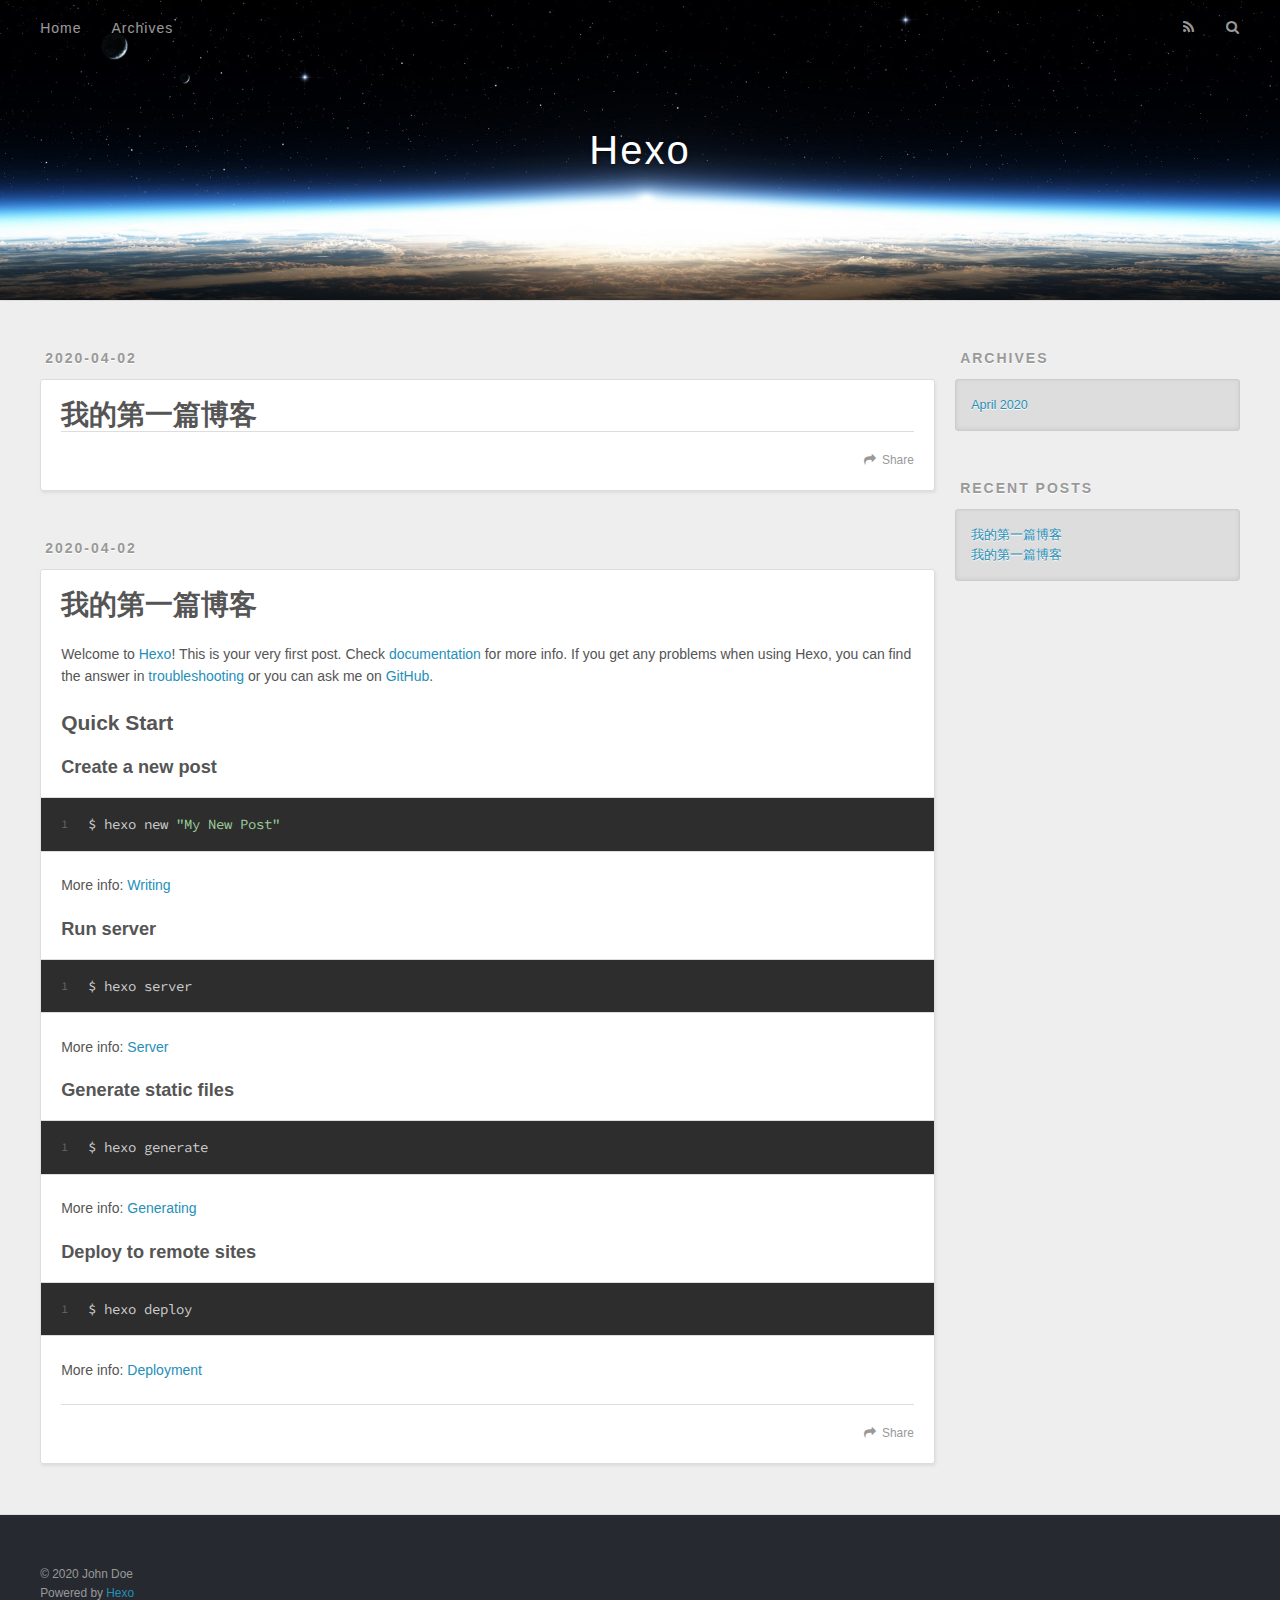
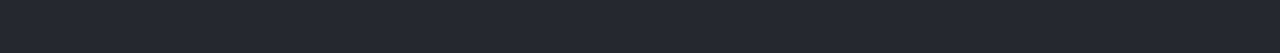
==== index.html @ 29091b1b "Site updated: 2020-04-02 18:50:26" ====
<!DOCTYPE html>
<html>
<head>
  <meta charset="utf-8">
  

  
  <title>Hexo</title>
  <meta name="viewport" content="width=device-width, initial-scale=1, maximum-scale=1">
  <meta property="og:type" content="website">
<meta property="og:title" content="Hexo">
<meta property="og:url" content="http://yoursite.com/index.html">
<meta property="og:site_name" content="Hexo">
<meta property="og:locale" content="en_US">
<meta property="article:author" content="John Doe">
<meta name="twitter:card" content="summary">
  
    <link rel="alternate" href="/atom.xml" title="Hexo" type="application/atom+xml">
  
  
    <link rel="icon" href="/favicon.png">
  
  
    <link href="//fonts.googleapis.com/css?family=Source+Code+Pro" rel="stylesheet" type="text/css">
  
  
<link rel="stylesheet" href="/css/style.css">

<meta name="generator" content="Hexo 4.2.0"></head>

<body>
  <div id="container">
    <div id="wrap">
      <header id="header">
  <div id="banner"></div>
  <div id="header-outer" class="outer">
    <div id="header-title" class="inner">
      <h1 id="logo-wrap">
        <a href="/" id="logo">Hexo</a>
      </h1>
      
    </div>
    <div id="header-inner" class="inner">
      <nav id="main-nav">
        <a id="main-nav-toggle" class="nav-icon"></a>
        
          <a class="main-nav-link" href="/">Home</a>
        
          <a class="main-nav-link" href="/archives">Archives</a>
        
      </nav>
      <nav id="sub-nav">
        
          <a id="nav-rss-link" class="nav-icon" href="/atom.xml" title="RSS Feed"></a>
        
        <a id="nav-search-btn" class="nav-icon" title="Search"></a>
      </nav>
      <div id="search-form-wrap">
        <form action="//google.com/search" method="get" accept-charset="UTF-8" class="search-form"><input type="search" name="q" class="search-form-input" placeholder="Search"><button type="submit" class="search-form-submit">&#xF002;</button><input type="hidden" name="sitesearch" value="http://yoursite.com"></form>
      </div>
    </div>
  </div>
</header>
      <div class="outer">
        <section id="main">
  
    <article id="post-我的第一篇博客" class="article article-type-post" itemscope itemprop="blogPost">
  <div class="article-meta">
    <a href="/2020/04/02/%E6%88%91%E7%9A%84%E7%AC%AC%E4%B8%80%E7%AF%87%E5%8D%9A%E5%AE%A2/" class="article-date">
  <time datetime="2020-04-02T09:47:54.000Z" itemprop="datePublished">2020-04-02</time>
</a>
    
  </div>
  <div class="article-inner">
    
    
      <header class="article-header">
        
  
    <h1 itemprop="name">
      <a class="article-title" href="/2020/04/02/%E6%88%91%E7%9A%84%E7%AC%AC%E4%B8%80%E7%AF%87%E5%8D%9A%E5%AE%A2/">我的第一篇博客</a>
    </h1>
  

      </header>
    
    <div class="article-entry" itemprop="articleBody">
      
        
      
    </div>
    <footer class="article-footer">
      <a data-url="http://yoursite.com/2020/04/02/%E6%88%91%E7%9A%84%E7%AC%AC%E4%B8%80%E7%AF%87%E5%8D%9A%E5%AE%A2/" data-id="ck8imcm3q000014ufh356co60" class="article-share-link">Share</a>
      
      
    </footer>
  </div>
  
</article>


  
    <article id="post-hello-world" class="article article-type-post" itemscope itemprop="blogPost">
  <div class="article-meta">
    <a href="/2020/04/02/hello-world/" class="article-date">
  <time datetime="2020-04-02T09:35:02.810Z" itemprop="datePublished">2020-04-02</time>
</a>
    
  </div>
  <div class="article-inner">
    
    
      <header class="article-header">
        
  
    <h1 itemprop="name">
      <a class="article-title" href="/2020/04/02/hello-world/">我的第一篇博客</a>
    </h1>
  

      </header>
    
    <div class="article-entry" itemprop="articleBody">
      
        <p>Welcome to <a href="https://hexo.io/" target="_blank" rel="noopener">Hexo</a>! This is your very first post. Check <a href="https://hexo.io/docs/" target="_blank" rel="noopener">documentation</a> for more info. If you get any problems when using Hexo, you can find the answer in <a href="https://hexo.io/docs/troubleshooting.html" target="_blank" rel="noopener">troubleshooting</a> or you can ask me on <a href="https://github.com/hexojs/hexo/issues" target="_blank" rel="noopener">GitHub</a>.</p>
<h2 id="Quick-Start"><a href="#Quick-Start" class="headerlink" title="Quick Start"></a>Quick Start</h2><h3 id="Create-a-new-post"><a href="#Create-a-new-post" class="headerlink" title="Create a new post"></a>Create a new post</h3><figure class="highlight bash"><table><tr><td class="gutter"><pre><span class="line">1</span><br></pre></td><td class="code"><pre><span class="line">$ hexo new <span class="string">"My New Post"</span></span><br></pre></td></tr></table></figure>

<p>More info: <a href="https://hexo.io/docs/writing.html" target="_blank" rel="noopener">Writing</a></p>
<h3 id="Run-server"><a href="#Run-server" class="headerlink" title="Run server"></a>Run server</h3><figure class="highlight bash"><table><tr><td class="gutter"><pre><span class="line">1</span><br></pre></td><td class="code"><pre><span class="line">$ hexo server</span><br></pre></td></tr></table></figure>

<p>More info: <a href="https://hexo.io/docs/server.html" target="_blank" rel="noopener">Server</a></p>
<h3 id="Generate-static-files"><a href="#Generate-static-files" class="headerlink" title="Generate static files"></a>Generate static files</h3><figure class="highlight bash"><table><tr><td class="gutter"><pre><span class="line">1</span><br></pre></td><td class="code"><pre><span class="line">$ hexo generate</span><br></pre></td></tr></table></figure>

<p>More info: <a href="https://hexo.io/docs/generating.html" target="_blank" rel="noopener">Generating</a></p>
<h3 id="Deploy-to-remote-sites"><a href="#Deploy-to-remote-sites" class="headerlink" title="Deploy to remote sites"></a>Deploy to remote sites</h3><figure class="highlight bash"><table><tr><td class="gutter"><pre><span class="line">1</span><br></pre></td><td class="code"><pre><span class="line">$ hexo deploy</span><br></pre></td></tr></table></figure>

<p>More info: <a href="https://hexo.io/docs/one-command-deployment.html" target="_blank" rel="noopener">Deployment</a></p>

      
    </div>
    <footer class="article-footer">
      <a data-url="http://yoursite.com/2020/04/02/hello-world/" data-id="ck8ikmq0m0000jsufde31f4y2" class="article-share-link">Share</a>
      
      
    </footer>
  </div>
  
</article>


  


</section>
        
          <aside id="sidebar">
  
    

  
    

  
    
  
    
  <div class="widget-wrap">
    <h3 class="widget-title">Archives</h3>
    <div class="widget">
      <ul class="archive-list"><li class="archive-list-item"><a class="archive-list-link" href="/archives/2020/04/">April 2020</a></li></ul>
    </div>
  </div>


  
    
  <div class="widget-wrap">
    <h3 class="widget-title">Recent Posts</h3>
    <div class="widget">
      <ul>
        
          <li>
            <a href="/2020/04/02/%E6%88%91%E7%9A%84%E7%AC%AC%E4%B8%80%E7%AF%87%E5%8D%9A%E5%AE%A2/">我的第一篇博客</a>
          </li>
        
          <li>
            <a href="/2020/04/02/hello-world/">我的第一篇博客</a>
          </li>
        
      </ul>
    </div>
  </div>

  
</aside>
        
      </div>
      <footer id="footer">
  
  <div class="outer">
    <div id="footer-info" class="inner">
      &copy; 2020 John Doe<br>
      Powered by <a href="http://hexo.io/" target="_blank">Hexo</a>
    </div>
  </div>
</footer>
    </div>
    <nav id="mobile-nav">
  
    <a href="/" class="mobile-nav-link">Home</a>
  
    <a href="/archives" class="mobile-nav-link">Archives</a>
  
</nav>
    

<script src="//ajax.googleapis.com/ajax/libs/jquery/2.0.3/jquery.min.js"></script>


  
<link rel="stylesheet" href="/fancybox/jquery.fancybox.css">

  
<script src="/fancybox/jquery.fancybox.pack.js"></script>




<script src="/js/script.js"></script>




  </div>
</body>
</html>
---- css/style.css ----
body {
  width: 100%;
}
body:before,
body:after {
  content: "";
  display: table;
}
body:after {
  clear: both;
}
html,
body,
div,
span,
applet,
object,
iframe,
h1,
h2,
h3,
h4,
h5,
h6,
p,
blockquote,
pre,
a,
abbr,
acronym,
address,
big,
cite,
code,
del,
dfn,
em,
img,
ins,
kbd,
q,
s,
samp,
small,
strike,
strong,
sub,
sup,
tt,
var,
dl,
dt,
dd,
ol,
ul,
li,
fieldset,
form,
label,
legend,
table,
caption,
tbody,
tfoot,
thead,
tr,
th,
td {
  margin: 0;
  padding: 0;
  border: 0;
  outline: 0;
  font-weight: inherit;
  font-style: inherit;
  font-family: inherit;
  font-size: 100%;
  vertical-align: baseline;
}
body {
  line-height: 1;
  color: #000;
  background: #fff;
}
ol,
ul {
  list-style: none;
}
table {
  border-collapse: separate;
  border-spacing: 0;
  vertical-align: middle;
}
caption,
th,
td {
  text-align: left;
  font-weight: normal;
  vertical-align: middle;
}
a img {
  border: none;
}
input,
button {
  margin: 0;
  padding: 0;
}
input::-moz-focus-inner,
button::-moz-focus-inner {
  border: 0;
  padding: 0;
}
@font-face {
  font-family: FontAwesome;
  font-style: normal;
  font-weight: normal;
  src: url("fonts/fontawesome-webfont.eot?v=#4.0.3");
  src: url("fonts/fontawesome-webfont.eot?#iefix&v=#4.0.3") format("embedded-opentype"), url("fonts/fontawesome-webfont.woff?v=#4.0.3") format("woff"), url("fonts/fontawesome-webfont.ttf?v=#4.0.3") format("truetype"), url("fonts/fontawesome-webfont.svg#fontawesomeregular?v=#4.0.3") format("svg");
}
html,
body,
#container {
  height: 100%;
}
body {
  background: #eee;
  font: 14px -apple-system, BlinkMacSystemFont, "Segoe UI", "Roboto", "Oxygen", "Ubuntu", "Cantarell", "Fira Sans", "Droid Sans", "Helvetica Neue", sans-serif;
  -webkit-text-size-adjust: 100%;
}
.outer {
  max-width: 1220px;
  margin: 0 auto;
  padding: 0 20px;
}
.outer:before,
.outer:after {
  content: "";
  display: table;
}
.outer:after {
  clear: both;
}
.inner {
  display: inline;
  float: left;
  width: 98.33333333333333%;
  margin: 0 0.833333333333333%;
}
.left,
.alignleft {
  float: left;
}
.right,
.alignright {
  float: right;
}
.clear {
  clear: both;
}
#container {
  position: relative;
}
.mobile-nav-on {
  overflow: hidden;
}
#wrap {
  height: 100%;
  width: 100%;
  position: absolute;
  top: 0;
  left: 0;
  -webkit-transition: 0.2s ease-out;
  -moz-transition: 0.2s ease-out;
  -ms-transition: 0.2s ease-out;
  transition: 0.2s ease-out;
  z-index: 1;
  background: #eee;
}
.mobile-nav-on #wrap {
  left: 280px;
}
@media screen and (min-width: 768px) {
  #main {
    display: inline;
    float: left;
    width: 73.33333333333333%;
    margin: 0 0.833333333333333%;
  }
}
.article-date,
.article-category-link,
.archive-year,
.widget-title {
  text-decoration: none;
  text-transform: uppercase;
  letter-spacing: 2px;
  color: #999;
  margin-bottom: 1em;
  margin-left: 5px;
  line-height: 1em;
  text-shadow: 0 1px #fff;
  font-weight: bold;
}
.article-inner,
.archive-article-inner {
  background: #fff;
  -webkit-box-shadow: 1px 2px 3px #ddd;
  box-shadow: 1px 2px 3px #ddd;
  border: 1px solid #ddd;
  border-radius: 3px;
}
.article-entry h1,
.widget h1 {
  font-size: 2em;
}
.article-entry h2,
.widget h2 {
  font-size: 1.5em;
}
.article-entry h3,
.widget h3 {
  font-size: 1.3em;
}
.article-entry h4,
.widget h4 {
  font-size: 1.2em;
}
.article-entry h5,
.widget h5 {
  font-size: 1em;
}
.article-entry h6,
.widget h6 {
  font-size: 1em;
  color: #999;
}
.article-entry hr,
.widget hr {
  border: 1px dashed #ddd;
}
.article-entry strong,
.widget strong {
  font-weight: bold;
}
.article-entry em,
.widget em,
.article-entry cite,
.widget cite {
  font-style: italic;
}
.article-entry sup,
.widget sup,
.article-entry sub,
.widget sub {
  font-size: 0.75em;
  line-height: 0;
  position: relative;
  vertical-align: baseline;
}
.article-entry sup,
.widget sup {
  top: -0.5em;
}
.article-entry sub,
.widget sub {
  bottom: -0.2em;
}
.article-entry small,
.widget small {
  font-size: 0.85em;
}
.article-entry acronym,
.widget acronym,
.article-entry abbr,
.widget abbr {
  border-bottom: 1px dotted;
}
.article-entry ul,
.widget ul,
.article-entry ol,
.widget ol,
.article-entry dl,
.widget dl {
  margin: 0 20px;
  line-height: 1.6em;
}
.article-entry ul ul,
.widget ul ul,
.article-entry ol ul,
.widget ol ul,
.article-entry ul ol,
.widget ul ol,
.article-entry ol ol,
.widget ol ol {
  margin-top: 0;
  margin-bottom: 0;
}
.article-entry ul,
.widget ul {
  list-style: disc;
}
.article-entry ol,
.widget ol {
  list-style: decimal;
}
.article-entry dt,
.widget dt {
  font-weight: bold;
}
#header {
  height: 300px;
  position: relative;
  border-bottom: 1px solid #ddd;
}
#header:before,
#header:after {
  content: "";
  position: absolute;
  left: 0;
  right: 0;
  height: 40px;
}
#header:before {
  top: 0;
  background: -webkit-linear-gradient(rgba(0,0,0,0.2), transparent);
  background: -moz-linear-gradient(rgba(0,0,0,0.2), transparent);
  background: -ms-linear-gradient(rgba(0,0,0,0.2), transparent);
  background: linear-gradient(rgba(0,0,0,0.2), transparent);
}
#header:after {
  bottom: 0;
  background: -webkit-linear-gradient(transparent, rgba(0,0,0,0.2));
  background: -moz-linear-gradient(transparent, rgba(0,0,0,0.2));
  background: -ms-linear-gradient(transparent, rgba(0,0,0,0.2));
  background: linear-gradient(transparent, rgba(0,0,0,0.2));
}
#header-outer {
  height: 100%;
  position: relative;
}
#header-inner {
  position: relative;
  overflow: hidden;
}
#banner {
  position: absolute;
  top: 0;
  left: 0;
  width: 100%;
  height: 100%;
  background: url("images/banner.jpg") center #000;
  -webkit-background-size: cover;
  -moz-background-size: cover;
  background-size: cover;
  z-index: -1;
}
#header-title {
  text-align: center;
  height: 40px;
  position: absolute;
  top: 50%;
  left: 0;
  margin-top: -20px;
}
#logo,
#subtitle {
  text-decoration: none;
  color: #fff;
  font-weight: 300;
  text-shadow: 0 1px 4px rgba(0,0,0,0.3);
}
#logo {
  font-size: 40px;
  line-height: 40px;
  letter-spacing: 2px;
}
#subtitle {
  font-size: 16px;
  line-height: 16px;
  letter-spacing: 1px;
}
#subtitle-wrap {
  margin-top: 16px;
}
#main-nav {
  float: left;
  margin-left: -15px;
}
.nav-icon,
.main-nav-link {
  float: left;
  color: #fff;
  opacity: 0.6;
  text-decoration: none;
  text-shadow: 0 1px rgba(0,0,0,0.2);
  -webkit-transition: opacity 0.2s;
  -moz-transition: opacity 0.2s;
  -ms-transition: opacity 0.2s;
  transition: opacity 0.2s;
  display: block;
  padding: 20px 15px;
}
.nav-icon:hover,
.main-nav-link:hover {
  opacity: 1;
}
.nav-icon {
  font-family: FontAwesome;
  text-align: center;
  font-size: 14px;
  width: 14px;
  height: 14px;
  padding: 20px 15px;
  position: relative;
  cursor: pointer;
}
.main-nav-link {
  font-weight: 300;
  letter-spacing: 1px;
}
@media screen and (max-width: 479px) {
  .main-nav-link {
    display: none;
  }
}
#main-nav-toggle {
  display: none;
}
#main-nav-toggle:before {
  content: "\f0c9";
}
@media screen and (max-width: 479px) {
  #main-nav-toggle {
    display: block;
  }
}
#sub-nav {
  float: right;
  margin-right: -15px;
}
#nav-rss-link:before {
  content: "\f09e";
}
#nav-search-btn:before {
  content: "\f002";
}
#search-form-wrap {
  position: absolute;
  top: 15px;
  width: 150px;
  height: 30px;
  right: -150px;
  opacity: 0;
  -webkit-transition: 0.2s ease-out;
  -moz-transition: 0.2s ease-out;
  -ms-transition: 0.2s ease-out;
  transition: 0.2s ease-out;
}
#search-form-wrap.on {
  opacity: 1;
  right: 0;
}
@media screen and (max-width: 479px) {
  #search-form-wrap {
    width: 100%;
    right: -100%;
  }
}
.search-form {
  position: absolute;
  top: 0;
  left: 0;
  right: 0;
  background: #fff;
  padding: 5px 15px;
  border-radius: 15px;
  -webkit-box-shadow: 0 0 10px rgba(0,0,0,0.3);
  box-shadow: 0 0 10px rgba(0,0,0,0.3);
}
.search-form-input {
  border: none;
  background: none;
  color: #555;
  width: 100%;
  font: 13px -apple-system, BlinkMacSystemFont, "Segoe UI", "Roboto", "Oxygen", "Ubuntu", "Cantarell", "Fira Sans", "Droid Sans", "Helvetica Neue", sans-serif;
  outline: none;
}
.search-form-input::-webkit-search-results-decoration,
.search-form-input::-webkit-search-cancel-button {
  -webkit-appearance: none;
}
.search-form-submit {
  position: absolute;
  top: 50%;
  right: 10px;
  margin-top: -7px;
  font: 13px FontAwesome;
  border: none;
  background: none;
  color: #bbb;
  cursor: pointer;
}
.search-form-submit:hover,
.search-form-submit:focus {
  color: #777;
}
.article {
  margin: 50px 0;
}
.article-inner {
  overflow: hidden;
}
.article-meta:before,
.article-meta:after {
  content: "";
  display: table;
}
.article-meta:after {
  clear: both;
}
.article-date {
  float: left;
}
.article-category {
  float: left;
  line-height: 1em;
  color: #ccc;
  text-shadow: 0 1px #fff;
  margin-left: 8px;
}
.article-category:before {
  content: "\2022";
}
.article-category-link {
  margin: 0 12px 1em;
}
.article-header {
  padding: 20px 20px 0;
}
.article-title {
  text-decoration: none;
  font-size: 2em;
  font-weight: bold;
  color: #555;
  line-height: 1.1em;
  -webkit-transition: color 0.2s;
  -moz-transition: color 0.2s;
  -ms-transition: color 0.2s;
  transition: color 0.2s;
}
a.article-title:hover {
  color: #258fb8;
}
.article-entry {
  color: #555;
  padding: 0 20px;
}
.article-entry:before,
.article-entry:after {
  content: "";
  display: table;
}
.article-entry:after {
  clear: both;
}
.article-entry p,
.article-entry table {
  line-height: 1.6em;
  margin: 1.6em 0;
}
.article-entry h1,
.article-entry h2,
.article-entry h3,
.article-entry h4,
.article-entry h5,
.article-entry h6 {
  font-weight: bold;
}
.article-entry h1,
.article-entry h2,
.article-entry h3,
.article-entry h4,
.article-entry h5,
.article-entry h6 {
  line-height: 1.1em;
  margin: 1.1em 0;
}
.article-entry a {
  color: #258fb8;
  text-decoration: none;
}
.article-entry a:hover {
  text-decoration: underline;
}
.article-entry ul,
.article-entry ol,
.article-entry dl {
  margin-top: 1.6em;
  margin-bottom: 1.6em;
}
.article-entry img,
.article-entry video {
  max-width: 100%;
  height: auto;
  display: block;
  margin: auto;
}
.article-entry iframe {
  border: none;
}
.article-entry table {
  width: 100%;
  border-collapse: collapse;
  border-spacing: 0;
}
.article-entry th {
  font-weight: bold;
  border-bottom: 3px solid #ddd;
  padding-bottom: 0.5em;
}
.article-entry td {
  border-bottom: 1px solid #ddd;
  padding: 10px 0;
}
.article-entry blockquote {
  font-family: Georgia, "Times New Roman", serif;
  font-size: 1.4em;
  margin: 1.6em 20px;
  text-align: center;
}
.article-entry blockquote footer {
  font-size: 14px;
  margin: 1.6em 0;
  font-family: -apple-system, BlinkMacSystemFont, "Segoe UI", "Roboto", "Oxygen", "Ubuntu", "Cantarell", "Fira Sans", "Droid Sans", "Helvetica Neue", sans-serif;
}
.article-entry blockquote footer cite:before {
  content: "—";
  padding: 0 0.5em;
}
.article-entry .pullquote {
  text-align: left;
  width: 45%;
  margin: 0;
}
.article-entry .pullquote.left {
  margin-left: 0.5em;
  margin-right: 1em;
}
.article-entry .pullquote.right {
  margin-right: 0.5em;
  margin-left: 1em;
}
.article-entry .caption {
  color: #999;
  display: block;
  font-size: 0.9em;
  margin-top: 0.5em;
  position: relative;
  text-align: center;
}
.article-entry .video-container {
  position: relative;
  padding-top: 56.25%;
  height: 0;
  overflow: hidden;
}
.article-entry .video-container iframe,
.article-entry .video-container object,
.article-entry .video-container embed {
  position: absolute;
  top: 0;
  left: 0;
  width: 100%;
  height: 100%;
  margin-top: 0;
}
.article-more-link a {
  display: inline-block;
  line-height: 1em;
  padding: 6px 15px;
  border-radius: 15px;
  background: #eee;
  color: #999;
  text-shadow: 0 1px #fff;
  text-decoration: none;
}
.article-more-link a:hover {
  background: #258fb8;
  color: #fff;
  text-decoration: none;
  text-shadow: 0 1px #1e7293;
}
.article-footer {
  font-size: 0.85em;
  line-height: 1.6em;
  border-top: 1px solid #ddd;
  padding-top: 1.6em;
  margin: 0 20px 20px;
}
.article-footer:before,
.article-footer:after {
  content: "";
  display: table;
}
.article-footer:after {
  clear: both;
}
.article-footer a {
  color: #999;
  text-decoration: none;
}
.article-footer a:hover {
  color: #555;
}
.article-tag-list-item {
  float: left;
  margin-right: 10px;
}
.article-tag-list-link:before {
  content: "#";
}
.article-comment-link {
  float: right;
}
.article-comment-link:before {
  content: "\f075";
  font-family: FontAwesome;
  padding-right: 8px;
}
.article-share-link {
  cursor: pointer;
  float: right;
  margin-left: 20px;
}
.article-share-link:before {
  content: "\f064";
  font-family: FontAwesome;
  padding-right: 6px;
}
#article-nav {
  position: relative;
}
#article-nav:before,
#article-nav:after {
  content: "";
  display: table;
}
#article-nav:after {
  clear: both;
}
@media screen and (min-width: 768px) {
  #article-nav {
    margin: 50px 0;
  }
  #article-nav:before {
    width: 8px;
    height: 8px;
    position: absolute;
    top: 50%;
    left: 50%;
    margin-top: -4px;
    margin-left: -4px;
    content: "";
    border-radius: 50%;
    background: #ddd;
    -webkit-box-shadow: 0 1px 2px #fff;
    box-shadow: 0 1px 2px #fff;
  }
}
.article-nav-link-wrap {
  text-decoration: none;
  text-shadow: 0 1px #fff;
  color: #999;
  -webkit-box-sizing: border-box;
  -moz-box-sizing: border-box;
  box-sizing: border-box;
  margin-top: 50px;
  text-align: center;
  display: block;
}
.article-nav-link-wrap:hover {
  color: #555;
}
@media screen and (min-width: 768px) {
  .article-nav-link-wrap {
    width: 50%;
    margin-top: 0;
  }
}
@media screen and (min-width: 768px) {
  #article-nav-newer {
    float: left;
    text-align: right;
    padding-right: 20px;
  }
}
@media screen and (min-width: 768px) {
  #article-nav-older {
    float: right;
    text-align: left;
    padding-left: 20px;
  }
}
.article-nav-caption {
  text-transform: uppercase;
  letter-spacing: 2px;
  color: #ddd;
  line-height: 1em;
  font-weight: bold;
}
#article-nav-newer .article-nav-caption {
  margin-right: -2px;
}
.article-nav-title {
  font-size: 0.85em;
  line-height: 1.6em;
  margin-top: 0.5em;
}
.article-share-box {
  position: absolute;
  display: none;
  background: #fff;
  -webkit-box-shadow: 1px 2px 10px rgba(0,0,0,0.2);
  box-shadow: 1px 2px 10px rgba(0,0,0,0.2);
  border-radius: 3px;
  margin-left: -145px;
  overflow: hidden;
  z-index: 1;
}
.article-share-box.on {
  display: block;
}
.article-share-input {
  width: 100%;
  background: none;
  -webkit-box-sizing: border-box;
  -moz-box-sizing: border-box;
  box-sizing: border-box;
  font: 14px -apple-system, BlinkMacSystemFont, "Segoe UI", "Roboto", "Oxygen", "Ubuntu", "Cantarell", "Fira Sans", "Droid Sans", "Helvetica Neue", sans-serif;
  padding: 0 15px;
  color: #555;
  outline: none;
  border: 1px solid #ddd;
  border-radius: 3px 3px 0 0;
  height: 36px;
  line-height: 36px;
}
.article-share-links {
  background: #eee;
}
.article-share-links:before,
.article-share-links:after {
  content: "";
  display: table;
}
.article-share-links:after {
  clear: both;
}
.article-share-twitter,
.article-share-facebook,
.article-share-pinterest,
.article-share-google {
  width: 50px;
  height: 36px;
  display: block;
  float: left;
  position: relative;
  color: #999;
  text-shadow: 0 1px #fff;
}
.article-share-twitter:before,
.article-share-facebook:before,
.article-share-pinterest:before,
.article-share-google:before {
  font-size: 20px;
  font-family: FontAwesome;
  width: 20px;
  height: 20px;
  position: absolute;
  top: 50%;
  left: 50%;
  margin-top: -10px;
  margin-left: -10px;
  text-align: center;
}
.article-share-twitter:hover,
.article-share-facebook:hover,
.article-share-pinterest:hover,
.article-share-google:hover {
  color: #fff;
}
.article-share-twitter:before {
  content: "\f099";
}
.article-share-twitter:hover {
  background: #00aced;
  text-shadow: 0 1px #008abe;
}
.article-share-facebook:before {
  content: "\f09a";
}
.article-share-facebook:hover {
  background: #3b5998;
  text-shadow: 0 1px #2f477a;
}
.article-share-pinterest:before {
  content: "\f0d2";
}
.article-share-pinterest:hover {
  background: #cb2027;
  text-shadow: 0 1px #a21a1f;
}
.article-share-google:before {
  content: "\f0d5";
}
.article-share-google:hover {
  background: #dd4b39;
  text-shadow: 0 1px #be3221;
}
.article-gallery {
  background: #000;
  position: relative;
}
.article-gallery-photos {
  position: relative;
  overflow: hidden;
}
.article-gallery-img {
  display: none;
  max-width: 100%;
}
.article-gallery-img:first-child {
  display: block;
}
.article-gallery-img.loaded {
  position: absolute;
  display: block;
}
.article-gallery-img img {
  display: block;
  max-width: 100%;
  margin: 0 auto;
}
#comments {
  background: #fff;
  -webkit-box-shadow: 1px 2px 3px #ddd;
  box-shadow: 1px 2px 3px #ddd;
  padding: 20px;
  border: 1px solid #ddd;
  border-radius: 3px;
  margin: 50px 0;
}
#comments a {
  color: #258fb8;
}
.archives-wrap {
  margin: 50px 0;
}
.archives:before,
.archives:after {
  content: "";
  display: table;
}
.archives:after {
  clear: both;
}
.archive-year-wrap {
  margin-bottom: 1em;
}
.archives {
  -webkit-column-gap: 10px;
  -moz-column-gap: 10px;
  column-gap: 10px;
}
@media screen and (min-width: 480px) and (max-width: 767px) {
  .archives {
    -webkit-column-count: 2;
    -moz-column-count: 2;
    column-count: 2;
  }
}
@media screen and (min-width: 768px) {
  .archives {
    -webkit-column-count: 3;
    -moz-column-count: 3;
    column-count: 3;
  }
}
.archive-article {
  -webkit-column-break-inside: avoid;
  page-break-inside: avoid;
  overflow: hidden;
  break-inside: avoid-column;
}
.archive-article-inner {
  padding: 10px;
  margin-bottom: 15px;
}
.archive-article-title {
  text-decoration: none;
  font-weight: bold;
  color: #555;
  -webkit-transition: color 0.2s;
  -moz-transition: color 0.2s;
  -ms-transition: color 0.2s;
  transition: color 0.2s;
  line-height: 1.6em;
}
.archive-article-title:hover {
  color: #258fb8;
}
.archive-article-footer {
  margin-top: 1em;
}
.archive-article-date {
  color: #999;
  text-decoration: none;
  font-size: 0.85em;
  line-height: 1em;
  margin-bottom: 0.5em;
  display: block;
}
#page-nav {
  margin: 50px auto;
  background: #fff;
  -webkit-box-shadow: 1px 2px 3px #ddd;
  box-shadow: 1px 2px 3px #ddd;
  border: 1px solid #ddd;
  border-radius: 3px;
  text-align: center;
  color: #999;
  overflow: hidden;
}
#page-nav:before,
#page-nav:after {
  content: "";
  display: table;
}
#page-nav:after {
  clear: both;
}
#page-nav a,
#page-nav span {
  padding: 10px 20px;
  line-height: 1;
  height: 2ex;
}
#page-nav a {
  color: #999;
  text-decoration: none;
}
#page-nav a:hover {
  background: #999;
  color: #fff;
}
#page-nav .prev {
  float: left;
}
#page-nav .next {
  float: right;
}
#page-nav .page-number {
  display: inline-block;
}
@media screen and (max-width: 479px) {
  #page-nav .page-number {
    display: none;
  }
}
#page-nav .current {
  color: #555;
  font-weight: bold;
}
#page-nav .space {
  color: #ddd;
}
#footer {
  background: #262a30;
  padding: 50px 0;
  border-top: 1px solid #ddd;
  color: #999;
}
#footer a {
  color: #258fb8;
  text-decoration: none;
}
#footer a:hover {
  text-decoration: underline;
}
#footer-info {
  line-height: 1.6em;
  font-size: 0.85em;
}
.article-entry pre,
.article-entry .highlight {
  background: #2d2d2d;
  margin: 0 -20px;
  padding: 15px 20px;
  border-style: solid;
  border-color: #ddd;
  border-width: 1px 0;
  overflow: auto;
  color: #ccc;
  line-height: 22.400000000000002px;
}
.article-entry .highlight .gutter pre,
.article-entry .gist .gist-file .gist-data .line-numbers {
  color: #666;
  font-size: 0.85em;
}
.article-entry pre,
.article-entry code {
  font-family: "Source Code Pro", Consolas, Monaco, Menlo, Consolas, monospace;
}
.article-entry code {
  background: #eee;
  text-shadow: 0 1px #fff;
  padding: 0 0.3em;
}
.article-entry pre code {
  background: none;
  text-shadow: none;
  padding: 0;
}
.article-entry .highlight pre {
  border: none;
  margin: 0;
  padding: 0;
}
.article-entry .highlight table {
  margin: 0;
  width: auto;
}
.article-entry .highlight td {
  border: none;
  padding: 0;
}
.article-entry .highlight figcaption {
  font-size: 0.85em;
  color: #999;
  line-height: 1em;
  margin-bottom: 1em;
}
.article-entry .highlight figcaption:before,
.article-entry .highlight figcaption:after {
  content: "";
  display: table;
}
.article-entry .highlight figcaption:after {
  clear: both;
}
.article-entry .highlight figcaption a {
  float: right;
}
.article-entry .highlight .gutter pre {
  text-align: right;
  padding-right: 20px;
}
.article-entry .highlight .line {
  height: 22.400000000000002px;
}
.article-entry .highlight .line.marked {
  background: #515151;
}
.article-entry .gist {
  margin: 0 -20px;
  border-style: solid;
  border-color: #ddd;
  border-width: 1px 0;
  background: #2d2d2d;
  padding: 15px 20px 15px 0;
}
.article-entry .gist .gist-file {
  border: none;
  font-family: "Source Code Pro", Consolas, Monaco, Menlo, Consolas, monospace;
  margin: 0;
}
.article-entry .gist .gist-file .gist-data {
  background: none;
  border: none;
}
.article-entry .gist .gist-file .gist-data .line-numbers {
  background: none;
  border: none;
  padding: 0 20px 0 0;
}
.article-entry .gist .gist-file .gist-data .line-data {
  padding: 0 !important;
}
.article-entry .gist .gist-file .highlight {
  margin: 0;
  padding: 0;
  border: none;
}
.article-entry .gist .gist-file .gist-meta {
  background: #2d2d2d;
  color: #999;
  font: 0.85em -apple-system, BlinkMacSystemFont, "Segoe UI", "Roboto", "Oxygen", "Ubuntu", "Cantarell", "Fira Sans", "Droid Sans", "Helvetica Neue", sans-serif;
  text-shadow: 0 0;
  padding: 0;
  margin-top: 1em;
  margin-left: 20px;
}
.article-entry .gist .gist-file .gist-meta a {
  color: #258fb8;
  font-weight: normal;
}
.article-entry .gist .gist-file .gist-meta a:hover {
  text-decoration: underline;
}
pre .comment,
pre .title {
  color: #999;
}
pre .variable,
pre .attribute,
pre .tag,
pre .regexp,
pre .ruby .constant,
pre .xml .tag .title,
pre .xml .pi,
pre .xml .doctype,
pre .html .doctype,
pre .css .id,
pre .css .class,
pre .css .pseudo {
  color: #f2777a;
}
pre .number,
pre .preprocessor,
pre .built_in,
pre .literal,
pre .params,
pre .constant {
  color: #f99157;
}
pre .class,
pre .ruby .class .title,
pre .css .rules .attribute {
  color: #9c9;
}
pre .string,
pre .value,
pre .inheritance,
pre .header,
pre .ruby .symbol,
pre .xml .cdata {
  color: #9c9;
}
pre .css .hexcolor {
  color: #6cc;
}
pre .function,
pre .python .decorator,
pre .python .title,
pre .ruby .function .title,
pre .ruby .title .keyword,
pre .perl .sub,
pre .javascript .title,
pre .coffeescript .title {
  color: #69c;
}
pre .keyword,
pre .javascript .function {
  color: #c9c;
}
@media screen and (max-width: 479px) {
  #mobile-nav {
    position: absolute;
    top: 0;
    left: 0;
    width: 280px;
    height: 100%;
    background: #191919;
    border-right: 1px solid #fff;
  }
}
@media screen and (max-width: 479px) {
  .mobile-nav-link {
    display: block;
    color: #999;
    text-decoration: none;
    padding: 15px 20px;
    font-weight: bold;
  }
  .mobile-nav-link:hover {
    color: #fff;
  }
}
@media screen and (min-width: 768px) {
  #sidebar {
    display: inline;
    float: left;
    width: 23.333333333333332%;
    margin: 0 0.833333333333333%;
  }
}
.widget-wrap {
  margin: 50px 0;
}
.widget {
  color: #777;
  text-shadow: 0 1px #fff;
  background: #ddd;
  -webkit-box-shadow: 0 -1px 4px #ccc inset;
  box-shadow: 0 -1px 4px #ccc inset;
  border: 1px solid #ccc;
  padding: 15px;
  border-radius: 3px;
}
.widget a {
  color: #258fb8;
  text-decoration: none;
}
.widget a:hover {
  text-decoration: underline;
}
.widget ul ul,
.widget ol ul,
.widget dl ul,
.widget ul ol,
.widget ol ol,
.widget dl ol,
.widget ul dl,
.widget ol dl,
.widget dl dl {
  margin-left: 15px;
  list-style: disc;
}
.widget {
  line-height: 1.6em;
  word-wrap: break-word;
  font-size: 0.9em;
}
.widget ul,
.widget ol {
  list-style: none;
  margin: 0;
}
.widget ul ul,
.widget ol ul,
.widget ul ol,
.widget ol ol {
  margin: 0 20px;
}
.widget ul ul,
.widget ol ul {
  list-style: disc;
}
.widget ul ol,
.widget ol ol {
  list-style: decimal;
}
.category-list-count,
.tag-list-count,
.archive-list-count {
  padding-left: 5px;
  color: #999;
  font-size: 0.85em;
}
.category-list-count:before,
.tag-list-count:before,
.archive-list-count:before {
  content: "(";
}
.category-list-count:after,
.tag-list-count:after,
.archive-list-count:after {
  content: ")";
}
.tagcloud a {
  margin-right: 5px;
  display: inline-block;
}
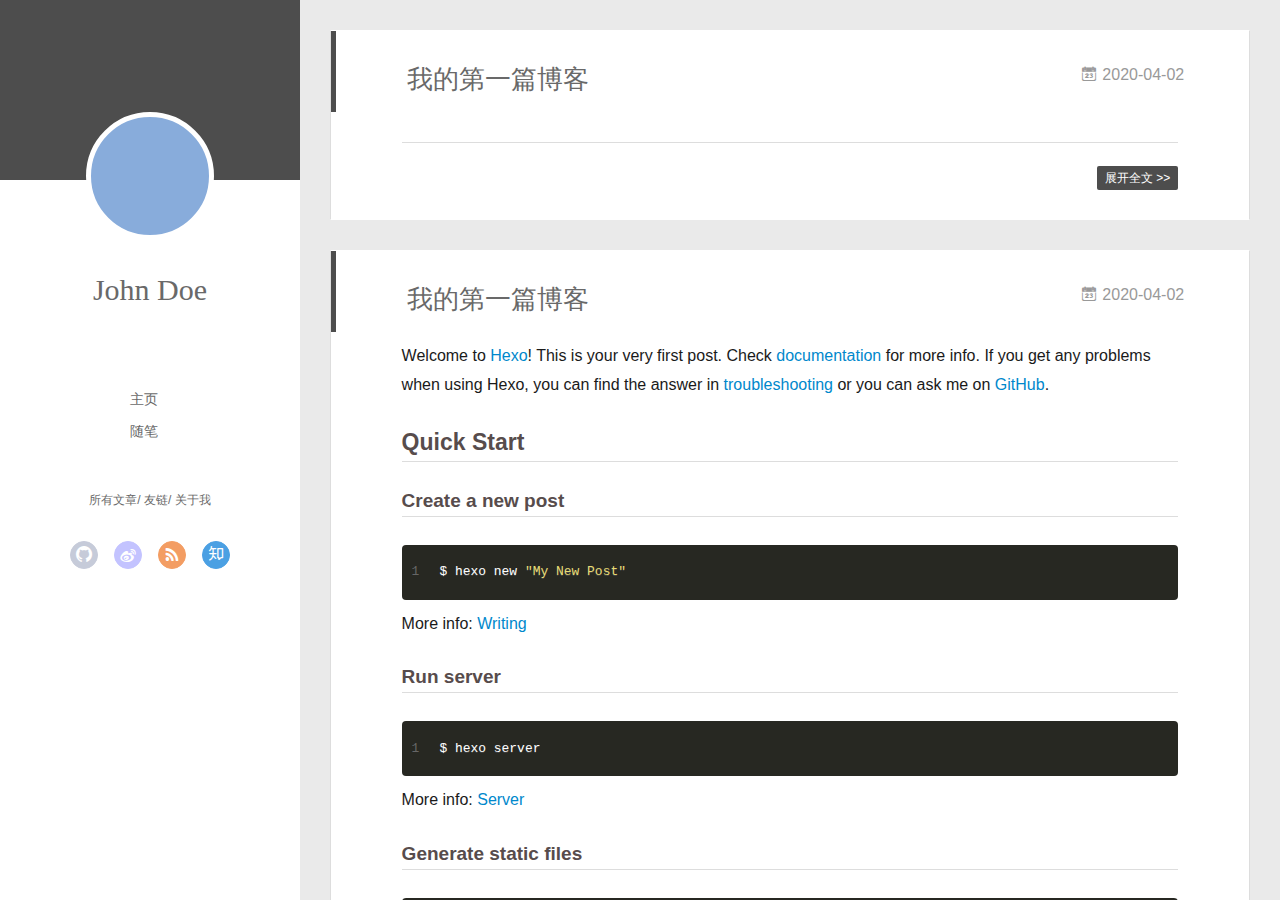
==== commit d8b8b590: "Site updated: 2020-04-02 19:37:41" ====
--- a/index.html
+++ b/index.html
@@ -3,8 +3,9 @@
 <head>
   <meta charset="utf-8">
   
-
-  
+  <meta name="renderer" content="webkit">
+  <meta http-equiv="X-UA-Compatible" content="IE=edge" >
+  <link rel="dns-prefetch" href="http://yoursite.com">
   <title>Hexo</title>
   <meta name="viewport" content="width=device-width, initial-scale=1, maximum-scale=1">
   <meta property="og:type" content="website">
@@ -15,64 +16,144 @@
 <meta property="article:author" content="John Doe">
 <meta name="twitter:card" content="summary">
   
-    <link rel="alternate" href="/atom.xml" title="Hexo" type="application/atom+xml">
+    <link rel="alternative" href="/atom.xml" title="Hexo" type="application/atom+xml">
   
   
     <link rel="icon" href="/favicon.png">
   
-  
-    <link href="//fonts.googleapis.com/css?family=Source+Code+Pro" rel="stylesheet" type="text/css">
-  
-  
-<link rel="stylesheet" href="/css/style.css">
+  <link rel="stylesheet" type="text/css" href="/./main.0cf68a.css">
+  <style type="text/css">
+  
+    #container.show {
+      background: linear-gradient(200deg,#a0cfe4,#e8c37e);
+    }
+  </style>
+  
+
+  
 
 <meta name="generator" content="Hexo 4.2.0"></head>
 
 <body>
-  <div id="container">
-    <div id="wrap">
-      <header id="header">
-  <div id="banner"></div>
-  <div id="header-outer" class="outer">
-    <div id="header-title" class="inner">
-      <h1 id="logo-wrap">
-        <a href="/" id="logo">Hexo</a>
-      </h1>
-      
-    </div>
-    <div id="header-inner" class="inner">
-      <nav id="main-nav">
-        <a id="main-nav-toggle" class="nav-icon"></a>
-        
-          <a class="main-nav-link" href="/">Home</a>
-        
-          <a class="main-nav-link" href="/archives">Archives</a>
-        
-      </nav>
-      <nav id="sub-nav">
-        
-          <a id="nav-rss-link" class="nav-icon" href="/atom.xml" title="RSS Feed"></a>
-        
-        <a id="nav-search-btn" class="nav-icon" title="Search"></a>
-      </nav>
-      <div id="search-form-wrap">
-        <form action="//google.com/search" method="get" accept-charset="UTF-8" class="search-form"><input type="search" name="q" class="search-form-input" placeholder="Search"><button type="submit" class="search-form-submit">&#xF002;</button><input type="hidden" name="sitesearch" value="http://yoursite.com"></form>
-      </div>
-    </div>
-  </div>
-</header>
-      <div class="outer">
-        <section id="main">
-  
-    <article id="post-我的第一篇博客" class="article article-type-post" itemscope itemprop="blogPost">
-  <div class="article-meta">
-    <a href="/2020/04/02/%E6%88%91%E7%9A%84%E7%AC%AC%E4%B8%80%E7%AF%87%E5%8D%9A%E5%AE%A2/" class="article-date">
-  <time datetime="2020-04-02T09:47:54.000Z" itemprop="datePublished">2020-04-02</time>
-</a>
-    
-  </div>
+  <div id="container" q-class="show:isCtnShow">
+    <canvas id="anm-canvas" class="anm-canvas"></canvas>
+    <div class="left-col" q-class="show:isShow">
+      
+<div class="overlay" style="background: #4d4d4d"></div>
+<div class="intrude-less">
+	<header id="header" class="inner">
+		<a href="/" class="profilepic">
+			<img src="" class="js-avatar">
+		</a>
+		<hgroup>
+		  <h1 class="header-author"><a href="/">John Doe</a></h1>
+		</hgroup>
+		
+
+		<nav class="header-menu">
+			<ul>
+			
+				<li><a href="/">主页</a></li>
+	        
+				<li><a href="/tags/%E9%9A%8F%E7%AC%94/">随笔</a></li>
+	        
+			</ul>
+		</nav>
+		<nav class="header-smart-menu">
+    		
+    			
+    			<a q-on="click: openSlider(e, 'innerArchive')" href="javascript:void(0)">所有文章</a>
+    			
+            
+    			
+    			<a q-on="click: openSlider(e, 'friends')" href="javascript:void(0)">友链</a>
+    			
+            
+    			
+    			<a q-on="click: openSlider(e, 'aboutme')" href="javascript:void(0)">关于我</a>
+    			
+            
+		</nav>
+		<nav class="header-nav">
+			<div class="social">
+				
+					<a class="github" target="_blank" href="#" title="github"><i class="icon-github"></i></a>
+		        
+					<a class="weibo" target="_blank" href="#" title="weibo"><i class="icon-weibo"></i></a>
+		        
+					<a class="rss" target="_blank" href="#" title="rss"><i class="icon-rss"></i></a>
+		        
+					<a class="zhihu" target="_blank" href="#" title="zhihu"><i class="icon-zhihu"></i></a>
+		        
+			</div>
+		</nav>
+	</header>		
+</div>
+
+    </div>
+    <div class="mid-col" q-class="show:isShow,hide:isShow|isFalse">
+      
+<nav id="mobile-nav">
+  	<div class="overlay js-overlay" style="background: #4d4d4d"></div>
+	<div class="btnctn js-mobile-btnctn">
+  		<div class="slider-trigger list" q-on="click: openSlider(e)"><i class="icon icon-sort"></i></div>
+	</div>
+	<div class="intrude-less">
+		<header id="header" class="inner">
+			<div class="profilepic">
+				<img src="" class="js-avatar">
+			</div>
+			<hgroup>
+			  <h1 class="header-author js-header-author">John Doe</h1>
+			</hgroup>
+			
+			
+			
+				
+			
+				
+			
+			
+			
+			<nav class="header-nav">
+				<div class="social">
+					
+						<a class="github" target="_blank" href="#" title="github"><i class="icon-github"></i></a>
+			        
+						<a class="weibo" target="_blank" href="#" title="weibo"><i class="icon-weibo"></i></a>
+			        
+						<a class="rss" target="_blank" href="#" title="rss"><i class="icon-rss"></i></a>
+			        
+						<a class="zhihu" target="_blank" href="#" title="zhihu"><i class="icon-zhihu"></i></a>
+			        
+				</div>
+			</nav>
+
+			<nav class="header-menu js-header-menu">
+				<ul style="width: 50%">
+				
+				
+					<li style="width: 50%"><a href="/">主页</a></li>
+		        
+					<li style="width: 50%"><a href="/tags/%E9%9A%8F%E7%AC%94/">随笔</a></li>
+		        
+				</ul>
+			</nav>
+		</header>				
+	</div>
+	<div class="mobile-mask" style="display:none" q-show="isShow"></div>
+</nav>
+
+      <div id="wrapper" class="body-wrap">
+        <div class="menu-l">
+          <div class="canvas-wrap">
+            <canvas data-colors="#eaeaea" data-sectionHeight="100" data-contentId="js-content" id="myCanvas1" class="anm-canvas"></canvas>
+          </div>
+          <div id="js-content" class="content-ll">
+            
+  
+    <article id="post-我的第一篇博客" class="article article-type-post  article-index" itemscope itemprop="blogPost">
   <div class="article-inner">
-    
     
       <header class="article-header">
         
@@ -82,33 +163,59 @@
     </h1>
   
 
+        
+        <a href="/2020/04/02/%E6%88%91%E7%9A%84%E7%AC%AC%E4%B8%80%E7%AF%87%E5%8D%9A%E5%AE%A2/" class="archive-article-date">
+  	<time datetime="2020-04-02T09:47:54.000Z" itemprop="datePublished"><i class="icon-calendar icon"></i>2020-04-02</time>
+</a>
+        
       </header>
     
     <div class="article-entry" itemprop="articleBody">
       
         
       
-    </div>
-    <footer class="article-footer">
-      <a data-url="http://yoursite.com/2020/04/02/%E6%88%91%E7%9A%84%E7%AC%AC%E4%B8%80%E7%AF%87%E5%8D%9A%E5%AE%A2/" data-id="ck8imcm3q000014ufh356co60" class="article-share-link">Share</a>
-      
-      
-    </footer>
+
+      
+    </div>
+    <div class="article-info article-info-index">
+      
+      
+      
+
+      
+        <p class="article-more-link">
+          <a class="article-more-a" href="/2020/04/02/%E6%88%91%E7%9A%84%E7%AC%AC%E4%B8%80%E7%AF%87%E5%8D%9A%E5%AE%A2/">展开全文 >></a>
+        </p>
+      
+
+      
+      <div class="clearfix"></div>
+    </div>
   </div>
-  
 </article>
 
-
-  
-    <article id="post-hello-world" class="article article-type-post" itemscope itemprop="blogPost">
-  <div class="article-meta">
-    <a href="/2020/04/02/hello-world/" class="article-date">
-  <time datetime="2020-04-02T09:35:02.810Z" itemprop="datePublished">2020-04-02</time>
-</a>
-    
-  </div>
+<aside class="wrap-side-operation">
+    <div class="mod-side-operation">
+        
+        <div class="jump-container" id="js-jump-container" style="display:none;">
+            <a href="javascript:void(0)" class="mod-side-operation__jump-to-top">
+                <i class="icon-font icon-back"></i>
+            </a>
+            <div id="js-jump-plan-container" class="jump-plan-container" style="top: -11px;">
+                <i class="icon-font icon-plane jump-plane"></i>
+            </div>
+        </div>
+        
+        
+    </div>
+</aside>
+
+
+
+
+  
+    <article id="post-hello-world" class="article article-type-post  article-index" itemscope itemprop="blogPost">
   <div class="article-inner">
-    
     
       <header class="article-header">
         
@@ -118,6 +225,11 @@
     </h1>
   
 
+        
+        <a href="/2020/04/02/hello-world/" class="archive-article-date">
+  	<time datetime="2020-04-02T09:35:02.810Z" itemprop="datePublished"><i class="icon-calendar icon"></i>2020-04-02</time>
+</a>
+        
       </header>
     
     <div class="article-entry" itemprop="articleBody">
@@ -137,100 +249,292 @@
 <p>More info: <a href="https://hexo.io/docs/one-command-deployment.html" target="_blank" rel="noopener">Deployment</a></p>
 
       
-    </div>
-    <footer class="article-footer">
-      <a data-url="http://yoursite.com/2020/04/02/hello-world/" data-id="ck8ikmq0m0000jsufde31f4y2" class="article-share-link">Share</a>
-      
-      
-    </footer>
+
+      
+    </div>
+    <div class="article-info article-info-index">
+      
+      
+      
+
+      
+        <p class="article-more-link">
+          <a class="article-more-a" href="/2020/04/02/hello-world/">展开全文 >></a>
+        </p>
+      
+
+      
+      <div class="clearfix"></div>
+    </div>
   </div>
-  
 </article>
 
-
-  
-
-
-</section>
-        
-          <aside id="sidebar">
-  
-    
-
-  
-    
-
-  
-    
-  
-    
-  <div class="widget-wrap">
-    <h3 class="widget-title">Archives</h3>
-    <div class="widget">
-      <ul class="archive-list"><li class="archive-list-item"><a class="archive-list-link" href="/archives/2020/04/">April 2020</a></li></ul>
-    </div>
-  </div>
-
-
-  
-    
-  <div class="widget-wrap">
-    <h3 class="widget-title">Recent Posts</h3>
-    <div class="widget">
-      <ul>
-        
-          <li>
-            <a href="/2020/04/02/%E6%88%91%E7%9A%84%E7%AC%AC%E4%B8%80%E7%AF%87%E5%8D%9A%E5%AE%A2/">我的第一篇博客</a>
-          </li>
-        
-          <li>
-            <a href="/2020/04/02/hello-world/">我的第一篇博客</a>
-          </li>
-        
-      </ul>
-    </div>
-  </div>
-
-  
+<aside class="wrap-side-operation">
+    <div class="mod-side-operation">
+        
+        <div class="jump-container" id="js-jump-container" style="display:none;">
+            <a href="javascript:void(0)" class="mod-side-operation__jump-to-top">
+                <i class="icon-font icon-back"></i>
+            </a>
+            <div id="js-jump-plan-container" class="jump-plan-container" style="top: -11px;">
+                <i class="icon-font icon-plane jump-plane"></i>
+            </div>
+        </div>
+        
+        
+    </div>
 </aside>
-        
+
+
+
+
+  
+  
+
+
+          </div>
+        </div>
       </div>
       <footer id="footer">
-  
   <div class="outer">
-    <div id="footer-info" class="inner">
-      &copy; 2020 John Doe<br>
-      Powered by <a href="http://hexo.io/" target="_blank">Hexo</a>
+    <div id="footer-info">
+    	<div class="footer-left">
+    		&copy; 2020 John Doe
+    	</div>
+      	<div class="footer-right">
+      		<a href="http://hexo.io/" target="_blank">Hexo</a>  Theme <a href="https://github.com/litten/hexo-theme-yilia" target="_blank">Yilia</a> by Litten
+      	</div>
     </div>
   </div>
 </footer>
     </div>
-    <nav id="mobile-nav">
-  
-    <a href="/" class="mobile-nav-link">Home</a>
-  
-    <a href="/archives" class="mobile-nav-link">Archives</a>
-  
-</nav>
-    
-
-<script src="//ajax.googleapis.com/ajax/libs/jquery/2.0.3/jquery.min.js"></script>
-
-
-  
-<link rel="stylesheet" href="/fancybox/jquery.fancybox.css">
-
-  
-<script src="/fancybox/jquery.fancybox.pack.js"></script>
-
-
-
-
-<script src="/js/script.js"></script>
-
-
-
-
+    <script>
+	var yiliaConfig = {
+		mathjax: false,
+		isHome: true,
+		isPost: false,
+		isArchive: false,
+		isTag: false,
+		isCategory: false,
+		open_in_new: false,
+		toc_hide_index: true,
+		root: "/",
+		innerArchive: true,
+		showTags: false
+	}
+</script>
+
+<script>!function(t){function n(e){if(r[e])return r[e].exports;var i=r[e]={exports:{},id:e,loaded:!1};return t[e].call(i.exports,i,i.exports,n),i.loaded=!0,i.exports}var r={};n.m=t,n.c=r,n.p="./",n(0)}([function(t,n,r){r(195),t.exports=r(191)},function(t,n,r){var e=r(3),i=r(52),o=r(27),u=r(28),c=r(53),f="prototype",a=function(t,n,r){var s,l,h,v,p=t&a.F,d=t&a.G,y=t&a.S,g=t&a.P,b=t&a.B,m=d?e:y?e[n]||(e[n]={}):(e[n]||{})[f],x=d?i:i[n]||(i[n]={}),w=x[f]||(x[f]={});d&&(r=n);for(s in r)l=!p&&m&&void 0!==m[s],h=(l?m:r)[s],v=b&&l?c(h,e):g&&"function"==typeof h?c(Function.call,h):h,m&&u(m,s,h,t&a.U),x[s]!=h&&o(x,s,v),g&&w[s]!=h&&(w[s]=h)};e.core=i,a.F=1,a.G=2,a.S=4,a.P=8,a.B=16,a.W=32,a.U=64,a.R=128,t.exports=a},function(t,n,r){var e=r(6);t.exports=function(t){if(!e(t))throw TypeError(t+" is not an object!");return t}},function(t,n){var r=t.exports="undefined"!=typeof window&&window.Math==Math?window:"undefined"!=typeof self&&self.Math==Math?self:Function("return this")();"number"==typeof __g&&(__g=r)},function(t,n){t.exports=function(t){try{return!!t()}catch(t){return!0}}},function(t,n){var r=t.exports="undefined"!=typeof window&&window.Math==Math?window:"undefined"!=typeof self&&self.Math==Math?self:Function("return this")();"number"==typeof __g&&(__g=r)},function(t,n){t.exports=function(t){return"object"==typeof t?null!==t:"function"==typeof t}},function(t,n,r){var e=r(126)("wks"),i=r(76),o=r(3).Symbol,u="function"==typeof o;(t.exports=function(t){return e[t]||(e[t]=u&&o[t]||(u?o:i)("Symbol."+t))}).store=e},function(t,n){var r={}.hasOwnProperty;t.exports=function(t,n){return r.call(t,n)}},function(t,n,r){var e=r(94),i=r(33);t.exports=function(t){return e(i(t))}},function(t,n,r){t.exports=!r(4)(function(){return 7!=Object.defineProperty({},"a",{get:function(){return 7}}).a})},function(t,n,r){var e=r(2),i=r(167),o=r(50),u=Object.defineProperty;n.f=r(10)?Object.defineProperty:function(t,n,r){if(e(t),n=o(n,!0),e(r),i)try{return u(t,n,r)}catch(t){}if("get"in r||"set"in r)throw TypeError("Accessors not supported!");return"value"in r&&(t[n]=r.value),t}},function(t,n,r){t.exports=!r(18)(function(){return 7!=Object.defineProperty({},"a",{get:function(){return 7}}).a})},function(t,n,r){var e=r(14),i=r(22);t.exports=r(12)?function(t,n,r){return e.f(t,n,i(1,r))}:function(t,n,r){return t[n]=r,t}},function(t,n,r){var e=r(20),i=r(58),o=r(42),u=Object.defineProperty;n.f=r(12)?Object.defineProperty:function(t,n,r){if(e(t),n=o(n,!0),e(r),i)try{return u(t,n,r)}catch(t){}if("get"in r||"set"in r)throw TypeError("Accessors not supported!");return"value"in r&&(t[n]=r.value),t}},function(t,n,r){var e=r(40)("wks"),i=r(23),o=r(5).Symbol,u="function"==typeof o;(t.exports=function(t){return e[t]||(e[t]=u&&o[t]||(u?o:i)("Symbol."+t))}).store=e},function(t,n,r){var e=r(67),i=Math.min;t.exports=function(t){return t>0?i(e(t),9007199254740991):0}},function(t,n,r){var e=r(46);t.exports=function(t){return Object(e(t))}},function(t,n){t.exports=function(t){try{return!!t()}catch(t){return!0}}},function(t,n,r){var e=r(63),i=r(34);t.exports=Object.keys||function(t){return e(t,i)}},function(t,n,r){var e=r(21);t.exports=function(t){if(!e(t))throw TypeError(t+" is not an object!");return t}},function(t,n){t.exports=function(t){return"object"==typeof t?null!==t:"function"==typeof t}},function(t,n){t.exports=function(t,n){return{enumerable:!(1&t),configurable:!(2&t),writable:!(4&t),value:n}}},function(t,n){var r=0,e=Math.random();t.exports=function(t){return"Symbol(".concat(void 0===t?"":t,")_",(++r+e).toString(36))}},function(t,n){var r={}.hasOwnProperty;t.exports=function(t,n){return r.call(t,n)}},function(t,n){var r=t.exports={version:"2.4.0"};"number"==typeof __e&&(__e=r)},function(t,n){t.exports=function(t){if("function"!=typeof t)throw TypeError(t+" is not a function!");return t}},function(t,n,r){var e=r(11),i=r(66);t.exports=r(10)?function(t,n,r){return e.f(t,n,i(1,r))}:function(t,n,r){return t[n]=r,t}},function(t,n,r){var e=r(3),i=r(27),o=r(24),u=r(76)("src"),c="toString",f=Function[c],a=(""+f).split(c);r(52).inspectSource=function(t){return f.call(t)},(t.exports=function(t,n,r,c){var f="function"==typeof r;f&&(o(r,"name")||i(r,"name",n)),t[n]!==r&&(f&&(o(r,u)||i(r,u,t[n]?""+t[n]:a.join(String(n)))),t===e?t[n]=r:c?t[n]?t[n]=r:i(t,n,r):(delete t[n],i(t,n,r)))})(Function.prototype,c,function(){return"function"==typeof this&&this[u]||f.call(this)})},function(t,n,r){var e=r(1),i=r(4),o=r(46),u=function(t,n,r,e){var i=String(o(t)),u="<"+n;return""!==r&&(u+=" "+r+'="'+String(e).replace(/"/g,"&quot;")+'"'),u+">"+i+"</"+n+">"};t.exports=function(t,n){var r={};r[t]=n(u),e(e.P+e.F*i(function(){var n=""[t]('"');return n!==n.toLowerCase()||n.split('"').length>3}),"String",r)}},function(t,n,r){var e=r(115),i=r(46);t.exports=function(t){return e(i(t))}},function(t,n,r){var e=r(116),i=r(66),o=r(30),u=r(50),c=r(24),f=r(167),a=Object.getOwnPropertyDescriptor;n.f=r(10)?a:function(t,n){if(t=o(t),n=u(n,!0),f)try{return a(t,n)}catch(t){}if(c(t,n))return i(!e.f.call(t,n),t[n])}},function(t,n,r){var e=r(24),i=r(17),o=r(145)("IE_PROTO"),u=Object.prototype;t.exports=Object.getPrototypeOf||function(t){return t=i(t),e(t,o)?t[o]:"function"==typeof t.constructor&&t instanceof t.constructor?t.constructor.prototype:t instanceof Object?u:null}},function(t,n){t.exports=function(t){if(void 0==t)throw TypeError("Can't call method on  "+t);return t}},function(t,n){t.exports="constructor,hasOwnProperty,isPrototypeOf,propertyIsEnumerable,toLocaleString,toString,valueOf".split(",")},function(t,n){t.exports={}},function(t,n){t.exports=!0},function(t,n){n.f={}.propertyIsEnumerable},function(t,n,r){var e=r(14).f,i=r(8),o=r(15)("toStringTag");t.exports=function(t,n,r){t&&!i(t=r?t:t.prototype,o)&&e(t,o,{configurable:!0,value:n})}},function(t,n,r){var e=r(40)("keys"),i=r(23);t.exports=function(t){return e[t]||(e[t]=i(t))}},function(t,n,r){var e=r(5),i="__core-js_shared__",o=e[i]||(e[i]={});t.exports=function(t){return o[t]||(o[t]={})}},function(t,n){var r=Math.ceil,e=Math.floor;t.exports=function(t){return isNaN(t=+t)?0:(t>0?e:r)(t)}},function(t,n,r){var e=r(21);t.exports=function(t,n){if(!e(t))return t;var r,i;if(n&&"function"==typeof(r=t.toString)&&!e(i=r.call(t)))return i;if("function"==typeof(r=t.valueOf)&&!e(i=r.call(t)))return i;if(!n&&"function"==typeof(r=t.toString)&&!e(i=r.call(t)))return i;throw TypeError("Can't convert object to primitive value")}},function(t,n,r){var e=r(5),i=r(25),o=r(36),u=r(44),c=r(14).f;t.exports=function(t){var n=i.Symbol||(i.Symbol=o?{}:e.Symbol||{});"_"==t.charAt(0)||t in n||c(n,t,{value:u.f(t)})}},function(t,n,r){n.f=r(15)},function(t,n){var r={}.toString;t.exports=function(t){return r.call(t).slice(8,-1)}},function(t,n){t.exports=function(t){if(void 0==t)throw TypeError("Can't call method on  "+t);return t}},function(t,n,r){var e=r(4);t.exports=function(t,n){return!!t&&e(function(){n?t.call(null,function(){},1):t.call(null)})}},function(t,n,r){var e=r(53),i=r(115),o=r(17),u=r(16),c=r(203);t.exports=function(t,n){var r=1==t,f=2==t,a=3==t,s=4==t,l=6==t,h=5==t||l,v=n||c;return function(n,c,p){for(var d,y,g=o(n),b=i(g),m=e(c,p,3),x=u(b.length),w=0,S=r?v(n,x):f?v(n,0):void 0;x>w;w++)if((h||w in b)&&(d=b[w],y=m(d,w,g),t))if(r)S[w]=y;else if(y)switch(t){case 3:return!0;case 5:return d;case 6:return w;case 2:S.push(d)}else if(s)return!1;return l?-1:a||s?s:S}}},function(t,n,r){var e=r(1),i=r(52),o=r(4);t.exports=function(t,n){var r=(i.Object||{})[t]||Object[t],u={};u[t]=n(r),e(e.S+e.F*o(function(){r(1)}),"Object",u)}},function(t,n,r){var e=r(6);t.exports=function(t,n){if(!e(t))return t;var r,i;if(n&&"function"==typeof(r=t.toString)&&!e(i=r.call(t)))return i;if("function"==typeof(r=t.valueOf)&&!e(i=r.call(t)))return i;if(!n&&"function"==typeof(r=t.toString)&&!e(i=r.call(t)))return i;throw TypeError("Can't convert object to primitive value")}},function(t,n,r){var e=r(5),i=r(25),o=r(91),u=r(13),c="prototype",f=function(t,n,r){var a,s,l,h=t&f.F,v=t&f.G,p=t&f.S,d=t&f.P,y=t&f.B,g=t&f.W,b=v?i:i[n]||(i[n]={}),m=b[c],x=v?e:p?e[n]:(e[n]||{})[c];v&&(r=n);for(a in r)(s=!h&&x&&void 0!==x[a])&&a in b||(l=s?x[a]:r[a],b[a]=v&&"function"!=typeof x[a]?r[a]:y&&s?o(l,e):g&&x[a]==l?function(t){var n=function(n,r,e){if(this instanceof t){switch(arguments.length){case 0:return new t;case 1:return new t(n);case 2:return new t(n,r)}return new t(n,r,e)}return t.apply(this,arguments)};return n[c]=t[c],n}(l):d&&"function"==typeof l?o(Function.call,l):l,d&&((b.virtual||(b.virtual={}))[a]=l,t&f.R&&m&&!m[a]&&u(m,a,l)))};f.F=1,f.G=2,f.S=4,f.P=8,f.B=16,f.W=32,f.U=64,f.R=128,t.exports=f},function(t,n){var r=t.exports={version:"2.4.0"};"number"==typeof __e&&(__e=r)},function(t,n,r){var e=r(26);t.exports=function(t,n,r){if(e(t),void 0===n)return t;switch(r){case 1:return function(r){return t.call(n,r)};case 2:return function(r,e){return t.call(n,r,e)};case 3:return function(r,e,i){return t.call(n,r,e,i)}}return function(){return t.apply(n,arguments)}}},function(t,n,r){var e=r(183),i=r(1),o=r(126)("metadata"),u=o.store||(o.store=new(r(186))),c=function(t,n,r){var i=u.get(t);if(!i){if(!r)return;u.set(t,i=new e)}var o=i.get(n);if(!o){if(!r)return;i.set(n,o=new e)}return o},f=function(t,n,r){var e=c(n,r,!1);return void 0!==e&&e.has(t)},a=function(t,n,r){var e=c(n,r,!1);return void 0===e?void 0:e.get(t)},s=function(t,n,r,e){c(r,e,!0).set(t,n)},l=function(t,n){var r=c(t,n,!1),e=[];return r&&r.forEach(function(t,n){e.push(n)}),e},h=function(t){return void 0===t||"symbol"==typeof t?t:String(t)},v=function(t){i(i.S,"Reflect",t)};t.exports={store:u,map:c,has:f,get:a,set:s,keys:l,key:h,exp:v}},function(t,n,r){"use strict";if(r(10)){var e=r(69),i=r(3),o=r(4),u=r(1),c=r(127),f=r(152),a=r(53),s=r(68),l=r(66),h=r(27),v=r(73),p=r(67),d=r(16),y=r(75),g=r(50),b=r(24),m=r(180),x=r(114),w=r(6),S=r(17),_=r(137),O=r(70),E=r(32),P=r(71).f,j=r(154),F=r(76),M=r(7),A=r(48),N=r(117),T=r(146),I=r(155),k=r(80),L=r(123),R=r(74),C=r(130),D=r(160),U=r(11),W=r(31),G=U.f,B=W.f,V=i.RangeError,z=i.TypeError,q=i.Uint8Array,K="ArrayBuffer",J="Shared"+K,Y="BYTES_PER_ELEMENT",H="prototype",$=Array[H],X=f.ArrayBuffer,Q=f.DataView,Z=A(0),tt=A(2),nt=A(3),rt=A(4),et=A(5),it=A(6),ot=N(!0),ut=N(!1),ct=I.values,ft=I.keys,at=I.entries,st=$.lastIndexOf,lt=$.reduce,ht=$.reduceRight,vt=$.join,pt=$.sort,dt=$.slice,yt=$.toString,gt=$.toLocaleString,bt=M("iterator"),mt=M("toStringTag"),xt=F("typed_constructor"),wt=F("def_constructor"),St=c.CONSTR,_t=c.TYPED,Ot=c.VIEW,Et="Wrong length!",Pt=A(1,function(t,n){return Tt(T(t,t[wt]),n)}),jt=o(function(){return 1===new q(new Uint16Array([1]).buffer)[0]}),Ft=!!q&&!!q[H].set&&o(function(){new q(1).set({})}),Mt=function(t,n){if(void 0===t)throw z(Et);var r=+t,e=d(t);if(n&&!m(r,e))throw V(Et);return e},At=function(t,n){var r=p(t);if(r<0||r%n)throw V("Wrong offset!");return r},Nt=function(t){if(w(t)&&_t in t)return t;throw z(t+" is not a typed array!")},Tt=function(t,n){if(!(w(t)&&xt in t))throw z("It is not a typed array constructor!");return new t(n)},It=function(t,n){return kt(T(t,t[wt]),n)},kt=function(t,n){for(var r=0,e=n.length,i=Tt(t,e);e>r;)i[r]=n[r++];return i},Lt=function(t,n,r){G(t,n,{get:function(){return this._d[r]}})},Rt=function(t){var n,r,e,i,o,u,c=S(t),f=arguments.length,s=f>1?arguments[1]:void 0,l=void 0!==s,h=j(c);if(void 0!=h&&!_(h)){for(u=h.call(c),e=[],n=0;!(o=u.next()).done;n++)e.push(o.value);c=e}for(l&&f>2&&(s=a(s,arguments[2],2)),n=0,r=d(c.length),i=Tt(this,r);r>n;n++)i[n]=l?s(c[n],n):c[n];return i},Ct=function(){for(var t=0,n=arguments.length,r=Tt(this,n);n>t;)r[t]=arguments[t++];return r},Dt=!!q&&o(function(){gt.call(new q(1))}),Ut=function(){return gt.apply(Dt?dt.call(Nt(this)):Nt(this),arguments)},Wt={copyWithin:function(t,n){return D.call(Nt(this),t,n,arguments.length>2?arguments[2]:void 0)},every:function(t){return rt(Nt(this),t,arguments.length>1?arguments[1]:void 0)},fill:function(t){return C.apply(Nt(this),arguments)},filter:function(t){return It(this,tt(Nt(this),t,arguments.length>1?arguments[1]:void 0))},find:function(t){return et(Nt(this),t,arguments.length>1?arguments[1]:void 0)},findIndex:function(t){return it(Nt(this),t,arguments.length>1?arguments[1]:void 0)},forEach:function(t){Z(Nt(this),t,arguments.length>1?arguments[1]:void 0)},indexOf:function(t){return ut(Nt(this),t,arguments.length>1?arguments[1]:void 0)},includes:function(t){return ot(Nt(this),t,arguments.length>1?arguments[1]:void 0)},join:function(t){return vt.apply(Nt(this),arguments)},lastIndexOf:function(t){return st.apply(Nt(this),arguments)},map:function(t){return Pt(Nt(this),t,arguments.length>1?arguments[1]:void 0)},reduce:function(t){return lt.apply(Nt(this),arguments)},reduceRight:function(t){return ht.apply(Nt(this),arguments)},reverse:function(){for(var t,n=this,r=Nt(n).length,e=Math.floor(r/2),i=0;i<e;)t=n[i],n[i++]=n[--r],n[r]=t;return n},some:function(t){return nt(Nt(this),t,arguments.length>1?arguments[1]:void 0)},sort:function(t){return pt.call(Nt(this),t)},subarray:function(t,n){var r=Nt(this),e=r.length,i=y(t,e);return new(T(r,r[wt]))(r.buffer,r.byteOffset+i*r.BYTES_PER_ELEMENT,d((void 0===n?e:y(n,e))-i))}},Gt=function(t,n){return It(this,dt.call(Nt(this),t,n))},Bt=function(t){Nt(this);var n=At(arguments[1],1),r=this.length,e=S(t),i=d(e.length),o=0;if(i+n>r)throw V(Et);for(;o<i;)this[n+o]=e[o++]},Vt={entries:function(){return at.call(Nt(this))},keys:function(){return ft.call(Nt(this))},values:function(){return ct.call(Nt(this))}},zt=function(t,n){return w(t)&&t[_t]&&"symbol"!=typeof n&&n in t&&String(+n)==String(n)},qt=function(t,n){return zt(t,n=g(n,!0))?l(2,t[n]):B(t,n)},Kt=function(t,n,r){return!(zt(t,n=g(n,!0))&&w(r)&&b(r,"value"))||b(r,"get")||b(r,"set")||r.configurable||b(r,"writable")&&!r.writable||b(r,"enumerable")&&!r.enumerable?G(t,n,r):(t[n]=r.value,t)};St||(W.f=qt,U.f=Kt),u(u.S+u.F*!St,"Object",{getOwnPropertyDescriptor:qt,defineProperty:Kt}),o(function(){yt.call({})})&&(yt=gt=function(){return vt.call(this)});var Jt=v({},Wt);v(Jt,Vt),h(Jt,bt,Vt.values),v(Jt,{slice:Gt,set:Bt,constructor:function(){},toString:yt,toLocaleString:Ut}),Lt(Jt,"buffer","b"),Lt(Jt,"byteOffset","o"),Lt(Jt,"byteLength","l"),Lt(Jt,"length","e"),G(Jt,mt,{get:function(){return this[_t]}}),t.exports=function(t,n,r,f){f=!!f;var a=t+(f?"Clamped":"")+"Array",l="Uint8Array"!=a,v="get"+t,p="set"+t,y=i[a],g=y||{},b=y&&E(y),m=!y||!c.ABV,S={},_=y&&y[H],j=function(t,r){var e=t._d;return e.v[v](r*n+e.o,jt)},F=function(t,r,e){var i=t._d;f&&(e=(e=Math.round(e))<0?0:e>255?255:255&e),i.v[p](r*n+i.o,e,jt)},M=function(t,n){G(t,n,{get:function(){return j(this,n)},set:function(t){return F(this,n,t)},enumerable:!0})};m?(y=r(function(t,r,e,i){s(t,y,a,"_d");var o,u,c,f,l=0,v=0;if(w(r)){if(!(r instanceof X||(f=x(r))==K||f==J))return _t in r?kt(y,r):Rt.call(y,r);o=r,v=At(e,n);var p=r.byteLength;if(void 0===i){if(p%n)throw V(Et);if((u=p-v)<0)throw V(Et)}else if((u=d(i)*n)+v>p)throw V(Et);c=u/n}else c=Mt(r,!0),u=c*n,o=new X(u);for(h(t,"_d",{b:o,o:v,l:u,e:c,v:new Q(o)});l<c;)M(t,l++)}),_=y[H]=O(Jt),h(_,"constructor",y)):L(function(t){new y(null),new y(t)},!0)||(y=r(function(t,r,e,i){s(t,y,a);var o;return w(r)?r instanceof X||(o=x(r))==K||o==J?void 0!==i?new g(r,At(e,n),i):void 0!==e?new g(r,At(e,n)):new g(r):_t in r?kt(y,r):Rt.call(y,r):new g(Mt(r,l))}),Z(b!==Function.prototype?P(g).concat(P(b)):P(g),function(t){t in y||h(y,t,g[t])}),y[H]=_,e||(_.constructor=y));var A=_[bt],N=!!A&&("values"==A.name||void 0==A.name),T=Vt.values;h(y,xt,!0),h(_,_t,a),h(_,Ot,!0),h(_,wt,y),(f?new y(1)[mt]==a:mt in _)||G(_,mt,{get:function(){return a}}),S[a]=y,u(u.G+u.W+u.F*(y!=g),S),u(u.S,a,{BYTES_PER_ELEMENT:n,from:Rt,of:Ct}),Y in _||h(_,Y,n),u(u.P,a,Wt),R(a),u(u.P+u.F*Ft,a,{set:Bt}),u(u.P+u.F*!N,a,Vt),u(u.P+u.F*(_.toString!=yt),a,{toString:yt}),u(u.P+u.F*o(function(){new y(1).slice()}),a,{slice:Gt}),u(u.P+u.F*(o(function(){return[1,2].toLocaleString()!=new y([1,2]).toLocaleString()})||!o(function(){_.toLocaleString.call([1,2])})),a,{toLocaleString:Ut}),k[a]=N?A:T,e||N||h(_,bt,T)}}else t.exports=function(){}},function(t,n){var r={}.toString;t.exports=function(t){return r.call(t).slice(8,-1)}},function(t,n,r){var e=r(21),i=r(5).document,o=e(i)&&e(i.createElement);t.exports=function(t){return o?i.createElement(t):{}}},function(t,n,r){t.exports=!r(12)&&!r(18)(function(){return 7!=Object.defineProperty(r(57)("div"),"a",{get:function(){return 7}}).a})},function(t,n,r){"use strict";var e=r(36),i=r(51),o=r(64),u=r(13),c=r(8),f=r(35),a=r(96),s=r(38),l=r(103),h=r(15)("iterator"),v=!([].keys&&"next"in[].keys()),p="keys",d="values",y=function(){return this};t.exports=function(t,n,r,g,b,m,x){a(r,n,g);var w,S,_,O=function(t){if(!v&&t in F)return F[t];switch(t){case p:case d:return function(){return new r(this,t)}}return function(){return new r(this,t)}},E=n+" Iterator",P=b==d,j=!1,F=t.prototype,M=F[h]||F["@@iterator"]||b&&F[b],A=M||O(b),N=b?P?O("entries"):A:void 0,T="Array"==n?F.entries||M:M;if(T&&(_=l(T.call(new t)))!==Object.prototype&&(s(_,E,!0),e||c(_,h)||u(_,h,y)),P&&M&&M.name!==d&&(j=!0,A=function(){return M.call(this)}),e&&!x||!v&&!j&&F[h]||u(F,h,A),f[n]=A,f[E]=y,b)if(w={values:P?A:O(d),keys:m?A:O(p),entries:N},x)for(S in w)S in F||o(F,S,w[S]);else i(i.P+i.F*(v||j),n,w);return w}},function(t,n,r){var e=r(20),i=r(100),o=r(34),u=r(39)("IE_PROTO"),c=function(){},f="prototype",a=function(){var t,n=r(57)("iframe"),e=o.length;for(n.style.display="none",r(93).appendChild(n),n.src="javascript:",t=n.contentWindow.document,t.open(),t.write("<script>document.F=Object<\/script>"),t.close(),a=t.F;e--;)delete a[f][o[e]];return a()};t.exports=Object.create||function(t,n){var r;return null!==t?(c[f]=e(t),r=new c,c[f]=null,r[u]=t):r=a(),void 0===n?r:i(r,n)}},function(t,n,r){var e=r(63),i=r(34).concat("length","prototype");n.f=Object.getOwnPropertyNames||function(t){return e(t,i)}},function(t,n){n.f=Object.getOwnPropertySymbols},function(t,n,r){var e=r(8),i=r(9),o=r(90)(!1),u=r(39)("IE_PROTO");t.exports=function(t,n){var r,c=i(t),f=0,a=[];for(r in c)r!=u&&e(c,r)&&a.push(r);for(;n.length>f;)e(c,r=n[f++])&&(~o(a,r)||a.push(r));return a}},function(t,n,r){t.exports=r(13)},function(t,n,r){var e=r(76)("meta"),i=r(6),o=r(24),u=r(11).f,c=0,f=Object.isExtensible||function(){return!0},a=!r(4)(function(){return f(Object.preventExtensions({}))}),s=function(t){u(t,e,{value:{i:"O"+ ++c,w:{}}})},l=function(t,n){if(!i(t))return"symbol"==typeof t?t:("string"==typeof t?"S":"P")+t;if(!o(t,e)){if(!f(t))return"F";if(!n)return"E";s(t)}return t[e].i},h=function(t,n){if(!o(t,e)){if(!f(t))return!0;if(!n)return!1;s(t)}return t[e].w},v=function(t){return a&&p.NEED&&f(t)&&!o(t,e)&&s(t),t},p=t.exports={KEY:e,NEED:!1,fastKey:l,getWeak:h,onFreeze:v}},function(t,n){t.exports=function(t,n){return{enumerable:!(1&t),configurable:!(2&t),writable:!(4&t),value:n}}},function(t,n){var r=Math.ceil,e=Math.floor;t.exports=function(t){return isNaN(t=+t)?0:(t>0?e:r)(t)}},function(t,n){t.exports=function(t,n,r,e){if(!(t instanceof n)||void 0!==e&&e in t)throw TypeError(r+": incorrect invocation!");return t}},function(t,n){t.exports=!1},function(t,n,r){var e=r(2),i=r(173),o=r(133),u=r(145)("IE_PROTO"),c=function(){},f="prototype",a=function(){var t,n=r(132)("iframe"),e=o.length;for(n.style.display="none",r(135).appendChild(n),n.src="javascript:",t=n.contentWindow.document,t.open(),t.write("<script>document.F=Object<\/script>"),t.close(),a=t.F;e--;)delete a[f][o[e]];return a()};t.exports=Object.create||function(t,n){var r;return null!==t?(c[f]=e(t),r=new c,c[f]=null,r[u]=t):r=a(),void 0===n?r:i(r,n)}},function(t,n,r){var e=r(175),i=r(133).concat("length","prototype");n.f=Object.getOwnPropertyNames||function(t){return e(t,i)}},function(t,n,r){var e=r(175),i=r(133);t.exports=Object.keys||function(t){return e(t,i)}},function(t,n,r){var e=r(28);t.exports=function(t,n,r){for(var i in n)e(t,i,n[i],r);return t}},function(t,n,r){"use strict";var e=r(3),i=r(11),o=r(10),u=r(7)("species");t.exports=function(t){var n=e[t];o&&n&&!n[u]&&i.f(n,u,{configurable:!0,get:function(){return this}})}},function(t,n,r){var e=r(67),i=Math.max,o=Math.min;t.exports=function(t,n){return t=e(t),t<0?i(t+n,0):o(t,n)}},function(t,n){var r=0,e=Math.random();t.exports=function(t){return"Symbol(".concat(void 0===t?"":t,")_",(++r+e).toString(36))}},function(t,n,r){var e=r(33);t.exports=function(t){return Object(e(t))}},function(t,n,r){var e=r(7)("unscopables"),i=Array.prototype;void 0==i[e]&&r(27)(i,e,{}),t.exports=function(t){i[e][t]=!0}},function(t,n,r){var e=r(53),i=r(169),o=r(137),u=r(2),c=r(16),f=r(154),a={},s={},n=t.exports=function(t,n,r,l,h){var v,p,d,y,g=h?function(){return t}:f(t),b=e(r,l,n?2:1),m=0;if("function"!=typeof g)throw TypeError(t+" is not iterable!");if(o(g)){for(v=c(t.length);v>m;m++)if((y=n?b(u(p=t[m])[0],p[1]):b(t[m]))===a||y===s)return y}else for(d=g.call(t);!(p=d.next()).done;)if((y=i(d,b,p.value,n))===a||y===s)return y};n.BREAK=a,n.RETURN=s},function(t,n){t.exports={}},function(t,n,r){var e=r(11).f,i=r(24),o=r(7)("toStringTag");t.exports=function(t,n,r){t&&!i(t=r?t:t.prototype,o)&&e(t,o,{configurable:!0,value:n})}},function(t,n,r){var e=r(1),i=r(46),o=r(4),u=r(150),c="["+u+"]",f="​+",a=RegExp("^"+c+c+"*"),s=RegExp(c+c+"*$"),l=function(t,n,r){var i={},c=o(function(){return!!u[t]()||f[t]()!=f}),a=i[t]=c?n(h):u[t];r&&(i[r]=a),e(e.P+e.F*c,"String",i)},h=l.trim=function(t,n){return t=String(i(t)),1&n&&(t=t.replace(a,"")),2&n&&(t=t.replace(s,"")),t};t.exports=l},function(t,n,r){t.exports={default:r(86),__esModule:!0}},function(t,n,r){t.exports={default:r(87),__esModule:!0}},function(t,n,r){"use strict";function e(t){return t&&t.__esModule?t:{default:t}}n.__esModule=!0;var i=r(84),o=e(i),u=r(83),c=e(u),f="function"==typeof c.default&&"symbol"==typeof o.default?function(t){return typeof t}:function(t){return t&&"function"==typeof c.default&&t.constructor===c.default&&t!==c.default.prototype?"symbol":typeof t};n.default="function"==typeof c.default&&"symbol"===f(o.default)?function(t){return void 0===t?"undefined":f(t)}:function(t){return t&&"function"==typeof c.default&&t.constructor===c.default&&t!==c.default.prototype?"symbol":void 0===t?"undefined":f(t)}},function(t,n,r){r(110),r(108),r(111),r(112),t.exports=r(25).Symbol},function(t,n,r){r(109),r(113),t.exports=r(44).f("iterator")},function(t,n){t.exports=function(t){if("function"!=typeof t)throw TypeError(t+" is not a function!");return t}},function(t,n){t.exports=function(){}},function(t,n,r){var e=r(9),i=r(106),o=r(105);t.exports=function(t){return function(n,r,u){var c,f=e(n),a=i(f.length),s=o(u,a);if(t&&r!=r){for(;a>s;)if((c=f[s++])!=c)return!0}else for(;a>s;s++)if((t||s in f)&&f[s]===r)return t||s||0;return!t&&-1}}},function(t,n,r){var e=r(88);t.exports=function(t,n,r){if(e(t),void 0===n)return t;switch(r){case 1:return function(r){return t.call(n,r)};case 2:return function(r,e){return t.call(n,r,e)};case 3:return function(r,e,i){return t.call(n,r,e,i)}}return function(){return t.apply(n,arguments)}}},function(t,n,r){var e=r(19),i=r(62),o=r(37);t.exports=function(t){var n=e(t),r=i.f;if(r)for(var u,c=r(t),f=o.f,a=0;c.length>a;)f.call(t,u=c[a++])&&n.push(u);return n}},function(t,n,r){t.exports=r(5).document&&document.documentElement},function(t,n,r){var e=r(56);t.exports=Object("z").propertyIsEnumerable(0)?Object:function(t){return"String"==e(t)?t.split(""):Object(t)}},function(t,n,r){var e=r(56);t.exports=Array.isArray||function(t){return"Array"==e(t)}},function(t,n,r){"use strict";var e=r(60),i=r(22),o=r(38),u={};r(13)(u,r(15)("iterator"),function(){return this}),t.exports=function(t,n,r){t.prototype=e(u,{next:i(1,r)}),o(t,n+" Iterator")}},function(t,n){t.exports=function(t,n){return{value:n,done:!!t}}},function(t,n,r){var e=r(19),i=r(9);t.exports=function(t,n){for(var r,o=i(t),u=e(o),c=u.length,f=0;c>f;)if(o[r=u[f++]]===n)return r}},function(t,n,r){var e=r(23)("meta"),i=r(21),o=r(8),u=r(14).f,c=0,f=Object.isExtensible||function(){return!0},a=!r(18)(function(){return f(Object.preventExtensions({}))}),s=function(t){u(t,e,{value:{i:"O"+ ++c,w:{}}})},l=function(t,n){if(!i(t))return"symbol"==typeof t?t:("string"==typeof t?"S":"P")+t;if(!o(t,e)){if(!f(t))return"F";if(!n)return"E";s(t)}return t[e].i},h=function(t,n){if(!o(t,e)){if(!f(t))return!0;if(!n)return!1;s(t)}return t[e].w},v=function(t){return a&&p.NEED&&f(t)&&!o(t,e)&&s(t),t},p=t.exports={KEY:e,NEED:!1,fastKey:l,getWeak:h,onFreeze:v}},function(t,n,r){var e=r(14),i=r(20),o=r(19);t.exports=r(12)?Object.defineProperties:function(t,n){i(t);for(var r,u=o(n),c=u.length,f=0;c>f;)e.f(t,r=u[f++],n[r]);return t}},function(t,n,r){var e=r(37),i=r(22),o=r(9),u=r(42),c=r(8),f=r(58),a=Object.getOwnPropertyDescriptor;n.f=r(12)?a:function(t,n){if(t=o(t),n=u(n,!0),f)try{return a(t,n)}catch(t){}if(c(t,n))return i(!e.f.call(t,n),t[n])}},function(t,n,r){var e=r(9),i=r(61).f,o={}.toString,u="object"==typeof window&&window&&Object.getOwnPropertyNames?Object.getOwnPropertyNames(window):[],c=function(t){try{return i(t)}catch(t){return u.slice()}};t.exports.f=function(t){return u&&"[object Window]"==o.call(t)?c(t):i(e(t))}},function(t,n,r){var e=r(8),i=r(77),o=r(39)("IE_PROTO"),u=Object.prototype;t.exports=Object.getPrototypeOf||function(t){return t=i(t),e(t,o)?t[o]:"function"==typeof t.constructor&&t instanceof t.constructor?t.constructor.prototype:t instanceof Object?u:null}},function(t,n,r){var e=r(41),i=r(33);t.exports=function(t){return function(n,r){var o,u,c=String(i(n)),f=e(r),a=c.length;return f<0||f>=a?t?"":void 0:(o=c.charCodeAt(f),o<55296||o>56319||f+1===a||(u=c.charCodeAt(f+1))<56320||u>57343?t?c.charAt(f):o:t?c.slice(f,f+2):u-56320+(o-55296<<10)+65536)}}},function(t,n,r){var e=r(41),i=Math.max,o=Math.min;t.exports=function(t,n){return t=e(t),t<0?i(t+n,0):o(t,n)}},function(t,n,r){var e=r(41),i=Math.min;t.exports=function(t){return t>0?i(e(t),9007199254740991):0}},function(t,n,r){"use strict";var e=r(89),i=r(97),o=r(35),u=r(9);t.exports=r(59)(Array,"Array",function(t,n){this._t=u(t),this._i=0,this._k=n},function(){var t=this._t,n=this._k,r=this._i++;return!t||r>=t.length?(this._t=void 0,i(1)):"keys"==n?i(0,r):"values"==n?i(0,t[r]):i(0,[r,t[r]])},"values"),o.Arguments=o.Array,e("keys"),e("values"),e("entries")},function(t,n){},function(t,n,r){"use strict";var e=r(104)(!0);r(59)(String,"String",function(t){this._t=String(t),this._i=0},function(){var t,n=this._t,r=this._i;return r>=n.length?{value:void 0,done:!0}:(t=e(n,r),this._i+=t.length,{value:t,done:!1})})},function(t,n,r){"use strict";var e=r(5),i=r(8),o=r(12),u=r(51),c=r(64),f=r(99).KEY,a=r(18),s=r(40),l=r(38),h=r(23),v=r(15),p=r(44),d=r(43),y=r(98),g=r(92),b=r(95),m=r(20),x=r(9),w=r(42),S=r(22),_=r(60),O=r(102),E=r(101),P=r(14),j=r(19),F=E.f,M=P.f,A=O.f,N=e.Symbol,T=e.JSON,I=T&&T.stringify,k="prototype",L=v("_hidden"),R=v("toPrimitive"),C={}.propertyIsEnumerable,D=s("symbol-registry"),U=s("symbols"),W=s("op-symbols"),G=Object[k],B="function"==typeof N,V=e.QObject,z=!V||!V[k]||!V[k].findChild,q=o&&a(function(){return 7!=_(M({},"a",{get:function(){return M(this,"a",{value:7}).a}})).a})?function(t,n,r){var e=F(G,n);e&&delete G[n],M(t,n,r),e&&t!==G&&M(G,n,e)}:M,K=function(t){var n=U[t]=_(N[k]);return n._k=t,n},J=B&&"symbol"==typeof N.iterator?function(t){return"symbol"==typeof t}:function(t){return t instanceof N},Y=function(t,n,r){return t===G&&Y(W,n,r),m(t),n=w(n,!0),m(r),i(U,n)?(r.enumerable?(i(t,L)&&t[L][n]&&(t[L][n]=!1),r=_(r,{enumerable:S(0,!1)})):(i(t,L)||M(t,L,S(1,{})),t[L][n]=!0),q(t,n,r)):M(t,n,r)},H=function(t,n){m(t);for(var r,e=g(n=x(n)),i=0,o=e.length;o>i;)Y(t,r=e[i++],n[r]);return t},$=function(t,n){return void 0===n?_(t):H(_(t),n)},X=function(t){var n=C.call(this,t=w(t,!0));return!(this===G&&i(U,t)&&!i(W,t))&&(!(n||!i(this,t)||!i(U,t)||i(this,L)&&this[L][t])||n)},Q=function(t,n){if(t=x(t),n=w(n,!0),t!==G||!i(U,n)||i(W,n)){var r=F(t,n);return!r||!i(U,n)||i(t,L)&&t[L][n]||(r.enumerable=!0),r}},Z=function(t){for(var n,r=A(x(t)),e=[],o=0;r.length>o;)i(U,n=r[o++])||n==L||n==f||e.push(n);return e},tt=function(t){for(var n,r=t===G,e=A(r?W:x(t)),o=[],u=0;e.length>u;)!i(U,n=e[u++])||r&&!i(G,n)||o.push(U[n]);return o};B||(N=function(){if(this instanceof N)throw TypeError("Symbol is not a constructor!");var t=h(arguments.length>0?arguments[0]:void 0),n=function(r){this===G&&n.call(W,r),i(this,L)&&i(this[L],t)&&(this[L][t]=!1),q(this,t,S(1,r))};return o&&z&&q(G,t,{configurable:!0,set:n}),K(t)},c(N[k],"toString",function(){return this._k}),E.f=Q,P.f=Y,r(61).f=O.f=Z,r(37).f=X,r(62).f=tt,o&&!r(36)&&c(G,"propertyIsEnumerable",X,!0),p.f=function(t){return K(v(t))}),u(u.G+u.W+u.F*!B,{Symbol:N});for(var nt="hasInstance,isConcatSpreadable,iterator,match,replace,search,species,split,toPrimitive,toStringTag,unscopables".split(","),rt=0;nt.length>rt;)v(nt[rt++]);for(var nt=j(v.store),rt=0;nt.length>rt;)d(nt[rt++]);u(u.S+u.F*!B,"Symbol",{for:function(t){return i(D,t+="")?D[t]:D[t]=N(t)},keyFor:function(t){if(J(t))return y(D,t);throw TypeError(t+" is not a symbol!")},useSetter:function(){z=!0},useSimple:function(){z=!1}}),u(u.S+u.F*!B,"Object",{create:$,defineProperty:Y,defineProperties:H,getOwnPropertyDescriptor:Q,getOwnPropertyNames:Z,getOwnPropertySymbols:tt}),T&&u(u.S+u.F*(!B||a(function(){var t=N();return"[null]"!=I([t])||"{}"!=I({a:t})||"{}"!=I(Object(t))})),"JSON",{stringify:function(t){if(void 0!==t&&!J(t)){for(var n,r,e=[t],i=1;arguments.length>i;)e.push(arguments[i++]);return n=e[1],"function"==typeof n&&(r=n),!r&&b(n)||(n=function(t,n){if(r&&(n=r.call(this,t,n)),!J(n))return n}),e[1]=n,I.apply(T,e)}}}),N[k][R]||r(13)(N[k],R,N[k].valueOf),l(N,"Symbol"),l(Math,"Math",!0),l(e.JSON,"JSON",!0)},function(t,n,r){r(43)("asyncIterator")},function(t,n,r){r(43)("observable")},function(t,n,r){r(107);for(var e=r(5),i=r(13),o=r(35),u=r(15)("toStringTag"),c=["NodeList","DOMTokenList","MediaList","StyleSheetList","CSSRuleList"],f=0;f<5;f++){var a=c[f],s=e[a],l=s&&s.prototype;l&&!l[u]&&i(l,u,a),o[a]=o.Array}},function(t,n,r){var e=r(45),i=r(7)("toStringTag"),o="Arguments"==e(function(){return arguments}()),u=function(t,n){try{return t[n]}catch(t){}};t.exports=function(t){var n,r,c;return void 0===t?"Undefined":null===t?"Null":"string"==typeof(r=u(n=Object(t),i))?r:o?e(n):"Object"==(c=e(n))&&"function"==typeof n.callee?"Arguments":c}},function(t,n,r){var e=r(45);t.exports=Object("z").propertyIsEnumerable(0)?Object:function(t){return"String"==e(t)?t.split(""):Object(t)}},function(t,n){n.f={}.propertyIsEnumerable},function(t,n,r){var e=r(30),i=r(16),o=r(75);t.exports=function(t){return function(n,r,u){var c,f=e(n),a=i(f.length),s=o(u,a);if(t&&r!=r){for(;a>s;)if((c=f[s++])!=c)return!0}else for(;a>s;s++)if((t||s in f)&&f[s]===r)return t||s||0;return!t&&-1}}},function(t,n,r){"use strict";var e=r(3),i=r(1),o=r(28),u=r(73),c=r(65),f=r(79),a=r(68),s=r(6),l=r(4),h=r(123),v=r(81),p=r(136);t.exports=function(t,n,r,d,y,g){var b=e[t],m=b,x=y?"set":"add",w=m&&m.prototype,S={},_=function(t){var n=w[t];o(w,t,"delete"==t?function(t){return!(g&&!s(t))&&n.call(this,0===t?0:t)}:"has"==t?function(t){return!(g&&!s(t))&&n.call(this,0===t?0:t)}:"get"==t?function(t){return g&&!s(t)?void 0:n.call(this,0===t?0:t)}:"add"==t?function(t){return n.call(this,0===t?0:t),this}:function(t,r){return n.call(this,0===t?0:t,r),this})};if("function"==typeof m&&(g||w.forEach&&!l(function(){(new m).entries().next()}))){var O=new m,E=O[x](g?{}:-0,1)!=O,P=l(function(){O.has(1)}),j=h(function(t){new m(t)}),F=!g&&l(function(){for(var t=new m,n=5;n--;)t[x](n,n);return!t.has(-0)});j||(m=n(function(n,r){a(n,m,t);var e=p(new b,n,m);return void 0!=r&&f(r,y,e[x],e),e}),m.prototype=w,w.constructor=m),(P||F)&&(_("delete"),_("has"),y&&_("get")),(F||E)&&_(x),g&&w.clear&&delete w.clear}else m=d.getConstructor(n,t,y,x),u(m.prototype,r),c.NEED=!0;return v(m,t),S[t]=m,i(i.G+i.W+i.F*(m!=b),S),g||d.setStrong(m,t,y),m}},function(t,n,r){"use strict";var e=r(27),i=r(28),o=r(4),u=r(46),c=r(7);t.exports=function(t,n,r){var f=c(t),a=r(u,f,""[t]),s=a[0],l=a[1];o(function(){var n={};return n[f]=function(){return 7},7!=""[t](n)})&&(i(String.prototype,t,s),e(RegExp.prototype,f,2==n?function(t,n){return l.call(t,this,n)}:function(t){return l.call(t,this)}))}
+},function(t,n,r){"use strict";var e=r(2);t.exports=function(){var t=e(this),n="";return t.global&&(n+="g"),t.ignoreCase&&(n+="i"),t.multiline&&(n+="m"),t.unicode&&(n+="u"),t.sticky&&(n+="y"),n}},function(t,n){t.exports=function(t,n,r){var e=void 0===r;switch(n.length){case 0:return e?t():t.call(r);case 1:return e?t(n[0]):t.call(r,n[0]);case 2:return e?t(n[0],n[1]):t.call(r,n[0],n[1]);case 3:return e?t(n[0],n[1],n[2]):t.call(r,n[0],n[1],n[2]);case 4:return e?t(n[0],n[1],n[2],n[3]):t.call(r,n[0],n[1],n[2],n[3])}return t.apply(r,n)}},function(t,n,r){var e=r(6),i=r(45),o=r(7)("match");t.exports=function(t){var n;return e(t)&&(void 0!==(n=t[o])?!!n:"RegExp"==i(t))}},function(t,n,r){var e=r(7)("iterator"),i=!1;try{var o=[7][e]();o.return=function(){i=!0},Array.from(o,function(){throw 2})}catch(t){}t.exports=function(t,n){if(!n&&!i)return!1;var r=!1;try{var o=[7],u=o[e]();u.next=function(){return{done:r=!0}},o[e]=function(){return u},t(o)}catch(t){}return r}},function(t,n,r){t.exports=r(69)||!r(4)(function(){var t=Math.random();__defineSetter__.call(null,t,function(){}),delete r(3)[t]})},function(t,n){n.f=Object.getOwnPropertySymbols},function(t,n,r){var e=r(3),i="__core-js_shared__",o=e[i]||(e[i]={});t.exports=function(t){return o[t]||(o[t]={})}},function(t,n,r){for(var e,i=r(3),o=r(27),u=r(76),c=u("typed_array"),f=u("view"),a=!(!i.ArrayBuffer||!i.DataView),s=a,l=0,h="Int8Array,Uint8Array,Uint8ClampedArray,Int16Array,Uint16Array,Int32Array,Uint32Array,Float32Array,Float64Array".split(",");l<9;)(e=i[h[l++]])?(o(e.prototype,c,!0),o(e.prototype,f,!0)):s=!1;t.exports={ABV:a,CONSTR:s,TYPED:c,VIEW:f}},function(t,n){"use strict";var r={versions:function(){var t=window.navigator.userAgent;return{trident:t.indexOf("Trident")>-1,presto:t.indexOf("Presto")>-1,webKit:t.indexOf("AppleWebKit")>-1,gecko:t.indexOf("Gecko")>-1&&-1==t.indexOf("KHTML"),mobile:!!t.match(/AppleWebKit.*Mobile.*/),ios:!!t.match(/\(i[^;]+;( U;)? CPU.+Mac OS X/),android:t.indexOf("Android")>-1||t.indexOf("Linux")>-1,iPhone:t.indexOf("iPhone")>-1||t.indexOf("Mac")>-1,iPad:t.indexOf("iPad")>-1,webApp:-1==t.indexOf("Safari"),weixin:-1==t.indexOf("MicroMessenger")}}()};t.exports=r},function(t,n,r){"use strict";var e=r(85),i=function(t){return t&&t.__esModule?t:{default:t}}(e),o=function(){function t(t,n,e){return n||e?String.fromCharCode(n||e):r[t]||t}function n(t){return e[t]}var r={"&quot;":'"',"&lt;":"<","&gt;":">","&amp;":"&","&nbsp;":" "},e={};for(var u in r)e[r[u]]=u;return r["&apos;"]="'",e["'"]="&#39;",{encode:function(t){return t?(""+t).replace(/['<> "&]/g,n).replace(/\r?\n/g,"<br/>").replace(/\s/g,"&nbsp;"):""},decode:function(n){return n?(""+n).replace(/<br\s*\/?>/gi,"\n").replace(/&quot;|&lt;|&gt;|&amp;|&nbsp;|&apos;|&#(\d+);|&#(\d+)/g,t).replace(/\u00a0/g," "):""},encodeBase16:function(t){if(!t)return t;t+="";for(var n=[],r=0,e=t.length;e>r;r++)n.push(t.charCodeAt(r).toString(16).toUpperCase());return n.join("")},encodeBase16forJSON:function(t){if(!t)return t;t=t.replace(/[\u4E00-\u9FBF]/gi,function(t){return escape(t).replace("%u","\\u")});for(var n=[],r=0,e=t.length;e>r;r++)n.push(t.charCodeAt(r).toString(16).toUpperCase());return n.join("")},decodeBase16:function(t){if(!t)return t;t+="";for(var n=[],r=0,e=t.length;e>r;r+=2)n.push(String.fromCharCode("0x"+t.slice(r,r+2)));return n.join("")},encodeObject:function(t){if(t instanceof Array)for(var n=0,r=t.length;r>n;n++)t[n]=o.encodeObject(t[n]);else if("object"==(void 0===t?"undefined":(0,i.default)(t)))for(var e in t)t[e]=o.encodeObject(t[e]);else if("string"==typeof t)return o.encode(t);return t},loadScript:function(t){var n=document.createElement("script");document.getElementsByTagName("body")[0].appendChild(n),n.setAttribute("src",t)},addLoadEvent:function(t){var n=window.onload;"function"!=typeof window.onload?window.onload=t:window.onload=function(){n(),t()}}}}();t.exports=o},function(t,n,r){"use strict";var e=r(17),i=r(75),o=r(16);t.exports=function(t){for(var n=e(this),r=o(n.length),u=arguments.length,c=i(u>1?arguments[1]:void 0,r),f=u>2?arguments[2]:void 0,a=void 0===f?r:i(f,r);a>c;)n[c++]=t;return n}},function(t,n,r){"use strict";var e=r(11),i=r(66);t.exports=function(t,n,r){n in t?e.f(t,n,i(0,r)):t[n]=r}},function(t,n,r){var e=r(6),i=r(3).document,o=e(i)&&e(i.createElement);t.exports=function(t){return o?i.createElement(t):{}}},function(t,n){t.exports="constructor,hasOwnProperty,isPrototypeOf,propertyIsEnumerable,toLocaleString,toString,valueOf".split(",")},function(t,n,r){var e=r(7)("match");t.exports=function(t){var n=/./;try{"/./"[t](n)}catch(r){try{return n[e]=!1,!"/./"[t](n)}catch(t){}}return!0}},function(t,n,r){t.exports=r(3).document&&document.documentElement},function(t,n,r){var e=r(6),i=r(144).set;t.exports=function(t,n,r){var o,u=n.constructor;return u!==r&&"function"==typeof u&&(o=u.prototype)!==r.prototype&&e(o)&&i&&i(t,o),t}},function(t,n,r){var e=r(80),i=r(7)("iterator"),o=Array.prototype;t.exports=function(t){return void 0!==t&&(e.Array===t||o[i]===t)}},function(t,n,r){var e=r(45);t.exports=Array.isArray||function(t){return"Array"==e(t)}},function(t,n,r){"use strict";var e=r(70),i=r(66),o=r(81),u={};r(27)(u,r(7)("iterator"),function(){return this}),t.exports=function(t,n,r){t.prototype=e(u,{next:i(1,r)}),o(t,n+" Iterator")}},function(t,n,r){"use strict";var e=r(69),i=r(1),o=r(28),u=r(27),c=r(24),f=r(80),a=r(139),s=r(81),l=r(32),h=r(7)("iterator"),v=!([].keys&&"next"in[].keys()),p="keys",d="values",y=function(){return this};t.exports=function(t,n,r,g,b,m,x){a(r,n,g);var w,S,_,O=function(t){if(!v&&t in F)return F[t];switch(t){case p:case d:return function(){return new r(this,t)}}return function(){return new r(this,t)}},E=n+" Iterator",P=b==d,j=!1,F=t.prototype,M=F[h]||F["@@iterator"]||b&&F[b],A=M||O(b),N=b?P?O("entries"):A:void 0,T="Array"==n?F.entries||M:M;if(T&&(_=l(T.call(new t)))!==Object.prototype&&(s(_,E,!0),e||c(_,h)||u(_,h,y)),P&&M&&M.name!==d&&(j=!0,A=function(){return M.call(this)}),e&&!x||!v&&!j&&F[h]||u(F,h,A),f[n]=A,f[E]=y,b)if(w={values:P?A:O(d),keys:m?A:O(p),entries:N},x)for(S in w)S in F||o(F,S,w[S]);else i(i.P+i.F*(v||j),n,w);return w}},function(t,n){var r=Math.expm1;t.exports=!r||r(10)>22025.465794806718||r(10)<22025.465794806718||-2e-17!=r(-2e-17)?function(t){return 0==(t=+t)?t:t>-1e-6&&t<1e-6?t+t*t/2:Math.exp(t)-1}:r},function(t,n){t.exports=Math.sign||function(t){return 0==(t=+t)||t!=t?t:t<0?-1:1}},function(t,n,r){var e=r(3),i=r(151).set,o=e.MutationObserver||e.WebKitMutationObserver,u=e.process,c=e.Promise,f="process"==r(45)(u);t.exports=function(){var t,n,r,a=function(){var e,i;for(f&&(e=u.domain)&&e.exit();t;){i=t.fn,t=t.next;try{i()}catch(e){throw t?r():n=void 0,e}}n=void 0,e&&e.enter()};if(f)r=function(){u.nextTick(a)};else if(o){var s=!0,l=document.createTextNode("");new o(a).observe(l,{characterData:!0}),r=function(){l.data=s=!s}}else if(c&&c.resolve){var h=c.resolve();r=function(){h.then(a)}}else r=function(){i.call(e,a)};return function(e){var i={fn:e,next:void 0};n&&(n.next=i),t||(t=i,r()),n=i}}},function(t,n,r){var e=r(6),i=r(2),o=function(t,n){if(i(t),!e(n)&&null!==n)throw TypeError(n+": can't set as prototype!")};t.exports={set:Object.setPrototypeOf||("__proto__"in{}?function(t,n,e){try{e=r(53)(Function.call,r(31).f(Object.prototype,"__proto__").set,2),e(t,[]),n=!(t instanceof Array)}catch(t){n=!0}return function(t,r){return o(t,r),n?t.__proto__=r:e(t,r),t}}({},!1):void 0),check:o}},function(t,n,r){var e=r(126)("keys"),i=r(76);t.exports=function(t){return e[t]||(e[t]=i(t))}},function(t,n,r){var e=r(2),i=r(26),o=r(7)("species");t.exports=function(t,n){var r,u=e(t).constructor;return void 0===u||void 0==(r=e(u)[o])?n:i(r)}},function(t,n,r){var e=r(67),i=r(46);t.exports=function(t){return function(n,r){var o,u,c=String(i(n)),f=e(r),a=c.length;return f<0||f>=a?t?"":void 0:(o=c.charCodeAt(f),o<55296||o>56319||f+1===a||(u=c.charCodeAt(f+1))<56320||u>57343?t?c.charAt(f):o:t?c.slice(f,f+2):u-56320+(o-55296<<10)+65536)}}},function(t,n,r){var e=r(122),i=r(46);t.exports=function(t,n,r){if(e(n))throw TypeError("String#"+r+" doesn't accept regex!");return String(i(t))}},function(t,n,r){"use strict";var e=r(67),i=r(46);t.exports=function(t){var n=String(i(this)),r="",o=e(t);if(o<0||o==1/0)throw RangeError("Count can't be negative");for(;o>0;(o>>>=1)&&(n+=n))1&o&&(r+=n);return r}},function(t,n){t.exports="\t\n\v\f\r   ᠎             　\u2028\u2029\ufeff"},function(t,n,r){var e,i,o,u=r(53),c=r(121),f=r(135),a=r(132),s=r(3),l=s.process,h=s.setImmediate,v=s.clearImmediate,p=s.MessageChannel,d=0,y={},g="onreadystatechange",b=function(){var t=+this;if(y.hasOwnProperty(t)){var n=y[t];delete y[t],n()}},m=function(t){b.call(t.data)};h&&v||(h=function(t){for(var n=[],r=1;arguments.length>r;)n.push(arguments[r++]);return y[++d]=function(){c("function"==typeof t?t:Function(t),n)},e(d),d},v=function(t){delete y[t]},"process"==r(45)(l)?e=function(t){l.nextTick(u(b,t,1))}:p?(i=new p,o=i.port2,i.port1.onmessage=m,e=u(o.postMessage,o,1)):s.addEventListener&&"function"==typeof postMessage&&!s.importScripts?(e=function(t){s.postMessage(t+"","*")},s.addEventListener("message",m,!1)):e=g in a("script")?function(t){f.appendChild(a("script"))[g]=function(){f.removeChild(this),b.call(t)}}:function(t){setTimeout(u(b,t,1),0)}),t.exports={set:h,clear:v}},function(t,n,r){"use strict";var e=r(3),i=r(10),o=r(69),u=r(127),c=r(27),f=r(73),a=r(4),s=r(68),l=r(67),h=r(16),v=r(71).f,p=r(11).f,d=r(130),y=r(81),g="ArrayBuffer",b="DataView",m="prototype",x="Wrong length!",w="Wrong index!",S=e[g],_=e[b],O=e.Math,E=e.RangeError,P=e.Infinity,j=S,F=O.abs,M=O.pow,A=O.floor,N=O.log,T=O.LN2,I="buffer",k="byteLength",L="byteOffset",R=i?"_b":I,C=i?"_l":k,D=i?"_o":L,U=function(t,n,r){var e,i,o,u=Array(r),c=8*r-n-1,f=(1<<c)-1,a=f>>1,s=23===n?M(2,-24)-M(2,-77):0,l=0,h=t<0||0===t&&1/t<0?1:0;for(t=F(t),t!=t||t===P?(i=t!=t?1:0,e=f):(e=A(N(t)/T),t*(o=M(2,-e))<1&&(e--,o*=2),t+=e+a>=1?s/o:s*M(2,1-a),t*o>=2&&(e++,o/=2),e+a>=f?(i=0,e=f):e+a>=1?(i=(t*o-1)*M(2,n),e+=a):(i=t*M(2,a-1)*M(2,n),e=0));n>=8;u[l++]=255&i,i/=256,n-=8);for(e=e<<n|i,c+=n;c>0;u[l++]=255&e,e/=256,c-=8);return u[--l]|=128*h,u},W=function(t,n,r){var e,i=8*r-n-1,o=(1<<i)-1,u=o>>1,c=i-7,f=r-1,a=t[f--],s=127&a;for(a>>=7;c>0;s=256*s+t[f],f--,c-=8);for(e=s&(1<<-c)-1,s>>=-c,c+=n;c>0;e=256*e+t[f],f--,c-=8);if(0===s)s=1-u;else{if(s===o)return e?NaN:a?-P:P;e+=M(2,n),s-=u}return(a?-1:1)*e*M(2,s-n)},G=function(t){return t[3]<<24|t[2]<<16|t[1]<<8|t[0]},B=function(t){return[255&t]},V=function(t){return[255&t,t>>8&255]},z=function(t){return[255&t,t>>8&255,t>>16&255,t>>24&255]},q=function(t){return U(t,52,8)},K=function(t){return U(t,23,4)},J=function(t,n,r){p(t[m],n,{get:function(){return this[r]}})},Y=function(t,n,r,e){var i=+r,o=l(i);if(i!=o||o<0||o+n>t[C])throw E(w);var u=t[R]._b,c=o+t[D],f=u.slice(c,c+n);return e?f:f.reverse()},H=function(t,n,r,e,i,o){var u=+r,c=l(u);if(u!=c||c<0||c+n>t[C])throw E(w);for(var f=t[R]._b,a=c+t[D],s=e(+i),h=0;h<n;h++)f[a+h]=s[o?h:n-h-1]},$=function(t,n){s(t,S,g);var r=+n,e=h(r);if(r!=e)throw E(x);return e};if(u.ABV){if(!a(function(){new S})||!a(function(){new S(.5)})){S=function(t){return new j($(this,t))};for(var X,Q=S[m]=j[m],Z=v(j),tt=0;Z.length>tt;)(X=Z[tt++])in S||c(S,X,j[X]);o||(Q.constructor=S)}var nt=new _(new S(2)),rt=_[m].setInt8;nt.setInt8(0,2147483648),nt.setInt8(1,2147483649),!nt.getInt8(0)&&nt.getInt8(1)||f(_[m],{setInt8:function(t,n){rt.call(this,t,n<<24>>24)},setUint8:function(t,n){rt.call(this,t,n<<24>>24)}},!0)}else S=function(t){var n=$(this,t);this._b=d.call(Array(n),0),this[C]=n},_=function(t,n,r){s(this,_,b),s(t,S,b);var e=t[C],i=l(n);if(i<0||i>e)throw E("Wrong offset!");if(r=void 0===r?e-i:h(r),i+r>e)throw E(x);this[R]=t,this[D]=i,this[C]=r},i&&(J(S,k,"_l"),J(_,I,"_b"),J(_,k,"_l"),J(_,L,"_o")),f(_[m],{getInt8:function(t){return Y(this,1,t)[0]<<24>>24},getUint8:function(t){return Y(this,1,t)[0]},getInt16:function(t){var n=Y(this,2,t,arguments[1]);return(n[1]<<8|n[0])<<16>>16},getUint16:function(t){var n=Y(this,2,t,arguments[1]);return n[1]<<8|n[0]},getInt32:function(t){return G(Y(this,4,t,arguments[1]))},getUint32:function(t){return G(Y(this,4,t,arguments[1]))>>>0},getFloat32:function(t){return W(Y(this,4,t,arguments[1]),23,4)},getFloat64:function(t){return W(Y(this,8,t,arguments[1]),52,8)},setInt8:function(t,n){H(this,1,t,B,n)},setUint8:function(t,n){H(this,1,t,B,n)},setInt16:function(t,n){H(this,2,t,V,n,arguments[2])},setUint16:function(t,n){H(this,2,t,V,n,arguments[2])},setInt32:function(t,n){H(this,4,t,z,n,arguments[2])},setUint32:function(t,n){H(this,4,t,z,n,arguments[2])},setFloat32:function(t,n){H(this,4,t,K,n,arguments[2])},setFloat64:function(t,n){H(this,8,t,q,n,arguments[2])}});y(S,g),y(_,b),c(_[m],u.VIEW,!0),n[g]=S,n[b]=_},function(t,n,r){var e=r(3),i=r(52),o=r(69),u=r(182),c=r(11).f;t.exports=function(t){var n=i.Symbol||(i.Symbol=o?{}:e.Symbol||{});"_"==t.charAt(0)||t in n||c(n,t,{value:u.f(t)})}},function(t,n,r){var e=r(114),i=r(7)("iterator"),o=r(80);t.exports=r(52).getIteratorMethod=function(t){if(void 0!=t)return t[i]||t["@@iterator"]||o[e(t)]}},function(t,n,r){"use strict";var e=r(78),i=r(170),o=r(80),u=r(30);t.exports=r(140)(Array,"Array",function(t,n){this._t=u(t),this._i=0,this._k=n},function(){var t=this._t,n=this._k,r=this._i++;return!t||r>=t.length?(this._t=void 0,i(1)):"keys"==n?i(0,r):"values"==n?i(0,t[r]):i(0,[r,t[r]])},"values"),o.Arguments=o.Array,e("keys"),e("values"),e("entries")},function(t,n){function r(t,n){t.classList?t.classList.add(n):t.className+=" "+n}t.exports=r},function(t,n){function r(t,n){if(t.classList)t.classList.remove(n);else{var r=new RegExp("(^|\\b)"+n.split(" ").join("|")+"(\\b|$)","gi");t.className=t.className.replace(r," ")}}t.exports=r},function(t,n){function r(){throw new Error("setTimeout has not been defined")}function e(){throw new Error("clearTimeout has not been defined")}function i(t){if(s===setTimeout)return setTimeout(t,0);if((s===r||!s)&&setTimeout)return s=setTimeout,setTimeout(t,0);try{return s(t,0)}catch(n){try{return s.call(null,t,0)}catch(n){return s.call(this,t,0)}}}function o(t){if(l===clearTimeout)return clearTimeout(t);if((l===e||!l)&&clearTimeout)return l=clearTimeout,clearTimeout(t);try{return l(t)}catch(n){try{return l.call(null,t)}catch(n){return l.call(this,t)}}}function u(){d&&v&&(d=!1,v.length?p=v.concat(p):y=-1,p.length&&c())}function c(){if(!d){var t=i(u);d=!0;for(var n=p.length;n;){for(v=p,p=[];++y<n;)v&&v[y].run();y=-1,n=p.length}v=null,d=!1,o(t)}}function f(t,n){this.fun=t,this.array=n}function a(){}var s,l,h=t.exports={};!function(){try{s="function"==typeof setTimeout?setTimeout:r}catch(t){s=r}try{l="function"==typeof clearTimeout?clearTimeout:e}catch(t){l=e}}();var v,p=[],d=!1,y=-1;h.nextTick=function(t){var n=new Array(arguments.length-1);if(arguments.length>1)for(var r=1;r<arguments.length;r++)n[r-1]=arguments[r];p.push(new f(t,n)),1!==p.length||d||i(c)},f.prototype.run=function(){this.fun.apply(null,this.array)},h.title="browser",h.browser=!0,h.env={},h.argv=[],h.version="",h.versions={},h.on=a,h.addListener=a,h.once=a,h.off=a,h.removeListener=a,h.removeAllListeners=a,h.emit=a,h.prependListener=a,h.prependOnceListener=a,h.listeners=function(t){return[]},h.binding=function(t){throw new Error("process.binding is not supported")},h.cwd=function(){return"/"},h.chdir=function(t){throw new Error("process.chdir is not supported")},h.umask=function(){return 0}},function(t,n,r){var e=r(45);t.exports=function(t,n){if("number"!=typeof t&&"Number"!=e(t))throw TypeError(n);return+t}},function(t,n,r){"use strict";var e=r(17),i=r(75),o=r(16);t.exports=[].copyWithin||function(t,n){var r=e(this),u=o(r.length),c=i(t,u),f=i(n,u),a=arguments.length>2?arguments[2]:void 0,s=Math.min((void 0===a?u:i(a,u))-f,u-c),l=1;for(f<c&&c<f+s&&(l=-1,f+=s-1,c+=s-1);s-- >0;)f in r?r[c]=r[f]:delete r[c],c+=l,f+=l;return r}},function(t,n,r){var e=r(79);t.exports=function(t,n){var r=[];return e(t,!1,r.push,r,n),r}},function(t,n,r){var e=r(26),i=r(17),o=r(115),u=r(16);t.exports=function(t,n,r,c,f){e(n);var a=i(t),s=o(a),l=u(a.length),h=f?l-1:0,v=f?-1:1;if(r<2)for(;;){if(h in s){c=s[h],h+=v;break}if(h+=v,f?h<0:l<=h)throw TypeError("Reduce of empty array with no initial value")}for(;f?h>=0:l>h;h+=v)h in s&&(c=n(c,s[h],h,a));return c}},function(t,n,r){"use strict";var e=r(26),i=r(6),o=r(121),u=[].slice,c={},f=function(t,n,r){if(!(n in c)){for(var e=[],i=0;i<n;i++)e[i]="a["+i+"]";c[n]=Function("F,a","return new F("+e.join(",")+")")}return c[n](t,r)};t.exports=Function.bind||function(t){var n=e(this),r=u.call(arguments,1),c=function(){var e=r.concat(u.call(arguments));return this instanceof c?f(n,e.length,e):o(n,e,t)};return i(n.prototype)&&(c.prototype=n.prototype),c}},function(t,n,r){"use strict";var e=r(11).f,i=r(70),o=r(73),u=r(53),c=r(68),f=r(46),a=r(79),s=r(140),l=r(170),h=r(74),v=r(10),p=r(65).fastKey,d=v?"_s":"size",y=function(t,n){var r,e=p(n);if("F"!==e)return t._i[e];for(r=t._f;r;r=r.n)if(r.k==n)return r};t.exports={getConstructor:function(t,n,r,s){var l=t(function(t,e){c(t,l,n,"_i"),t._i=i(null),t._f=void 0,t._l=void 0,t[d]=0,void 0!=e&&a(e,r,t[s],t)});return o(l.prototype,{clear:function(){for(var t=this,n=t._i,r=t._f;r;r=r.n)r.r=!0,r.p&&(r.p=r.p.n=void 0),delete n[r.i];t._f=t._l=void 0,t[d]=0},delete:function(t){var n=this,r=y(n,t);if(r){var e=r.n,i=r.p;delete n._i[r.i],r.r=!0,i&&(i.n=e),e&&(e.p=i),n._f==r&&(n._f=e),n._l==r&&(n._l=i),n[d]--}return!!r},forEach:function(t){c(this,l,"forEach");for(var n,r=u(t,arguments.length>1?arguments[1]:void 0,3);n=n?n.n:this._f;)for(r(n.v,n.k,this);n&&n.r;)n=n.p},has:function(t){return!!y(this,t)}}),v&&e(l.prototype,"size",{get:function(){return f(this[d])}}),l},def:function(t,n,r){var e,i,o=y(t,n);return o?o.v=r:(t._l=o={i:i=p(n,!0),k:n,v:r,p:e=t._l,n:void 0,r:!1},t._f||(t._f=o),e&&(e.n=o),t[d]++,"F"!==i&&(t._i[i]=o)),t},getEntry:y,setStrong:function(t,n,r){s(t,n,function(t,n){this._t=t,this._k=n,this._l=void 0},function(){for(var t=this,n=t._k,r=t._l;r&&r.r;)r=r.p;return t._t&&(t._l=r=r?r.n:t._t._f)?"keys"==n?l(0,r.k):"values"==n?l(0,r.v):l(0,[r.k,r.v]):(t._t=void 0,l(1))},r?"entries":"values",!r,!0),h(n)}}},function(t,n,r){var e=r(114),i=r(161);t.exports=function(t){return function(){if(e(this)!=t)throw TypeError(t+"#toJSON isn't generic");return i(this)}}},function(t,n,r){"use strict";var e=r(73),i=r(65).getWeak,o=r(2),u=r(6),c=r(68),f=r(79),a=r(48),s=r(24),l=a(5),h=a(6),v=0,p=function(t){return t._l||(t._l=new d)},d=function(){this.a=[]},y=function(t,n){return l(t.a,function(t){return t[0]===n})};d.prototype={get:function(t){var n=y(this,t);if(n)return n[1]},has:function(t){return!!y(this,t)},set:function(t,n){var r=y(this,t);r?r[1]=n:this.a.push([t,n])},delete:function(t){var n=h(this.a,function(n){return n[0]===t});return~n&&this.a.splice(n,1),!!~n}},t.exports={getConstructor:function(t,n,r,o){var a=t(function(t,e){c(t,a,n,"_i"),t._i=v++,t._l=void 0,void 0!=e&&f(e,r,t[o],t)});return e(a.prototype,{delete:function(t){if(!u(t))return!1;var n=i(t);return!0===n?p(this).delete(t):n&&s(n,this._i)&&delete n[this._i]},has:function(t){if(!u(t))return!1;var n=i(t);return!0===n?p(this).has(t):n&&s(n,this._i)}}),a},def:function(t,n,r){var e=i(o(n),!0);return!0===e?p(t).set(n,r):e[t._i]=r,t},ufstore:p}},function(t,n,r){t.exports=!r(10)&&!r(4)(function(){return 7!=Object.defineProperty(r(132)("div"),"a",{get:function(){return 7}}).a})},function(t,n,r){var e=r(6),i=Math.floor;t.exports=function(t){return!e(t)&&isFinite(t)&&i(t)===t}},function(t,n,r){var e=r(2);t.exports=function(t,n,r,i){try{return i?n(e(r)[0],r[1]):n(r)}catch(n){var o=t.return;throw void 0!==o&&e(o.call(t)),n}}},function(t,n){t.exports=function(t,n){return{value:n,done:!!t}}},function(t,n){t.exports=Math.log1p||function(t){return(t=+t)>-1e-8&&t<1e-8?t-t*t/2:Math.log(1+t)}},function(t,n,r){"use strict";var e=r(72),i=r(125),o=r(116),u=r(17),c=r(115),f=Object.assign;t.exports=!f||r(4)(function(){var t={},n={},r=Symbol(),e="abcdefghijklmnopqrst";return t[r]=7,e.split("").forEach(function(t){n[t]=t}),7!=f({},t)[r]||Object.keys(f({},n)).join("")!=e})?function(t,n){for(var r=u(t),f=arguments.length,a=1,s=i.f,l=o.f;f>a;)for(var h,v=c(arguments[a++]),p=s?e(v).concat(s(v)):e(v),d=p.length,y=0;d>y;)l.call(v,h=p[y++])&&(r[h]=v[h]);return r}:f},function(t,n,r){var e=r(11),i=r(2),o=r(72);t.exports=r(10)?Object.defineProperties:function(t,n){i(t);for(var r,u=o(n),c=u.length,f=0;c>f;)e.f(t,r=u[f++],n[r]);return t}},function(t,n,r){var e=r(30),i=r(71).f,o={}.toString,u="object"==typeof window&&window&&Object.getOwnPropertyNames?Object.getOwnPropertyNames(window):[],c=function(t){try{return i(t)}catch(t){return u.slice()}};t.exports.f=function(t){return u&&"[object Window]"==o.call(t)?c(t):i(e(t))}},function(t,n,r){var e=r(24),i=r(30),o=r(117)(!1),u=r(145)("IE_PROTO");t.exports=function(t,n){var r,c=i(t),f=0,a=[];for(r in c)r!=u&&e(c,r)&&a.push(r);for(;n.length>f;)e(c,r=n[f++])&&(~o(a,r)||a.push(r));return a}},function(t,n,r){var e=r(72),i=r(30),o=r(116).f;t.exports=function(t){return function(n){for(var r,u=i(n),c=e(u),f=c.length,a=0,s=[];f>a;)o.call(u,r=c[a++])&&s.push(t?[r,u[r]]:u[r]);return s}}},function(t,n,r){var e=r(71),i=r(125),o=r(2),u=r(3).Reflect;t.exports=u&&u.ownKeys||function(t){var n=e.f(o(t)),r=i.f;return r?n.concat(r(t)):n}},function(t,n,r){var e=r(3).parseFloat,i=r(82).trim;t.exports=1/e(r(150)+"-0")!=-1/0?function(t){var n=i(String(t),3),r=e(n);return 0===r&&"-"==n.charAt(0)?-0:r}:e},function(t,n,r){var e=r(3).parseInt,i=r(82).trim,o=r(150),u=/^[\-+]?0[xX]/;t.exports=8!==e(o+"08")||22!==e(o+"0x16")?function(t,n){var r=i(String(t),3);return e(r,n>>>0||(u.test(r)?16:10))}:e},function(t,n){t.exports=Object.is||function(t,n){return t===n?0!==t||1/t==1/n:t!=t&&n!=n}},function(t,n,r){var e=r(16),i=r(149),o=r(46);t.exports=function(t,n,r,u){var c=String(o(t)),f=c.length,a=void 0===r?" ":String(r),s=e(n);if(s<=f||""==a)return c;var l=s-f,h=i.call(a,Math.ceil(l/a.length));return h.length>l&&(h=h.slice(0,l)),u?h+c:c+h}},function(t,n,r){n.f=r(7)},function(t,n,r){"use strict";var e=r(164);t.exports=r(118)("Map",function(t){return function(){return t(this,arguments.length>0?arguments[0]:void 0)}},{get:function(t){var n=e.getEntry(this,t);return n&&n.v},set:function(t,n){return e.def(this,0===t?0:t,n)}},e,!0)},function(t,n,r){r(10)&&"g"!=/./g.flags&&r(11).f(RegExp.prototype,"flags",{configurable:!0,get:r(120)})},function(t,n,r){"use strict";var e=r(164);t.exports=r(118)("Set",function(t){return function(){return t(this,arguments.length>0?arguments[0]:void 0)}},{add:function(t){return e.def(this,t=0===t?0:t,t)}},e)},function(t,n,r){"use strict";var e,i=r(48)(0),o=r(28),u=r(65),c=r(172),f=r(166),a=r(6),s=u.getWeak,l=Object.isExtensible,h=f.ufstore,v={},p=function(t){return function(){return t(this,arguments.length>0?arguments[0]:void 0)}},d={get:function(t){if(a(t)){var n=s(t);return!0===n?h(this).get(t):n?n[this._i]:void 0}},set:function(t,n){return f.def(this,t,n)}},y=t.exports=r(118)("WeakMap",p,d,f,!0,!0);7!=(new y).set((Object.freeze||Object)(v),7).get(v)&&(e=f.getConstructor(p),c(e.prototype,d),u.NEED=!0,i(["delete","has","get","set"],function(t){var n=y.prototype,r=n[t];o(n,t,function(n,i){if(a(n)&&!l(n)){this._f||(this._f=new e);var o=this._f[t](n,i);return"set"==t?this:o}return r.call(this,n,i)})}))},,,,function(t,n){"use strict";function r(){var t=document.querySelector("#page-nav");if(t&&!document.querySelector("#page-nav .extend.prev")&&(t.innerHTML='<a class="extend prev disabled" rel="prev">&laquo; Prev</a>'+t.innerHTML),t&&!document.querySelector("#page-nav .extend.next")&&(t.innerHTML=t.innerHTML+'<a class="extend next disabled" rel="next">Next &raquo;</a>'),yiliaConfig&&yiliaConfig.open_in_new){document.querySelectorAll(".article-entry a:not(.article-more-a)").forEach(function(t){var n=t.getAttribute("target");n&&""!==n||t.setAttribute("target","_blank")})}if(yiliaConfig&&yiliaConfig.toc_hide_index){document.querySelectorAll(".toc-number").forEach(function(t){t.style.display="none"})}var n=document.querySelector("#js-aboutme");n&&0!==n.length&&(n.innerHTML=n.innerText)}t.exports={init:r}},function(t,n,r){"use strict";function e(t){return t&&t.__esModule?t:{default:t}}function i(t,n){var r=/\/|index.html/g;return t.replace(r,"")===n.replace(r,"")}function o(){for(var t=document.querySelectorAll(".js-header-menu li a"),n=window.location.pathname,r=0,e=t.length;r<e;r++){var o=t[r];i(n,o.getAttribute("href"))&&(0,h.default)(o,"active")}}function u(t){for(var n=t.offsetLeft,r=t.offsetParent;null!==r;)n+=r.offsetLeft,r=r.offsetParent;return n}function c(t){for(var n=t.offsetTop,r=t.offsetParent;null!==r;)n+=r.offsetTop,r=r.offsetParent;return n}function f(t,n,r,e,i){var o=u(t),f=c(t)-n;if(f-r<=i){var a=t.$newDom;a||(a=t.cloneNode(!0),(0,d.default)(t,a),t.$newDom=a,a.style.position="fixed",a.style.top=(r||f)+"px",a.style.left=o+"px",a.style.zIndex=e||2,a.style.width="100%",a.style.color="#fff"),a.style.visibility="visible",t.style.visibility="hidden"}else{t.style.visibility="visible";var s=t.$newDom;s&&(s.style.visibility="hidden")}}function a(){var t=document.querySelector(".js-overlay"),n=document.querySelector(".js-header-menu");f(t,document.body.scrollTop,-63,2,0),f(n,document.body.scrollTop,1,3,0)}function s(){document.querySelector("#container").addEventListener("scroll",function(t){a()}),window.addEventListener("scroll",function(t){a()}),a()}var l=r(156),h=e(l),v=r(157),p=(e(v),r(382)),d=e(p),y=r(128),g=e(y),b=r(190),m=e(b),x=r(129);(function(){g.default.versions.mobile&&window.screen.width<800&&(o(),s())})(),(0,x.addLoadEvent)(function(){m.default.init()}),t.exports={}},,,,function(t,n,r){(function(t){"use strict";function n(t,n,r){t[n]||Object[e](t,n,{writable:!0,configurable:!0,value:r})}if(r(381),r(391),r(198),t._babelPolyfill)throw new Error("only one instance of babel-polyfill is allowed");t._babelPolyfill=!0;var e="defineProperty";n(String.prototype,"padLeft","".padStart),n(String.prototype,"padRight","".padEnd),"pop,reverse,shift,keys,values,entries,indexOf,every,some,forEach,map,filter,find,findIndex,includes,join,slice,concat,push,splice,unshift,sort,lastIndexOf,reduce,reduceRight,copyWithin,fill".split(",").forEach(function(t){[][t]&&n(Array,t,Function.call.bind([][t]))})}).call(n,function(){return this}())},,,function(t,n,r){r(210),t.exports=r(52).RegExp.escape},,,,function(t,n,r){var e=r(6),i=r(138),o=r(7)("species");t.exports=function(t){var n;return i(t)&&(n=t.constructor,"function"!=typeof n||n!==Array&&!i(n.prototype)||(n=void 0),e(n)&&null===(n=n[o])&&(n=void 0)),void 0===n?Array:n}},function(t,n,r){var e=r(202);t.exports=function(t,n){return new(e(t))(n)}},function(t,n,r){"use strict";var e=r(2),i=r(50),o="number";t.exports=function(t){if("string"!==t&&t!==o&&"default"!==t)throw TypeError("Incorrect hint");return i(e(this),t!=o)}},function(t,n,r){var e=r(72),i=r(125),o=r(116);t.exports=function(t){var n=e(t),r=i.f;if(r)for(var u,c=r(t),f=o.f,a=0;c.length>a;)f.call(t,u=c[a++])&&n.push(u);return n}},function(t,n,r){var e=r(72),i=r(30);t.exports=function(t,n){for(var r,o=i(t),u=e(o),c=u.length,f=0;c>f;)if(o[r=u[f++]]===n)return r}},function(t,n,r){"use strict";var e=r(208),i=r(121),o=r(26);t.exports=function(){for(var t=o(this),n=arguments.length,r=Array(n),u=0,c=e._,f=!1;n>u;)(r[u]=arguments[u++])===c&&(f=!0);return function(){var e,o=this,u=arguments.length,a=0,s=0;if(!f&&!u)return i(t,r,o);if(e=r.slice(),f)for(;n>a;a++)e[a]===c&&(e[a]=arguments[s++]);for(;u>s;)e.push(arguments[s++]);return i(t,e,o)}}},function(t,n,r){t.exports=r(3)},function(t,n){t.exports=function(t,n){var r=n===Object(n)?function(t){return n[t]}:n;return function(n){return String(n).replace(t,r)}}},function(t,n,r){var e=r(1),i=r(209)(/[\\^$*+?.()|[\]{}]/g,"\\$&");e(e.S,"RegExp",{escape:function(t){return i(t)}})},function(t,n,r){var e=r(1);e(e.P,"Array",{copyWithin:r(160)}),r(78)("copyWithin")},function(t,n,r){"use strict";var e=r(1),i=r(48)(4);e(e.P+e.F*!r(47)([].every,!0),"Array",{every:function(t){return i(this,t,arguments[1])}})},function(t,n,r){var e=r(1);e(e.P,"Array",{fill:r(130)}),r(78)("fill")},function(t,n,r){"use strict";var e=r(1),i=r(48)(2);e(e.P+e.F*!r(47)([].filter,!0),"Array",{filter:function(t){return i(this,t,arguments[1])}})},function(t,n,r){"use strict";var e=r(1),i=r(48)(6),o="findIndex",u=!0;o in[]&&Array(1)[o](function(){u=!1}),e(e.P+e.F*u,"Array",{findIndex:function(t){return i(this,t,arguments.length>1?arguments[1]:void 0)}}),r(78)(o)},function(t,n,r){"use strict";var e=r(1),i=r(48)(5),o="find",u=!0;o in[]&&Array(1)[o](function(){u=!1}),e(e.P+e.F*u,"Array",{find:function(t){return i(this,t,arguments.length>1?arguments[1]:void 0)}}),r(78)(o)},function(t,n,r){"use strict";var e=r(1),i=r(48)(0),o=r(47)([].forEach,!0);e(e.P+e.F*!o,"Array",{forEach:function(t){return i(this,t,arguments[1])}})},function(t,n,r){"use strict";var e=r(53),i=r(1),o=r(17),u=r(169),c=r(137),f=r(16),a=r(131),s=r(154);i(i.S+i.F*!r(123)(function(t){Array.from(t)}),"Array",{from:function(t){var n,r,i,l,h=o(t),v="function"==typeof this?this:Array,p=arguments.length,d=p>1?arguments[1]:void 0,y=void 0!==d,g=0,b=s(h);if(y&&(d=e(d,p>2?arguments[2]:void 0,2)),void 0==b||v==Array&&c(b))for(n=f(h.length),r=new v(n);n>g;g++)a(r,g,y?d(h[g],g):h[g]);else for(l=b.call(h),r=new v;!(i=l.next()).done;g++)a(r,g,y?u(l,d,[i.value,g],!0):i.value);return r.length=g,r}})},function(t,n,r){"use strict";var e=r(1),i=r(117)(!1),o=[].indexOf,u=!!o&&1/[1].indexOf(1,-0)<0;e(e.P+e.F*(u||!r(47)(o)),"Array",{indexOf:function(t){return u?o.apply(this,arguments)||0:i(this,t,arguments[1])}})},function(t,n,r){var e=r(1);e(e.S,"Array",{isArray:r(138)})},function(t,n,r){"use strict";var e=r(1),i=r(30),o=[].join;e(e.P+e.F*(r(115)!=Object||!r(47)(o)),"Array",{join:function(t){return o.call(i(this),void 0===t?",":t)}})},function(t,n,r){"use strict";var e=r(1),i=r(30),o=r(67),u=r(16),c=[].lastIndexOf,f=!!c&&1/[1].lastIndexOf(1,-0)<0;e(e.P+e.F*(f||!r(47)(c)),"Array",{lastIndexOf:function(t){if(f)return c.apply(this,arguments)||0;var n=i(this),r=u(n.length),e=r-1;for(arguments.length>1&&(e=Math.min(e,o(arguments[1]))),e<0&&(e=r+e);e>=0;e--)if(e in n&&n[e]===t)return e||0;return-1}})},function(t,n,r){"use strict";var e=r(1),i=r(48)(1);e(e.P+e.F*!r(47)([].map,!0),"Array",{map:function(t){return i(this,t,arguments[1])}})},function(t,n,r){"use strict";var e=r(1),i=r(131);e(e.S+e.F*r(4)(function(){function t(){}return!(Array.of.call(t)instanceof t)}),"Array",{of:function(){for(var t=0,n=arguments.length,r=new("function"==typeof this?this:Array)(n);n>t;)i(r,t,arguments[t++]);return r.length=n,r}})},function(t,n,r){"use strict";var e=r(1),i=r(162);e(e.P+e.F*!r(47)([].reduceRight,!0),"Array",{reduceRight:function(t){return i(this,t,arguments.length,arguments[1],!0)}})},function(t,n,r){"use strict";var e=r(1),i=r(162);e(e.P+e.F*!r(47)([].reduce,!0),"Array",{reduce:function(t){return i(this,t,arguments.length,arguments[1],!1)}})},function(t,n,r){"use strict";var e=r(1),i=r(135),o=r(45),u=r(75),c=r(16),f=[].slice;e(e.P+e.F*r(4)(function(){i&&f.call(i)}),"Array",{slice:function(t,n){var r=c(this.length),e=o(this);if(n=void 0===n?r:n,"Array"==e)return f.call(this,t,n);for(var i=u(t,r),a=u(n,r),s=c(a-i),l=Array(s),h=0;h<s;h++)l[h]="String"==e?this.charAt(i+h):this[i+h];return l}})},function(t,n,r){"use strict";var e=r(1),i=r(48)(3);e(e.P+e.F*!r(47)([].some,!0),"Array",{some:function(t){return i(this,t,arguments[1])}})},function(t,n,r){"use strict";var e=r(1),i=r(26),o=r(17),u=r(4),c=[].sort,f=[1,2,3];e(e.P+e.F*(u(function(){f.sort(void 0)})||!u(function(){f.sort(null)})||!r(47)(c)),"Array",{sort:function(t){return void 0===t?c.call(o(this)):c.call(o(this),i(t))}})},function(t,n,r){r(74)("Array")},function(t,n,r){var e=r(1);e(e.S,"Date",{now:function(){return(new Date).getTime()}})},function(t,n,r){"use strict";var e=r(1),i=r(4),o=Date.prototype.getTime,u=function(t){return t>9?t:"0"+t};e(e.P+e.F*(i(function(){return"0385-07-25T07:06:39.999Z"!=new Date(-5e13-1).toISOString()})||!i(function(){new Date(NaN).toISOString()})),"Date",{toISOString:function(){
+if(!isFinite(o.call(this)))throw RangeError("Invalid time value");var t=this,n=t.getUTCFullYear(),r=t.getUTCMilliseconds(),e=n<0?"-":n>9999?"+":"";return e+("00000"+Math.abs(n)).slice(e?-6:-4)+"-"+u(t.getUTCMonth()+1)+"-"+u(t.getUTCDate())+"T"+u(t.getUTCHours())+":"+u(t.getUTCMinutes())+":"+u(t.getUTCSeconds())+"."+(r>99?r:"0"+u(r))+"Z"}})},function(t,n,r){"use strict";var e=r(1),i=r(17),o=r(50);e(e.P+e.F*r(4)(function(){return null!==new Date(NaN).toJSON()||1!==Date.prototype.toJSON.call({toISOString:function(){return 1}})}),"Date",{toJSON:function(t){var n=i(this),r=o(n);return"number"!=typeof r||isFinite(r)?n.toISOString():null}})},function(t,n,r){var e=r(7)("toPrimitive"),i=Date.prototype;e in i||r(27)(i,e,r(204))},function(t,n,r){var e=Date.prototype,i="Invalid Date",o="toString",u=e[o],c=e.getTime;new Date(NaN)+""!=i&&r(28)(e,o,function(){var t=c.call(this);return t===t?u.call(this):i})},function(t,n,r){var e=r(1);e(e.P,"Function",{bind:r(163)})},function(t,n,r){"use strict";var e=r(6),i=r(32),o=r(7)("hasInstance"),u=Function.prototype;o in u||r(11).f(u,o,{value:function(t){if("function"!=typeof this||!e(t))return!1;if(!e(this.prototype))return t instanceof this;for(;t=i(t);)if(this.prototype===t)return!0;return!1}})},function(t,n,r){var e=r(11).f,i=r(66),o=r(24),u=Function.prototype,c="name",f=Object.isExtensible||function(){return!0};c in u||r(10)&&e(u,c,{configurable:!0,get:function(){try{var t=this,n=(""+t).match(/^\s*function ([^ (]*)/)[1];return o(t,c)||!f(t)||e(t,c,i(5,n)),n}catch(t){return""}}})},function(t,n,r){var e=r(1),i=r(171),o=Math.sqrt,u=Math.acosh;e(e.S+e.F*!(u&&710==Math.floor(u(Number.MAX_VALUE))&&u(1/0)==1/0),"Math",{acosh:function(t){return(t=+t)<1?NaN:t>94906265.62425156?Math.log(t)+Math.LN2:i(t-1+o(t-1)*o(t+1))}})},function(t,n,r){function e(t){return isFinite(t=+t)&&0!=t?t<0?-e(-t):Math.log(t+Math.sqrt(t*t+1)):t}var i=r(1),o=Math.asinh;i(i.S+i.F*!(o&&1/o(0)>0),"Math",{asinh:e})},function(t,n,r){var e=r(1),i=Math.atanh;e(e.S+e.F*!(i&&1/i(-0)<0),"Math",{atanh:function(t){return 0==(t=+t)?t:Math.log((1+t)/(1-t))/2}})},function(t,n,r){var e=r(1),i=r(142);e(e.S,"Math",{cbrt:function(t){return i(t=+t)*Math.pow(Math.abs(t),1/3)}})},function(t,n,r){var e=r(1);e(e.S,"Math",{clz32:function(t){return(t>>>=0)?31-Math.floor(Math.log(t+.5)*Math.LOG2E):32}})},function(t,n,r){var e=r(1),i=Math.exp;e(e.S,"Math",{cosh:function(t){return(i(t=+t)+i(-t))/2}})},function(t,n,r){var e=r(1),i=r(141);e(e.S+e.F*(i!=Math.expm1),"Math",{expm1:i})},function(t,n,r){var e=r(1),i=r(142),o=Math.pow,u=o(2,-52),c=o(2,-23),f=o(2,127)*(2-c),a=o(2,-126),s=function(t){return t+1/u-1/u};e(e.S,"Math",{fround:function(t){var n,r,e=Math.abs(t),o=i(t);return e<a?o*s(e/a/c)*a*c:(n=(1+c/u)*e,r=n-(n-e),r>f||r!=r?o*(1/0):o*r)}})},function(t,n,r){var e=r(1),i=Math.abs;e(e.S,"Math",{hypot:function(t,n){for(var r,e,o=0,u=0,c=arguments.length,f=0;u<c;)r=i(arguments[u++]),f<r?(e=f/r,o=o*e*e+1,f=r):r>0?(e=r/f,o+=e*e):o+=r;return f===1/0?1/0:f*Math.sqrt(o)}})},function(t,n,r){var e=r(1),i=Math.imul;e(e.S+e.F*r(4)(function(){return-5!=i(4294967295,5)||2!=i.length}),"Math",{imul:function(t,n){var r=65535,e=+t,i=+n,o=r&e,u=r&i;return 0|o*u+((r&e>>>16)*u+o*(r&i>>>16)<<16>>>0)}})},function(t,n,r){var e=r(1);e(e.S,"Math",{log10:function(t){return Math.log(t)/Math.LN10}})},function(t,n,r){var e=r(1);e(e.S,"Math",{log1p:r(171)})},function(t,n,r){var e=r(1);e(e.S,"Math",{log2:function(t){return Math.log(t)/Math.LN2}})},function(t,n,r){var e=r(1);e(e.S,"Math",{sign:r(142)})},function(t,n,r){var e=r(1),i=r(141),o=Math.exp;e(e.S+e.F*r(4)(function(){return-2e-17!=!Math.sinh(-2e-17)}),"Math",{sinh:function(t){return Math.abs(t=+t)<1?(i(t)-i(-t))/2:(o(t-1)-o(-t-1))*(Math.E/2)}})},function(t,n,r){var e=r(1),i=r(141),o=Math.exp;e(e.S,"Math",{tanh:function(t){var n=i(t=+t),r=i(-t);return n==1/0?1:r==1/0?-1:(n-r)/(o(t)+o(-t))}})},function(t,n,r){var e=r(1);e(e.S,"Math",{trunc:function(t){return(t>0?Math.floor:Math.ceil)(t)}})},function(t,n,r){"use strict";var e=r(3),i=r(24),o=r(45),u=r(136),c=r(50),f=r(4),a=r(71).f,s=r(31).f,l=r(11).f,h=r(82).trim,v="Number",p=e[v],d=p,y=p.prototype,g=o(r(70)(y))==v,b="trim"in String.prototype,m=function(t){var n=c(t,!1);if("string"==typeof n&&n.length>2){n=b?n.trim():h(n,3);var r,e,i,o=n.charCodeAt(0);if(43===o||45===o){if(88===(r=n.charCodeAt(2))||120===r)return NaN}else if(48===o){switch(n.charCodeAt(1)){case 66:case 98:e=2,i=49;break;case 79:case 111:e=8,i=55;break;default:return+n}for(var u,f=n.slice(2),a=0,s=f.length;a<s;a++)if((u=f.charCodeAt(a))<48||u>i)return NaN;return parseInt(f,e)}}return+n};if(!p(" 0o1")||!p("0b1")||p("+0x1")){p=function(t){var n=arguments.length<1?0:t,r=this;return r instanceof p&&(g?f(function(){y.valueOf.call(r)}):o(r)!=v)?u(new d(m(n)),r,p):m(n)};for(var x,w=r(10)?a(d):"MAX_VALUE,MIN_VALUE,NaN,NEGATIVE_INFINITY,POSITIVE_INFINITY,EPSILON,isFinite,isInteger,isNaN,isSafeInteger,MAX_SAFE_INTEGER,MIN_SAFE_INTEGER,parseFloat,parseInt,isInteger".split(","),S=0;w.length>S;S++)i(d,x=w[S])&&!i(p,x)&&l(p,x,s(d,x));p.prototype=y,y.constructor=p,r(28)(e,v,p)}},function(t,n,r){var e=r(1);e(e.S,"Number",{EPSILON:Math.pow(2,-52)})},function(t,n,r){var e=r(1),i=r(3).isFinite;e(e.S,"Number",{isFinite:function(t){return"number"==typeof t&&i(t)}})},function(t,n,r){var e=r(1);e(e.S,"Number",{isInteger:r(168)})},function(t,n,r){var e=r(1);e(e.S,"Number",{isNaN:function(t){return t!=t}})},function(t,n,r){var e=r(1),i=r(168),o=Math.abs;e(e.S,"Number",{isSafeInteger:function(t){return i(t)&&o(t)<=9007199254740991}})},function(t,n,r){var e=r(1);e(e.S,"Number",{MAX_SAFE_INTEGER:9007199254740991})},function(t,n,r){var e=r(1);e(e.S,"Number",{MIN_SAFE_INTEGER:-9007199254740991})},function(t,n,r){var e=r(1),i=r(178);e(e.S+e.F*(Number.parseFloat!=i),"Number",{parseFloat:i})},function(t,n,r){var e=r(1),i=r(179);e(e.S+e.F*(Number.parseInt!=i),"Number",{parseInt:i})},function(t,n,r){"use strict";var e=r(1),i=r(67),o=r(159),u=r(149),c=1..toFixed,f=Math.floor,a=[0,0,0,0,0,0],s="Number.toFixed: incorrect invocation!",l="0",h=function(t,n){for(var r=-1,e=n;++r<6;)e+=t*a[r],a[r]=e%1e7,e=f(e/1e7)},v=function(t){for(var n=6,r=0;--n>=0;)r+=a[n],a[n]=f(r/t),r=r%t*1e7},p=function(){for(var t=6,n="";--t>=0;)if(""!==n||0===t||0!==a[t]){var r=String(a[t]);n=""===n?r:n+u.call(l,7-r.length)+r}return n},d=function(t,n,r){return 0===n?r:n%2==1?d(t,n-1,r*t):d(t*t,n/2,r)},y=function(t){for(var n=0,r=t;r>=4096;)n+=12,r/=4096;for(;r>=2;)n+=1,r/=2;return n};e(e.P+e.F*(!!c&&("0.000"!==8e-5.toFixed(3)||"1"!==.9.toFixed(0)||"1.25"!==1.255.toFixed(2)||"1000000000000000128"!==(0xde0b6b3a7640080).toFixed(0))||!r(4)(function(){c.call({})})),"Number",{toFixed:function(t){var n,r,e,c,f=o(this,s),a=i(t),g="",b=l;if(a<0||a>20)throw RangeError(s);if(f!=f)return"NaN";if(f<=-1e21||f>=1e21)return String(f);if(f<0&&(g="-",f=-f),f>1e-21)if(n=y(f*d(2,69,1))-69,r=n<0?f*d(2,-n,1):f/d(2,n,1),r*=4503599627370496,(n=52-n)>0){for(h(0,r),e=a;e>=7;)h(1e7,0),e-=7;for(h(d(10,e,1),0),e=n-1;e>=23;)v(1<<23),e-=23;v(1<<e),h(1,1),v(2),b=p()}else h(0,r),h(1<<-n,0),b=p()+u.call(l,a);return a>0?(c=b.length,b=g+(c<=a?"0."+u.call(l,a-c)+b:b.slice(0,c-a)+"."+b.slice(c-a))):b=g+b,b}})},function(t,n,r){"use strict";var e=r(1),i=r(4),o=r(159),u=1..toPrecision;e(e.P+e.F*(i(function(){return"1"!==u.call(1,void 0)})||!i(function(){u.call({})})),"Number",{toPrecision:function(t){var n=o(this,"Number#toPrecision: incorrect invocation!");return void 0===t?u.call(n):u.call(n,t)}})},function(t,n,r){var e=r(1);e(e.S+e.F,"Object",{assign:r(172)})},function(t,n,r){var e=r(1);e(e.S,"Object",{create:r(70)})},function(t,n,r){var e=r(1);e(e.S+e.F*!r(10),"Object",{defineProperties:r(173)})},function(t,n,r){var e=r(1);e(e.S+e.F*!r(10),"Object",{defineProperty:r(11).f})},function(t,n,r){var e=r(6),i=r(65).onFreeze;r(49)("freeze",function(t){return function(n){return t&&e(n)?t(i(n)):n}})},function(t,n,r){var e=r(30),i=r(31).f;r(49)("getOwnPropertyDescriptor",function(){return function(t,n){return i(e(t),n)}})},function(t,n,r){r(49)("getOwnPropertyNames",function(){return r(174).f})},function(t,n,r){var e=r(17),i=r(32);r(49)("getPrototypeOf",function(){return function(t){return i(e(t))}})},function(t,n,r){var e=r(6);r(49)("isExtensible",function(t){return function(n){return!!e(n)&&(!t||t(n))}})},function(t,n,r){var e=r(6);r(49)("isFrozen",function(t){return function(n){return!e(n)||!!t&&t(n)}})},function(t,n,r){var e=r(6);r(49)("isSealed",function(t){return function(n){return!e(n)||!!t&&t(n)}})},function(t,n,r){var e=r(1);e(e.S,"Object",{is:r(180)})},function(t,n,r){var e=r(17),i=r(72);r(49)("keys",function(){return function(t){return i(e(t))}})},function(t,n,r){var e=r(6),i=r(65).onFreeze;r(49)("preventExtensions",function(t){return function(n){return t&&e(n)?t(i(n)):n}})},function(t,n,r){var e=r(6),i=r(65).onFreeze;r(49)("seal",function(t){return function(n){return t&&e(n)?t(i(n)):n}})},function(t,n,r){var e=r(1);e(e.S,"Object",{setPrototypeOf:r(144).set})},function(t,n,r){"use strict";var e=r(114),i={};i[r(7)("toStringTag")]="z",i+""!="[object z]"&&r(28)(Object.prototype,"toString",function(){return"[object "+e(this)+"]"},!0)},function(t,n,r){var e=r(1),i=r(178);e(e.G+e.F*(parseFloat!=i),{parseFloat:i})},function(t,n,r){var e=r(1),i=r(179);e(e.G+e.F*(parseInt!=i),{parseInt:i})},function(t,n,r){"use strict";var e,i,o,u=r(69),c=r(3),f=r(53),a=r(114),s=r(1),l=r(6),h=r(26),v=r(68),p=r(79),d=r(146),y=r(151).set,g=r(143)(),b="Promise",m=c.TypeError,x=c.process,w=c[b],x=c.process,S="process"==a(x),_=function(){},O=!!function(){try{var t=w.resolve(1),n=(t.constructor={})[r(7)("species")]=function(t){t(_,_)};return(S||"function"==typeof PromiseRejectionEvent)&&t.then(_)instanceof n}catch(t){}}(),E=function(t,n){return t===n||t===w&&n===o},P=function(t){var n;return!(!l(t)||"function"!=typeof(n=t.then))&&n},j=function(t){return E(w,t)?new F(t):new i(t)},F=i=function(t){var n,r;this.promise=new t(function(t,e){if(void 0!==n||void 0!==r)throw m("Bad Promise constructor");n=t,r=e}),this.resolve=h(n),this.reject=h(r)},M=function(t){try{t()}catch(t){return{error:t}}},A=function(t,n){if(!t._n){t._n=!0;var r=t._c;g(function(){for(var e=t._v,i=1==t._s,o=0;r.length>o;)!function(n){var r,o,u=i?n.ok:n.fail,c=n.resolve,f=n.reject,a=n.domain;try{u?(i||(2==t._h&&I(t),t._h=1),!0===u?r=e:(a&&a.enter(),r=u(e),a&&a.exit()),r===n.promise?f(m("Promise-chain cycle")):(o=P(r))?o.call(r,c,f):c(r)):f(e)}catch(t){f(t)}}(r[o++]);t._c=[],t._n=!1,n&&!t._h&&N(t)})}},N=function(t){y.call(c,function(){var n,r,e,i=t._v;if(T(t)&&(n=M(function(){S?x.emit("unhandledRejection",i,t):(r=c.onunhandledrejection)?r({promise:t,reason:i}):(e=c.console)&&e.error&&e.error("Unhandled promise rejection",i)}),t._h=S||T(t)?2:1),t._a=void 0,n)throw n.error})},T=function(t){if(1==t._h)return!1;for(var n,r=t._a||t._c,e=0;r.length>e;)if(n=r[e++],n.fail||!T(n.promise))return!1;return!0},I=function(t){y.call(c,function(){var n;S?x.emit("rejectionHandled",t):(n=c.onrejectionhandled)&&n({promise:t,reason:t._v})})},k=function(t){var n=this;n._d||(n._d=!0,n=n._w||n,n._v=t,n._s=2,n._a||(n._a=n._c.slice()),A(n,!0))},L=function(t){var n,r=this;if(!r._d){r._d=!0,r=r._w||r;try{if(r===t)throw m("Promise can't be resolved itself");(n=P(t))?g(function(){var e={_w:r,_d:!1};try{n.call(t,f(L,e,1),f(k,e,1))}catch(t){k.call(e,t)}}):(r._v=t,r._s=1,A(r,!1))}catch(t){k.call({_w:r,_d:!1},t)}}};O||(w=function(t){v(this,w,b,"_h"),h(t),e.call(this);try{t(f(L,this,1),f(k,this,1))}catch(t){k.call(this,t)}},e=function(t){this._c=[],this._a=void 0,this._s=0,this._d=!1,this._v=void 0,this._h=0,this._n=!1},e.prototype=r(73)(w.prototype,{then:function(t,n){var r=j(d(this,w));return r.ok="function"!=typeof t||t,r.fail="function"==typeof n&&n,r.domain=S?x.domain:void 0,this._c.push(r),this._a&&this._a.push(r),this._s&&A(this,!1),r.promise},catch:function(t){return this.then(void 0,t)}}),F=function(){var t=new e;this.promise=t,this.resolve=f(L,t,1),this.reject=f(k,t,1)}),s(s.G+s.W+s.F*!O,{Promise:w}),r(81)(w,b),r(74)(b),o=r(52)[b],s(s.S+s.F*!O,b,{reject:function(t){var n=j(this);return(0,n.reject)(t),n.promise}}),s(s.S+s.F*(u||!O),b,{resolve:function(t){if(t instanceof w&&E(t.constructor,this))return t;var n=j(this);return(0,n.resolve)(t),n.promise}}),s(s.S+s.F*!(O&&r(123)(function(t){w.all(t).catch(_)})),b,{all:function(t){var n=this,r=j(n),e=r.resolve,i=r.reject,o=M(function(){var r=[],o=0,u=1;p(t,!1,function(t){var c=o++,f=!1;r.push(void 0),u++,n.resolve(t).then(function(t){f||(f=!0,r[c]=t,--u||e(r))},i)}),--u||e(r)});return o&&i(o.error),r.promise},race:function(t){var n=this,r=j(n),e=r.reject,i=M(function(){p(t,!1,function(t){n.resolve(t).then(r.resolve,e)})});return i&&e(i.error),r.promise}})},function(t,n,r){var e=r(1),i=r(26),o=r(2),u=(r(3).Reflect||{}).apply,c=Function.apply;e(e.S+e.F*!r(4)(function(){u(function(){})}),"Reflect",{apply:function(t,n,r){var e=i(t),f=o(r);return u?u(e,n,f):c.call(e,n,f)}})},function(t,n,r){var e=r(1),i=r(70),o=r(26),u=r(2),c=r(6),f=r(4),a=r(163),s=(r(3).Reflect||{}).construct,l=f(function(){function t(){}return!(s(function(){},[],t)instanceof t)}),h=!f(function(){s(function(){})});e(e.S+e.F*(l||h),"Reflect",{construct:function(t,n){o(t),u(n);var r=arguments.length<3?t:o(arguments[2]);if(h&&!l)return s(t,n,r);if(t==r){switch(n.length){case 0:return new t;case 1:return new t(n[0]);case 2:return new t(n[0],n[1]);case 3:return new t(n[0],n[1],n[2]);case 4:return new t(n[0],n[1],n[2],n[3])}var e=[null];return e.push.apply(e,n),new(a.apply(t,e))}var f=r.prototype,v=i(c(f)?f:Object.prototype),p=Function.apply.call(t,v,n);return c(p)?p:v}})},function(t,n,r){var e=r(11),i=r(1),o=r(2),u=r(50);i(i.S+i.F*r(4)(function(){Reflect.defineProperty(e.f({},1,{value:1}),1,{value:2})}),"Reflect",{defineProperty:function(t,n,r){o(t),n=u(n,!0),o(r);try{return e.f(t,n,r),!0}catch(t){return!1}}})},function(t,n,r){var e=r(1),i=r(31).f,o=r(2);e(e.S,"Reflect",{deleteProperty:function(t,n){var r=i(o(t),n);return!(r&&!r.configurable)&&delete t[n]}})},function(t,n,r){"use strict";var e=r(1),i=r(2),o=function(t){this._t=i(t),this._i=0;var n,r=this._k=[];for(n in t)r.push(n)};r(139)(o,"Object",function(){var t,n=this,r=n._k;do{if(n._i>=r.length)return{value:void 0,done:!0}}while(!((t=r[n._i++])in n._t));return{value:t,done:!1}}),e(e.S,"Reflect",{enumerate:function(t){return new o(t)}})},function(t,n,r){var e=r(31),i=r(1),o=r(2);i(i.S,"Reflect",{getOwnPropertyDescriptor:function(t,n){return e.f(o(t),n)}})},function(t,n,r){var e=r(1),i=r(32),o=r(2);e(e.S,"Reflect",{getPrototypeOf:function(t){return i(o(t))}})},function(t,n,r){function e(t,n){var r,c,s=arguments.length<3?t:arguments[2];return a(t)===s?t[n]:(r=i.f(t,n))?u(r,"value")?r.value:void 0!==r.get?r.get.call(s):void 0:f(c=o(t))?e(c,n,s):void 0}var i=r(31),o=r(32),u=r(24),c=r(1),f=r(6),a=r(2);c(c.S,"Reflect",{get:e})},function(t,n,r){var e=r(1);e(e.S,"Reflect",{has:function(t,n){return n in t}})},function(t,n,r){var e=r(1),i=r(2),o=Object.isExtensible;e(e.S,"Reflect",{isExtensible:function(t){return i(t),!o||o(t)}})},function(t,n,r){var e=r(1);e(e.S,"Reflect",{ownKeys:r(177)})},function(t,n,r){var e=r(1),i=r(2),o=Object.preventExtensions;e(e.S,"Reflect",{preventExtensions:function(t){i(t);try{return o&&o(t),!0}catch(t){return!1}}})},function(t,n,r){var e=r(1),i=r(144);i&&e(e.S,"Reflect",{setPrototypeOf:function(t,n){i.check(t,n);try{return i.set(t,n),!0}catch(t){return!1}}})},function(t,n,r){function e(t,n,r){var f,h,v=arguments.length<4?t:arguments[3],p=o.f(s(t),n);if(!p){if(l(h=u(t)))return e(h,n,r,v);p=a(0)}return c(p,"value")?!(!1===p.writable||!l(v)||(f=o.f(v,n)||a(0),f.value=r,i.f(v,n,f),0)):void 0!==p.set&&(p.set.call(v,r),!0)}var i=r(11),o=r(31),u=r(32),c=r(24),f=r(1),a=r(66),s=r(2),l=r(6);f(f.S,"Reflect",{set:e})},function(t,n,r){var e=r(3),i=r(136),o=r(11).f,u=r(71).f,c=r(122),f=r(120),a=e.RegExp,s=a,l=a.prototype,h=/a/g,v=/a/g,p=new a(h)!==h;if(r(10)&&(!p||r(4)(function(){return v[r(7)("match")]=!1,a(h)!=h||a(v)==v||"/a/i"!=a(h,"i")}))){a=function(t,n){var r=this instanceof a,e=c(t),o=void 0===n;return!r&&e&&t.constructor===a&&o?t:i(p?new s(e&&!o?t.source:t,n):s((e=t instanceof a)?t.source:t,e&&o?f.call(t):n),r?this:l,a)};for(var d=u(s),y=0;d.length>y;)!function(t){t in a||o(a,t,{configurable:!0,get:function(){return s[t]},set:function(n){s[t]=n}})}(d[y++]);l.constructor=a,a.prototype=l,r(28)(e,"RegExp",a)}r(74)("RegExp")},function(t,n,r){r(119)("match",1,function(t,n,r){return[function(r){"use strict";var e=t(this),i=void 0==r?void 0:r[n];return void 0!==i?i.call(r,e):new RegExp(r)[n](String(e))},r]})},function(t,n,r){r(119)("replace",2,function(t,n,r){return[function(e,i){"use strict";var o=t(this),u=void 0==e?void 0:e[n];return void 0!==u?u.call(e,o,i):r.call(String(o),e,i)},r]})},function(t,n,r){r(119)("search",1,function(t,n,r){return[function(r){"use strict";var e=t(this),i=void 0==r?void 0:r[n];return void 0!==i?i.call(r,e):new RegExp(r)[n](String(e))},r]})},function(t,n,r){r(119)("split",2,function(t,n,e){"use strict";var i=r(122),o=e,u=[].push,c="split",f="length",a="lastIndex";if("c"=="abbc"[c](/(b)*/)[1]||4!="test"[c](/(?:)/,-1)[f]||2!="ab"[c](/(?:ab)*/)[f]||4!="."[c](/(.?)(.?)/)[f]||"."[c](/()()/)[f]>1||""[c](/.?/)[f]){var s=void 0===/()??/.exec("")[1];e=function(t,n){var r=String(this);if(void 0===t&&0===n)return[];if(!i(t))return o.call(r,t,n);var e,c,l,h,v,p=[],d=(t.ignoreCase?"i":"")+(t.multiline?"m":"")+(t.unicode?"u":"")+(t.sticky?"y":""),y=0,g=void 0===n?4294967295:n>>>0,b=new RegExp(t.source,d+"g");for(s||(e=new RegExp("^"+b.source+"$(?!\\s)",d));(c=b.exec(r))&&!((l=c.index+c[0][f])>y&&(p.push(r.slice(y,c.index)),!s&&c[f]>1&&c[0].replace(e,function(){for(v=1;v<arguments[f]-2;v++)void 0===arguments[v]&&(c[v]=void 0)}),c[f]>1&&c.index<r[f]&&u.apply(p,c.slice(1)),h=c[0][f],y=l,p[f]>=g));)b[a]===c.index&&b[a]++;return y===r[f]?!h&&b.test("")||p.push(""):p.push(r.slice(y)),p[f]>g?p.slice(0,g):p}}else"0"[c](void 0,0)[f]&&(e=function(t,n){return void 0===t&&0===n?[]:o.call(this,t,n)});return[function(r,i){var o=t(this),u=void 0==r?void 0:r[n];return void 0!==u?u.call(r,o,i):e.call(String(o),r,i)},e]})},function(t,n,r){"use strict";r(184);var e=r(2),i=r(120),o=r(10),u="toString",c=/./[u],f=function(t){r(28)(RegExp.prototype,u,t,!0)};r(4)(function(){return"/a/b"!=c.call({source:"a",flags:"b"})})?f(function(){var t=e(this);return"/".concat(t.source,"/","flags"in t?t.flags:!o&&t instanceof RegExp?i.call(t):void 0)}):c.name!=u&&f(function(){return c.call(this)})},function(t,n,r){"use strict";r(29)("anchor",function(t){return function(n){return t(this,"a","name",n)}})},function(t,n,r){"use strict";r(29)("big",function(t){return function(){return t(this,"big","","")}})},function(t,n,r){"use strict";r(29)("blink",function(t){return function(){return t(this,"blink","","")}})},function(t,n,r){"use strict";r(29)("bold",function(t){return function(){return t(this,"b","","")}})},function(t,n,r){"use strict";var e=r(1),i=r(147)(!1);e(e.P,"String",{codePointAt:function(t){return i(this,t)}})},function(t,n,r){"use strict";var e=r(1),i=r(16),o=r(148),u="endsWith",c=""[u];e(e.P+e.F*r(134)(u),"String",{endsWith:function(t){var n=o(this,t,u),r=arguments.length>1?arguments[1]:void 0,e=i(n.length),f=void 0===r?e:Math.min(i(r),e),a=String(t);return c?c.call(n,a,f):n.slice(f-a.length,f)===a}})},function(t,n,r){"use strict";r(29)("fixed",function(t){return function(){return t(this,"tt","","")}})},function(t,n,r){"use strict";r(29)("fontcolor",function(t){return function(n){return t(this,"font","color",n)}})},function(t,n,r){"use strict";r(29)("fontsize",function(t){return function(n){return t(this,"font","size",n)}})},function(t,n,r){var e=r(1),i=r(75),o=String.fromCharCode,u=String.fromCodePoint;e(e.S+e.F*(!!u&&1!=u.length),"String",{fromCodePoint:function(t){for(var n,r=[],e=arguments.length,u=0;e>u;){if(n=+arguments[u++],i(n,1114111)!==n)throw RangeError(n+" is not a valid code point");r.push(n<65536?o(n):o(55296+((n-=65536)>>10),n%1024+56320))}return r.join("")}})},function(t,n,r){"use strict";var e=r(1),i=r(148),o="includes";e(e.P+e.F*r(134)(o),"String",{includes:function(t){return!!~i(this,t,o).indexOf(t,arguments.length>1?arguments[1]:void 0)}})},function(t,n,r){"use strict";r(29)("italics",function(t){return function(){return t(this,"i","","")}})},function(t,n,r){"use strict";var e=r(147)(!0);r(140)(String,"String",function(t){this._t=String(t),this._i=0},function(){var t,n=this._t,r=this._i;return r>=n.length?{value:void 0,done:!0}:(t=e(n,r),this._i+=t.length,{value:t,done:!1})})},function(t,n,r){"use strict";r(29)("link",function(t){return function(n){return t(this,"a","href",n)}})},function(t,n,r){var e=r(1),i=r(30),o=r(16);e(e.S,"String",{raw:function(t){for(var n=i(t.raw),r=o(n.length),e=arguments.length,u=[],c=0;r>c;)u.push(String(n[c++])),c<e&&u.push(String(arguments[c]));return u.join("")}})},function(t,n,r){var e=r(1);e(e.P,"String",{repeat:r(149)})},function(t,n,r){"use strict";r(29)("small",function(t){return function(){return t(this,"small","","")}})},function(t,n,r){"use strict";var e=r(1),i=r(16),o=r(148),u="startsWith",c=""[u];e(e.P+e.F*r(134)(u),"String",{startsWith:function(t){var n=o(this,t,u),r=i(Math.min(arguments.length>1?arguments[1]:void 0,n.length)),e=String(t);return c?c.call(n,e,r):n.slice(r,r+e.length)===e}})},function(t,n,r){"use strict";r(29)("strike",function(t){return function(){return t(this,"strike","","")}})},function(t,n,r){"use strict";r(29)("sub",function(t){return function(){return t(this,"sub","","")}})},function(t,n,r){"use strict";r(29)("sup",function(t){return function(){return t(this,"sup","","")}})},function(t,n,r){"use strict";r(82)("trim",function(t){return function(){return t(this,3)}})},function(t,n,r){"use strict";var e=r(3),i=r(24),o=r(10),u=r(1),c=r(28),f=r(65).KEY,a=r(4),s=r(126),l=r(81),h=r(76),v=r(7),p=r(182),d=r(153),y=r(206),g=r(205),b=r(138),m=r(2),x=r(30),w=r(50),S=r(66),_=r(70),O=r(174),E=r(31),P=r(11),j=r(72),F=E.f,M=P.f,A=O.f,N=e.Symbol,T=e.JSON,I=T&&T.stringify,k="prototype",L=v("_hidden"),R=v("toPrimitive"),C={}.propertyIsEnumerable,D=s("symbol-registry"),U=s("symbols"),W=s("op-symbols"),G=Object[k],B="function"==typeof N,V=e.QObject,z=!V||!V[k]||!V[k].findChild,q=o&&a(function(){return 7!=_(M({},"a",{get:function(){return M(this,"a",{value:7}).a}})).a})?function(t,n,r){var e=F(G,n);e&&delete G[n],M(t,n,r),e&&t!==G&&M(G,n,e)}:M,K=function(t){var n=U[t]=_(N[k]);return n._k=t,n},J=B&&"symbol"==typeof N.iterator?function(t){return"symbol"==typeof t}:function(t){return t instanceof N},Y=function(t,n,r){return t===G&&Y(W,n,r),m(t),n=w(n,!0),m(r),i(U,n)?(r.enumerable?(i(t,L)&&t[L][n]&&(t[L][n]=!1),r=_(r,{enumerable:S(0,!1)})):(i(t,L)||M(t,L,S(1,{})),t[L][n]=!0),q(t,n,r)):M(t,n,r)},H=function(t,n){m(t);for(var r,e=g(n=x(n)),i=0,o=e.length;o>i;)Y(t,r=e[i++],n[r]);return t},$=function(t,n){return void 0===n?_(t):H(_(t),n)},X=function(t){var n=C.call(this,t=w(t,!0));return!(this===G&&i(U,t)&&!i(W,t))&&(!(n||!i(this,t)||!i(U,t)||i(this,L)&&this[L][t])||n)},Q=function(t,n){if(t=x(t),n=w(n,!0),t!==G||!i(U,n)||i(W,n)){var r=F(t,n);return!r||!i(U,n)||i(t,L)&&t[L][n]||(r.enumerable=!0),r}},Z=function(t){for(var n,r=A(x(t)),e=[],o=0;r.length>o;)i(U,n=r[o++])||n==L||n==f||e.push(n);return e},tt=function(t){for(var n,r=t===G,e=A(r?W:x(t)),o=[],u=0;e.length>u;)!i(U,n=e[u++])||r&&!i(G,n)||o.push(U[n]);return o};B||(N=function(){if(this instanceof N)throw TypeError("Symbol is not a constructor!");var t=h(arguments.length>0?arguments[0]:void 0),n=function(r){this===G&&n.call(W,r),i(this,L)&&i(this[L],t)&&(this[L][t]=!1),q(this,t,S(1,r))};return o&&z&&q(G,t,{configurable:!0,set:n}),K(t)},c(N[k],"toString",function(){return this._k}),E.f=Q,P.f=Y,r(71).f=O.f=Z,r(116).f=X,r(125).f=tt,o&&!r(69)&&c(G,"propertyIsEnumerable",X,!0),p.f=function(t){return K(v(t))}),u(u.G+u.W+u.F*!B,{Symbol:N});for(var nt="hasInstance,isConcatSpreadable,iterator,match,replace,search,species,split,toPrimitive,toStringTag,unscopables".split(","),rt=0;nt.length>rt;)v(nt[rt++]);for(var nt=j(v.store),rt=0;nt.length>rt;)d(nt[rt++]);u(u.S+u.F*!B,"Symbol",{for:function(t){return i(D,t+="")?D[t]:D[t]=N(t)},keyFor:function(t){if(J(t))return y(D,t);throw TypeError(t+" is not a symbol!")},useSetter:function(){z=!0},useSimple:function(){z=!1}}),u(u.S+u.F*!B,"Object",{create:$,defineProperty:Y,defineProperties:H,getOwnPropertyDescriptor:Q,getOwnPropertyNames:Z,getOwnPropertySymbols:tt}),T&&u(u.S+u.F*(!B||a(function(){var t=N();return"[null]"!=I([t])||"{}"!=I({a:t})||"{}"!=I(Object(t))})),"JSON",{stringify:function(t){if(void 0!==t&&!J(t)){for(var n,r,e=[t],i=1;arguments.length>i;)e.push(arguments[i++]);return n=e[1],"function"==typeof n&&(r=n),!r&&b(n)||(n=function(t,n){if(r&&(n=r.call(this,t,n)),!J(n))return n}),e[1]=n,I.apply(T,e)}}}),N[k][R]||r(27)(N[k],R,N[k].valueOf),l(N,"Symbol"),l(Math,"Math",!0),l(e.JSON,"JSON",!0)},function(t,n,r){"use strict";var e=r(1),i=r(127),o=r(152),u=r(2),c=r(75),f=r(16),a=r(6),s=r(3).ArrayBuffer,l=r(146),h=o.ArrayBuffer,v=o.DataView,p=i.ABV&&s.isView,d=h.prototype.slice,y=i.VIEW,g="ArrayBuffer";e(e.G+e.W+e.F*(s!==h),{ArrayBuffer:h}),e(e.S+e.F*!i.CONSTR,g,{isView:function(t){return p&&p(t)||a(t)&&y in t}}),e(e.P+e.U+e.F*r(4)(function(){return!new h(2).slice(1,void 0).byteLength}),g,{slice:function(t,n){if(void 0!==d&&void 0===n)return d.call(u(this),t);for(var r=u(this).byteLength,e=c(t,r),i=c(void 0===n?r:n,r),o=new(l(this,h))(f(i-e)),a=new v(this),s=new v(o),p=0;e<i;)s.setUint8(p++,a.getUint8(e++));return o}}),r(74)(g)},function(t,n,r){var e=r(1);e(e.G+e.W+e.F*!r(127).ABV,{DataView:r(152).DataView})},function(t,n,r){r(55)("Float32",4,function(t){return function(n,r,e){return t(this,n,r,e)}})},function(t,n,r){r(55)("Float64",8,function(t){return function(n,r,e){return t(this,n,r,e)}})},function(t,n,r){r(55)("Int16",2,function(t){return function(n,r,e){return t(this,n,r,e)}})},function(t,n,r){r(55)("Int32",4,function(t){return function(n,r,e){return t(this,n,r,e)}})},function(t,n,r){r(55)("Int8",1,function(t){return function(n,r,e){return t(this,n,r,e)}})},function(t,n,r){r(55)("Uint16",2,function(t){return function(n,r,e){return t(this,n,r,e)}})},function(t,n,r){r(55)("Uint32",4,function(t){return function(n,r,e){return t(this,n,r,e)}})},function(t,n,r){r(55)("Uint8",1,function(t){return function(n,r,e){return t(this,n,r,e)}})},function(t,n,r){r(55)("Uint8",1,function(t){return function(n,r,e){return t(this,n,r,e)}},!0)},function(t,n,r){"use strict";var e=r(166);r(118)("WeakSet",function(t){return function(){return t(this,arguments.length>0?arguments[0]:void 0)}},{add:function(t){return e.def(this,t,!0)}},e,!1,!0)},function(t,n,r){"use strict";var e=r(1),i=r(117)(!0);e(e.P,"Array",{includes:function(t){return i(this,t,arguments.length>1?arguments[1]:void 0)}}),r(78)("includes")},function(t,n,r){var e=r(1),i=r(143)(),o=r(3).process,u="process"==r(45)(o);e(e.G,{asap:function(t){var n=u&&o.domain;i(n?n.bind(t):t)}})},function(t,n,r){var e=r(1),i=r(45);e(e.S,"Error",{isError:function(t){return"Error"===i(t)}})},function(t,n,r){var e=r(1);e(e.P+e.R,"Map",{toJSON:r(165)("Map")})},function(t,n,r){var e=r(1);e(e.S,"Math",{iaddh:function(t,n,r,e){var i=t>>>0,o=n>>>0,u=r>>>0;return o+(e>>>0)+((i&u|(i|u)&~(i+u>>>0))>>>31)|0}})},function(t,n,r){var e=r(1);e(e.S,"Math",{imulh:function(t,n){var r=65535,e=+t,i=+n,o=e&r,u=i&r,c=e>>16,f=i>>16,a=(c*u>>>0)+(o*u>>>16);return c*f+(a>>16)+((o*f>>>0)+(a&r)>>16)}})},function(t,n,r){var e=r(1);e(e.S,"Math",{isubh:function(t,n,r,e){var i=t>>>0,o=n>>>0,u=r>>>0;return o-(e>>>0)-((~i&u|~(i^u)&i-u>>>0)>>>31)|0}})},function(t,n,r){var e=r(1);e(e.S,"Math",{umulh:function(t,n){var r=65535,e=+t,i=+n,o=e&r,u=i&r,c=e>>>16,f=i>>>16,a=(c*u>>>0)+(o*u>>>16);return c*f+(a>>>16)+((o*f>>>0)+(a&r)>>>16)}})},function(t,n,r){"use strict";var e=r(1),i=r(17),o=r(26),u=r(11);r(10)&&e(e.P+r(124),"Object",{__defineGetter__:function(t,n){u.f(i(this),t,{get:o(n),enumerable:!0,configurable:!0})}})},function(t,n,r){"use strict";var e=r(1),i=r(17),o=r(26),u=r(11);r(10)&&e(e.P+r(124),"Object",{__defineSetter__:function(t,n){u.f(i(this),t,{set:o(n),enumerable:!0,configurable:!0})}})},function(t,n,r){var e=r(1),i=r(176)(!0);e(e.S,"Object",{entries:function(t){return i(t)}})},function(t,n,r){var e=r(1),i=r(177),o=r(30),u=r(31),c=r(131);e(e.S,"Object",{getOwnPropertyDescriptors:function(t){for(var n,r=o(t),e=u.f,f=i(r),a={},s=0;f.length>s;)c(a,n=f[s++],e(r,n));return a}})},function(t,n,r){"use strict";var e=r(1),i=r(17),o=r(50),u=r(32),c=r(31).f;r(10)&&e(e.P+r(124),"Object",{__lookupGetter__:function(t){var n,r=i(this),e=o(t,!0);do{if(n=c(r,e))return n.get}while(r=u(r))}})},function(t,n,r){"use strict";var e=r(1),i=r(17),o=r(50),u=r(32),c=r(31).f;r(10)&&e(e.P+r(124),"Object",{__lookupSetter__:function(t){var n,r=i(this),e=o(t,!0);do{if(n=c(r,e))return n.set}while(r=u(r))}})},function(t,n,r){var e=r(1),i=r(176)(!1);e(e.S,"Object",{values:function(t){return i(t)}})},function(t,n,r){"use strict";var e=r(1),i=r(3),o=r(52),u=r(143)(),c=r(7)("observable"),f=r(26),a=r(2),s=r(68),l=r(73),h=r(27),v=r(79),p=v.RETURN,d=function(t){return null==t?void 0:f(t)},y=function(t){var n=t._c;n&&(t._c=void 0,n())},g=function(t){return void 0===t._o},b=function(t){g(t)||(t._o=void 0,y(t))},m=function(t,n){a(t),this._c=void 0,this._o=t,t=new x(this);try{var r=n(t),e=r;null!=r&&("function"==typeof r.unsubscribe?r=function(){e.unsubscribe()}:f(r),this._c=r)}catch(n){return void t.error(n)}g(this)&&y(this)};m.prototype=l({},{unsubscribe:function(){b(this)}});var x=function(t){this._s=t};x.prototype=l({},{next:function(t){var n=this._s;if(!g(n)){var r=n._o;try{var e=d(r.next);if(e)return e.call(r,t)}catch(t){try{b(n)}finally{throw t}}}},error:function(t){var n=this._s;if(g(n))throw t;var r=n._o;n._o=void 0;try{var e=d(r.error);if(!e)throw t;t=e.call(r,t)}catch(t){try{y(n)}finally{throw t}}return y(n),t},complete:function(t){var n=this._s;if(!g(n)){var r=n._o;n._o=void 0;try{var e=d(r.complete);t=e?e.call(r,t):void 0}catch(t){try{y(n)}finally{throw t}}return y(n),t}}});var w=function(t){s(this,w,"Observable","_f")._f=f(t)};l(w.prototype,{subscribe:function(t){return new m(t,this._f)},forEach:function(t){var n=this;return new(o.Promise||i.Promise)(function(r,e){f(t);var i=n.subscribe({next:function(n){try{return t(n)}catch(t){e(t),i.unsubscribe()}},error:e,complete:r})})}}),l(w,{from:function(t){var n="function"==typeof this?this:w,r=d(a(t)[c]);if(r){var e=a(r.call(t));return e.constructor===n?e:new n(function(t){return e.subscribe(t)})}return new n(function(n){var r=!1;return u(function(){if(!r){try{if(v(t,!1,function(t){if(n.next(t),r)return p})===p)return}catch(t){if(r)throw t;return void n.error(t)}n.complete()}}),function(){r=!0}})},of:function(){for(var t=0,n=arguments.length,r=Array(n);t<n;)r[t]=arguments[t++];return new("function"==typeof this?this:w)(function(t){var n=!1;return u(function(){if(!n){for(var e=0;e<r.length;++e)if(t.next(r[e]),n)return;t.complete()}}),function(){n=!0}})}}),h(w.prototype,c,function(){return this}),e(e.G,{Observable:w}),r(74)("Observable")},function(t,n,r){var e=r(54),i=r(2),o=e.key,u=e.set;e.exp({defineMetadata:function(t,n,r,e){u(t,n,i(r),o(e))}})},function(t,n,r){var e=r(54),i=r(2),o=e.key,u=e.map,c=e.store;e.exp({deleteMetadata:function(t,n){var r=arguments.length<3?void 0:o(arguments[2]),e=u(i(n),r,!1);if(void 0===e||!e.delete(t))return!1;if(e.size)return!0;var f=c.get(n);return f.delete(r),!!f.size||c.delete(n)}})},function(t,n,r){var e=r(185),i=r(161),o=r(54),u=r(2),c=r(32),f=o.keys,a=o.key,s=function(t,n){var r=f(t,n),o=c(t);if(null===o)return r;var u=s(o,n);return u.length?r.length?i(new e(r.concat(u))):u:r};o.exp({getMetadataKeys:function(t){return s(u(t),arguments.length<2?void 0:a(arguments[1]))}})},function(t,n,r){var e=r(54),i=r(2),o=r(32),u=e.has,c=e.get,f=e.key,a=function(t,n,r){if(u(t,n,r))return c(t,n,r);var e=o(n);return null!==e?a(t,e,r):void 0};e.exp({getMetadata:function(t,n){return a(t,i(n),arguments.length<3?void 0:f(arguments[2]))}})},function(t,n,r){var e=r(54),i=r(2),o=e.keys,u=e.key;e.exp({getOwnMetadataKeys:function(t){
+return o(i(t),arguments.length<2?void 0:u(arguments[1]))}})},function(t,n,r){var e=r(54),i=r(2),o=e.get,u=e.key;e.exp({getOwnMetadata:function(t,n){return o(t,i(n),arguments.length<3?void 0:u(arguments[2]))}})},function(t,n,r){var e=r(54),i=r(2),o=r(32),u=e.has,c=e.key,f=function(t,n,r){if(u(t,n,r))return!0;var e=o(n);return null!==e&&f(t,e,r)};e.exp({hasMetadata:function(t,n){return f(t,i(n),arguments.length<3?void 0:c(arguments[2]))}})},function(t,n,r){var e=r(54),i=r(2),o=e.has,u=e.key;e.exp({hasOwnMetadata:function(t,n){return o(t,i(n),arguments.length<3?void 0:u(arguments[2]))}})},function(t,n,r){var e=r(54),i=r(2),o=r(26),u=e.key,c=e.set;e.exp({metadata:function(t,n){return function(r,e){c(t,n,(void 0!==e?i:o)(r),u(e))}}})},function(t,n,r){var e=r(1);e(e.P+e.R,"Set",{toJSON:r(165)("Set")})},function(t,n,r){"use strict";var e=r(1),i=r(147)(!0);e(e.P,"String",{at:function(t){return i(this,t)}})},function(t,n,r){"use strict";var e=r(1),i=r(46),o=r(16),u=r(122),c=r(120),f=RegExp.prototype,a=function(t,n){this._r=t,this._s=n};r(139)(a,"RegExp String",function(){var t=this._r.exec(this._s);return{value:t,done:null===t}}),e(e.P,"String",{matchAll:function(t){if(i(this),!u(t))throw TypeError(t+" is not a regexp!");var n=String(this),r="flags"in f?String(t.flags):c.call(t),e=new RegExp(t.source,~r.indexOf("g")?r:"g"+r);return e.lastIndex=o(t.lastIndex),new a(e,n)}})},function(t,n,r){"use strict";var e=r(1),i=r(181);e(e.P,"String",{padEnd:function(t){return i(this,t,arguments.length>1?arguments[1]:void 0,!1)}})},function(t,n,r){"use strict";var e=r(1),i=r(181);e(e.P,"String",{padStart:function(t){return i(this,t,arguments.length>1?arguments[1]:void 0,!0)}})},function(t,n,r){"use strict";r(82)("trimLeft",function(t){return function(){return t(this,1)}},"trimStart")},function(t,n,r){"use strict";r(82)("trimRight",function(t){return function(){return t(this,2)}},"trimEnd")},function(t,n,r){r(153)("asyncIterator")},function(t,n,r){r(153)("observable")},function(t,n,r){var e=r(1);e(e.S,"System",{global:r(3)})},function(t,n,r){for(var e=r(155),i=r(28),o=r(3),u=r(27),c=r(80),f=r(7),a=f("iterator"),s=f("toStringTag"),l=c.Array,h=["NodeList","DOMTokenList","MediaList","StyleSheetList","CSSRuleList"],v=0;v<5;v++){var p,d=h[v],y=o[d],g=y&&y.prototype;if(g){g[a]||u(g,a,l),g[s]||u(g,s,d),c[d]=l;for(p in e)g[p]||i(g,p,e[p],!0)}}},function(t,n,r){var e=r(1),i=r(151);e(e.G+e.B,{setImmediate:i.set,clearImmediate:i.clear})},function(t,n,r){var e=r(3),i=r(1),o=r(121),u=r(207),c=e.navigator,f=!!c&&/MSIE .\./.test(c.userAgent),a=function(t){return f?function(n,r){return t(o(u,[].slice.call(arguments,2),"function"==typeof n?n:Function(n)),r)}:t};i(i.G+i.B+i.F*f,{setTimeout:a(e.setTimeout),setInterval:a(e.setInterval)})},function(t,n,r){r(330),r(269),r(271),r(270),r(273),r(275),r(280),r(274),r(272),r(282),r(281),r(277),r(278),r(276),r(268),r(279),r(283),r(284),r(236),r(238),r(237),r(286),r(285),r(256),r(266),r(267),r(257),r(258),r(259),r(260),r(261),r(262),r(263),r(264),r(265),r(239),r(240),r(241),r(242),r(243),r(244),r(245),r(246),r(247),r(248),r(249),r(250),r(251),r(252),r(253),r(254),r(255),r(317),r(322),r(329),r(320),r(312),r(313),r(318),r(323),r(325),r(308),r(309),r(310),r(311),r(314),r(315),r(316),r(319),r(321),r(324),r(326),r(327),r(328),r(231),r(233),r(232),r(235),r(234),r(220),r(218),r(224),r(221),r(227),r(229),r(217),r(223),r(214),r(228),r(212),r(226),r(225),r(219),r(222),r(211),r(213),r(216),r(215),r(230),r(155),r(302),r(307),r(184),r(303),r(304),r(305),r(306),r(287),r(183),r(185),r(186),r(342),r(331),r(332),r(337),r(340),r(341),r(335),r(338),r(336),r(339),r(333),r(334),r(288),r(289),r(290),r(291),r(292),r(295),r(293),r(294),r(296),r(297),r(298),r(299),r(301),r(300),r(343),r(369),r(372),r(371),r(373),r(374),r(370),r(375),r(376),r(354),r(357),r(353),r(351),r(352),r(355),r(356),r(346),r(368),r(377),r(345),r(347),r(349),r(348),r(350),r(359),r(360),r(362),r(361),r(364),r(363),r(365),r(366),r(367),r(344),r(358),r(380),r(379),r(378),t.exports=r(52)},function(t,n){function r(t,n){if("string"==typeof n)return t.insertAdjacentHTML("afterend",n);var r=t.nextSibling;return r?t.parentNode.insertBefore(n,r):t.parentNode.appendChild(n)}t.exports=r},,,,,,,,,function(t,n,r){(function(n,r){!function(n){"use strict";function e(t,n,r,e){var i=n&&n.prototype instanceof o?n:o,u=Object.create(i.prototype),c=new p(e||[]);return u._invoke=s(t,r,c),u}function i(t,n,r){try{return{type:"normal",arg:t.call(n,r)}}catch(t){return{type:"throw",arg:t}}}function o(){}function u(){}function c(){}function f(t){["next","throw","return"].forEach(function(n){t[n]=function(t){return this._invoke(n,t)}})}function a(t){function n(r,e,o,u){var c=i(t[r],t,e);if("throw"!==c.type){var f=c.arg,a=f.value;return a&&"object"==typeof a&&m.call(a,"__await")?Promise.resolve(a.__await).then(function(t){n("next",t,o,u)},function(t){n("throw",t,o,u)}):Promise.resolve(a).then(function(t){f.value=t,o(f)},u)}u(c.arg)}function e(t,r){function e(){return new Promise(function(e,i){n(t,r,e,i)})}return o=o?o.then(e,e):e()}"object"==typeof r&&r.domain&&(n=r.domain.bind(n));var o;this._invoke=e}function s(t,n,r){var e=P;return function(o,u){if(e===F)throw new Error("Generator is already running");if(e===M){if("throw"===o)throw u;return y()}for(r.method=o,r.arg=u;;){var c=r.delegate;if(c){var f=l(c,r);if(f){if(f===A)continue;return f}}if("next"===r.method)r.sent=r._sent=r.arg;else if("throw"===r.method){if(e===P)throw e=M,r.arg;r.dispatchException(r.arg)}else"return"===r.method&&r.abrupt("return",r.arg);e=F;var a=i(t,n,r);if("normal"===a.type){if(e=r.done?M:j,a.arg===A)continue;return{value:a.arg,done:r.done}}"throw"===a.type&&(e=M,r.method="throw",r.arg=a.arg)}}}function l(t,n){var r=t.iterator[n.method];if(r===g){if(n.delegate=null,"throw"===n.method){if(t.iterator.return&&(n.method="return",n.arg=g,l(t,n),"throw"===n.method))return A;n.method="throw",n.arg=new TypeError("The iterator does not provide a 'throw' method")}return A}var e=i(r,t.iterator,n.arg);if("throw"===e.type)return n.method="throw",n.arg=e.arg,n.delegate=null,A;var o=e.arg;return o?o.done?(n[t.resultName]=o.value,n.next=t.nextLoc,"return"!==n.method&&(n.method="next",n.arg=g),n.delegate=null,A):o:(n.method="throw",n.arg=new TypeError("iterator result is not an object"),n.delegate=null,A)}function h(t){var n={tryLoc:t[0]};1 in t&&(n.catchLoc=t[1]),2 in t&&(n.finallyLoc=t[2],n.afterLoc=t[3]),this.tryEntries.push(n)}function v(t){var n=t.completion||{};n.type="normal",delete n.arg,t.completion=n}function p(t){this.tryEntries=[{tryLoc:"root"}],t.forEach(h,this),this.reset(!0)}function d(t){if(t){var n=t[w];if(n)return n.call(t);if("function"==typeof t.next)return t;if(!isNaN(t.length)){var r=-1,e=function n(){for(;++r<t.length;)if(m.call(t,r))return n.value=t[r],n.done=!1,n;return n.value=g,n.done=!0,n};return e.next=e}}return{next:y}}function y(){return{value:g,done:!0}}var g,b=Object.prototype,m=b.hasOwnProperty,x="function"==typeof Symbol?Symbol:{},w=x.iterator||"@@iterator",S=x.asyncIterator||"@@asyncIterator",_=x.toStringTag||"@@toStringTag",O="object"==typeof t,E=n.regeneratorRuntime;if(E)return void(O&&(t.exports=E));E=n.regeneratorRuntime=O?t.exports:{},E.wrap=e;var P="suspendedStart",j="suspendedYield",F="executing",M="completed",A={},N={};N[w]=function(){return this};var T=Object.getPrototypeOf,I=T&&T(T(d([])));I&&I!==b&&m.call(I,w)&&(N=I);var k=c.prototype=o.prototype=Object.create(N);u.prototype=k.constructor=c,c.constructor=u,c[_]=u.displayName="GeneratorFunction",E.isGeneratorFunction=function(t){var n="function"==typeof t&&t.constructor;return!!n&&(n===u||"GeneratorFunction"===(n.displayName||n.name))},E.mark=function(t){return Object.setPrototypeOf?Object.setPrototypeOf(t,c):(t.__proto__=c,_ in t||(t[_]="GeneratorFunction")),t.prototype=Object.create(k),t},E.awrap=function(t){return{__await:t}},f(a.prototype),a.prototype[S]=function(){return this},E.AsyncIterator=a,E.async=function(t,n,r,i){var o=new a(e(t,n,r,i));return E.isGeneratorFunction(n)?o:o.next().then(function(t){return t.done?t.value:o.next()})},f(k),k[_]="Generator",k.toString=function(){return"[object Generator]"},E.keys=function(t){var n=[];for(var r in t)n.push(r);return n.reverse(),function r(){for(;n.length;){var e=n.pop();if(e in t)return r.value=e,r.done=!1,r}return r.done=!0,r}},E.values=d,p.prototype={constructor:p,reset:function(t){if(this.prev=0,this.next=0,this.sent=this._sent=g,this.done=!1,this.delegate=null,this.method="next",this.arg=g,this.tryEntries.forEach(v),!t)for(var n in this)"t"===n.charAt(0)&&m.call(this,n)&&!isNaN(+n.slice(1))&&(this[n]=g)},stop:function(){this.done=!0;var t=this.tryEntries[0],n=t.completion;if("throw"===n.type)throw n.arg;return this.rval},dispatchException:function(t){function n(n,e){return o.type="throw",o.arg=t,r.next=n,e&&(r.method="next",r.arg=g),!!e}if(this.done)throw t;for(var r=this,e=this.tryEntries.length-1;e>=0;--e){var i=this.tryEntries[e],o=i.completion;if("root"===i.tryLoc)return n("end");if(i.tryLoc<=this.prev){var u=m.call(i,"catchLoc"),c=m.call(i,"finallyLoc");if(u&&c){if(this.prev<i.catchLoc)return n(i.catchLoc,!0);if(this.prev<i.finallyLoc)return n(i.finallyLoc)}else if(u){if(this.prev<i.catchLoc)return n(i.catchLoc,!0)}else{if(!c)throw new Error("try statement without catch or finally");if(this.prev<i.finallyLoc)return n(i.finallyLoc)}}}},abrupt:function(t,n){for(var r=this.tryEntries.length-1;r>=0;--r){var e=this.tryEntries[r];if(e.tryLoc<=this.prev&&m.call(e,"finallyLoc")&&this.prev<e.finallyLoc){var i=e;break}}i&&("break"===t||"continue"===t)&&i.tryLoc<=n&&n<=i.finallyLoc&&(i=null);var o=i?i.completion:{};return o.type=t,o.arg=n,i?(this.method="next",this.next=i.finallyLoc,A):this.complete(o)},complete:function(t,n){if("throw"===t.type)throw t.arg;return"break"===t.type||"continue"===t.type?this.next=t.arg:"return"===t.type?(this.rval=this.arg=t.arg,this.method="return",this.next="end"):"normal"===t.type&&n&&(this.next=n),A},finish:function(t){for(var n=this.tryEntries.length-1;n>=0;--n){var r=this.tryEntries[n];if(r.finallyLoc===t)return this.complete(r.completion,r.afterLoc),v(r),A}},catch:function(t){for(var n=this.tryEntries.length-1;n>=0;--n){var r=this.tryEntries[n];if(r.tryLoc===t){var e=r.completion;if("throw"===e.type){var i=e.arg;v(r)}return i}}throw new Error("illegal catch attempt")},delegateYield:function(t,n,r){return this.delegate={iterator:d(t),resultName:n,nextLoc:r},"next"===this.method&&(this.arg=g),A}}}("object"==typeof n?n:"object"==typeof window?window:"object"==typeof self?self:this)}).call(n,function(){return this}(),r(158))}])</script><script src="/./main.0cf68a.js"></script><script>!function(){!function(e){var t=document.createElement("script");document.getElementsByTagName("body")[0].appendChild(t),t.setAttribute("src",e)}("/slider.e37972.js")}()</script>
+
+
+    
+<div class="tools-col" q-class="show:isShow,hide:isShow|isFalse" q-on="click:stop(e)">
+  <div class="tools-nav header-menu">
+    
+    
+      
+      
+      
+    
+      
+      
+      
+    
+      
+      
+      
+    
+    
+
+    <ul style="width: 70%">
+    
+    
+      
+      <li style="width: 33.333333333333336%" q-on="click: openSlider(e, 'innerArchive')"><a href="javascript:void(0)" q-class="active:innerArchive">所有文章</a></li>
+      
+        
+      
+      <li style="width: 33.333333333333336%" q-on="click: openSlider(e, 'friends')"><a href="javascript:void(0)" q-class="active:friends">友链</a></li>
+      
+        
+      
+      <li style="width: 33.333333333333336%" q-on="click: openSlider(e, 'aboutme')"><a href="javascript:void(0)" q-class="active:aboutme">关于我</a></li>
+      
+        
+    </ul>
+  </div>
+  <div class="tools-wrap">
+    
+    	<section class="tools-section tools-section-all" q-show="innerArchive">
+        <div class="search-wrap">
+          <input class="search-ipt" q-model="search" type="text" placeholder="find something…">
+          <i class="icon-search icon" q-show="search|isEmptyStr"></i>
+          <i class="icon-close icon" q-show="search|isNotEmptyStr" q-on="click:clearChose(e)"></i>
+        </div>
+        <div class="widget tagcloud search-tag">
+          <p class="search-tag-wording">tag:</p>
+          <label class="search-switch">
+            <input type="checkbox" q-on="click:toggleTag(e)" q-attr="checked:showTags">
+          </label>
+          <ul class="article-tag-list" q-show="showTags">
+            
+            <div class="clearfix"></div>
+          </ul>
+        </div>
+        <ul class="search-ul">
+          <p q-show="jsonFail" style="padding: 20px; font-size: 12px;">
+            缺失模块。<br/>1、请确保node版本大于6.2<br/>2、在博客根目录（注意不是yilia根目录）执行以下命令：<br/> npm i hexo-generator-json-content --save<br/><br/>
+            3、在根目录_config.yml里添加配置：
+<pre style="font-size: 12px;" q-show="jsonFail">
+  jsonContent:
+    meta: false
+    pages: false
+    posts:
+      title: true
+      date: true
+      path: true
+      text: false
+      raw: false
+      content: false
+      slug: false
+      updated: false
+      comments: false
+      link: false
+      permalink: false
+      excerpt: false
+      categories: false
+      tags: true
+</pre>
+          </p>
+          <li class="search-li" q-repeat="items" q-show="isShow">
+            <a q-attr="href:path|urlformat" class="search-title"><i class="icon-quo-left icon"></i><span q-text="title"></span></a>
+            <p class="search-time">
+              <i class="icon-calendar icon"></i>
+              <span q-text="date|dateformat"></span>
+            </p>
+            <p class="search-tag">
+              <i class="icon-price-tags icon"></i>
+              <span q-repeat="tags" q-on="click:choseTag(e, name)" q-text="name|tagformat"></span>
+            </p>
+          </li>
+        </ul>
+    	</section>
+    
+
+    
+    	<section class="tools-section tools-section-friends" q-show="friends">
+  		
+        <ul class="search-ul">
+          
+            <li class="search-li">
+              <a href="http://localhost:4000/" target="_blank" class="search-title"><i class="icon-quo-left icon"></i>友情链接1</a>
+            </li>
+          
+            <li class="search-li">
+              <a href="http://localhost:4000/" target="_blank" class="search-title"><i class="icon-quo-left icon"></i>友情链接2</a>
+            </li>
+          
+            <li class="search-li">
+              <a href="http://localhost:4000/" target="_blank" class="search-title"><i class="icon-quo-left icon"></i>友情链接3</a>
+            </li>
+          
+            <li class="search-li">
+              <a href="http://localhost:4000/" target="_blank" class="search-title"><i class="icon-quo-left icon"></i>友情链接4</a>
+            </li>
+          
+            <li class="search-li">
+              <a href="http://localhost:4000/" target="_blank" class="search-title"><i class="icon-quo-left icon"></i>友情链接5</a>
+            </li>
+          
+            <li class="search-li">
+              <a href="http://localhost:4000/" target="_blank" class="search-title"><i class="icon-quo-left icon"></i>友情链接6</a>
+            </li>
+          
+        </ul>
+  		
+    	</section>
+    
+
+    
+    	<section class="tools-section tools-section-me" q-show="aboutme">
+  	  	
+  	  		<div class="aboutme-wrap" id="js-aboutme">很惭愧&lt;br&gt;&lt;br&gt;只做了一点微小的工作&lt;br&gt;谢谢大家</div>
+  	  	
+    	</section>
+    
+  </div>
+  
+</div>
+    <!-- Root element of PhotoSwipe. Must have class pswp. -->
+<div class="pswp" tabindex="-1" role="dialog" aria-hidden="true">
+
+    <!-- Background of PhotoSwipe. 
+         It's a separate element as animating opacity is faster than rgba(). -->
+    <div class="pswp__bg"></div>
+
+    <!-- Slides wrapper with overflow:hidden. -->
+    <div class="pswp__scroll-wrap">
+
+        <!-- Container that holds slides. 
+            PhotoSwipe keeps only 3 of them in the DOM to save memory.
+            Don't modify these 3 pswp__item elements, data is added later on. -->
+        <div class="pswp__container">
+            <div class="pswp__item"></div>
+            <div class="pswp__item"></div>
+            <div class="pswp__item"></div>
+        </div>
+
+        <!-- Default (PhotoSwipeUI_Default) interface on top of sliding area. Can be changed. -->
+        <div class="pswp__ui pswp__ui--hidden">
+
+            <div class="pswp__top-bar">
+
+                <!--  Controls are self-explanatory. Order can be changed. -->
+
+                <div class="pswp__counter"></div>
+
+                <button class="pswp__button pswp__button--close" title="Close (Esc)"></button>
+
+                <button class="pswp__button pswp__button--share" style="display:none" title="Share"></button>
+
+                <button class="pswp__button pswp__button--fs" title="Toggle fullscreen"></button>
+
+                <button class="pswp__button pswp__button--zoom" title="Zoom in/out"></button>
+
+                <!-- Preloader demo http://codepen.io/dimsemenov/pen/yyBWoR -->
+                <!-- element will get class pswp__preloader--active when preloader is running -->
+                <div class="pswp__preloader">
+                    <div class="pswp__preloader__icn">
+                      <div class="pswp__preloader__cut">
+                        <div class="pswp__preloader__donut"></div>
+                      </div>
+                    </div>
+                </div>
+            </div>
+
+            <div class="pswp__share-modal pswp__share-modal--hidden pswp__single-tap">
+                <div class="pswp__share-tooltip"></div> 
+            </div>
+
+            <button class="pswp__button pswp__button--arrow--left" title="Previous (arrow left)">
+            </button>
+
+            <button class="pswp__button pswp__button--arrow--right" title="Next (arrow right)">
+            </button>
+
+            <div class="pswp__caption">
+                <div class="pswp__caption__center"></div>
+            </div>
+
+        </div>
+
+    </div>
+
+</div>
   </div>
 </body>
 </html>--- a/main.0cf68a.css
+++ b/main.0cf68a.css
@@ -0,0 +1 @@
+.clearfix:after,.clearfix:before{content:"";display:table}.clearfix:after{clear:both}.left-col.show{box-shadow:0 0 6px 0 rgba(0,0,0,.75)}.mid-col,.mid-col.show .article,.tools-col,.tools-col .tools-section .search-tag.tagcloud .article-tag-list,.tools-col .tools-section .search-ul .search-tag span:hover,.tools-col .tools-section .search-ul .search-time span:hover,.tools-col .tools-section .search-ul .search-title:hover,.tools-col .tools-section .search-wrap .icon{transition:all .2s ease-in;-ms-transition:all .2s ease-in}@-webkit-keyframes leftIn{0%,60%,75%,90%,to{-webkit-animation-timing-function:cubic-bezier(.215,.61,.355,1);animation-timing-function:cubic-bezier(.215,.61,.355,1)}0%{-webkit-transform:translateZ(0);transform:translateZ(0)}60%{-webkit-transform:translate3d(358px,0,0);transform:translate3d(358px,0,0)}75%{-webkit-transform:translate3d(323px,0,0);transform:translate3d(323px,0,0)}90%{-webkit-transform:translate3d(338px,0,0);transform:translate3d(338px,0,0)}to{-webkit-transform:translate3d(333px,0,0);transform:translate3d(333px,0,0)}}@keyframes leftIn{0%,60%,75%,90%,to{-webkit-animation-timing-function:cubic-bezier(.215,.61,.355,1);animation-timing-function:cubic-bezier(.215,.61,.355,1)}0%{-webkit-transform:translateZ(0);transform:translateZ(0)}60%{-webkit-transform:translate3d(358px,0,0);transform:translate3d(358px,0,0)}75%{-webkit-transform:translate3d(323px,0,0);transform:translate3d(323px,0,0)}90%{-webkit-transform:translate3d(338px,0,0);transform:translate3d(338px,0,0)}to{-webkit-transform:translate3d(333px,0,0);transform:translate3d(333px,0,0)}}.mid-col.show{-webkit-animation-duration:.8s;animation-duration:.8s;-webkit-animation-fill-mode:both;animation-fill-mode:both;-webkit-animation-name:leftIn;animation-name:leftIn}@-webkit-keyframes leftOut{0%,60%,75%,90%,to{-webkit-animation-timing-function:cubic-bezier(.215,.61,.355,1);animation-timing-function:cubic-bezier(.215,.61,.355,1)}0%{-webkit-transform:translate3d(333px,0,0);transform:translate3d(333px,0,0)}60%{-webkit-transform:translate3d(-25px,0,0);transform:translate3d(-25px,0,0)}75%{-webkit-transform:translate3d(10px,0,0);transform:translate3d(10px,0,0)}90%{-webkit-transform:translate3d(-5px,0,0);transform:translate3d(-5px,0,0)}to{-webkit-transform:translateZ(0);transform:translateZ(0)}}@keyframes leftOut{0%,60%,75%,90%,to{-webkit-animation-timing-function:cubic-bezier(.215,.61,.355,1);animation-timing-function:cubic-bezier(.215,.61,.355,1)}0%{-webkit-transform:translate3d(333px,0,0);transform:translate3d(333px,0,0)}60%{-webkit-transform:translate3d(-25px,0,0);transform:translate3d(-25px,0,0)}75%{-webkit-transform:translate3d(10px,0,0);transform:translate3d(10px,0,0)}90%{-webkit-transform:translate3d(-5px,0,0);transform:translate3d(-5px,0,0)}to{-webkit-transform:translateZ(0);transform:translateZ(0)}}.mid-col.hide{-webkit-animation-duration:.8s;animation-duration:.8s;-webkit-animation-name:leftOut;animation-name:leftOut}@-webkit-keyframes smallLeftIn{0%,60%,75%,90%,to{-webkit-animation-timing-function:cubic-bezier(.215,.61,.355,1);animation-timing-function:cubic-bezier(.215,.61,.355,1)}0%{-webkit-transform:translateZ(0);transform:translateZ(0)}60%{-webkit-transform:translate3d(325px,0,0);transform:translate3d(325px,0,0)}75%{-webkit-transform:translate3d(290px,0,0);transform:translate3d(290px,0,0)}90%{-webkit-transform:translate3d(305px,0,0);transform:translate3d(305px,0,0)}to{-webkit-transform:translate3d(300px,0,0);transform:translate3d(300px,0,0)}}@keyframes smallLeftIn{0%,60%,75%,90%,to{-webkit-animation-timing-function:cubic-bezier(.215,.61,.355,1);animation-timing-function:cubic-bezier(.215,.61,.355,1)}0%{-webkit-transform:translateZ(0);transform:translateZ(0)}60%{-webkit-transform:translate3d(325px,0,0);transform:translate3d(325px,0,0)}75%{-webkit-transform:translate3d(290px,0,0);transform:translate3d(290px,0,0)}90%{-webkit-transform:translate3d(305px,0,0);transform:translate3d(305px,0,0)}to{-webkit-transform:translate3d(300px,0,0);transform:translate3d(300px,0,0)}}.tools-col.show{-webkit-animation-duration:.8s;animation-duration:.8s;-webkit-animation-fill-mode:both;animation-fill-mode:both;-webkit-animation-name:smallLeftIn;animation-name:smallLeftIn}@-webkit-keyframes smallleftOut{0%,60%,75%,90%,to{-webkit-animation-timing-function:cubic-bezier(.215,.61,.355,1);animation-timing-function:cubic-bezier(.215,.61,.355,1)}0%{-webkit-transform:translate3d(333px,0,0);transform:translate3d(333px,0,0)}60%{-webkit-transform:translate3d(-25px,0,0);transform:translate3d(-25px,0,0)}75%{-webkit-transform:translate3d(10px,0,0);transform:translate3d(10px,0,0)}90%{-webkit-transform:translate3d(-5px,0,0);transform:translate3d(-5px,0,0)}to{-webkit-transform:translateZ(0);transform:translateZ(0)}}@keyframes smallleftOut{0%,60%,75%,90%,to{-webkit-animation-timing-function:cubic-bezier(.215,.61,.355,1);animation-timing-function:cubic-bezier(.215,.61,.355,1)}0%{-webkit-transform:translate3d(333px,0,0);transform:translate3d(333px,0,0)}60%{-webkit-transform:translate3d(-25px,0,0);transform:translate3d(-25px,0,0)}75%{-webkit-transform:translate3d(10px,0,0);transform:translate3d(10px,0,0)}90%{-webkit-transform:translate3d(-5px,0,0);transform:translate3d(-5px,0,0)}to{-webkit-transform:translateZ(0);transform:translateZ(0)}}.tools-col.hide{-webkit-animation-duration:.8s;animation-duration:.8s;-webkit-animation-fill-mode:both;animation-fill-mode:both;-webkit-animation-name:smallleftOut;animation-name:smallleftOut}html{-ms-text-size-adjust:100%;-webkit-text-size-adjust:100%;-webkit-tap-highlight-color:transparent;height:100%}body{margin:0;font-size:14px;font-family:Helvetica Neue,Helvetica,STHeiTi,Arial,sans-serif;line-height:1.5;color:#333;background-color:#fff;min-height:100%}article,aside,details,figcaption,figure,footer,header,hgroup,main,menu,nav,section,summary{display:block}audio,canvas,progress,video{display:inline-block}audio:not([controls]){display:none;height:0}progress{vertical-align:baseline}[hidden],template{display:none}a{background:transparent;text-decoration:none;color:#08c}a:active{outline:0}abbr[title]{border-bottom:1px dotted}b,strong{font-weight:700}dfn{font-style:italic}mark{background:#ff0;color:#000}small{font-size:80%}sub,sup{font-size:75%;line-height:0;position:relative;vertical-align:baseline}sup{top:-.5em}sub{bottom:-.25em}img{border:0;vertical-align:middle;max-width:100%}svg:not(:root){overflow:hidden}pre{overflow:auto;white-space:pre;white-space:pre-wrap;word-wrap:break-word}code,kbd,pre,samp{font-family:monospace,monospace;font-size:1em}button,input,optgroup,select,textarea{color:inherit;font:inherit;margin:0;vertical-align:middle}button,input,select{overflow:visible}button,select{text-transform:none}button,html input[type=button],input[type=reset],input[type=submit]{-webkit-appearance:button;cursor:pointer}[disabled]{cursor:default}button::-moz-focus-inner,input::-moz-focus-inner{border:0;padding:0}input{line-height:normal}input[type=checkbox],input[type=radio]{box-sizing:border-box;padding:0}input[type=number]::-webkit-inner-spin-button,input[type=number]::-webkit-outer-spin-button{height:auto}input[type=search]{-webkit-appearance:textfield;box-sizing:border-box}input[type=search]::-webkit-search-cancel-button,input[type=search]::-webkit-search-decoration{-webkit-appearance:none}fieldset{border:1px solid silver;margin:0 2px;padding:.35em .625em .75em}legend{border:0;padding:0}textarea{overflow:auto;resize:vertical;vertical-align:top}optgroup{font-weight:700}button,input,select,textarea{outline:0}input,textarea{-webkit-user-modify:read-write-plaintext-only}input::-ms-clear,input::-ms-reveal{display:none}input::-moz-placeholder,textarea::-moz-placeholder{color:#999}input:-ms-input-placeholder,textarea:-ms-input-placeholder{color:#999}input::-webkit-input-placeholder,textarea::-webkit-input-placeholder{color:#999}.placeholder{color:#999}table{border-collapse:collapse;border-spacing:0}td,th{padding:0}blockquote,figure,form,h1,h2,h3,h4,h5,h6,p{margin:0}dd,dl,li,ol,ul{margin:0;padding:0}ol,ul{list-style:none outside none}h1,h2,h3{line-height:2;font-weight:400}h1{font-size:18px}h2{font-size:16px}h3{font-size:14px}i{font-style:normal}*{box-sizing:border-box}@font-face{font-family:iconfont;src:url(./fonts/iconfont.b322fa.eot);src:url(./fonts/iconfont.b322fa.eot#iefix) format("embedded-opentype"),url(./fonts/iconfont.8c627f.woff) format("woff"),url(./fonts/iconfont.16acc2.ttf) format("truetype"),url(./fonts/iconfont.45d7ee.svg#iconfont) format("svg")}[class*=" icon-"],[class^=icon-]{font-family:iconfont!important;speak:none;font-size:16px;font-style:normal;font-weight:400;font-variant:normal;text-transform:none;line-height:1;-webkit-font-smoothing:antialiased;-moz-osx-font-smoothing:grayscale}.icon-twitter:before{content:"\E600"}.icon-facebook:before{content:"\E601"}.icon-clock:before{content:"\E602"}.icon-mail:before{content:"\E609"}.icon-link:before{content:"\E6AB"}.icon-search:before{content:"\E65B"}.icon-smile:before{content:"\E64A"}.icon-roundrightfill:before{content:"\E65A"}.icon-list:before{content:"\E682"}.icon-book:before{content:"\E6FE"}.icon-home:before{content:"\E6BB"}.icon-share:before{content:"\E618"}.icon-back:before{content:"\E625"}.icon-qq:before{content:"\E62D"}.icon-weibo:before{content:"\E619"}.icon-segmentfault:before{content:"\E603"}.icon-sort:before{content:"\E700"}.icon-jianshu:before{content:"\E613"}.icon-circle-left:before{content:"\E71F"}.icon-circle-right:before{content:"\E720"}.icon-loading:before{content:"\E614"}.icon-acfun:before{content:"\E604"}.icon-close:before{content:"\E60C"}.icon-tumblr:before{content:"\E6B0"}.icon-calendar:before{content:"\E667"}.icon-rss:before{content:"\E877"}.icon-price-tags:before{content:"\E6F9"}.icon-quo-left:before{content:"\E7F5"}.icon-quo-right:before{content:"\E7F6"}.icon-back1:before{content:"\E64E"}.icon-github:before{content:"\E735"}.icon-film:before{content:"\E7B7"}.icon-weixin:before{content:"\E61F"}.icon-qzone:before{content:"\E680"}.icon-category:before{content:"\E605"}.icon-douban:before{content:"\E64C"}.icon-roundleftfill:before{content:"\E799"}.icon-tuding:before{content:"\E651"}.icon-zhihu:before{content:"\E61B"}.icon-linkedin:before{content:"\E6D4"}.icon-google:before{content:"\E635"}.icon-plane:before{content:"\E62F"}.icon-bilibili:before{content:"\E622"}.icon-psn:before{content:"\E6C7"}body,button,input,select,textarea{color:#1a1a1a;font-family:lucida grande,lucida sans unicode,lucida,helvetica,Hiragino Sans GB,Microsoft YaHei,WenQuanYi Micro Hei,sans-serif;font-size:16px;font-size:1rem;line-height:1.75}body{overflow-y:hidden;background:#eaeaea}#container,body,html{height:100%;overflow-x:hidden;overflow-y:auto}#mobile-nav{display:none}#container{position:relative;min-height:100%}#container .anm-canvas{display:none}#container.show .anm-canvas{display:block;position:fixed}.body-wrap{margin-bottom:80px}.mid-col{position:absolute;right:0;min-height:100%;background:#eaeaea;left:300px;width:auto}.mid-col.show{background:none;opacity:.9}.mid-col.show .article{background:hsla(0,0%,100%,.3)}.left-col{background:#fff;width:300px;position:fixed;opacity:1;transition:all .2s ease-in;height:100%;z-index:999}.left-col .overlay{width:100%;height:180px;position:absolute}.left-col .intrude-less{width:76%;text-align:center;margin:112px auto 0}.left-col #header{width:100%;height:300px;position:relative;border-bottom:1px solid color-border}.left-col #header a{color:#696969}.left-col #header a:hover{color:#b0a0aa}.left-col #header .header-subtitle{text-align:center;color:#999;font-size:14px;line-height:25px;overflow:hidden;text-overflow:ellipsis;display:-webkit-box;-webkit-line-clamp:2;-webkit-box-orient:vertical}.left-col #header .header-menu{font-weight:300;line-height:31px;text-transform:uppercase;float:none;min-height:150px;margin-left:-12px;text-align:center;display:-webkit-box;-webkit-box-orient:horizontal;-webkit-box-pack:center;-webkit-box-align:center}.left-col #header .header-menu li{cursor:default}.left-col #header .header-menu li a{font-size:14px;min-width:300px}.left-col #header .header-smart-menu{font-size:12px;margin-bottom:20px}.left-col #header .header-smart-menu a:after{content:"/"}.left-col #header .header-smart-menu a:last-child:after{content:""}.left-col #header .profilepic{display:block;border:5px solid #fff;border-radius:300px;width:128px;height:128px;margin:0 auto;position:relative;overflow:hidden;background:#88acdb;-webkit-transition:all .2s ease-in;display:-webkit-box;-webkit-box-orient:horizontal;-webkit-box-pack:center;-webkit-box-align:center;text-align:center}.left-col #header .profilepic img{border-radius:300px;opacity:1;-webkit-transition:all .2s ease-in}.left-col #header .profilepic img.show{width:100%;height:100%;opacity:1}.left-col #header .header-author{text-align:center;margin:.67em 0;font-family:Roboto,serif;font-size:30px;transition:.3s}::-webkit-scrollbar{width:10px;height:10px}::-webkit-scrollbar-button{width:0;height:0}::-webkit-scrollbar-button:end:decrement,::-webkit-scrollbar-button:start:increment{display:none}::-webkit-scrollbar-corner{display:block}::-webkit-scrollbar-thumb{border-radius:8px;background-color:rgba(0,0,0,.2)}::-webkit-scrollbar-thumb:hover{border-radius:8px;background-color:rgba(0,0,0,.5)}::-webkit-scrollbar-thumb,::-webkit-scrollbar-track{border-right:1px solid transparent;border-left:1px solid transparent}::-webkit-scrollbar-track:hover{background-color:rgba(0,0,0,.15)}::-webkit-scrollbar-button:start{width:10px;height:10px;background:url(./img/scrollbar_arrow.png) no-repeat 0 0}::-webkit-scrollbar-button:start:hover{background:url(./img/scrollbar_arrow.png) no-repeat -15px 0}::-webkit-scrollbar-button:start:active{background:url(./img/scrollbar_arrow.png) no-repeat -30px 0}::-webkit-scrollbar-button:end{width:10px;height:10px;background:url(./img/scrollbar_arrow.png) no-repeat 0 -18px}::-webkit-scrollbar-button:end:hover{background:url(./img/scrollbar_arrow.png) no-repeat -15px -18px}::-webkit-scrollbar-button:end:active{background:url(./img/scrollbar_arrow.png) no-repeat -30px -18px}.article-entry .highlight,.article-entry pre{background:#272822;margin:10px 0;padding:10px;overflow:auto;color:#fff;font-size:.9em;line-height:22.400000000000002px}.article-entry .gist .gist-file .gist-data .line-numbers,.article-entry .highlight .gutter pre,.article-entry .highlight .gutter pre .line{color:#666}.article-entry code,.article-entry pre{font-family:Source Code Pro,Consolas,Monaco,Menlo,monospace}.article-entry code{background:#eee;padding:0 .3em;border:none}.article-entry pre code{background:none;text-shadow:none;padding:0;color:#fff}.article-entry .highlight{border-radius:4px}.article-entry .highlight pre{border:none;margin:0;padding:0}.article-entry .highlight table{margin:0;width:auto}.article-entry .highlight td{border:none;padding:0}.article-entry .highlight figcaption{color:highlight-comment;line-height:1em;margin-bottom:1em}.article-entry .highlight figcaption:after,.article-entry .highlight figcaption:before{content:"";display:table}.article-entry .highlight figcaption:after{clear:both}.article-entry .highlight figcaption a{float:right}.article-entry .highlight .gutter pre{text-align:right;padding-right:20px}.article-entry .highlight .gutter pre .line{text-shadow:none}.article-entry .highlight .line{color:#fff;min-height:19px}.article-entry .gist{margin:0 -20px;border-style:solid;border-color:#ddd;border-width:1px 0;background:#272822;padding:15px 20px 15px 0}.article-entry .gist .gist-file{border:none;font-family:Source Code Pro,Consolas,Monaco,Menlo,monospace;margin:0}.article-entry .gist .gist-file .gist-data{background:none;border:none}.article-entry .gist .gist-file .gist-data .line-numbers{background:none;border:none;padding:0 20px 0 0}.article-entry .gist .gist-file .gist-data .line-data{padding:0!important}.article-entry .gist .gist-file .highlight{margin:0;padding:0;border:none}.article-entry .gist .gist-file .gist-meta{background:#272822;color:highlight-comment;font:.85em Helvetica Neue,Helvetica,Arial,sans-serif;text-shadow:0 0;padding:0;margin-top:1em;margin-left:20px}.article-entry .gist .gist-file .gist-meta a{color:#258fb8;font-weight:400}.article-entry .gist .gist-file .gist-meta a:hover{text-decoration:underline}pre .comment{color:#75715e}pre .class .params,pre .function .keyword,pre .keyword{color:#66d9ef}pre .css .value,pre .doctype,pre .function,pre .params,pre .tag{color:#fff}pre .at_rule,pre .at_rule .keyword,pre .css~* .tag,pre .preprocessor,pre .preprocessor .keyword,pre .title{color:#f92672}pre .attribute,pre .built_in,pre .class,pre .css~* .class,pre .function .title{color:#a6e22e}pre .string,pre .value{color:#e6db74}pre .number{color:#7163d7}pre .css~* .id,pre .id{color:#fd971f}#header .tagcloud a{color:#fff}.tagcloud a{display:inline-block;text-decoration:none;font-weight:400;font-size:10px;color:#fff;height:18px;line-height:18px;float:left;padding:0 5px 0 10px;position:relative;border-radius:0 5px 5px 0;margin:5px 9px 5px 8px;font-family:Menlo,Monaco,Andale Mono,lucida console,Courier New,monospace}.tagcloud a:hover{opacity:.8}.tagcloud a:before{content:" ";width:0;height:0;position:absolute;top:0;left:-18px;border:9px solid transparent}.tagcloud a:after{content:" ";width:4px;height:4px;background-color:#fff;border-radius:4px;box-shadow:0 0 0 1px rgba(0,0,0,.3);position:absolute;top:7px;left:2px}.tagcloud a.color1{background:#ff945c}.tagcloud a.color1:before{border-right-color:#ff945c}.tagcloud a.color2{background:#cc8167}.tagcloud a.color2:before{border-right-color:#cc8167}.tagcloud a.color3{background:#ba8f6c}.tagcloud a.color3:before{border-right-color:#ba8f6c}.tagcloud a.color4{background:#94635c}.tagcloud a.color4:before{border-right-color:#94635c}.tagcloud a.color5{background:#7b5d5f}.tagcloud a.color5:before{border-right-color:#7b5d5f}.article-tag-list .article-tag-list-item{float:left}.article-pop-out .icon-tuding{color:#999;float:left;margin-right:10px;margin-top:6px}.article-category,.article-category .article-tag-list,.article-tag,.article-tag .article-tag-list{float:left}.article-category .icon,.article-tag .icon{color:#999;float:left;margin-right:10px;margin-top:6px}.article-pop-out{float:left}.archive-article-date{color:#999;margin-right:7.6923%;float:right}.archive-article-date .icon{margin:5px 5px 5px 0}.glass{background-color:rgba(54,70,93,.9);z-index:998;transition:opacity .15s;width:100%;height:100%;display:none}.glass,.tagcloud-ctn{left:0;opacity:1;bottom:0;position:fixed;right:0;top:0}.tagcloud-ctn{z-index:90120;background-size:100% 100%}.tagcloud-ctn .tagcloud-global{position:fixed;top:50%;left:50%;margin-top:-115px;margin-left:-315px;width:630px}.tagcloud-ctn .tagcloud-global a{width:80px;height:80px;border-radius:50%;background:#f2992e;color:#fff;display:block;float:left;line-height:80px;text-align:center}.tagcloud-ctn .tagcloud-global .tab-post-types .tab-post-type:first-child .post-type-icon{background:#f2992e}.tagcloud-ctn .tagcloud-global .tab-post-types .tab-post-type:nth-child(2) .post-type-icon{background:#56bc8a}.tagcloud-ctn .tagcloud-global .tab-post-types .tab-post-type:nth-child(3) .post-type-icon{background:#4aa8d8}.tagcloud-ctn .tagcloud-global .tab-post-types .tab-post-type:nth-child(4) .post-type-icon{background:#a77dc2}.tagcloud-ctn .tagcloud-global .tab-post-types .tab-post-type:nth-child(5) .post-type-icon{background:#dd765d}#header .header-nav{width:100%;position:absolute;transition:-webkit-transform .3s ease-in;transition:transform .3s ease-in;transition:transform .3s ease-in,-webkit-transform .3s ease-in}#header .header-nav .social{margin-top:10px;text-align:center;display:-webkit-box;display:-ms-flexbox;display:flex;-ms-flex-wrap:wrap;flex-wrap:wrap;-webkit-box-pack:center;-ms-flex-pack:center;justify-content:center}#header .header-nav .social a{border-radius:50%;display:-moz-inline-stack;display:inline-block;vertical-align:middle;*vertical-align:auto;zoom:1;*display:inline;margin:0 8px 15px;transition:.3s;text-align:center;color:#fff;opacity:.7;width:28px;height:28px;line-height:26px}#header .header-nav .social a:hover{opacity:1}#header .header-nav .social a.weibo{background:#aaf;border:1px solid #aaf}#header .header-nav .social a.weibo:hover{border:1px solid #aaf}#header .header-nav .social a.segmentfault{background:#009a61;border:1px solid #009a61}#header .header-nav .social a.segmentfault:hover{border:1px solid #009a61}#header .header-nav .social a.rss{background:#ef7522;border:1px solid #ef7522}#header .header-nav .social a.rss:hover{border:1px solid #cf5d0f}#header .header-nav .social a.github{background:#afb6ca;border:1px solid #afb6ca}#header .header-nav .social a.github:hover{border:1px solid #909ab6}#header .header-nav .social a.facebook{background:#3b5998;border:1px solid #3b5998}#header .header-nav .social a.facebook:hover{border:1px solid #2d4373}#header .header-nav .social a.google{background:#c83d20;border:1px solid #c83d20}#header .header-nav .social a.google:hover{border:1px solid #9c3019}#header .header-nav .social a.twitter{background:#55cff8;border:1px solid #55cff8}#header .header-nav .social a.twitter:hover{border:1px solid #24c1f6}#header .header-nav .social a.linkedin{background:#005a87;border:1px solid #005a87}#header .header-nav .social a.linkedin:hover{border:1px solid #006b98}#header .header-nav .social a.acfun{background:#fd4c5d;border:1px solid #fd4c5d}#header .header-nav .social a.acfun:hover{border:1px solid #fd4c5d}#header .header-nav .social a.bilibili{background:#e15280;border:1px solid #e15280}#header .header-nav .social a.bilibili:hover{border:1px solid #e15280}#header .header-nav .social a.zhihu{background:#0078d8;border:1px solid #0078d8}#header .header-nav .social a.zhihu:hover{border:1px solid #0078d8}#header .header-nav .social a.douban{background:#06c611;border:1px solid #06c611}#header .header-nav .social a.douban:hover{border:1px solid #06c611}#header .header-nav .social a.mail{background:#005a87;border:1px solid #005a87}#header .header-nav .social a.mail:hover{border:1px solid #006b98}#header .header-nav .social a.jianshu{background:#ff5722;border:1px solid #ff5722}#header .header-nav .social a.jianshu:hover{border:1px solid #ff5722}#header .header-nav .social a.weixin{background:#4caf50;border:1px solid #4caf50}#header .header-nav .social a.weixin:hover{border:1px solid #4caf50}#header .header-nav .social a.qq{background:#34baad;border:1px solid #34baad}#header .header-nav .social a.qq:hover{border:1px solid #34baad}#header .header-nav .social a.psn{background:#086ef6;border:1px solid #086ef6}#header .header-nav .social a.psn:hover{border:1px solid #086ef6}#page-nav{text-align:center;margin-top:30px}#page-nav .page-number{width:20px;height:25px;background:#4d4d4d;display:inline-block;color:#fff;line-height:25px;font-size:12px;margin:0 5px 30px;border-radius:2px}#page-nav .page-number:hover{background:#5e5e5e}#page-nav .current{background:#88acdb;cursor:default}#page-nav .current:hover{background:#88acdb}#page-nav .extend{color:#4d4d4d;margin:0 27px;opacity:1}#page-nav .extend:hover{color:#5e5e5e}#page-nav:hover .extend{opacity:1}.archives-wrap{position:relative;margin:0 30px;padding-right:60px;border-bottom:1px solid #eee;background:#fff}.archives-wrap:first-child{margin-top:30px}.archives-wrap:last-child{margin-bottom:80px}.archives-wrap .archive-year-wrap{line-height:35px;width:200px;position:absolute;padding-top:15px;font-size:1.8em;z-index:1}.archives-wrap .archive-year-wrap a{color:#666;font-weight:700;padding-left:48px}.archives{position:relative}.archives .article-info{border:none}.archives .archive-article{margin-left:200px;padding:20px 0;border-bottom:1px solid #eee;border-top:1px solid #fff;position:relative}.archives .archive-article:first-child{border-top:none}.archives .archive-article:last-child{border-bottom:none}.archives .archive-article-title{font-size:16px;color:#333;transition:color .3s}.archives .archive-article-title:hover{color:#657b83}.archives .archive-article-title span{display:block;color:#a8a8a8;font-size:12px;line-height:14px;height:7px;padding-left:2px}.archives .archive-article-title span:before{display:inline-block;content:"\201C";font-family:serif;font-size:30px;float:left;margin:4px 4px 0 -12px;color:#c8c8c8}.archive-article-inner .icon-clock{margin-right:5px}.archive-article-inner .archive-article-header{position:relative;min-height:36px}.archive-article-inner .article-meta{position:relative;float:right;margin-top:-10px;color:#555;background:none;text-align:right;width:auto}.archive-article-inner .article-meta .article-date time{color:#aaa}.archive-article-inner .article-meta .archive-article-date,.archive-article-inner .article-meta .article-tag-list{margin-right:30px;display:-moz-inline-stack;display:inline-block;vertical-align:middle;zoom:1;color:#666;font-size:14px}.archive-article-inner .article-meta .archive-article-date{cursor:default;font-size:12px;margin-bottom:5px;margin-top:-10px;margin-right:0}.archive-article-inner .article-meta .article-category:before{float:left;margin-top:1px;left:15px}.archive-article-inner .article-meta .article-category .article-category-link{width:auto;max-width:83px;padding-left:10px}.archive-article-inner .article-meta .article-tag-list{margin-top:0}.archive-article-inner .article-meta .article-tag-list:before{left:15px}.archive-article-inner .article-meta .article-tag-list .article-tag-list-item{display:inline-block;width:auto;max-width:83px;padding-left:8px;font-size:12px}.tools-col{width:300px;height:100%;position:fixed;left:0;top:0;z-index:0;padding:0;opacity:0;-webkit-overflow-scrolling:touch;overflow-scrolling:touch}.tools-col.show{opacity:1}.tools-col.hide{z-index:0}.tools-col .tools-nav{display:none}.tools-col .tools-section,.tools-col .tools-wrap{height:100%;color:#e5e5e5;width:360px;overflow:hidden;overflow-y:auto}.tools-col .tools-section ::-webkit-scrollbar,.tools-col .tools-wrap ::-webkit-scrollbar{display:none}.tools-col .tools-section .search-wrap{width:310px;margin:20px 20px 10px;position:relative}.tools-col .tools-section .search-wrap .search-ipt{width:310px;color:#fff;background:none;border:none;border-bottom:2px solid #fff;font-family:Roboto,serif}.tools-col .tools-section .search-wrap .icon{position:absolute;right:0;top:7px;color:#fff;cursor:pointer}.tools-col .tools-section .search-wrap .icon:hover{-webkit-transform:scale(1.2);transform:scale(1.2)}.tools-col .tools-section .search-wrap ::-webkit-input-placeholder{color:#ededed}.tools-col .tools-section .search-tag.tagcloud{text-align:center;position:relative}.tools-col .tools-section .search-tag.tagcloud .search-tag-wording{font-size:12px;float:right;margin:4px 75px 0 0}.tools-col .tools-section .search-tag.tagcloud .search-switch{width:40px;height:25px;display:block}.tools-col .tools-section .search-tag.tagcloud .search-switch input{width:40px;height:14px;position:absolute;top:0;right:30px;z-index:2;border:0;background:0 0;-webkit-appearance:none;outline:0}.tools-col .tools-section .search-tag.tagcloud .search-switch input:before{content:"";width:40px;height:14px;border:1px solid #bdcabc;background-color:#fdfdfd;border-radius:20px;cursor:pointer;display:inline-block;position:relative;vertical-align:middle;box-sizing:content-box;box-shadow:inset 0 0 0 0 #dfdfdf;transition:border .4s,box-shadow .4s;background-clip:content-box}.tools-col .tools-section .search-tag.tagcloud .search-switch input:checked:before{border-color:#64bd63;box-shadow:inset 0 0 0 .16rem #64bd63;background-color:#64bd63;transition:border .4s,box-shadow .4s,background-color 1.2s}.tools-col .tools-section .search-tag.tagcloud .search-switch input:checked:after{left:27px;background:#fff}.tools-col .tools-section .search-tag.tagcloud .search-switch input:after{content:"";width:14px;height:14px;position:absolute;top:16px;left:2px;-webkit-transform:translateY(-50%);border-radius:100%;background-color:#91c0f1;box-shadow:0 1px 1px rgba(0,0,0,.4);transition:left .2s;cursor:pointer}.tools-col .tools-section .search-tag.tagcloud .article-tag-list{display:none;margin:15px 10px 0;padding:10px;background:hsla(0,0%,100%,.2)}.tools-col .tools-section .search-tag.tagcloud .article-tag-list.show{display:block}.tools-col .tools-section .search-tag.tagcloud .a{float:none}.tools-col .tools-section .search-ul{margin-top:10px;color:rgba(77,77,77,.75);-webkit-overflow-scrolling:touch;overflow-scrolling:touch;overflow-y:auto}.tools-col .tools-section .search-ul .search-li{padding:10px 20px;border-bottom:1px dotted #dcdcdc}.tools-col .tools-section .search-ul .search-li:hover{background:hsla(0,0%,100%,.2)}.tools-col .tools-section .search-ul .search-title{overflow:hidden;white-space:nowrap;text-overflow:ellipsis;display:block;color:#fffff8;text-shadow:1px 1px rgba(77,77,77,.25)}.tools-col .tools-section .search-ul .search-title .icon{margin-right:10px;color:#fffdd8}.tools-col .tools-section .search-ul .search-title:hover{color:#fff}.tools-col .tools-section .search-ul .search-tag,.tools-col .tools-section .search-ul .search-time{font-size:12px;color:#fffdd8;margin-right:10px}.tools-col .tools-section .search-ul .search-tag .icon,.tools-col .tools-section .search-ul .search-time .icon{margin-right:0}.tools-col .tools-section .search-ul .search-tag span,.tools-col .tools-section .search-ul .search-time span{cursor:pointer}.tools-col .tools-section .search-ul .search-tag span:hover,.tools-col .tools-section .search-ul .search-time span:hover{color:#fff}.tools-col .tools-section .search-ul .search-time{float:left}.tools-col .tools-section .search-ul .search-tag span{margin-right:5px}.tools-col .tools-section-friends{padding-top:30px}.tools-col .aboutme-wrap{display:-webkit-box;display:-ms-flexbox;display:flex;-webkit-box-align:center;-ms-flex-align:center;align-items:center;-webkit-box-pack:center;-ms-flex-pack:center;justify-content:center;width:100%;height:100%;color:#fffdd8;text-shadow:1px 1px rgba(77,77,77,.45)}.body-wrap>article{position:relative}@-webkit-keyframes cd-bounce-1{0%{opacity:0;-webkit-transform:scale(1)}60%{opacity:1;-webkit-transform:scale(1.01)}to{-webkit-transform:scale(1)}}@keyframes cd-bounce-1{0%{opacity:0;-webkit-transform:scale(1);transform:scale(1)}60%{opacity:1;-webkit-transform:scale(1.01);transform:scale(1.01)}to{-webkit-transform:scale(1);transform:scale(1)}}.article{margin:30px;position:relative;border:1px solid #ddd;border-top:1px solid #fff;border-bottom:1px solid #fff;background:#fff;transition:all .2s ease-in}.article img{max-width:100%}.article-inner h1.article-title,.article-title{color:#696969;margin-left:0;font-weight:300;line-height:35px;margin-bottom:20px;font-size:26px;transition:color .3s}.article-header{border-left:5px solid #4d4d4d;padding:30px 0 15px 25px;padding-left:7.6923%}.article-meta{width:150px;font-size:14;text-align:right;position:absolute;right:0;top:23px;text-align:center;z-index:1}.article-meta time{color:#aaa}.article-meta time .icon-clock{margin-right:8px;font-size:16px}.article-more-link{margin-top:0;text-align:left;float:right}.article-more-link a{background:#4d4d4d;color:#fff;font-size:12px;padding:5px 8px;line-height:16px;border-radius:2px;transition:background .3s}.article-more-link a:hover{background:#3c3c3c}.article-more-link a.hidden{visibility:hidden}.article-info.info-on-right{margin:10px 0 0;float:right}.article-info-index.article-info{padding-top:20px;margin:30px 7.6923% 0;min-height:72px;border-top:1px solid #ddd}.article-info-post.article-info{padding:0;border:none;margin:-30px 0 20px 7.6923%}.article-inner p{margin:0 0 1.75em}.article-inner{border-color:#d1d1d1}.article-inner h1{font-size:28px;font-size:1.75rem;line-height:1.25;margin-top:2em;margin-bottom:1em}.article-inner h2{font-size:23px;font-size:1.4375rem;line-height:1.2173913043;margin-top:2.4347826087em;margin-bottom:1.2173913043em}.article-inner h3{font-size:19px;font-size:1.1875rem;line-height:1.1052631579;margin-top:2.9473684211em;margin-bottom:1.4736842105em}.article-inner h4,.article-inner h5,.article-inner h6{font-size:16px;font-size:1rem;line-height:1.3125;margin-top:3.5em;margin-bottom:1.75em}.article-inner h4{letter-spacing:.140625em;text-transform:uppercase}.article-inner h6{font-style:italic}.article-inner h1,.article-inner h2,.article-inner h3,.article-inner h4,.article-inner h5,.article-inner h6{font-weight:900}.article-inner h1:first-child,.article-inner h2:first-child,.article-inner h3:first-child,.article-inner h4:first-child,.article-inner h5:first-child,.article-inner h6:first-child{margin-top:0}.article-inner h1:first-child{margin-bottom:10px;display:inline}.article-entry{line-height:1.8em;padding-right:7.6923%;padding-left:7.6923%}.article-entry p{margin-top:10px}.article-entry li code,.article-entry p code{padding:1px 3px;margin:0 3px;background:#ddd;border:1px solid #ccc;font-family:Menlo,Monaco,Andale Mono,lucida console,Courier New,monospace;word-wrap:break-word;font-size:14px}.article-entry blockquote{background:#ddd;border-left:5px solid #ccc;padding:15px 20px;margin-top:10px;border-left:5px solid #657b83;background:#f6f6f6}.article-entry blockquote p{margin-top:0;margin-bottom:0}.article-entry em{font-style:italic}.article-entry ul li:before{content:"";width:6px;height:6px;border:1px solid #999;border-radius:10px;background:#aaa;display:inline-block;margin-right:10px;float:left;margin-top:10px}.article-entry ol{counter-reset:item}.article-entry ol li:before{counter-increment:item;content:counter(item) ".";margin-right:10px}.article-entry ol,.article-entry ul{font-size:14px;margin:10px 0}.article-entry li ol,.article-entry li ul{margin-left:30px}.article-entry li ol li:before,.article-entry li ul li:before{content:"";background:#dedede}.article-entry h1{margin-top:30px}.article-entry h2,.article-entry h3,.article-entry h4,.article-entry h5,.article-entry h6{margin-top:20px;font-weight:700;color:#574c4c;padding-bottom:5px;border-bottom:1px solid #ddd}.article-entry video{max-width:100%}.article-entry strong{font-weight:700}.article-entry .caption{display:block;font-size:.8em;color:#aaa}.article-entry hr{height:0;margin-top:20px;margin-bottom:20px;border-left:0;border-right:0;border-top:1px solid #ddd;border-bottom:1px solid #fff}.article-entry pre{line-height:1.5;margin-top:10px;padding:5px 15px;overflow-x:auto;color:#657b83;border:1px solid #ccc;text-shadow:0 1px #444;font-family:Menlo,Monaco,Andale Mono,lucida console,Courier New,monospace}.article-entry pre code{font-size:14px}.article-entry table{width:100%;border:1px solid #dedede;margin:15px 0;border-collapse:collapse}.article-entry table td,.article-entry table tr{height:35px}.article-entry table thead tr{background:#f8f8f8}.article-entry table tbody tr:hover{background:#efefef}.article-entry table td,.article-entry table th{border:1px solid #dedede;padding:0 10px}.article-entry figure table{border:none;width:auto;margin:0}.article-entry figure table tbody tr:hover{background:none}#article-nav{margin:0 0 20px;padding:0 32px 10px;min-height:30px}#article-nav .article-nav-link-wrap{font-size:14px}#article-nav .article-nav-link-wrap .article-nav-title{display:inline-block;font-size:16px;transition:color .3s}#article-nav .article-nav-link-wrap:hover .article-nav-title,#article-nav .article-nav-link-wrap:hover i{color:#4d4d4d}#article-nav #article-nav-older{float:right}#disqus_thread,#gitment-ctn,#SOHUCS,.cloud-tie-wrapper,.duoshuo{padding:0 30px!important;min-height:20px}#SOHUCS #SOHU_MAIN .module-cmt-list .block-cont-gw{border-bottom:1px dashed #c8c8c8!important}.share-wrap{min-height:20px}.share-btn{float:right;position:relative}.share-icons{display:-webkit-box;display:-ms-flexbox;display:flex;-webkit-box-pack:center;-ms-flex-pack:center;justify-content:center;-webkit-box-align:center;-ms-flex-align:center;align-items:center;-ms-flex-wrap:wrap;flex-wrap:wrap}.share-icons a{border:1px solid #fff;border-radius:50%;display:-moz-inline-stack;display:inline-block;vertical-align:middle;zoom:1;margin:10px;transition:.3s;text-align:center;color:#fff;opacity:.7;width:28px;height:28px;line-height:26px;text-shadow:1px 1px 1px #509eb7}.share-icons a:active{color:#fff}.share-icons a:hover{-webkit-transform:scale(1.2);transform:scale(1.2)}.share-icons a.share-outer{border:none;color:#fff;background:#4d4d4d;text-shadow:none}.page-modal{position:fixed;top:24%;left:50%;z-index:1001;padding:20px;text-align:center;color:#727272;background:#fff;border-radius:4px;box-shadow:0 2px 5px 0 rgba(0,0,0,.16),0 2px 10px 0 rgba(0,0,0,.12);opacity:0;-webkit-transform:translate(-50%,-200%);transform:translate(-50%,-200%)}.page-modal p{margin-bottom:10px}.page-modal.ready{visibility:hidden;display:block;-webkit-transform:translate(-50%,-100%);transform:translate(-50%,-100%);transition:.3s}.page-modal.in{visibility:visible;opacity:1;-webkit-transform:translate(-50%);transform:translate(-50%)}.page-modal .close{position:absolute;right:15px;top:15px;color:rgba(0,0,0,.2);font-size:16px;line-height:20px}.page-modal .close:active,.page-modal .close:hover{color:rgba(0,0,0,.4)}.mask{visibility:hidden;position:fixed;top:0;left:0;bottom:0;z-index:1000;width:100%;height:100%;background:#000;opacity:0;filter:alpha(opacity=0);pointer-events:none;transition:.3s ease-in-out}.mask.in{visibility:visible;pointer-events:auto;opacity:.3}.page-reward{margin:60px 0;text-align:center}.page-reward .page-reward-btn{position:relative;display:inline-block;width:56px;height:56px;line-height:56px;font-size:20px;color:#fff;background:#f44336;border-radius:50%;box-shadow:0 2px 5px 0 rgba(0,0,0,.16),0 2px 10px 0 rgba(0,0,0,.12);transition:.4s ease-in-out}.page-reward .page-reward-btn:active,.page-reward .page-reward-btn:hover{box-shadow:0 6px 12px rgba(0,0,0,.2),0 4px 15px rgba(0,0,0,.2)}.page-reward .page-reward-btn .tooltip-item{display:block;width:56px;height:56px}.page-reward .reward-box{display:-webkit-box;display:-ms-flexbox;display:flex;-ms-flex-pack:distribute;justify-content:space-around}.page-reward .reward-p{color:#fff;font-weight:700;text-shadow:1px 1px 1px #45b9e0}.page-reward .reward-p .icon{margin:0 10px;color:#ddd}.page-reward .reward-type{font-size:16px;display:block;color:#4d4d4d;margin:20px 0 0}.page-reward .reward-img{width:130px;height:130px;border:6px solid #fff;border-radius:3px}.wrap-side-operation{position:fixed;right:40px;bottom:50px;z-index:999;font-size:14px}.wrap-side-operation .icon-plane{color:#fff;text-shadow:1px 1px 1px #509eb7;opacity:.7;font-size:52px;line-height:40px;width:40px;text-align:center;display:block}.mod-side-operation{width:40px;text-align:center}.jump-container:hover .icon-back{background:rgba(36,193,246,.9)}.jump-container,.toc-container{position:relative;cursor:pointer;width:40px;height:40px;opacity:.8}.jump-plan-container{position:absolute;top:-11px;left:-4px;width:50px;height:61px;overflow:hidden}.jump-plan-container .jump-plane{display:block;position:absolute;width:42px;height:66px;-webkit-transform:translateY(68px);transform:translateY(68px);left:-2px}.mod-side-operation__jump-to-top .icon-back{transition:.3s;color:#fff;background:#ccc;-webkit-transform:rotate(90deg);transform:rotate(90deg);font-size:32px;line-height:40px;width:40px;text-align:center;display:block}.mod-side-operation__jump-to-top .icon-back:hover{background:#24c1f6;color:#24c1f6}.toc-container.tooltip-left{background:#ccc;margin-top:10px;transition:.3s}.toc-container.tooltip-left:hover{background:rgba(36,193,246,.9)}.toc-container.tooltip-left .icon-font{font-size:22px;line-height:40px;color:#fff}.toc-container.tooltip-left .tooltip{width:40px;height:40px;top:0;left:0}.toc-container.tooltip-left .tooltip-east .tooltip-content{min-height:100px;text-align:left;padding:5px 0 5px 20px;right:4.7em;min-width:200px;width:auto;font-size:14px;text-shadow:1px 1px 1px #398199;bottom:-10px;-webkit-transform-origin:100% 100%;transform-origin:100% 100%;-webkit-transform:translate3d(0,-10px,0) rotate3d(1,1,1,-30deg);transform:translate3d(0,-10px,0) rotate3d(1,1,1,-30deg)}.toc-container.tooltip-left .tooltip-east .tooltip-content a{color:#fff}.toc-container.tooltip-left .tooltip-east .tooltip-content:after{top:auto;bottom:23px}.toc-container.tooltip-left .tooltip-east .tooltip-content .toc-article{max-height:500px;overflow-x:hidden;overflow-y:auto}.toc-container.tooltip-left .tooltip-east .tooltip-content .toc-article li ol,.toc-container.tooltip-left .tooltip-east .tooltip-content .toc-article li ul{margin-left:30px}.toc-container.tooltip-left .tooltip-east .tooltip-content .toc-article li{white-space:nowrap}.toc-container.tooltip-left .tooltip:hover .tooltip-content{bottom:-10px;-webkit-transform:translate(0);transform:translate(0)}.tooltip-left .tooltip{position:absolute;z-index:999;cursor:pointer;width:28px;height:28px;top:-10px;right:10px}.tooltip-left .tooltip:hover a.share-outer{background:#24c1f6}@-webkit-keyframes pulse{0%{-webkit-transform:scale3d(.5,.5,1)}to{-webkit-transform:scaleX(1)}}@keyframes pulse{0%{-webkit-transform:scale3d(.5,.5,1);transform:scale3d(.5,.5,1)}to{-webkit-transform:scaleX(1);transform:scaleX(1)}}.tooltip-left .tooltip-content{position:absolute;background:rgba(36,193,246,.9);z-index:9999;width:200px;bottom:50%;margin-bottom:-10px;border-radius:20px;font-size:1.1em;text-align:center;color:#fff;opacity:0;cursor:default;pointer-events:none;-webkit-font-smoothing:antialiased;transition:opacity .3s,-webkit-transform .3s;transition:opacity .3s,transform .3s;transition:opacity .3s,transform .3s,-webkit-transform .3s}.tooltip-left .tooltip-west .tooltip-content{left:3.5em;-webkit-transform-origin:-2em 50%;transform-origin:-2em 50%;-webkit-transform:translate3d(0,50%,0) rotate3d(1,1,1,30deg);transform:translate3d(0,50%,0) rotate3d(1,1,1,30deg)}.tooltip-left .tooltip-east .tooltip-content{right:3.5em;-webkit-transform-origin:calc(100% + 2em) 50%;transform-origin:calc(100% + 2em) 50%;-webkit-transform:translate3d(0,50%,0) rotate3d(1,1,1,-30deg);transform:translate3d(0,50%,0) rotate3d(1,1,1,-30deg)}.tooltip-left .tooltip:hover .tooltip-content{opacity:1;-webkit-transform:translate3d(0,50%,0) rotate3d(0,0,0,0);transform:translate3d(0,50%,0) rotate3d(0,0,0,0);pointer-events:auto}.tooltip-left .tooltip-content:after,.tooltip-left .tooltip-content:before{content:"";position:absolute}.tooltip-left .tooltip-content:before{height:100%;width:3em}.tooltip-left .tooltip-content:after{width:2em;height:2em;top:50%;margin:-1em 0 0;background:url(./fonts/tooltip.4004ff.svg) no-repeat 50%;background-size:100%}.tooltip-left .tooltip-west .tooltip-content:after,.tooltip-left .tooltip-west .tooltip-content:before{right:99%}.tooltip-left .tooltip-east .tooltip-content:after,.tooltip-left .tooltip-east .tooltip-content:before{left:99%}.tooltip-left .tooltip-east .tooltip-content:after{-webkit-transform:scaleX(-1);transform:scaleX(-1)}.tooltip-top .tooltip{display:inline;position:relative;z-index:999}.tooltip-top .tooltip:after{content:"";position:absolute;width:100%;height:20px;bottom:100%;left:50%;pointer-events:none;-webkit-transform:translateX(-50%);transform:translateX(-50%)}.tooltip-top .tooltip:hover:after{pointer-events:auto}.tooltip-top .tooltip-content{position:absolute;z-index:9999;width:370px;left:50%;bottom:100%;font-size:20px;line-height:1.4;text-align:center;font-weight:400;color:#4d4d4d;background:transparent;opacity:0;margin:0 0 -10px -185px;cursor:default;pointer-events:none;font-family:Satisfy,cursive;-webkit-font-smoothing:antialiased;transition:opacity .3s .3s;padding-bottom:80px}.tooltip-top .tooltip:hover .tooltip-content{opacity:1;pointer-events:auto;transition-delay:0s}.tooltip-top .tooltip-content span{display:block}.tooltip-top .tooltip-text{border-bottom:10px solid #4d4d4d;overflow:hidden;-webkit-transform:scaleX(0);transform:scaleX(0);transition:-webkit-transform .3s .3s;transition:transform .3s .3s;transition:transform .3s .3s,-webkit-transform .3s .3s}.tooltip-top .tooltip:hover .tooltip-text{transition-delay:0s;-webkit-transform:scaleX(1);transform:scaleX(1)}.tooltip-top .tooltip-inner{background:rgba(36,193,246,.9);padding:40px;-webkit-transform:translate3d(0,100%,0);transform:translate3d(0,100%,0);webkit-transition:-webkit-transform .3s;transition:-webkit-transform .3s;transition:transform .3s;transition:transform .3s,-webkit-transform .3s}.tooltip-top .tooltip:hover .tooltip-inner{transition-delay:.3s;-webkit-transform:translateZ(0);transform:translateZ(0)}.tooltip-top .tooltip-content:after{content:"";left:50%;border:solid transparent;height:0;width:0;position:absolute;pointer-events:none;border-color:transparent;border-top-color:#4d4d4d;border-width:10px;margin-left:-10px}#footer{font-size:12px;font-family:Menlo,Monaco,Andale Mono,lucida console,Courier New,monospace;text-shadow:0 1px #fff;position:absolute;bottom:30px;opacity:.6;width:100%;text-align:center}#footer .outer{padding:0 30px}.footer-left{float:left}.footer-right{float:right}@media screen and (max-width:800px){#container,body,html{height:auto;overflow-x:hidden;overflow-y:auto}#mobile-nav{display:block}.body-wrap{margin-bottom:0}.left-col{display:none}.mid-col{left:0}#header .header-nav,.mid-col{position:relative}.wrap-side-operation{display:none}.cloud-tie-wrapper{padding:0;min-height:20px}.tools-col{left:-300px;width:300px}.tools-col .tools-wrap{padding-top:48px}.tools-col .tools-section,.tools-col .tools-wrap{width:300px}.tools-col .tools-section .search-wrap,.tools-col .tools-wrap .search-wrap{width:280px}.tools-col .tools-section .search-tag.tagcloud,.tools-col .tools-wrap .search-tag.tagcloud{margin-right:-30px}.tools-col .tools-section .search-ul .search-li,.tools-col .tools-wrap .search-ul .search-li{padding:5px 20px}.tools-col.show .header-menu.tools-nav{display:block}#container .header-author.fixed{position:fixed;top:-29px;width:100%;color:#ddd}.mobile-mask{width:100%;height:100%;position:fixed;top:0;left:0;background:rgba(0,0,0,.85);z-index:999}.btnctn{position:fixed;width:50px;height:50px;top:-5px;z-index:4}.btnctn .slider-trigger{position:absolute;z-index:101;width:42px;height:42px;text-align:center;line-height:50px}.btnctn .slider-trigger.back{top:0;left:0}.btnctn .slider-trigger.list{bottom:0;left:0}.btnctn .slider-trigger:hover{background:#444}.btnctn .slider-trigger .icon{font-size:24px;color:#fff}.article-header{border-left:none;padding:0;border-bottom:1px dotted #ddd}.article-header h1{margin-bottom:10px}.article-header .archive-article-date{float:none}.header-subtitle .icon{margin:0 10px;color:#d0d0d0}.article-info-index.article-info{min-height:40px;padding-top:10px;margin:0;border-top:1px solid #ddd}.article-info-post.article-info{margin:0;padding-top:10px;border:none}#viewer-box .viewer-box-l{font-size:14px}.article-nav-link-wrap{margin:5px 0;display:block;clear:both}.article-nav-link-wrap .icon-circle-right{float:left;margin:6px 4px 0 0}.article{padding:10px;margin:10px 0;border:0;font-size:16px;color:#555}.article .article-more-link{margin:0}.article .article-entry{padding:10px 0 30px}.article .article-inner h1.article-title,.article .article-title{font-size:18px;font-weight:300;display:block;margin:0}.article .article-meta{width:auto;height:30px;margin-top:-5px;position:ralative}.article .article-meta .article-date{font-size:12px;border-radius:0;color:#666;background:none;height:auto;padding:0;margin:0;width:100%;text-align:left;margin-left:10px}.article .article-meta .article-date time{width:auto;float:right;margin-right:10px}.article .article-meta .article-tag-list{margin-top:7px;position:absolute;right:10px;top:0}.article .article-meta .article-tag-list:before{float:left;margin-top:1px;left:0}.article .article-meta .article-tag-list .article-tag-list-item{float:left;padding-left:0;width:auto;max-width:83px}.article .article-meta .article-category{margin-top:7px;position:absolute;right:10px;top:-30px}.article .article-meta .article-category:before{float:left;margin-top:1px;left:15px}.article .article-meta .article-category .article-category-link{max-width:83px;width:auto;padding-left:10px}.article #article-nav-older{float:none;display:block}.share{padding:3px 10px}#disqus_thread,.duoshuo{padding:0 13px}#article-nav{margin:0;padding:5px 10px 10px}#article-nav #article-nav-older{float:none}#article-nav .article-nav-link-wrap .article-nav-title{font-size:16px}#page-nav .extend{opacity:1}.instagram .open-ins{left:2px;top:-30px;color:#aaa}.info-on-right{float:none}.archives-wrap{margin:10px 10px 0;padding:10px}.archives-wrap .archive-article-title{font-size:16px}.archives-wrap .archive-year-wrap{position:relative;padding:0}.archives-wrap .archive-year-wrap a{padding:0}.archives-wrap .article-meta .archive-article-date{font-size:12px;margin-right:10px;margin-top:-5px}.archives-wrap .article-meta .article-tag-list-link{font-size:12px}.archives .archive-article{padding:10px 0;margin-left:0}#footer{position:relative;bottom:0}#footer .footer-left{float:none;margin-bottom:10px}#footer .footer-right{float:none}#mobile-nav .header-author{margin:0;position:relative;z-index:2;color:#424242}#mobile-nav .overlay{height:110px;position:absolute;width:100%;z-index:2;background:#4d4d4d}#mobile-nav #header{padding:10px 0 0}#mobile-nav #header .profilepic{display:block;position:relative;z-index:100}.header-menu{height:auto;margin:10px 0 20px}.header-menu.tools-nav{display:none;position:fixed;left:0;width:100%;z-index:9999}.header-menu.tools-nav ul{margin-right:28px}.header-menu.tools-nav li,.header-menu.tools-nav ul{border-color:#fff}.header-menu.tools-nav li a,.header-menu.tools-nav ul a{color:#fff}.header-menu.tools-nav li a.active,.header-menu.tools-nav ul a.active{background:#81b5cc}.header-menu ul{text-align:center;cursor:default;display:-webkit-box;display:-ms-flexbox;display:flex;margin:0 auto;-webkit-box-align:center;-ms-flex-align:center;align-items:center;-ms-flex-pack:distribute;justify-content:space-around;position:relative;z-index:1;border:1px solid #a0a0a0;border-radius:3px}.header-menu li{border-left:1px solid #a0a0a0}.header-menu li:first-child{border-left:0}.header-menu li:last-child{border-right:0}.header-menu li a{font-size:14px;overflow:hidden;text-overflow:ellipsis;white-space:nowrap;display:block;color:#a0a0a0}.header-menu li a.active{color:#eaeaea;background:#a0a0a0}.profilepic{display:block;border:5px solid #fff;border-radius:300px;width:128px;height:128px;margin:0 auto;position:relative;overflow:hidden;background:#88acdb;-webkit-transition:all .2s ease-in;display:-webkit-box;-webkit-box-orient:horizontal;-webkit-box-pack:center;-webkit-box-align:center;text-align:center}.header-author{text-align:center;margin:.67em 0;font-family:Roboto,serif;font-size:30px;transition:.3s}.header-subtitle{text-align:center;color:#999;font-size:14px;line-height:25px;overflow:hidden;text-overflow:ellipsis;display:-webkit-box;-webkit-line-clamp:2;-webkit-box-orient:vertical;padding:0 24px}}/*! PhotoSwipe Default UI CSS by Dmitry Semenov | photoswipe.com | MIT license */.pswp__button{width:44px;height:44px;position:relative;background:none;cursor:pointer;overflow:visible;-webkit-appearance:none;display:block;border:0;padding:0;margin:0;float:right;opacity:.75;transition:opacity .2s;box-shadow:none}.pswp__button:focus,.pswp__button:hover{opacity:1}.pswp__button:active{outline:none;opacity:.9}.pswp__button::-moz-focus-inner{padding:0;border:0}.pswp__ui--over-close .pswp__button--close{opacity:1}.pswp__button,.pswp__button--arrow--left:before,.pswp__button--arrow--right:before{background:url(./img/default-skin.png) 0 0 no-repeat;background-size:264px 88px;width:44px;height:44px}@media (-webkit-min-device-pixel-ratio:1.1),(-webkit-min-device-pixel-ratio:1.09375),(min-resolution:1.1dppx),(min-resolution:105dpi){.pswp--svg .pswp__button,.pswp--svg .pswp__button--arrow--left:before,.pswp--svg .pswp__button--arrow--right:before{background-image:url(./fonts/default-skin.b257fa.svg)}.pswp--svg .pswp__button--arrow--left,.pswp--svg .pswp__button--arrow--right{background:none}}.pswp__button--close{background-position:0 -44px}.pswp__button--share{background-position:-44px -44px}.pswp__button--fs{display:none}.pswp--supports-fs .pswp__button--fs{display:block}.pswp--fs .pswp__button--fs{background-position:-44px 0}.pswp__button--zoom{display:none;background-position:-88px 0}.pswp--zoom-allowed .pswp__button--zoom{display:block}.pswp--zoomed-in .pswp__button--zoom{background-position:-132px 0}.pswp--touch .pswp__button--arrow--left,.pswp--touch .pswp__button--arrow--right{visibility:hidden}.pswp__button--arrow--left,.pswp__button--arrow--right{background:none;top:50%;margin-top:-50px;width:70px;height:100px;position:absolute}.pswp__button--arrow--left{left:0}.pswp__button--arrow--right{right:0}.pswp__button--arrow--left:before,.pswp__button--arrow--right:before{content:"";top:35px;background-color:rgba(0,0,0,.3);height:30px;width:32px;position:absolute}.pswp__button--arrow--left:before{left:6px;background-position:-138px -44px}.pswp__button--arrow--right:before{right:6px;background-position:-94px -44px}.pswp__counter,.pswp__share-modal{-webkit-user-select:none;-moz-user-select:none;-ms-user-select:none;user-select:none}.pswp__share-modal{display:block;background:rgba(0,0,0,.5);width:100%;height:100%;top:0;left:0;padding:10px;position:absolute;z-index:1600;opacity:0;transition:opacity .25s ease-out;-webkit-backface-visibility:hidden;will-change:opacity}.pswp__share-modal--hidden{display:none}.pswp__share-tooltip{z-index:1620;position:absolute;background:#fff;top:56px;border-radius:2px;display:block;width:auto;right:44px;box-shadow:0 2px 5px rgba(0,0,0,.25);-webkit-transform:translateY(6px);transform:translateY(6px);transition:-webkit-transform .25s;transition:transform .25s;transition:transform .25s,-webkit-transform .25s;-webkit-backface-visibility:hidden;will-change:transform}.pswp__share-tooltip a{display:block;padding:8px 12px;font-size:14px;line-height:18px}.pswp__share-tooltip a,.pswp__share-tooltip a:hover{color:#000;text-decoration:none}.pswp__share-tooltip a:first-child{border-radius:2px 2px 0 0}.pswp__share-tooltip a:last-child{border-radius:0 0 2px 2px}.pswp__share-modal--fade-in{opacity:1}.pswp__share-modal--fade-in .pswp__share-tooltip{-webkit-transform:translateY(0);transform:translateY(0)}.pswp--touch .pswp__share-tooltip a{padding:16px 12px}a.pswp__share--facebook:before{content:"";display:block;width:0;height:0;position:absolute;top:-12px;right:15px;border:6px solid transparent;border-bottom-color:#fff;-webkit-pointer-events:none;-moz-pointer-events:none;pointer-events:none}a.pswp__share--facebook:hover{background:#3e5c9a;color:#fff}a.pswp__share--facebook:hover:before{border-bottom-color:#3e5c9a}a.pswp__share--twitter:hover{background:#55acee;color:#fff}a.pswp__share--pinterest:hover{background:#ccc;color:#ce272d}a.pswp__share--download:hover{background:#ddd}.pswp__counter{position:absolute;left:0;top:0;height:44px;font-size:13px;line-height:44px;color:#fff;opacity:.75;padding:0 10px}.pswp__caption{position:absolute;left:0;bottom:0;width:100%;min-height:44px}.pswp__caption small{font-size:11px;color:#bbb}.pswp__caption__center{text-align:left;max-width:420px;margin:0 auto;font-size:13px;padding:10px;line-height:20px;color:#ccc}.pswp__caption--empty{display:none}.pswp__caption--fake{visibility:hidden}.pswp__preloader{width:44px;height:44px;position:absolute;top:0;left:50%;margin-left:-22px;opacity:0;transition:opacity .25s ease-out;will-change:opacity;direction:ltr}.pswp__preloader__icn{width:20px;height:20px;margin:12px}.pswp__preloader--active{opacity:1}.pswp__preloader--active .pswp__preloader__icn{background:url(./img/preloader.gif) 0 0 no-repeat}.pswp--css_animation .pswp__preloader--active{opacity:1}.pswp--css_animation .pswp__preloader--active .pswp__preloader__icn{-webkit-animation:clockwise .5s linear infinite;animation:clockwise .5s linear infinite}.pswp--css_animation .pswp__preloader--active .pswp__preloader__donut{-webkit-animation:donut-rotate 1s cubic-bezier(.4,0,.22,1) infinite;animation:donut-rotate 1s cubic-bezier(.4,0,.22,1) infinite}.pswp--css_animation .pswp__preloader__icn{background:none;opacity:.75;width:14px;height:14px;position:absolute;left:15px;top:15px;margin:0}.pswp--css_animation .pswp__preloader__cut{position:relative;width:7px;height:14px;overflow:hidden}.pswp--css_animation .pswp__preloader__donut{box-sizing:border-box;width:14px;height:14px;border:2px solid #fff;border-radius:50%;border-left-color:transparent;border-bottom-color:transparent;position:absolute;top:0;left:0;background:none;margin:0}@media screen and (max-width:1024px){.pswp__preloader{position:relative;left:auto;top:auto;margin:0;float:right}}@-webkit-keyframes clockwise{0%{-webkit-transform:rotate(0deg);transform:rotate(0deg)}to{-webkit-transform:rotate(1turn);transform:rotate(1turn)}}@keyframes clockwise{0%{-webkit-transform:rotate(0deg);transform:rotate(0deg)}to{-webkit-transform:rotate(1turn);transform:rotate(1turn)}}@-webkit-keyframes donut-rotate{0%{-webkit-transform:rotate(0);transform:rotate(0)}50%{-webkit-transform:rotate(-140deg);transform:rotate(-140deg)}to{-webkit-transform:rotate(0);transform:rotate(0)}}@keyframes donut-rotate{0%{-webkit-transform:rotate(0);transform:rotate(0)}50%{-webkit-transform:rotate(-140deg);transform:rotate(-140deg)}to{-webkit-transform:rotate(0);transform:rotate(0)}}.pswp__ui{-webkit-font-smoothing:auto;visibility:visible;opacity:1;z-index:1550}.pswp__top-bar{position:absolute;left:0;top:0;height:44px;width:100%}.pswp--has_mouse .pswp__button--arrow--left,.pswp--has_mouse .pswp__button--arrow--right,.pswp__caption,.pswp__top-bar{-webkit-backface-visibility:hidden;will-change:opacity;transition:opacity 333ms cubic-bezier(.4,0,.22,1)}.pswp--has_mouse .pswp__button--arrow--left,.pswp--has_mouse .pswp__button--arrow--right{visibility:visible}.pswp__caption,.pswp__top-bar{background-color:rgba(0,0,0,.5)}.pswp__ui--fit .pswp__caption,.pswp__ui--fit .pswp__top-bar{background-color:rgba(0,0,0,.3)}.pswp__ui--idle .pswp__button--arrow--left,.pswp__ui--idle .pswp__button--arrow--right,.pswp__ui--idle .pswp__top-bar{opacity:0}.pswp__ui--hidden .pswp__button--arrow--left,.pswp__ui--hidden .pswp__button--arrow--right,.pswp__ui--hidden .pswp__caption,.pswp__ui--hidden .pswp__top-bar{opacity:.001}.pswp__ui--one-slide .pswp__button--arrow--left,.pswp__ui--one-slide .pswp__button--arrow--right,.pswp__ui--one-slide .pswp__counter{display:none}.pswp__element--disabled{display:none!important}.pswp--minimal--dark .pswp__top-bar{background:none}/*! PhotoSwipe main CSS by Dmitry Semenov | photoswipe.com | MIT license */.pswp{display:none;position:absolute;width:100%;height:100%;left:0;top:0;overflow:hidden;-ms-touch-action:none;touch-action:none;z-index:1500;-webkit-text-size-adjust:100%;-webkit-backface-visibility:hidden;outline:none}.pswp *{box-sizing:border-box}.pswp img{max-width:none}.pswp--animate_opacity{opacity:.001;will-change:opacity;transition:opacity 333ms cubic-bezier(.4,0,.22,1)}.pswp--open{display:block}.pswp--zoom-allowed .pswp__img{cursor:zoom-in}.pswp--zoomed-in .pswp__img{cursor:-webkit-grab;cursor:grab}.pswp--dragging .pswp__img{cursor:-webkit-grabbing;cursor:grabbing}.pswp__bg{background:#000;opacity:0;-webkit-transform:translateZ(0);transform:translateZ(0);-webkit-backface-visibility:hidden}.pswp__bg,.pswp__scroll-wrap{position:absolute;left:0;top:0;width:100%;height:100%}.pswp__scroll-wrap{overflow:hidden}.pswp__container,.pswp__zoom-wrap{-ms-touch-action:none;touch-action:none;position:absolute;left:0;right:0;top:0;bottom:0}.pswp__container,.pswp__img{-webkit-user-select:none;-moz-user-select:none;-ms-user-select:none;user-select:none;-webkit-tap-highlight-color:transparent;-webkit-touch-callout:none}.pswp__zoom-wrap{position:absolute;width:100%;-webkit-transform-origin:left top;transform-origin:left top;transition:-webkit-transform 333ms cubic-bezier(.4,0,.22,1);transition:transform 333ms cubic-bezier(.4,0,.22,1);transition:transform 333ms cubic-bezier(.4,0,.22,1),-webkit-transform 333ms cubic-bezier(.4,0,.22,1)}.pswp__bg{will-change:opacity;transition:opacity 333ms cubic-bezier(.4,0,.22,1)}.pswp--animated-in .pswp__bg,.pswp--animated-in .pswp__zoom-wrap{transition:none}.pswp__container,.pswp__zoom-wrap{-webkit-backface-visibility:hidden}.pswp__item{right:0;bottom:0;overflow:hidden}.pswp__img,.pswp__item{position:absolute;left:0;top:0}.pswp__img{width:auto;height:auto}.pswp__img--placeholder{-webkit-backface-visibility:hidden}.pswp__img--placeholder--blank{background:#222}.pswp--ie .pswp__img{width:100%!important;height:auto!important;left:0;top:0}.pswp__error-msg{position:absolute;left:0;top:50%;width:100%;text-align:center;font-size:14px;line-height:16px;margin-top:-8px;color:#ccc}.pswp__error-msg a{color:#ccc;text-decoration:underline}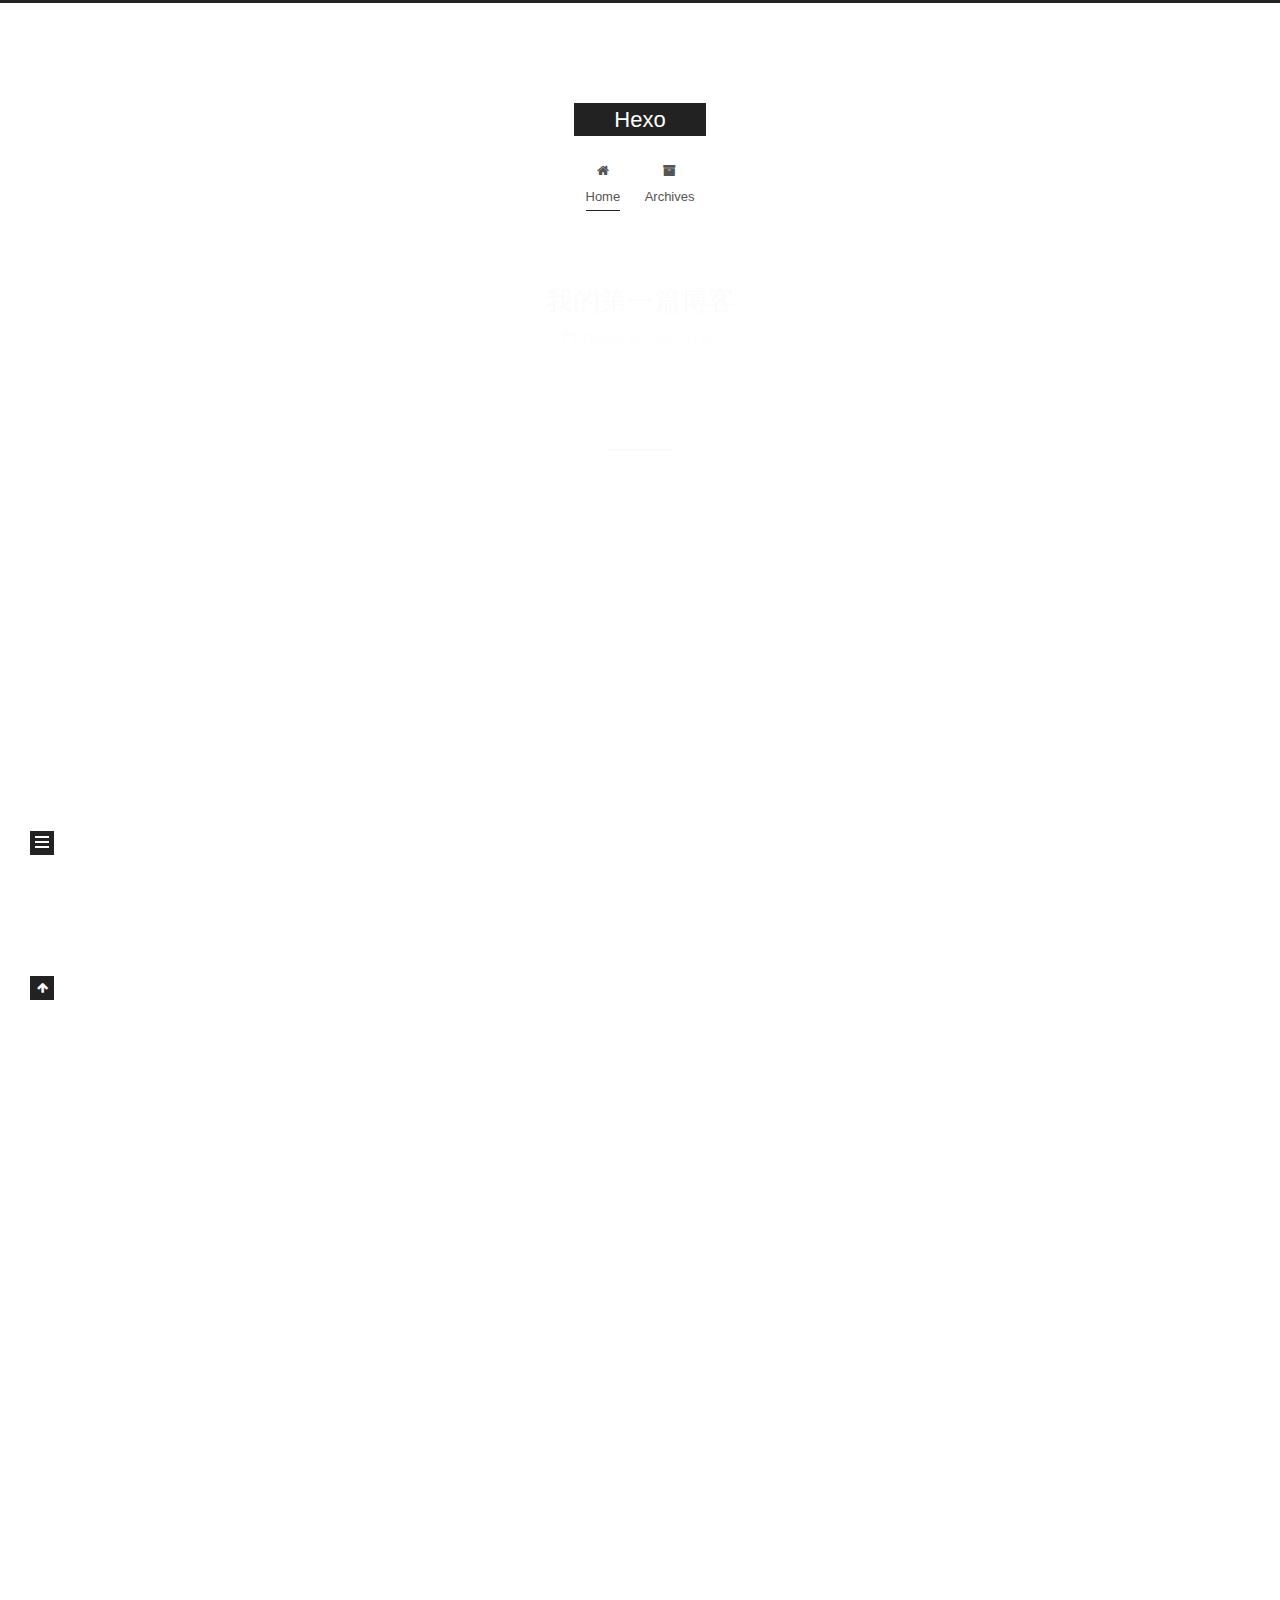
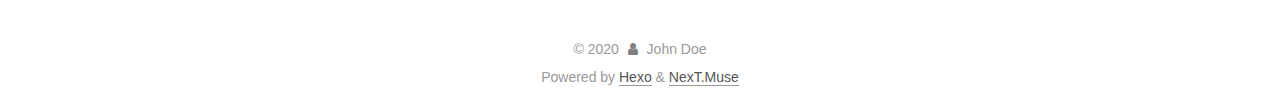
==== commit eb19e392: "Site updated: 2020-04-02 20:56:44" ====
--- a/index.html
+++ b/index.html
@@ -1,13 +1,25 @@
 <!DOCTYPE html>
-<html>
+<html lang="en">
 <head>
-  <meta charset="utf-8">
-  
-  <meta name="renderer" content="webkit">
-  <meta http-equiv="X-UA-Compatible" content="IE=edge" >
-  <link rel="dns-prefetch" href="http://yoursite.com">
-  <title>Hexo</title>
-  <meta name="viewport" content="width=device-width, initial-scale=1, maximum-scale=1">
+  <meta charset="UTF-8">
+<meta name="viewport" content="width=device-width, initial-scale=1, maximum-scale=2">
+<meta name="theme-color" content="#222">
+<meta name="generator" content="Hexo 4.2.0">
+  <link rel="apple-touch-icon" sizes="180x180" href="/images/apple-touch-icon-next.png">
+  <link rel="icon" type="image/png" sizes="32x32" href="/images/favicon-32x32-next.png">
+  <link rel="icon" type="image/png" sizes="16x16" href="/images/favicon-16x16-next.png">
+  <link rel="mask-icon" href="/images/logo.svg" color="#222">
+
+<link rel="stylesheet" href="/css/main.css">
+
+
+<link rel="stylesheet" href="/lib/font-awesome/css/font-awesome.min.css">
+
+<script id="hexo-configurations">
+    var NexT = window.NexT || {};
+    var CONFIG = {"hostname":"yoursite.com","root":"/","scheme":"Muse","version":"7.8.0","exturl":false,"sidebar":{"position":"left","display":"post","padding":18,"offset":12,"onmobile":false},"copycode":{"enable":false,"show_result":false,"style":null},"back2top":{"enable":true,"sidebar":false,"scrollpercent":false},"bookmark":{"enable":false,"color":"#222","save":"auto"},"fancybox":false,"mediumzoom":false,"lazyload":false,"pangu":false,"comments":{"style":"tabs","active":null,"storage":true,"lazyload":false,"nav":null},"algolia":{"hits":{"per_page":10},"labels":{"input_placeholder":"Search for Posts","hits_empty":"We didn't find any results for the search: ${query}","hits_stats":"${hits} results found in ${time} ms"}},"localsearch":{"enable":false,"trigger":"auto","top_n_per_article":1,"unescape":false,"preload":false},"motion":{"enable":true,"async":false,"transition":{"post_block":"fadeIn","post_header":"slideDownIn","post_body":"slideDownIn","coll_header":"slideLeftIn","sidebar":"slideUpIn"}}};
+  </script>
+
   <meta property="og:type" content="website">
 <meta property="og:title" content="Hexo">
 <meta property="og:url" content="http://yoursite.com/index.html">
@@ -15,226 +27,221 @@
 <meta property="og:locale" content="en_US">
 <meta property="article:author" content="John Doe">
 <meta name="twitter:card" content="summary">
-  
-    <link rel="alternative" href="/atom.xml" title="Hexo" type="application/atom+xml">
-  
-  
-    <link rel="icon" href="/favicon.png">
-  
-  <link rel="stylesheet" type="text/css" href="/./main.0cf68a.css">
-  <style type="text/css">
-  
-    #container.show {
-      background: linear-gradient(200deg,#a0cfe4,#e8c37e);
-    }
+
+<link rel="canonical" href="http://yoursite.com/">
+
+
+<script id="page-configurations">
+  // https://hexo.io/docs/variables.html
+  CONFIG.page = {
+    sidebar: "",
+    isHome : true,
+    isPost : false,
+    lang   : 'en'
+  };
+</script>
+
+  <title>Hexo</title>
+  
+
+
+
+
+
+
+  <noscript>
+  <style>
+  .use-motion .brand,
+  .use-motion .menu-item,
+  .sidebar-inner,
+  .use-motion .post-block,
+  .use-motion .pagination,
+  .use-motion .comments,
+  .use-motion .post-header,
+  .use-motion .post-body,
+  .use-motion .collection-header { opacity: initial; }
+
+  .use-motion .site-title,
+  .use-motion .site-subtitle {
+    opacity: initial;
+    top: initial;
+  }
+
+  .use-motion .logo-line-before i { left: initial; }
+  .use-motion .logo-line-after i { right: initial; }
   </style>
-  
-
-  
-
-<meta name="generator" content="Hexo 4.2.0"></head>
-
-<body>
-  <div id="container" q-class="show:isCtnShow">
-    <canvas id="anm-canvas" class="anm-canvas"></canvas>
-    <div class="left-col" q-class="show:isShow">
-      
-<div class="overlay" style="background: #4d4d4d"></div>
-<div class="intrude-less">
-	<header id="header" class="inner">
-		<a href="/" class="profilepic">
-			<img src="" class="js-avatar">
-		</a>
-		<hgroup>
-		  <h1 class="header-author"><a href="/">John Doe</a></h1>
-		</hgroup>
-		
-
-		<nav class="header-menu">
-			<ul>
-			
-				<li><a href="/">主页</a></li>
-	        
-				<li><a href="/tags/%E9%9A%8F%E7%AC%94/">随笔</a></li>
-	        
-			</ul>
-		</nav>
-		<nav class="header-smart-menu">
-    		
-    			
-    			<a q-on="click: openSlider(e, 'innerArchive')" href="javascript:void(0)">所有文章</a>
-    			
+</noscript>
+
+</head>
+
+<body itemscope itemtype="http://schema.org/WebPage">
+  <div class="container use-motion">
+    <div class="headband"></div>
+
+    <header class="header" itemscope itemtype="http://schema.org/WPHeader">
+      <div class="header-inner"><div class="site-brand-container">
+  <div class="site-nav-toggle">
+    <div class="toggle" aria-label="Toggle navigation bar">
+      <span class="toggle-line toggle-line-first"></span>
+      <span class="toggle-line toggle-line-middle"></span>
+      <span class="toggle-line toggle-line-last"></span>
+    </div>
+  </div>
+
+  <div class="site-meta">
+
+    <a href="/" class="brand" rel="start">
+      <span class="logo-line-before"><i></i></span>
+      <h1 class="site-title">Hexo</h1>
+      <span class="logo-line-after"><i></i></span>
+    </a>
+  </div>
+
+  <div class="site-nav-right">
+    <div class="toggle popup-trigger">
+    </div>
+  </div>
+</div>
+
+
+
+
+<nav class="site-nav">
+  <ul id="menu" class="menu">
+        <li class="menu-item menu-item-home">
+
+    <a href="/" rel="section"><i class="fa fa-fw fa-home"></i>Home</a>
+
+  </li>
+        <li class="menu-item menu-item-archives">
+
+    <a href="/archives/" rel="section"><i class="fa fa-fw fa-archive"></i>Archives</a>
+
+  </li>
+  </ul>
+</nav>
+
+
+
+
+</div>
+    </header>
+
+    
+  <div class="back-to-top">
+    <i class="fa fa-arrow-up"></i>
+    <span>0%</span>
+  </div>
+
+
+    <main class="main">
+      <div class="main-inner">
+        <div class="content-wrap">
+          
+
+          <div class="content index posts-expand">
             
-    			
-    			<a q-on="click: openSlider(e, 'friends')" href="javascript:void(0)">友链</a>
-    			
-            
-    			
-    			<a q-on="click: openSlider(e, 'aboutme')" href="javascript:void(0)">关于我</a>
-    			
-            
-		</nav>
-		<nav class="header-nav">
-			<div class="social">
-				
-					<a class="github" target="_blank" href="#" title="github"><i class="icon-github"></i></a>
-		        
-					<a class="weibo" target="_blank" href="#" title="weibo"><i class="icon-weibo"></i></a>
-		        
-					<a class="rss" target="_blank" href="#" title="rss"><i class="icon-rss"></i></a>
-		        
-					<a class="zhihu" target="_blank" href="#" title="zhihu"><i class="icon-zhihu"></i></a>
-		        
-			</div>
-		</nav>
-	</header>		
-</div>
-
+      
+  
+  
+  <article itemscope itemtype="http://schema.org/Article" class="post-block" lang="en">
+    <link itemprop="mainEntityOfPage" href="http://yoursite.com/2020/04/02/%E6%88%91%E7%9A%84%E7%AC%AC%E4%B8%80%E7%AF%87%E5%8D%9A%E5%AE%A2/">
+
+    <span hidden itemprop="author" itemscope itemtype="http://schema.org/Person">
+      <meta itemprop="image" content="/images/avatar.gif">
+      <meta itemprop="name" content="John Doe">
+      <meta itemprop="description" content="">
+    </span>
+
+    <span hidden itemprop="publisher" itemscope itemtype="http://schema.org/Organization">
+      <meta itemprop="name" content="Hexo">
+    </span>
+      <header class="post-header">
+        <h2 class="post-title" itemprop="name headline">
+          
+            <a href="/2020/04/02/%E6%88%91%E7%9A%84%E7%AC%AC%E4%B8%80%E7%AF%87%E5%8D%9A%E5%AE%A2/" class="post-title-link" itemprop="url">我的第一篇博客</a>
+        </h2>
+
+        <div class="post-meta">
+            <span class="post-meta-item">
+              <span class="post-meta-item-icon">
+                <i class="fa fa-calendar-o"></i>
+              </span>
+              <span class="post-meta-item-text">Posted on</span>
+
+              <time title="Created: 2020-04-02 17:47:54" itemprop="dateCreated datePublished" datetime="2020-04-02T17:47:54+08:00">2020-04-02</time>
+            </span>
+
+          
+
+        </div>
+      </header>
+
+    
+    
+    
+    <div class="post-body" itemprop="articleBody">
+
+      
+          
+      
     </div>
-    <div class="mid-col" q-class="show:isShow,hide:isShow|isFalse">
-      
-<nav id="mobile-nav">
-  	<div class="overlay js-overlay" style="background: #4d4d4d"></div>
-	<div class="btnctn js-mobile-btnctn">
-  		<div class="slider-trigger list" q-on="click: openSlider(e)"><i class="icon icon-sort"></i></div>
-	</div>
-	<div class="intrude-less">
-		<header id="header" class="inner">
-			<div class="profilepic">
-				<img src="" class="js-avatar">
-			</div>
-			<hgroup>
-			  <h1 class="header-author js-header-author">John Doe</h1>
-			</hgroup>
-			
-			
-			
-				
-			
-				
-			
-			
-			
-			<nav class="header-nav">
-				<div class="social">
-					
-						<a class="github" target="_blank" href="#" title="github"><i class="icon-github"></i></a>
-			        
-						<a class="weibo" target="_blank" href="#" title="weibo"><i class="icon-weibo"></i></a>
-			        
-						<a class="rss" target="_blank" href="#" title="rss"><i class="icon-rss"></i></a>
-			        
-						<a class="zhihu" target="_blank" href="#" title="zhihu"><i class="icon-zhihu"></i></a>
-			        
-				</div>
-			</nav>
-
-			<nav class="header-menu js-header-menu">
-				<ul style="width: 50%">
-				
-				
-					<li style="width: 50%"><a href="/">主页</a></li>
-		        
-					<li style="width: 50%"><a href="/tags/%E9%9A%8F%E7%AC%94/">随笔</a></li>
-		        
-				</ul>
-			</nav>
-		</header>				
-	</div>
-	<div class="mobile-mask" style="display:none" q-show="isShow"></div>
-</nav>
-
-      <div id="wrapper" class="body-wrap">
-        <div class="menu-l">
-          <div class="canvas-wrap">
-            <canvas data-colors="#eaeaea" data-sectionHeight="100" data-contentId="js-content" id="myCanvas1" class="anm-canvas"></canvas>
-          </div>
-          <div id="js-content" class="content-ll">
-            
-  
-    <article id="post-我的第一篇博客" class="article article-type-post  article-index" itemscope itemprop="blogPost">
-  <div class="article-inner">
-    
-      <header class="article-header">
-        
-  
-    <h1 itemprop="name">
-      <a class="article-title" href="/2020/04/02/%E6%88%91%E7%9A%84%E7%AC%AC%E4%B8%80%E7%AF%87%E5%8D%9A%E5%AE%A2/">我的第一篇博客</a>
-    </h1>
-  
-
-        
-        <a href="/2020/04/02/%E6%88%91%E7%9A%84%E7%AC%AC%E4%B8%80%E7%AF%87%E5%8D%9A%E5%AE%A2/" class="archive-article-date">
-  	<time datetime="2020-04-02T09:47:54.000Z" itemprop="datePublished"><i class="icon-calendar icon"></i>2020-04-02</time>
-</a>
-        
+
+    
+    
+    
+      <footer class="post-footer">
+        <div class="post-eof"></div>
+      </footer>
+  </article>
+  
+  
+  
+
+      
+  
+  
+  <article itemscope itemtype="http://schema.org/Article" class="post-block" lang="en">
+    <link itemprop="mainEntityOfPage" href="http://yoursite.com/2020/04/02/hello-world/">
+
+    <span hidden itemprop="author" itemscope itemtype="http://schema.org/Person">
+      <meta itemprop="image" content="/images/avatar.gif">
+      <meta itemprop="name" content="John Doe">
+      <meta itemprop="description" content="">
+    </span>
+
+    <span hidden itemprop="publisher" itemscope itemtype="http://schema.org/Organization">
+      <meta itemprop="name" content="Hexo">
+    </span>
+      <header class="post-header">
+        <h2 class="post-title" itemprop="name headline">
+          
+            <a href="/2020/04/02/hello-world/" class="post-title-link" itemprop="url">我的第一篇博客</a>
+        </h2>
+
+        <div class="post-meta">
+            <span class="post-meta-item">
+              <span class="post-meta-item-icon">
+                <i class="fa fa-calendar-o"></i>
+              </span>
+              <span class="post-meta-item-text">Posted on</span>
+              
+
+              <time title="Created: 2020-04-02 17:35:02 / Modified: 18:41:42" itemprop="dateCreated datePublished" datetime="2020-04-02T17:35:02+08:00">2020-04-02</time>
+            </span>
+
+          
+
+        </div>
       </header>
-    
-    <div class="article-entry" itemprop="articleBody">
-      
-        
-      
-
-      
-    </div>
-    <div class="article-info article-info-index">
-      
-      
-      
-
-      
-        <p class="article-more-link">
-          <a class="article-more-a" href="/2020/04/02/%E6%88%91%E7%9A%84%E7%AC%AC%E4%B8%80%E7%AF%87%E5%8D%9A%E5%AE%A2/">展开全文 >></a>
-        </p>
-      
-
-      
-      <div class="clearfix"></div>
-    </div>
-  </div>
-</article>
-
-<aside class="wrap-side-operation">
-    <div class="mod-side-operation">
-        
-        <div class="jump-container" id="js-jump-container" style="display:none;">
-            <a href="javascript:void(0)" class="mod-side-operation__jump-to-top">
-                <i class="icon-font icon-back"></i>
-            </a>
-            <div id="js-jump-plan-container" class="jump-plan-container" style="top: -11px;">
-                <i class="icon-font icon-plane jump-plane"></i>
-            </div>
-        </div>
-        
-        
-    </div>
-</aside>
-
-
-
-
-  
-    <article id="post-hello-world" class="article article-type-post  article-index" itemscope itemprop="blogPost">
-  <div class="article-inner">
-    
-      <header class="article-header">
-        
-  
-    <h1 itemprop="name">
-      <a class="article-title" href="/2020/04/02/hello-world/">我的第一篇博客</a>
-    </h1>
-  
-
-        
-        <a href="/2020/04/02/hello-world/" class="archive-article-date">
-  	<time datetime="2020-04-02T09:35:02.810Z" itemprop="datePublished"><i class="icon-calendar icon"></i>2020-04-02</time>
-</a>
-        
-      </header>
-    
-    <div class="article-entry" itemprop="articleBody">
-      
-        <p>Welcome to <a href="https://hexo.io/" target="_blank" rel="noopener">Hexo</a>! This is your very first post. Check <a href="https://hexo.io/docs/" target="_blank" rel="noopener">documentation</a> for more info. If you get any problems when using Hexo, you can find the answer in <a href="https://hexo.io/docs/troubleshooting.html" target="_blank" rel="noopener">troubleshooting</a> or you can ask me on <a href="https://github.com/hexojs/hexo/issues" target="_blank" rel="noopener">GitHub</a>.</p>
+
+    
+    
+    
+    <div class="post-body" itemprop="articleBody">
+
+      
+          <p>Welcome to <a href="https://hexo.io/" target="_blank" rel="noopener">Hexo</a>! This is your very first post. Check <a href="https://hexo.io/docs/" target="_blank" rel="noopener">documentation</a> for more info. If you get any problems when using Hexo, you can find the answer in <a href="https://hexo.io/docs/troubleshooting.html" target="_blank" rel="noopener">troubleshooting</a> or you can ask me on <a href="https://github.com/hexojs/hexo/issues" target="_blank" rel="noopener">GitHub</a>.</p>
 <h2 id="Quick-Start"><a href="#Quick-Start" class="headerlink" title="Quick Start"></a>Quick Start</h2><h3 id="Create-a-new-post"><a href="#Create-a-new-post" class="headerlink" title="Create a new post"></a>Create a new post</h3><figure class="highlight bash"><table><tr><td class="gutter"><pre><span class="line">1</span><br></pre></td><td class="code"><pre><span class="line">$ hexo new <span class="string">"My New Post"</span></span><br></pre></td></tr></table></figure>
 
 <p>More info: <a href="https://hexo.io/docs/writing.html" target="_blank" rel="noopener">Writing</a></p>
@@ -249,292 +256,172 @@
 <p>More info: <a href="https://hexo.io/docs/one-command-deployment.html" target="_blank" rel="noopener">Deployment</a></p>
 
       
-
-      
     </div>
-    <div class="article-info article-info-index">
-      
-      
-      
-
-      
-        <p class="article-more-link">
-          <a class="article-more-a" href="/2020/04/02/hello-world/">展开全文 >></a>
-        </p>
-      
-
-      
-      <div class="clearfix"></div>
+
+    
+    
+    
+      <footer class="post-footer">
+        <div class="post-eof"></div>
+      </footer>
+  </article>
+  
+  
+  
+
+
+  
+
+
+
+          </div>
+          
+
+<script>
+  window.addEventListener('tabs:register', () => {
+    let { activeClass } = CONFIG.comments;
+    if (CONFIG.comments.storage) {
+      activeClass = localStorage.getItem('comments_active') || activeClass;
+    }
+    if (activeClass) {
+      let activeTab = document.querySelector(`a[href="#comment-${activeClass}"]`);
+      if (activeTab) {
+        activeTab.click();
+      }
+    }
+  });
+  if (CONFIG.comments.storage) {
+    window.addEventListener('tabs:click', event => {
+      if (!event.target.matches('.tabs-comment .tab-content .tab-pane')) return;
+      let commentClass = event.target.classList[1];
+      localStorage.setItem('comments_active', commentClass);
+    });
+  }
+</script>
+
+        </div>
+          
+  
+  <div class="toggle sidebar-toggle">
+    <span class="toggle-line toggle-line-first"></span>
+    <span class="toggle-line toggle-line-middle"></span>
+    <span class="toggle-line toggle-line-last"></span>
+  </div>
+
+  <aside class="sidebar">
+    <div class="sidebar-inner">
+
+      <ul class="sidebar-nav motion-element">
+        <li class="sidebar-nav-toc">
+          Table of Contents
+        </li>
+        <li class="sidebar-nav-overview">
+          Overview
+        </li>
+      </ul>
+
+      <!--noindex-->
+      <div class="post-toc-wrap sidebar-panel">
+      </div>
+      <!--/noindex-->
+
+      <div class="site-overview-wrap sidebar-panel">
+        <div class="site-author motion-element" itemprop="author" itemscope itemtype="http://schema.org/Person">
+  <p class="site-author-name" itemprop="name">John Doe</p>
+  <div class="site-description" itemprop="description"></div>
+</div>
+<div class="site-state-wrap motion-element">
+  <nav class="site-state">
+      <div class="site-state-item site-state-posts">
+          <a href="/archives/">
+        
+          <span class="site-state-item-count">2</span>
+          <span class="site-state-item-name">posts</span>
+        </a>
+      </div>
+  </nav>
+</div>
+
+
+
+      </div>
+
     </div>
-  </div>
-</article>
-
-<aside class="wrap-side-operation">
-    <div class="mod-side-operation">
+  </aside>
+  <div id="sidebar-dimmer"></div>
+
+
+      </div>
+    </main>
+
+    <footer class="footer">
+      <div class="footer-inner">
         
-        <div class="jump-container" id="js-jump-container" style="display:none;">
-            <a href="javascript:void(0)" class="mod-side-operation__jump-to-top">
-                <i class="icon-font icon-back"></i>
-            </a>
-            <div id="js-jump-plan-container" class="jump-plan-container" style="top: -11px;">
-                <i class="icon-font icon-plane jump-plane"></i>
-            </div>
-        </div>
+
         
+
+<div class="copyright">
+  
+  &copy; 
+  <span itemprop="copyrightYear">2020</span>
+  <span class="with-love">
+    <i class="fa fa-user"></i>
+  </span>
+  <span class="author" itemprop="copyrightHolder">John Doe</span>
+</div>
+  <div class="powered-by">Powered by <a href="https://hexo.io/" class="theme-link" rel="noopener" target="_blank">Hexo</a> & <a href="https://muse.theme-next.org/" class="theme-link" rel="noopener" target="_blank">NexT.Muse</a>
+  </div>
+
         
-    </div>
-</aside>
-
-
-
-
-  
-  
-
-
-          </div>
-        </div>
+
+
+
+
+
+
+
+
       </div>
-      <footer id="footer">
-  <div class="outer">
-    <div id="footer-info">
-    	<div class="footer-left">
-    		&copy; 2020 John Doe
-    	</div>
-      	<div class="footer-right">
-      		<a href="http://hexo.io/" target="_blank">Hexo</a>  Theme <a href="https://github.com/litten/hexo-theme-yilia" target="_blank">Yilia</a> by Litten
-      	</div>
-    </div>
-  </div>
-</footer>
-    </div>
-    <script>
-	var yiliaConfig = {
-		mathjax: false,
-		isHome: true,
-		isPost: false,
-		isArchive: false,
-		isTag: false,
-		isCategory: false,
-		open_in_new: false,
-		toc_hide_index: true,
-		root: "/",
-		innerArchive: true,
-		showTags: false
-	}
-</script>
-
-<script>!function(t){function n(e){if(r[e])return r[e].exports;var i=r[e]={exports:{},id:e,loaded:!1};return t[e].call(i.exports,i,i.exports,n),i.loaded=!0,i.exports}var r={};n.m=t,n.c=r,n.p="./",n(0)}([function(t,n,r){r(195),t.exports=r(191)},function(t,n,r){var e=r(3),i=r(52),o=r(27),u=r(28),c=r(53),f="prototype",a=function(t,n,r){var s,l,h,v,p=t&a.F,d=t&a.G,y=t&a.S,g=t&a.P,b=t&a.B,m=d?e:y?e[n]||(e[n]={}):(e[n]||{})[f],x=d?i:i[n]||(i[n]={}),w=x[f]||(x[f]={});d&&(r=n);for(s in r)l=!p&&m&&void 0!==m[s],h=(l?m:r)[s],v=b&&l?c(h,e):g&&"function"==typeof h?c(Function.call,h):h,m&&u(m,s,h,t&a.U),x[s]!=h&&o(x,s,v),g&&w[s]!=h&&(w[s]=h)};e.core=i,a.F=1,a.G=2,a.S=4,a.P=8,a.B=16,a.W=32,a.U=64,a.R=128,t.exports=a},function(t,n,r){var e=r(6);t.exports=function(t){if(!e(t))throw TypeError(t+" is not an object!");return t}},function(t,n){var r=t.exports="undefined"!=typeof window&&window.Math==Math?window:"undefined"!=typeof self&&self.Math==Math?self:Function("return this")();"number"==typeof __g&&(__g=r)},function(t,n){t.exports=function(t){try{return!!t()}catch(t){return!0}}},function(t,n){var r=t.exports="undefined"!=typeof window&&window.Math==Math?window:"undefined"!=typeof self&&self.Math==Math?self:Function("return this")();"number"==typeof __g&&(__g=r)},function(t,n){t.exports=function(t){return"object"==typeof t?null!==t:"function"==typeof t}},function(t,n,r){var e=r(126)("wks"),i=r(76),o=r(3).Symbol,u="function"==typeof o;(t.exports=function(t){return e[t]||(e[t]=u&&o[t]||(u?o:i)("Symbol."+t))}).store=e},function(t,n){var r={}.hasOwnProperty;t.exports=function(t,n){return r.call(t,n)}},function(t,n,r){var e=r(94),i=r(33);t.exports=function(t){return e(i(t))}},function(t,n,r){t.exports=!r(4)(function(){return 7!=Object.defineProperty({},"a",{get:function(){return 7}}).a})},function(t,n,r){var e=r(2),i=r(167),o=r(50),u=Object.defineProperty;n.f=r(10)?Object.defineProperty:function(t,n,r){if(e(t),n=o(n,!0),e(r),i)try{return u(t,n,r)}catch(t){}if("get"in r||"set"in r)throw TypeError("Accessors not supported!");return"value"in r&&(t[n]=r.value),t}},function(t,n,r){t.exports=!r(18)(function(){return 7!=Object.defineProperty({},"a",{get:function(){return 7}}).a})},function(t,n,r){var e=r(14),i=r(22);t.exports=r(12)?function(t,n,r){return e.f(t,n,i(1,r))}:function(t,n,r){return t[n]=r,t}},function(t,n,r){var e=r(20),i=r(58),o=r(42),u=Object.defineProperty;n.f=r(12)?Object.defineProperty:function(t,n,r){if(e(t),n=o(n,!0),e(r),i)try{return u(t,n,r)}catch(t){}if("get"in r||"set"in r)throw TypeError("Accessors not supported!");return"value"in r&&(t[n]=r.value),t}},function(t,n,r){var e=r(40)("wks"),i=r(23),o=r(5).Symbol,u="function"==typeof o;(t.exports=function(t){return e[t]||(e[t]=u&&o[t]||(u?o:i)("Symbol."+t))}).store=e},function(t,n,r){var e=r(67),i=Math.min;t.exports=function(t){return t>0?i(e(t),9007199254740991):0}},function(t,n,r){var e=r(46);t.exports=function(t){return Object(e(t))}},function(t,n){t.exports=function(t){try{return!!t()}catch(t){return!0}}},function(t,n,r){var e=r(63),i=r(34);t.exports=Object.keys||function(t){return e(t,i)}},function(t,n,r){var e=r(21);t.exports=function(t){if(!e(t))throw TypeError(t+" is not an object!");return t}},function(t,n){t.exports=function(t){return"object"==typeof t?null!==t:"function"==typeof t}},function(t,n){t.exports=function(t,n){return{enumerable:!(1&t),configurable:!(2&t),writable:!(4&t),value:n}}},function(t,n){var r=0,e=Math.random();t.exports=function(t){return"Symbol(".concat(void 0===t?"":t,")_",(++r+e).toString(36))}},function(t,n){var r={}.hasOwnProperty;t.exports=function(t,n){return r.call(t,n)}},function(t,n){var r=t.exports={version:"2.4.0"};"number"==typeof __e&&(__e=r)},function(t,n){t.exports=function(t){if("function"!=typeof t)throw TypeError(t+" is not a function!");return t}},function(t,n,r){var e=r(11),i=r(66);t.exports=r(10)?function(t,n,r){return e.f(t,n,i(1,r))}:function(t,n,r){return t[n]=r,t}},function(t,n,r){var e=r(3),i=r(27),o=r(24),u=r(76)("src"),c="toString",f=Function[c],a=(""+f).split(c);r(52).inspectSource=function(t){return f.call(t)},(t.exports=function(t,n,r,c){var f="function"==typeof r;f&&(o(r,"name")||i(r,"name",n)),t[n]!==r&&(f&&(o(r,u)||i(r,u,t[n]?""+t[n]:a.join(String(n)))),t===e?t[n]=r:c?t[n]?t[n]=r:i(t,n,r):(delete t[n],i(t,n,r)))})(Function.prototype,c,function(){return"function"==typeof this&&this[u]||f.call(this)})},function(t,n,r){var e=r(1),i=r(4),o=r(46),u=function(t,n,r,e){var i=String(o(t)),u="<"+n;return""!==r&&(u+=" "+r+'="'+String(e).replace(/"/g,"&quot;")+'"'),u+">"+i+"</"+n+">"};t.exports=function(t,n){var r={};r[t]=n(u),e(e.P+e.F*i(function(){var n=""[t]('"');return n!==n.toLowerCase()||n.split('"').length>3}),"String",r)}},function(t,n,r){var e=r(115),i=r(46);t.exports=function(t){return e(i(t))}},function(t,n,r){var e=r(116),i=r(66),o=r(30),u=r(50),c=r(24),f=r(167),a=Object.getOwnPropertyDescriptor;n.f=r(10)?a:function(t,n){if(t=o(t),n=u(n,!0),f)try{return a(t,n)}catch(t){}if(c(t,n))return i(!e.f.call(t,n),t[n])}},function(t,n,r){var e=r(24),i=r(17),o=r(145)("IE_PROTO"),u=Object.prototype;t.exports=Object.getPrototypeOf||function(t){return t=i(t),e(t,o)?t[o]:"function"==typeof t.constructor&&t instanceof t.constructor?t.constructor.prototype:t instanceof Object?u:null}},function(t,n){t.exports=function(t){if(void 0==t)throw TypeError("Can't call method on  "+t);return t}},function(t,n){t.exports="constructor,hasOwnProperty,isPrototypeOf,propertyIsEnumerable,toLocaleString,toString,valueOf".split(",")},function(t,n){t.exports={}},function(t,n){t.exports=!0},function(t,n){n.f={}.propertyIsEnumerable},function(t,n,r){var e=r(14).f,i=r(8),o=r(15)("toStringTag");t.exports=function(t,n,r){t&&!i(t=r?t:t.prototype,o)&&e(t,o,{configurable:!0,value:n})}},function(t,n,r){var e=r(40)("keys"),i=r(23);t.exports=function(t){return e[t]||(e[t]=i(t))}},function(t,n,r){var e=r(5),i="__core-js_shared__",o=e[i]||(e[i]={});t.exports=function(t){return o[t]||(o[t]={})}},function(t,n){var r=Math.ceil,e=Math.floor;t.exports=function(t){return isNaN(t=+t)?0:(t>0?e:r)(t)}},function(t,n,r){var e=r(21);t.exports=function(t,n){if(!e(t))return t;var r,i;if(n&&"function"==typeof(r=t.toString)&&!e(i=r.call(t)))return i;if("function"==typeof(r=t.valueOf)&&!e(i=r.call(t)))return i;if(!n&&"function"==typeof(r=t.toString)&&!e(i=r.call(t)))return i;throw TypeError("Can't convert object to primitive value")}},function(t,n,r){var e=r(5),i=r(25),o=r(36),u=r(44),c=r(14).f;t.exports=function(t){var n=i.Symbol||(i.Symbol=o?{}:e.Symbol||{});"_"==t.charAt(0)||t in n||c(n,t,{value:u.f(t)})}},function(t,n,r){n.f=r(15)},function(t,n){var r={}.toString;t.exports=function(t){return r.call(t).slice(8,-1)}},function(t,n){t.exports=function(t){if(void 0==t)throw TypeError("Can't call method on  "+t);return t}},function(t,n,r){var e=r(4);t.exports=function(t,n){return!!t&&e(function(){n?t.call(null,function(){},1):t.call(null)})}},function(t,n,r){var e=r(53),i=r(115),o=r(17),u=r(16),c=r(203);t.exports=function(t,n){var r=1==t,f=2==t,a=3==t,s=4==t,l=6==t,h=5==t||l,v=n||c;return function(n,c,p){for(var d,y,g=o(n),b=i(g),m=e(c,p,3),x=u(b.length),w=0,S=r?v(n,x):f?v(n,0):void 0;x>w;w++)if((h||w in b)&&(d=b[w],y=m(d,w,g),t))if(r)S[w]=y;else if(y)switch(t){case 3:return!0;case 5:return d;case 6:return w;case 2:S.push(d)}else if(s)return!1;return l?-1:a||s?s:S}}},function(t,n,r){var e=r(1),i=r(52),o=r(4);t.exports=function(t,n){var r=(i.Object||{})[t]||Object[t],u={};u[t]=n(r),e(e.S+e.F*o(function(){r(1)}),"Object",u)}},function(t,n,r){var e=r(6);t.exports=function(t,n){if(!e(t))return t;var r,i;if(n&&"function"==typeof(r=t.toString)&&!e(i=r.call(t)))return i;if("function"==typeof(r=t.valueOf)&&!e(i=r.call(t)))return i;if(!n&&"function"==typeof(r=t.toString)&&!e(i=r.call(t)))return i;throw TypeError("Can't convert object to primitive value")}},function(t,n,r){var e=r(5),i=r(25),o=r(91),u=r(13),c="prototype",f=function(t,n,r){var a,s,l,h=t&f.F,v=t&f.G,p=t&f.S,d=t&f.P,y=t&f.B,g=t&f.W,b=v?i:i[n]||(i[n]={}),m=b[c],x=v?e:p?e[n]:(e[n]||{})[c];v&&(r=n);for(a in r)(s=!h&&x&&void 0!==x[a])&&a in b||(l=s?x[a]:r[a],b[a]=v&&"function"!=typeof x[a]?r[a]:y&&s?o(l,e):g&&x[a]==l?function(t){var n=function(n,r,e){if(this instanceof t){switch(arguments.length){case 0:return new t;case 1:return new t(n);case 2:return new t(n,r)}return new t(n,r,e)}return t.apply(this,arguments)};return n[c]=t[c],n}(l):d&&"function"==typeof l?o(Function.call,l):l,d&&((b.virtual||(b.virtual={}))[a]=l,t&f.R&&m&&!m[a]&&u(m,a,l)))};f.F=1,f.G=2,f.S=4,f.P=8,f.B=16,f.W=32,f.U=64,f.R=128,t.exports=f},function(t,n){var r=t.exports={version:"2.4.0"};"number"==typeof __e&&(__e=r)},function(t,n,r){var e=r(26);t.exports=function(t,n,r){if(e(t),void 0===n)return t;switch(r){case 1:return function(r){return t.call(n,r)};case 2:return function(r,e){return t.call(n,r,e)};case 3:return function(r,e,i){return t.call(n,r,e,i)}}return function(){return t.apply(n,arguments)}}},function(t,n,r){var e=r(183),i=r(1),o=r(126)("metadata"),u=o.store||(o.store=new(r(186))),c=function(t,n,r){var i=u.get(t);if(!i){if(!r)return;u.set(t,i=new e)}var o=i.get(n);if(!o){if(!r)return;i.set(n,o=new e)}return o},f=function(t,n,r){var e=c(n,r,!1);return void 0!==e&&e.has(t)},a=function(t,n,r){var e=c(n,r,!1);return void 0===e?void 0:e.get(t)},s=function(t,n,r,e){c(r,e,!0).set(t,n)},l=function(t,n){var r=c(t,n,!1),e=[];return r&&r.forEach(function(t,n){e.push(n)}),e},h=function(t){return void 0===t||"symbol"==typeof t?t:String(t)},v=function(t){i(i.S,"Reflect",t)};t.exports={store:u,map:c,has:f,get:a,set:s,keys:l,key:h,exp:v}},function(t,n,r){"use strict";if(r(10)){var e=r(69),i=r(3),o=r(4),u=r(1),c=r(127),f=r(152),a=r(53),s=r(68),l=r(66),h=r(27),v=r(73),p=r(67),d=r(16),y=r(75),g=r(50),b=r(24),m=r(180),x=r(114),w=r(6),S=r(17),_=r(137),O=r(70),E=r(32),P=r(71).f,j=r(154),F=r(76),M=r(7),A=r(48),N=r(117),T=r(146),I=r(155),k=r(80),L=r(123),R=r(74),C=r(130),D=r(160),U=r(11),W=r(31),G=U.f,B=W.f,V=i.RangeError,z=i.TypeError,q=i.Uint8Array,K="ArrayBuffer",J="Shared"+K,Y="BYTES_PER_ELEMENT",H="prototype",$=Array[H],X=f.ArrayBuffer,Q=f.DataView,Z=A(0),tt=A(2),nt=A(3),rt=A(4),et=A(5),it=A(6),ot=N(!0),ut=N(!1),ct=I.values,ft=I.keys,at=I.entries,st=$.lastIndexOf,lt=$.reduce,ht=$.reduceRight,vt=$.join,pt=$.sort,dt=$.slice,yt=$.toString,gt=$.toLocaleString,bt=M("iterator"),mt=M("toStringTag"),xt=F("typed_constructor"),wt=F("def_constructor"),St=c.CONSTR,_t=c.TYPED,Ot=c.VIEW,Et="Wrong length!",Pt=A(1,function(t,n){return Tt(T(t,t[wt]),n)}),jt=o(function(){return 1===new q(new Uint16Array([1]).buffer)[0]}),Ft=!!q&&!!q[H].set&&o(function(){new q(1).set({})}),Mt=function(t,n){if(void 0===t)throw z(Et);var r=+t,e=d(t);if(n&&!m(r,e))throw V(Et);return e},At=function(t,n){var r=p(t);if(r<0||r%n)throw V("Wrong offset!");return r},Nt=function(t){if(w(t)&&_t in t)return t;throw z(t+" is not a typed array!")},Tt=function(t,n){if(!(w(t)&&xt in t))throw z("It is not a typed array constructor!");return new t(n)},It=function(t,n){return kt(T(t,t[wt]),n)},kt=function(t,n){for(var r=0,e=n.length,i=Tt(t,e);e>r;)i[r]=n[r++];return i},Lt=function(t,n,r){G(t,n,{get:function(){return this._d[r]}})},Rt=function(t){var n,r,e,i,o,u,c=S(t),f=arguments.length,s=f>1?arguments[1]:void 0,l=void 0!==s,h=j(c);if(void 0!=h&&!_(h)){for(u=h.call(c),e=[],n=0;!(o=u.next()).done;n++)e.push(o.value);c=e}for(l&&f>2&&(s=a(s,arguments[2],2)),n=0,r=d(c.length),i=Tt(this,r);r>n;n++)i[n]=l?s(c[n],n):c[n];return i},Ct=function(){for(var t=0,n=arguments.length,r=Tt(this,n);n>t;)r[t]=arguments[t++];return r},Dt=!!q&&o(function(){gt.call(new q(1))}),Ut=function(){return gt.apply(Dt?dt.call(Nt(this)):Nt(this),arguments)},Wt={copyWithin:function(t,n){return D.call(Nt(this),t,n,arguments.length>2?arguments[2]:void 0)},every:function(t){return rt(Nt(this),t,arguments.length>1?arguments[1]:void 0)},fill:function(t){return C.apply(Nt(this),arguments)},filter:function(t){return It(this,tt(Nt(this),t,arguments.length>1?arguments[1]:void 0))},find:function(t){return et(Nt(this),t,arguments.length>1?arguments[1]:void 0)},findIndex:function(t){return it(Nt(this),t,arguments.length>1?arguments[1]:void 0)},forEach:function(t){Z(Nt(this),t,arguments.length>1?arguments[1]:void 0)},indexOf:function(t){return ut(Nt(this),t,arguments.length>1?arguments[1]:void 0)},includes:function(t){return ot(Nt(this),t,arguments.length>1?arguments[1]:void 0)},join:function(t){return vt.apply(Nt(this),arguments)},lastIndexOf:function(t){return st.apply(Nt(this),arguments)},map:function(t){return Pt(Nt(this),t,arguments.length>1?arguments[1]:void 0)},reduce:function(t){return lt.apply(Nt(this),arguments)},reduceRight:function(t){return ht.apply(Nt(this),arguments)},reverse:function(){for(var t,n=this,r=Nt(n).length,e=Math.floor(r/2),i=0;i<e;)t=n[i],n[i++]=n[--r],n[r]=t;return n},some:function(t){return nt(Nt(this),t,arguments.length>1?arguments[1]:void 0)},sort:function(t){return pt.call(Nt(this),t)},subarray:function(t,n){var r=Nt(this),e=r.length,i=y(t,e);return new(T(r,r[wt]))(r.buffer,r.byteOffset+i*r.BYTES_PER_ELEMENT,d((void 0===n?e:y(n,e))-i))}},Gt=function(t,n){return It(this,dt.call(Nt(this),t,n))},Bt=function(t){Nt(this);var n=At(arguments[1],1),r=this.length,e=S(t),i=d(e.length),o=0;if(i+n>r)throw V(Et);for(;o<i;)this[n+o]=e[o++]},Vt={entries:function(){return at.call(Nt(this))},keys:function(){return ft.call(Nt(this))},values:function(){return ct.call(Nt(this))}},zt=function(t,n){return w(t)&&t[_t]&&"symbol"!=typeof n&&n in t&&String(+n)==String(n)},qt=function(t,n){return zt(t,n=g(n,!0))?l(2,t[n]):B(t,n)},Kt=function(t,n,r){return!(zt(t,n=g(n,!0))&&w(r)&&b(r,"value"))||b(r,"get")||b(r,"set")||r.configurable||b(r,"writable")&&!r.writable||b(r,"enumerable")&&!r.enumerable?G(t,n,r):(t[n]=r.value,t)};St||(W.f=qt,U.f=Kt),u(u.S+u.F*!St,"Object",{getOwnPropertyDescriptor:qt,defineProperty:Kt}),o(function(){yt.call({})})&&(yt=gt=function(){return vt.call(this)});var Jt=v({},Wt);v(Jt,Vt),h(Jt,bt,Vt.values),v(Jt,{slice:Gt,set:Bt,constructor:function(){},toString:yt,toLocaleString:Ut}),Lt(Jt,"buffer","b"),Lt(Jt,"byteOffset","o"),Lt(Jt,"byteLength","l"),Lt(Jt,"length","e"),G(Jt,mt,{get:function(){return this[_t]}}),t.exports=function(t,n,r,f){f=!!f;var a=t+(f?"Clamped":"")+"Array",l="Uint8Array"!=a,v="get"+t,p="set"+t,y=i[a],g=y||{},b=y&&E(y),m=!y||!c.ABV,S={},_=y&&y[H],j=function(t,r){var e=t._d;return e.v[v](r*n+e.o,jt)},F=function(t,r,e){var i=t._d;f&&(e=(e=Math.round(e))<0?0:e>255?255:255&e),i.v[p](r*n+i.o,e,jt)},M=function(t,n){G(t,n,{get:function(){return j(this,n)},set:function(t){return F(this,n,t)},enumerable:!0})};m?(y=r(function(t,r,e,i){s(t,y,a,"_d");var o,u,c,f,l=0,v=0;if(w(r)){if(!(r instanceof X||(f=x(r))==K||f==J))return _t in r?kt(y,r):Rt.call(y,r);o=r,v=At(e,n);var p=r.byteLength;if(void 0===i){if(p%n)throw V(Et);if((u=p-v)<0)throw V(Et)}else if((u=d(i)*n)+v>p)throw V(Et);c=u/n}else c=Mt(r,!0),u=c*n,o=new X(u);for(h(t,"_d",{b:o,o:v,l:u,e:c,v:new Q(o)});l<c;)M(t,l++)}),_=y[H]=O(Jt),h(_,"constructor",y)):L(function(t){new y(null),new y(t)},!0)||(y=r(function(t,r,e,i){s(t,y,a);var o;return w(r)?r instanceof X||(o=x(r))==K||o==J?void 0!==i?new g(r,At(e,n),i):void 0!==e?new g(r,At(e,n)):new g(r):_t in r?kt(y,r):Rt.call(y,r):new g(Mt(r,l))}),Z(b!==Function.prototype?P(g).concat(P(b)):P(g),function(t){t in y||h(y,t,g[t])}),y[H]=_,e||(_.constructor=y));var A=_[bt],N=!!A&&("values"==A.name||void 0==A.name),T=Vt.values;h(y,xt,!0),h(_,_t,a),h(_,Ot,!0),h(_,wt,y),(f?new y(1)[mt]==a:mt in _)||G(_,mt,{get:function(){return a}}),S[a]=y,u(u.G+u.W+u.F*(y!=g),S),u(u.S,a,{BYTES_PER_ELEMENT:n,from:Rt,of:Ct}),Y in _||h(_,Y,n),u(u.P,a,Wt),R(a),u(u.P+u.F*Ft,a,{set:Bt}),u(u.P+u.F*!N,a,Vt),u(u.P+u.F*(_.toString!=yt),a,{toString:yt}),u(u.P+u.F*o(function(){new y(1).slice()}),a,{slice:Gt}),u(u.P+u.F*(o(function(){return[1,2].toLocaleString()!=new y([1,2]).toLocaleString()})||!o(function(){_.toLocaleString.call([1,2])})),a,{toLocaleString:Ut}),k[a]=N?A:T,e||N||h(_,bt,T)}}else t.exports=function(){}},function(t,n){var r={}.toString;t.exports=function(t){return r.call(t).slice(8,-1)}},function(t,n,r){var e=r(21),i=r(5).document,o=e(i)&&e(i.createElement);t.exports=function(t){return o?i.createElement(t):{}}},function(t,n,r){t.exports=!r(12)&&!r(18)(function(){return 7!=Object.defineProperty(r(57)("div"),"a",{get:function(){return 7}}).a})},function(t,n,r){"use strict";var e=r(36),i=r(51),o=r(64),u=r(13),c=r(8),f=r(35),a=r(96),s=r(38),l=r(103),h=r(15)("iterator"),v=!([].keys&&"next"in[].keys()),p="keys",d="values",y=function(){return this};t.exports=function(t,n,r,g,b,m,x){a(r,n,g);var w,S,_,O=function(t){if(!v&&t in F)return F[t];switch(t){case p:case d:return function(){return new r(this,t)}}return function(){return new r(this,t)}},E=n+" Iterator",P=b==d,j=!1,F=t.prototype,M=F[h]||F["@@iterator"]||b&&F[b],A=M||O(b),N=b?P?O("entries"):A:void 0,T="Array"==n?F.entries||M:M;if(T&&(_=l(T.call(new t)))!==Object.prototype&&(s(_,E,!0),e||c(_,h)||u(_,h,y)),P&&M&&M.name!==d&&(j=!0,A=function(){return M.call(this)}),e&&!x||!v&&!j&&F[h]||u(F,h,A),f[n]=A,f[E]=y,b)if(w={values:P?A:O(d),keys:m?A:O(p),entries:N},x)for(S in w)S in F||o(F,S,w[S]);else i(i.P+i.F*(v||j),n,w);return w}},function(t,n,r){var e=r(20),i=r(100),o=r(34),u=r(39)("IE_PROTO"),c=function(){},f="prototype",a=function(){var t,n=r(57)("iframe"),e=o.length;for(n.style.display="none",r(93).appendChild(n),n.src="javascript:",t=n.contentWindow.document,t.open(),t.write("<script>document.F=Object<\/script>"),t.close(),a=t.F;e--;)delete a[f][o[e]];return a()};t.exports=Object.create||function(t,n){var r;return null!==t?(c[f]=e(t),r=new c,c[f]=null,r[u]=t):r=a(),void 0===n?r:i(r,n)}},function(t,n,r){var e=r(63),i=r(34).concat("length","prototype");n.f=Object.getOwnPropertyNames||function(t){return e(t,i)}},function(t,n){n.f=Object.getOwnPropertySymbols},function(t,n,r){var e=r(8),i=r(9),o=r(90)(!1),u=r(39)("IE_PROTO");t.exports=function(t,n){var r,c=i(t),f=0,a=[];for(r in c)r!=u&&e(c,r)&&a.push(r);for(;n.length>f;)e(c,r=n[f++])&&(~o(a,r)||a.push(r));return a}},function(t,n,r){t.exports=r(13)},function(t,n,r){var e=r(76)("meta"),i=r(6),o=r(24),u=r(11).f,c=0,f=Object.isExtensible||function(){return!0},a=!r(4)(function(){return f(Object.preventExtensions({}))}),s=function(t){u(t,e,{value:{i:"O"+ ++c,w:{}}})},l=function(t,n){if(!i(t))return"symbol"==typeof t?t:("string"==typeof t?"S":"P")+t;if(!o(t,e)){if(!f(t))return"F";if(!n)return"E";s(t)}return t[e].i},h=function(t,n){if(!o(t,e)){if(!f(t))return!0;if(!n)return!1;s(t)}return t[e].w},v=function(t){return a&&p.NEED&&f(t)&&!o(t,e)&&s(t),t},p=t.exports={KEY:e,NEED:!1,fastKey:l,getWeak:h,onFreeze:v}},function(t,n){t.exports=function(t,n){return{enumerable:!(1&t),configurable:!(2&t),writable:!(4&t),value:n}}},function(t,n){var r=Math.ceil,e=Math.floor;t.exports=function(t){return isNaN(t=+t)?0:(t>0?e:r)(t)}},function(t,n){t.exports=function(t,n,r,e){if(!(t instanceof n)||void 0!==e&&e in t)throw TypeError(r+": incorrect invocation!");return t}},function(t,n){t.exports=!1},function(t,n,r){var e=r(2),i=r(173),o=r(133),u=r(145)("IE_PROTO"),c=function(){},f="prototype",a=function(){var t,n=r(132)("iframe"),e=o.length;for(n.style.display="none",r(135).appendChild(n),n.src="javascript:",t=n.contentWindow.document,t.open(),t.write("<script>document.F=Object<\/script>"),t.close(),a=t.F;e--;)delete a[f][o[e]];return a()};t.exports=Object.create||function(t,n){var r;return null!==t?(c[f]=e(t),r=new c,c[f]=null,r[u]=t):r=a(),void 0===n?r:i(r,n)}},function(t,n,r){var e=r(175),i=r(133).concat("length","prototype");n.f=Object.getOwnPropertyNames||function(t){return e(t,i)}},function(t,n,r){var e=r(175),i=r(133);t.exports=Object.keys||function(t){return e(t,i)}},function(t,n,r){var e=r(28);t.exports=function(t,n,r){for(var i in n)e(t,i,n[i],r);return t}},function(t,n,r){"use strict";var e=r(3),i=r(11),o=r(10),u=r(7)("species");t.exports=function(t){var n=e[t];o&&n&&!n[u]&&i.f(n,u,{configurable:!0,get:function(){return this}})}},function(t,n,r){var e=r(67),i=Math.max,o=Math.min;t.exports=function(t,n){return t=e(t),t<0?i(t+n,0):o(t,n)}},function(t,n){var r=0,e=Math.random();t.exports=function(t){return"Symbol(".concat(void 0===t?"":t,")_",(++r+e).toString(36))}},function(t,n,r){var e=r(33);t.exports=function(t){return Object(e(t))}},function(t,n,r){var e=r(7)("unscopables"),i=Array.prototype;void 0==i[e]&&r(27)(i,e,{}),t.exports=function(t){i[e][t]=!0}},function(t,n,r){var e=r(53),i=r(169),o=r(137),u=r(2),c=r(16),f=r(154),a={},s={},n=t.exports=function(t,n,r,l,h){var v,p,d,y,g=h?function(){return t}:f(t),b=e(r,l,n?2:1),m=0;if("function"!=typeof g)throw TypeError(t+" is not iterable!");if(o(g)){for(v=c(t.length);v>m;m++)if((y=n?b(u(p=t[m])[0],p[1]):b(t[m]))===a||y===s)return y}else for(d=g.call(t);!(p=d.next()).done;)if((y=i(d,b,p.value,n))===a||y===s)return y};n.BREAK=a,n.RETURN=s},function(t,n){t.exports={}},function(t,n,r){var e=r(11).f,i=r(24),o=r(7)("toStringTag");t.exports=function(t,n,r){t&&!i(t=r?t:t.prototype,o)&&e(t,o,{configurable:!0,value:n})}},function(t,n,r){var e=r(1),i=r(46),o=r(4),u=r(150),c="["+u+"]",f="​-",a=RegExp("^"+c+c+"*"),s=RegExp(c+c+"*$"),l=function(t,n,r){var i={},c=o(function(){return!!u[t]()||f[t]()!=f}),a=i[t]=c?n(h):u[t];r&&(i[r]=a),e(e.P+e.F*c,"String",i)},h=l.trim=function(t,n){return t=String(i(t)),1&n&&(t=t.replace(a,"")),2&n&&(t=t.replace(s,"")),t};t.exports=l},function(t,n,r){t.exports={default:r(86),__esModule:!0}},function(t,n,r){t.exports={default:r(87),__esModule:!0}},function(t,n,r){"use strict";function e(t){return t&&t.__esModule?t:{default:t}}n.__esModule=!0;var i=r(84),o=e(i),u=r(83),c=e(u),f="function"==typeof c.default&&"symbol"==typeof o.default?function(t){return typeof t}:function(t){return t&&"function"==typeof c.default&&t.constructor===c.default&&t!==c.default.prototype?"symbol":typeof t};n.default="function"==typeof c.default&&"symbol"===f(o.default)?function(t){return void 0===t?"undefined":f(t)}:function(t){return t&&"function"==typeof c.default&&t.constructor===c.default&&t!==c.default.prototype?"symbol":void 0===t?"undefined":f(t)}},function(t,n,r){r(110),r(108),r(111),r(112),t.exports=r(25).Symbol},function(t,n,r){r(109),r(113),t.exports=r(44).f("iterator")},function(t,n){t.exports=function(t){if("function"!=typeof t)throw TypeError(t+" is not a function!");return t}},function(t,n){t.exports=function(){}},function(t,n,r){var e=r(9),i=r(106),o=r(105);t.exports=function(t){return function(n,r,u){var c,f=e(n),a=i(f.length),s=o(u,a);if(t&&r!=r){for(;a>s;)if((c=f[s++])!=c)return!0}else for(;a>s;s++)if((t||s in f)&&f[s]===r)return t||s||0;return!t&&-1}}},function(t,n,r){var e=r(88);t.exports=function(t,n,r){if(e(t),void 0===n)return t;switch(r){case 1:return function(r){return t.call(n,r)};case 2:return function(r,e){return t.call(n,r,e)};case 3:return function(r,e,i){return t.call(n,r,e,i)}}return function(){return t.apply(n,arguments)}}},function(t,n,r){var e=r(19),i=r(62),o=r(37);t.exports=function(t){var n=e(t),r=i.f;if(r)for(var u,c=r(t),f=o.f,a=0;c.length>a;)f.call(t,u=c[a++])&&n.push(u);return n}},function(t,n,r){t.exports=r(5).document&&document.documentElement},function(t,n,r){var e=r(56);t.exports=Object("z").propertyIsEnumerable(0)?Object:function(t){return"String"==e(t)?t.split(""):Object(t)}},function(t,n,r){var e=r(56);t.exports=Array.isArray||function(t){return"Array"==e(t)}},function(t,n,r){"use strict";var e=r(60),i=r(22),o=r(38),u={};r(13)(u,r(15)("iterator"),function(){return this}),t.exports=function(t,n,r){t.prototype=e(u,{next:i(1,r)}),o(t,n+" Iterator")}},function(t,n){t.exports=function(t,n){return{value:n,done:!!t}}},function(t,n,r){var e=r(19),i=r(9);t.exports=function(t,n){for(var r,o=i(t),u=e(o),c=u.length,f=0;c>f;)if(o[r=u[f++]]===n)return r}},function(t,n,r){var e=r(23)("meta"),i=r(21),o=r(8),u=r(14).f,c=0,f=Object.isExtensible||function(){return!0},a=!r(18)(function(){return f(Object.preventExtensions({}))}),s=function(t){u(t,e,{value:{i:"O"+ ++c,w:{}}})},l=function(t,n){if(!i(t))return"symbol"==typeof t?t:("string"==typeof t?"S":"P")+t;if(!o(t,e)){if(!f(t))return"F";if(!n)return"E";s(t)}return t[e].i},h=function(t,n){if(!o(t,e)){if(!f(t))return!0;if(!n)return!1;s(t)}return t[e].w},v=function(t){return a&&p.NEED&&f(t)&&!o(t,e)&&s(t),t},p=t.exports={KEY:e,NEED:!1,fastKey:l,getWeak:h,onFreeze:v}},function(t,n,r){var e=r(14),i=r(20),o=r(19);t.exports=r(12)?Object.defineProperties:function(t,n){i(t);for(var r,u=o(n),c=u.length,f=0;c>f;)e.f(t,r=u[f++],n[r]);return t}},function(t,n,r){var e=r(37),i=r(22),o=r(9),u=r(42),c=r(8),f=r(58),a=Object.getOwnPropertyDescriptor;n.f=r(12)?a:function(t,n){if(t=o(t),n=u(n,!0),f)try{return a(t,n)}catch(t){}if(c(t,n))return i(!e.f.call(t,n),t[n])}},function(t,n,r){var e=r(9),i=r(61).f,o={}.toString,u="object"==typeof window&&window&&Object.getOwnPropertyNames?Object.getOwnPropertyNames(window):[],c=function(t){try{return i(t)}catch(t){return u.slice()}};t.exports.f=function(t){return u&&"[object Window]"==o.call(t)?c(t):i(e(t))}},function(t,n,r){var e=r(8),i=r(77),o=r(39)("IE_PROTO"),u=Object.prototype;t.exports=Object.getPrototypeOf||function(t){return t=i(t),e(t,o)?t[o]:"function"==typeof t.constructor&&t instanceof t.constructor?t.constructor.prototype:t instanceof Object?u:null}},function(t,n,r){var e=r(41),i=r(33);t.exports=function(t){return function(n,r){var o,u,c=String(i(n)),f=e(r),a=c.length;return f<0||f>=a?t?"":void 0:(o=c.charCodeAt(f),o<55296||o>56319||f+1===a||(u=c.charCodeAt(f+1))<56320||u>57343?t?c.charAt(f):o:t?c.slice(f,f+2):u-56320+(o-55296<<10)+65536)}}},function(t,n,r){var e=r(41),i=Math.max,o=Math.min;t.exports=function(t,n){return t=e(t),t<0?i(t+n,0):o(t,n)}},function(t,n,r){var e=r(41),i=Math.min;t.exports=function(t){return t>0?i(e(t),9007199254740991):0}},function(t,n,r){"use strict";var e=r(89),i=r(97),o=r(35),u=r(9);t.exports=r(59)(Array,"Array",function(t,n){this._t=u(t),this._i=0,this._k=n},function(){var t=this._t,n=this._k,r=this._i++;return!t||r>=t.length?(this._t=void 0,i(1)):"keys"==n?i(0,r):"values"==n?i(0,t[r]):i(0,[r,t[r]])},"values"),o.Arguments=o.Array,e("keys"),e("values"),e("entries")},function(t,n){},function(t,n,r){"use strict";var e=r(104)(!0);r(59)(String,"String",function(t){this._t=String(t),this._i=0},function(){var t,n=this._t,r=this._i;return r>=n.length?{value:void 0,done:!0}:(t=e(n,r),this._i+=t.length,{value:t,done:!1})})},function(t,n,r){"use strict";var e=r(5),i=r(8),o=r(12),u=r(51),c=r(64),f=r(99).KEY,a=r(18),s=r(40),l=r(38),h=r(23),v=r(15),p=r(44),d=r(43),y=r(98),g=r(92),b=r(95),m=r(20),x=r(9),w=r(42),S=r(22),_=r(60),O=r(102),E=r(101),P=r(14),j=r(19),F=E.f,M=P.f,A=O.f,N=e.Symbol,T=e.JSON,I=T&&T.stringify,k="prototype",L=v("_hidden"),R=v("toPrimitive"),C={}.propertyIsEnumerable,D=s("symbol-registry"),U=s("symbols"),W=s("op-symbols"),G=Object[k],B="function"==typeof N,V=e.QObject,z=!V||!V[k]||!V[k].findChild,q=o&&a(function(){return 7!=_(M({},"a",{get:function(){return M(this,"a",{value:7}).a}})).a})?function(t,n,r){var e=F(G,n);e&&delete G[n],M(t,n,r),e&&t!==G&&M(G,n,e)}:M,K=function(t){var n=U[t]=_(N[k]);return n._k=t,n},J=B&&"symbol"==typeof N.iterator?function(t){return"symbol"==typeof t}:function(t){return t instanceof N},Y=function(t,n,r){return t===G&&Y(W,n,r),m(t),n=w(n,!0),m(r),i(U,n)?(r.enumerable?(i(t,L)&&t[L][n]&&(t[L][n]=!1),r=_(r,{enumerable:S(0,!1)})):(i(t,L)||M(t,L,S(1,{})),t[L][n]=!0),q(t,n,r)):M(t,n,r)},H=function(t,n){m(t);for(var r,e=g(n=x(n)),i=0,o=e.length;o>i;)Y(t,r=e[i++],n[r]);return t},$=function(t,n){return void 0===n?_(t):H(_(t),n)},X=function(t){var n=C.call(this,t=w(t,!0));return!(this===G&&i(U,t)&&!i(W,t))&&(!(n||!i(this,t)||!i(U,t)||i(this,L)&&this[L][t])||n)},Q=function(t,n){if(t=x(t),n=w(n,!0),t!==G||!i(U,n)||i(W,n)){var r=F(t,n);return!r||!i(U,n)||i(t,L)&&t[L][n]||(r.enumerable=!0),r}},Z=function(t){for(var n,r=A(x(t)),e=[],o=0;r.length>o;)i(U,n=r[o++])||n==L||n==f||e.push(n);return e},tt=function(t){for(var n,r=t===G,e=A(r?W:x(t)),o=[],u=0;e.length>u;)!i(U,n=e[u++])||r&&!i(G,n)||o.push(U[n]);return o};B||(N=function(){if(this instanceof N)throw TypeError("Symbol is not a constructor!");var t=h(arguments.length>0?arguments[0]:void 0),n=function(r){this===G&&n.call(W,r),i(this,L)&&i(this[L],t)&&(this[L][t]=!1),q(this,t,S(1,r))};return o&&z&&q(G,t,{configurable:!0,set:n}),K(t)},c(N[k],"toString",function(){return this._k}),E.f=Q,P.f=Y,r(61).f=O.f=Z,r(37).f=X,r(62).f=tt,o&&!r(36)&&c(G,"propertyIsEnumerable",X,!0),p.f=function(t){return K(v(t))}),u(u.G+u.W+u.F*!B,{Symbol:N});for(var nt="hasInstance,isConcatSpreadable,iterator,match,replace,search,species,split,toPrimitive,toStringTag,unscopables".split(","),rt=0;nt.length>rt;)v(nt[rt++]);for(var nt=j(v.store),rt=0;nt.length>rt;)d(nt[rt++]);u(u.S+u.F*!B,"Symbol",{for:function(t){return i(D,t+="")?D[t]:D[t]=N(t)},keyFor:function(t){if(J(t))return y(D,t);throw TypeError(t+" is not a symbol!")},useSetter:function(){z=!0},useSimple:function(){z=!1}}),u(u.S+u.F*!B,"Object",{create:$,defineProperty:Y,defineProperties:H,getOwnPropertyDescriptor:Q,getOwnPropertyNames:Z,getOwnPropertySymbols:tt}),T&&u(u.S+u.F*(!B||a(function(){var t=N();return"[null]"!=I([t])||"{}"!=I({a:t})||"{}"!=I(Object(t))})),"JSON",{stringify:function(t){if(void 0!==t&&!J(t)){for(var n,r,e=[t],i=1;arguments.length>i;)e.push(arguments[i++]);return n=e[1],"function"==typeof n&&(r=n),!r&&b(n)||(n=function(t,n){if(r&&(n=r.call(this,t,n)),!J(n))return n}),e[1]=n,I.apply(T,e)}}}),N[k][R]||r(13)(N[k],R,N[k].valueOf),l(N,"Symbol"),l(Math,"Math",!0),l(e.JSON,"JSON",!0)},function(t,n,r){r(43)("asyncIterator")},function(t,n,r){r(43)("observable")},function(t,n,r){r(107);for(var e=r(5),i=r(13),o=r(35),u=r(15)("toStringTag"),c=["NodeList","DOMTokenList","MediaList","StyleSheetList","CSSRuleList"],f=0;f<5;f++){var a=c[f],s=e[a],l=s&&s.prototype;l&&!l[u]&&i(l,u,a),o[a]=o.Array}},function(t,n,r){var e=r(45),i=r(7)("toStringTag"),o="Arguments"==e(function(){return arguments}()),u=function(t,n){try{return t[n]}catch(t){}};t.exports=function(t){var n,r,c;return void 0===t?"Undefined":null===t?"Null":"string"==typeof(r=u(n=Object(t),i))?r:o?e(n):"Object"==(c=e(n))&&"function"==typeof n.callee?"Arguments":c}},function(t,n,r){var e=r(45);t.exports=Object("z").propertyIsEnumerable(0)?Object:function(t){return"String"==e(t)?t.split(""):Object(t)}},function(t,n){n.f={}.propertyIsEnumerable},function(t,n,r){var e=r(30),i=r(16),o=r(75);t.exports=function(t){return function(n,r,u){var c,f=e(n),a=i(f.length),s=o(u,a);if(t&&r!=r){for(;a>s;)if((c=f[s++])!=c)return!0}else for(;a>s;s++)if((t||s in f)&&f[s]===r)return t||s||0;return!t&&-1}}},function(t,n,r){"use strict";var e=r(3),i=r(1),o=r(28),u=r(73),c=r(65),f=r(79),a=r(68),s=r(6),l=r(4),h=r(123),v=r(81),p=r(136);t.exports=function(t,n,r,d,y,g){var b=e[t],m=b,x=y?"set":"add",w=m&&m.prototype,S={},_=function(t){var n=w[t];o(w,t,"delete"==t?function(t){return!(g&&!s(t))&&n.call(this,0===t?0:t)}:"has"==t?function(t){return!(g&&!s(t))&&n.call(this,0===t?0:t)}:"get"==t?function(t){return g&&!s(t)?void 0:n.call(this,0===t?0:t)}:"add"==t?function(t){return n.call(this,0===t?0:t),this}:function(t,r){return n.call(this,0===t?0:t,r),this})};if("function"==typeof m&&(g||w.forEach&&!l(function(){(new m).entries().next()}))){var O=new m,E=O[x](g?{}:-0,1)!=O,P=l(function(){O.has(1)}),j=h(function(t){new m(t)}),F=!g&&l(function(){for(var t=new m,n=5;n--;)t[x](n,n);return!t.has(-0)});j||(m=n(function(n,r){a(n,m,t);var e=p(new b,n,m);return void 0!=r&&f(r,y,e[x],e),e}),m.prototype=w,w.constructor=m),(P||F)&&(_("delete"),_("has"),y&&_("get")),(F||E)&&_(x),g&&w.clear&&delete w.clear}else m=d.getConstructor(n,t,y,x),u(m.prototype,r),c.NEED=!0;return v(m,t),S[t]=m,i(i.G+i.W+i.F*(m!=b),S),g||d.setStrong(m,t,y),m}},function(t,n,r){"use strict";var e=r(27),i=r(28),o=r(4),u=r(46),c=r(7);t.exports=function(t,n,r){var f=c(t),a=r(u,f,""[t]),s=a[0],l=a[1];o(function(){var n={};return n[f]=function(){return 7},7!=""[t](n)})&&(i(String.prototype,t,s),e(RegExp.prototype,f,2==n?function(t,n){return l.call(t,this,n)}:function(t){return l.call(t,this)}))}
-},function(t,n,r){"use strict";var e=r(2);t.exports=function(){var t=e(this),n="";return t.global&&(n+="g"),t.ignoreCase&&(n+="i"),t.multiline&&(n+="m"),t.unicode&&(n+="u"),t.sticky&&(n+="y"),n}},function(t,n){t.exports=function(t,n,r){var e=void 0===r;switch(n.length){case 0:return e?t():t.call(r);case 1:return e?t(n[0]):t.call(r,n[0]);case 2:return e?t(n[0],n[1]):t.call(r,n[0],n[1]);case 3:return e?t(n[0],n[1],n[2]):t.call(r,n[0],n[1],n[2]);case 4:return e?t(n[0],n[1],n[2],n[3]):t.call(r,n[0],n[1],n[2],n[3])}return t.apply(r,n)}},function(t,n,r){var e=r(6),i=r(45),o=r(7)("match");t.exports=function(t){var n;return e(t)&&(void 0!==(n=t[o])?!!n:"RegExp"==i(t))}},function(t,n,r){var e=r(7)("iterator"),i=!1;try{var o=[7][e]();o.return=function(){i=!0},Array.from(o,function(){throw 2})}catch(t){}t.exports=function(t,n){if(!n&&!i)return!1;var r=!1;try{var o=[7],u=o[e]();u.next=function(){return{done:r=!0}},o[e]=function(){return u},t(o)}catch(t){}return r}},function(t,n,r){t.exports=r(69)||!r(4)(function(){var t=Math.random();__defineSetter__.call(null,t,function(){}),delete r(3)[t]})},function(t,n){n.f=Object.getOwnPropertySymbols},function(t,n,r){var e=r(3),i="__core-js_shared__",o=e[i]||(e[i]={});t.exports=function(t){return o[t]||(o[t]={})}},function(t,n,r){for(var e,i=r(3),o=r(27),u=r(76),c=u("typed_array"),f=u("view"),a=!(!i.ArrayBuffer||!i.DataView),s=a,l=0,h="Int8Array,Uint8Array,Uint8ClampedArray,Int16Array,Uint16Array,Int32Array,Uint32Array,Float32Array,Float64Array".split(",");l<9;)(e=i[h[l++]])?(o(e.prototype,c,!0),o(e.prototype,f,!0)):s=!1;t.exports={ABV:a,CONSTR:s,TYPED:c,VIEW:f}},function(t,n){"use strict";var r={versions:function(){var t=window.navigator.userAgent;return{trident:t.indexOf("Trident")>-1,presto:t.indexOf("Presto")>-1,webKit:t.indexOf("AppleWebKit")>-1,gecko:t.indexOf("Gecko")>-1&&-1==t.indexOf("KHTML"),mobile:!!t.match(/AppleWebKit.*Mobile.*/),ios:!!t.match(/\(i[^;]+;( U;)? CPU.+Mac OS X/),android:t.indexOf("Android")>-1||t.indexOf("Linux")>-1,iPhone:t.indexOf("iPhone")>-1||t.indexOf("Mac")>-1,iPad:t.indexOf("iPad")>-1,webApp:-1==t.indexOf("Safari"),weixin:-1==t.indexOf("MicroMessenger")}}()};t.exports=r},function(t,n,r){"use strict";var e=r(85),i=function(t){return t&&t.__esModule?t:{default:t}}(e),o=function(){function t(t,n,e){return n||e?String.fromCharCode(n||e):r[t]||t}function n(t){return e[t]}var r={"&quot;":'"',"&lt;":"<","&gt;":">","&amp;":"&","&nbsp;":" "},e={};for(var u in r)e[r[u]]=u;return r["&apos;"]="'",e["'"]="&#39;",{encode:function(t){return t?(""+t).replace(/['<> "&]/g,n).replace(/\r?\n/g,"<br/>").replace(/\s/g,"&nbsp;"):""},decode:function(n){return n?(""+n).replace(/<br\s*\/?>/gi,"\n").replace(/&quot;|&lt;|&gt;|&amp;|&nbsp;|&apos;|&#(\d+);|&#(\d+)/g,t).replace(/\u00a0/g," "):""},encodeBase16:function(t){if(!t)return t;t+="";for(var n=[],r=0,e=t.length;e>r;r++)n.push(t.charCodeAt(r).toString(16).toUpperCase());return n.join("")},encodeBase16forJSON:function(t){if(!t)return t;t=t.replace(/[\u4E00-\u9FBF]/gi,function(t){return escape(t).replace("%u","\\u")});for(var n=[],r=0,e=t.length;e>r;r++)n.push(t.charCodeAt(r).toString(16).toUpperCase());return n.join("")},decodeBase16:function(t){if(!t)return t;t+="";for(var n=[],r=0,e=t.length;e>r;r+=2)n.push(String.fromCharCode("0x"+t.slice(r,r+2)));return n.join("")},encodeObject:function(t){if(t instanceof Array)for(var n=0,r=t.length;r>n;n++)t[n]=o.encodeObject(t[n]);else if("object"==(void 0===t?"undefined":(0,i.default)(t)))for(var e in t)t[e]=o.encodeObject(t[e]);else if("string"==typeof t)return o.encode(t);return t},loadScript:function(t){var n=document.createElement("script");document.getElementsByTagName("body")[0].appendChild(n),n.setAttribute("src",t)},addLoadEvent:function(t){var n=window.onload;"function"!=typeof window.onload?window.onload=t:window.onload=function(){n(),t()}}}}();t.exports=o},function(t,n,r){"use strict";var e=r(17),i=r(75),o=r(16);t.exports=function(t){for(var n=e(this),r=o(n.length),u=arguments.length,c=i(u>1?arguments[1]:void 0,r),f=u>2?arguments[2]:void 0,a=void 0===f?r:i(f,r);a>c;)n[c++]=t;return n}},function(t,n,r){"use strict";var e=r(11),i=r(66);t.exports=function(t,n,r){n in t?e.f(t,n,i(0,r)):t[n]=r}},function(t,n,r){var e=r(6),i=r(3).document,o=e(i)&&e(i.createElement);t.exports=function(t){return o?i.createElement(t):{}}},function(t,n){t.exports="constructor,hasOwnProperty,isPrototypeOf,propertyIsEnumerable,toLocaleString,toString,valueOf".split(",")},function(t,n,r){var e=r(7)("match");t.exports=function(t){var n=/./;try{"/./"[t](n)}catch(r){try{return n[e]=!1,!"/./"[t](n)}catch(t){}}return!0}},function(t,n,r){t.exports=r(3).document&&document.documentElement},function(t,n,r){var e=r(6),i=r(144).set;t.exports=function(t,n,r){var o,u=n.constructor;return u!==r&&"function"==typeof u&&(o=u.prototype)!==r.prototype&&e(o)&&i&&i(t,o),t}},function(t,n,r){var e=r(80),i=r(7)("iterator"),o=Array.prototype;t.exports=function(t){return void 0!==t&&(e.Array===t||o[i]===t)}},function(t,n,r){var e=r(45);t.exports=Array.isArray||function(t){return"Array"==e(t)}},function(t,n,r){"use strict";var e=r(70),i=r(66),o=r(81),u={};r(27)(u,r(7)("iterator"),function(){return this}),t.exports=function(t,n,r){t.prototype=e(u,{next:i(1,r)}),o(t,n+" Iterator")}},function(t,n,r){"use strict";var e=r(69),i=r(1),o=r(28),u=r(27),c=r(24),f=r(80),a=r(139),s=r(81),l=r(32),h=r(7)("iterator"),v=!([].keys&&"next"in[].keys()),p="keys",d="values",y=function(){return this};t.exports=function(t,n,r,g,b,m,x){a(r,n,g);var w,S,_,O=function(t){if(!v&&t in F)return F[t];switch(t){case p:case d:return function(){return new r(this,t)}}return function(){return new r(this,t)}},E=n+" Iterator",P=b==d,j=!1,F=t.prototype,M=F[h]||F["@@iterator"]||b&&F[b],A=M||O(b),N=b?P?O("entries"):A:void 0,T="Array"==n?F.entries||M:M;if(T&&(_=l(T.call(new t)))!==Object.prototype&&(s(_,E,!0),e||c(_,h)||u(_,h,y)),P&&M&&M.name!==d&&(j=!0,A=function(){return M.call(this)}),e&&!x||!v&&!j&&F[h]||u(F,h,A),f[n]=A,f[E]=y,b)if(w={values:P?A:O(d),keys:m?A:O(p),entries:N},x)for(S in w)S in F||o(F,S,w[S]);else i(i.P+i.F*(v||j),n,w);return w}},function(t,n){var r=Math.expm1;t.exports=!r||r(10)>22025.465794806718||r(10)<22025.465794806718||-2e-17!=r(-2e-17)?function(t){return 0==(t=+t)?t:t>-1e-6&&t<1e-6?t+t*t/2:Math.exp(t)-1}:r},function(t,n){t.exports=Math.sign||function(t){return 0==(t=+t)||t!=t?t:t<0?-1:1}},function(t,n,r){var e=r(3),i=r(151).set,o=e.MutationObserver||e.WebKitMutationObserver,u=e.process,c=e.Promise,f="process"==r(45)(u);t.exports=function(){var t,n,r,a=function(){var e,i;for(f&&(e=u.domain)&&e.exit();t;){i=t.fn,t=t.next;try{i()}catch(e){throw t?r():n=void 0,e}}n=void 0,e&&e.enter()};if(f)r=function(){u.nextTick(a)};else if(o){var s=!0,l=document.createTextNode("");new o(a).observe(l,{characterData:!0}),r=function(){l.data=s=!s}}else if(c&&c.resolve){var h=c.resolve();r=function(){h.then(a)}}else r=function(){i.call(e,a)};return function(e){var i={fn:e,next:void 0};n&&(n.next=i),t||(t=i,r()),n=i}}},function(t,n,r){var e=r(6),i=r(2),o=function(t,n){if(i(t),!e(n)&&null!==n)throw TypeError(n+": can't set as prototype!")};t.exports={set:Object.setPrototypeOf||("__proto__"in{}?function(t,n,e){try{e=r(53)(Function.call,r(31).f(Object.prototype,"__proto__").set,2),e(t,[]),n=!(t instanceof Array)}catch(t){n=!0}return function(t,r){return o(t,r),n?t.__proto__=r:e(t,r),t}}({},!1):void 0),check:o}},function(t,n,r){var e=r(126)("keys"),i=r(76);t.exports=function(t){return e[t]||(e[t]=i(t))}},function(t,n,r){var e=r(2),i=r(26),o=r(7)("species");t.exports=function(t,n){var r,u=e(t).constructor;return void 0===u||void 0==(r=e(u)[o])?n:i(r)}},function(t,n,r){var e=r(67),i=r(46);t.exports=function(t){return function(n,r){var o,u,c=String(i(n)),f=e(r),a=c.length;return f<0||f>=a?t?"":void 0:(o=c.charCodeAt(f),o<55296||o>56319||f+1===a||(u=c.charCodeAt(f+1))<56320||u>57343?t?c.charAt(f):o:t?c.slice(f,f+2):u-56320+(o-55296<<10)+65536)}}},function(t,n,r){var e=r(122),i=r(46);t.exports=function(t,n,r){if(e(n))throw TypeError("String#"+r+" doesn't accept regex!");return String(i(t))}},function(t,n,r){"use strict";var e=r(67),i=r(46);t.exports=function(t){var n=String(i(this)),r="",o=e(t);if(o<0||o==1/0)throw RangeError("Count can't be negative");for(;o>0;(o>>>=1)&&(n+=n))1&o&&(r+=n);return r}},function(t,n){t.exports="\t\n\v\f\r   ᠎             　\u2028\u2029\ufeff"},function(t,n,r){var e,i,o,u=r(53),c=r(121),f=r(135),a=r(132),s=r(3),l=s.process,h=s.setImmediate,v=s.clearImmediate,p=s.MessageChannel,d=0,y={},g="onreadystatechange",b=function(){var t=+this;if(y.hasOwnProperty(t)){var n=y[t];delete y[t],n()}},m=function(t){b.call(t.data)};h&&v||(h=function(t){for(var n=[],r=1;arguments.length>r;)n.push(arguments[r++]);return y[++d]=function(){c("function"==typeof t?t:Function(t),n)},e(d),d},v=function(t){delete y[t]},"process"==r(45)(l)?e=function(t){l.nextTick(u(b,t,1))}:p?(i=new p,o=i.port2,i.port1.onmessage=m,e=u(o.postMessage,o,1)):s.addEventListener&&"function"==typeof postMessage&&!s.importScripts?(e=function(t){s.postMessage(t+"","*")},s.addEventListener("message",m,!1)):e=g in a("script")?function(t){f.appendChild(a("script"))[g]=function(){f.removeChild(this),b.call(t)}}:function(t){setTimeout(u(b,t,1),0)}),t.exports={set:h,clear:v}},function(t,n,r){"use strict";var e=r(3),i=r(10),o=r(69),u=r(127),c=r(27),f=r(73),a=r(4),s=r(68),l=r(67),h=r(16),v=r(71).f,p=r(11).f,d=r(130),y=r(81),g="ArrayBuffer",b="DataView",m="prototype",x="Wrong length!",w="Wrong index!",S=e[g],_=e[b],O=e.Math,E=e.RangeError,P=e.Infinity,j=S,F=O.abs,M=O.pow,A=O.floor,N=O.log,T=O.LN2,I="buffer",k="byteLength",L="byteOffset",R=i?"_b":I,C=i?"_l":k,D=i?"_o":L,U=function(t,n,r){var e,i,o,u=Array(r),c=8*r-n-1,f=(1<<c)-1,a=f>>1,s=23===n?M(2,-24)-M(2,-77):0,l=0,h=t<0||0===t&&1/t<0?1:0;for(t=F(t),t!=t||t===P?(i=t!=t?1:0,e=f):(e=A(N(t)/T),t*(o=M(2,-e))<1&&(e--,o*=2),t+=e+a>=1?s/o:s*M(2,1-a),t*o>=2&&(e++,o/=2),e+a>=f?(i=0,e=f):e+a>=1?(i=(t*o-1)*M(2,n),e+=a):(i=t*M(2,a-1)*M(2,n),e=0));n>=8;u[l++]=255&i,i/=256,n-=8);for(e=e<<n|i,c+=n;c>0;u[l++]=255&e,e/=256,c-=8);return u[--l]|=128*h,u},W=function(t,n,r){var e,i=8*r-n-1,o=(1<<i)-1,u=o>>1,c=i-7,f=r-1,a=t[f--],s=127&a;for(a>>=7;c>0;s=256*s+t[f],f--,c-=8);for(e=s&(1<<-c)-1,s>>=-c,c+=n;c>0;e=256*e+t[f],f--,c-=8);if(0===s)s=1-u;else{if(s===o)return e?NaN:a?-P:P;e+=M(2,n),s-=u}return(a?-1:1)*e*M(2,s-n)},G=function(t){return t[3]<<24|t[2]<<16|t[1]<<8|t[0]},B=function(t){return[255&t]},V=function(t){return[255&t,t>>8&255]},z=function(t){return[255&t,t>>8&255,t>>16&255,t>>24&255]},q=function(t){return U(t,52,8)},K=function(t){return U(t,23,4)},J=function(t,n,r){p(t[m],n,{get:function(){return this[r]}})},Y=function(t,n,r,e){var i=+r,o=l(i);if(i!=o||o<0||o+n>t[C])throw E(w);var u=t[R]._b,c=o+t[D],f=u.slice(c,c+n);return e?f:f.reverse()},H=function(t,n,r,e,i,o){var u=+r,c=l(u);if(u!=c||c<0||c+n>t[C])throw E(w);for(var f=t[R]._b,a=c+t[D],s=e(+i),h=0;h<n;h++)f[a+h]=s[o?h:n-h-1]},$=function(t,n){s(t,S,g);var r=+n,e=h(r);if(r!=e)throw E(x);return e};if(u.ABV){if(!a(function(){new S})||!a(function(){new S(.5)})){S=function(t){return new j($(this,t))};for(var X,Q=S[m]=j[m],Z=v(j),tt=0;Z.length>tt;)(X=Z[tt++])in S||c(S,X,j[X]);o||(Q.constructor=S)}var nt=new _(new S(2)),rt=_[m].setInt8;nt.setInt8(0,2147483648),nt.setInt8(1,2147483649),!nt.getInt8(0)&&nt.getInt8(1)||f(_[m],{setInt8:function(t,n){rt.call(this,t,n<<24>>24)},setUint8:function(t,n){rt.call(this,t,n<<24>>24)}},!0)}else S=function(t){var n=$(this,t);this._b=d.call(Array(n),0),this[C]=n},_=function(t,n,r){s(this,_,b),s(t,S,b);var e=t[C],i=l(n);if(i<0||i>e)throw E("Wrong offset!");if(r=void 0===r?e-i:h(r),i+r>e)throw E(x);this[R]=t,this[D]=i,this[C]=r},i&&(J(S,k,"_l"),J(_,I,"_b"),J(_,k,"_l"),J(_,L,"_o")),f(_[m],{getInt8:function(t){return Y(this,1,t)[0]<<24>>24},getUint8:function(t){return Y(this,1,t)[0]},getInt16:function(t){var n=Y(this,2,t,arguments[1]);return(n[1]<<8|n[0])<<16>>16},getUint16:function(t){var n=Y(this,2,t,arguments[1]);return n[1]<<8|n[0]},getInt32:function(t){return G(Y(this,4,t,arguments[1]))},getUint32:function(t){return G(Y(this,4,t,arguments[1]))>>>0},getFloat32:function(t){return W(Y(this,4,t,arguments[1]),23,4)},getFloat64:function(t){return W(Y(this,8,t,arguments[1]),52,8)},setInt8:function(t,n){H(this,1,t,B,n)},setUint8:function(t,n){H(this,1,t,B,n)},setInt16:function(t,n){H(this,2,t,V,n,arguments[2])},setUint16:function(t,n){H(this,2,t,V,n,arguments[2])},setInt32:function(t,n){H(this,4,t,z,n,arguments[2])},setUint32:function(t,n){H(this,4,t,z,n,arguments[2])},setFloat32:function(t,n){H(this,4,t,K,n,arguments[2])},setFloat64:function(t,n){H(this,8,t,q,n,arguments[2])}});y(S,g),y(_,b),c(_[m],u.VIEW,!0),n[g]=S,n[b]=_},function(t,n,r){var e=r(3),i=r(52),o=r(69),u=r(182),c=r(11).f;t.exports=function(t){var n=i.Symbol||(i.Symbol=o?{}:e.Symbol||{});"_"==t.charAt(0)||t in n||c(n,t,{value:u.f(t)})}},function(t,n,r){var e=r(114),i=r(7)("iterator"),o=r(80);t.exports=r(52).getIteratorMethod=function(t){if(void 0!=t)return t[i]||t["@@iterator"]||o[e(t)]}},function(t,n,r){"use strict";var e=r(78),i=r(170),o=r(80),u=r(30);t.exports=r(140)(Array,"Array",function(t,n){this._t=u(t),this._i=0,this._k=n},function(){var t=this._t,n=this._k,r=this._i++;return!t||r>=t.length?(this._t=void 0,i(1)):"keys"==n?i(0,r):"values"==n?i(0,t[r]):i(0,[r,t[r]])},"values"),o.Arguments=o.Array,e("keys"),e("values"),e("entries")},function(t,n){function r(t,n){t.classList?t.classList.add(n):t.className+=" "+n}t.exports=r},function(t,n){function r(t,n){if(t.classList)t.classList.remove(n);else{var r=new RegExp("(^|\\b)"+n.split(" ").join("|")+"(\\b|$)","gi");t.className=t.className.replace(r," ")}}t.exports=r},function(t,n){function r(){throw new Error("setTimeout has not been defined")}function e(){throw new Error("clearTimeout has not been defined")}function i(t){if(s===setTimeout)return setTimeout(t,0);if((s===r||!s)&&setTimeout)return s=setTimeout,setTimeout(t,0);try{return s(t,0)}catch(n){try{return s.call(null,t,0)}catch(n){return s.call(this,t,0)}}}function o(t){if(l===clearTimeout)return clearTimeout(t);if((l===e||!l)&&clearTimeout)return l=clearTimeout,clearTimeout(t);try{return l(t)}catch(n){try{return l.call(null,t)}catch(n){return l.call(this,t)}}}function u(){d&&v&&(d=!1,v.length?p=v.concat(p):y=-1,p.length&&c())}function c(){if(!d){var t=i(u);d=!0;for(var n=p.length;n;){for(v=p,p=[];++y<n;)v&&v[y].run();y=-1,n=p.length}v=null,d=!1,o(t)}}function f(t,n){this.fun=t,this.array=n}function a(){}var s,l,h=t.exports={};!function(){try{s="function"==typeof setTimeout?setTimeout:r}catch(t){s=r}try{l="function"==typeof clearTimeout?clearTimeout:e}catch(t){l=e}}();var v,p=[],d=!1,y=-1;h.nextTick=function(t){var n=new Array(arguments.length-1);if(arguments.length>1)for(var r=1;r<arguments.length;r++)n[r-1]=arguments[r];p.push(new f(t,n)),1!==p.length||d||i(c)},f.prototype.run=function(){this.fun.apply(null,this.array)},h.title="browser",h.browser=!0,h.env={},h.argv=[],h.version="",h.versions={},h.on=a,h.addListener=a,h.once=a,h.off=a,h.removeListener=a,h.removeAllListeners=a,h.emit=a,h.prependListener=a,h.prependOnceListener=a,h.listeners=function(t){return[]},h.binding=function(t){throw new Error("process.binding is not supported")},h.cwd=function(){return"/"},h.chdir=function(t){throw new Error("process.chdir is not supported")},h.umask=function(){return 0}},function(t,n,r){var e=r(45);t.exports=function(t,n){if("number"!=typeof t&&"Number"!=e(t))throw TypeError(n);return+t}},function(t,n,r){"use strict";var e=r(17),i=r(75),o=r(16);t.exports=[].copyWithin||function(t,n){var r=e(this),u=o(r.length),c=i(t,u),f=i(n,u),a=arguments.length>2?arguments[2]:void 0,s=Math.min((void 0===a?u:i(a,u))-f,u-c),l=1;for(f<c&&c<f+s&&(l=-1,f+=s-1,c+=s-1);s-- >0;)f in r?r[c]=r[f]:delete r[c],c+=l,f+=l;return r}},function(t,n,r){var e=r(79);t.exports=function(t,n){var r=[];return e(t,!1,r.push,r,n),r}},function(t,n,r){var e=r(26),i=r(17),o=r(115),u=r(16);t.exports=function(t,n,r,c,f){e(n);var a=i(t),s=o(a),l=u(a.length),h=f?l-1:0,v=f?-1:1;if(r<2)for(;;){if(h in s){c=s[h],h+=v;break}if(h+=v,f?h<0:l<=h)throw TypeError("Reduce of empty array with no initial value")}for(;f?h>=0:l>h;h+=v)h in s&&(c=n(c,s[h],h,a));return c}},function(t,n,r){"use strict";var e=r(26),i=r(6),o=r(121),u=[].slice,c={},f=function(t,n,r){if(!(n in c)){for(var e=[],i=0;i<n;i++)e[i]="a["+i+"]";c[n]=Function("F,a","return new F("+e.join(",")+")")}return c[n](t,r)};t.exports=Function.bind||function(t){var n=e(this),r=u.call(arguments,1),c=function(){var e=r.concat(u.call(arguments));return this instanceof c?f(n,e.length,e):o(n,e,t)};return i(n.prototype)&&(c.prototype=n.prototype),c}},function(t,n,r){"use strict";var e=r(11).f,i=r(70),o=r(73),u=r(53),c=r(68),f=r(46),a=r(79),s=r(140),l=r(170),h=r(74),v=r(10),p=r(65).fastKey,d=v?"_s":"size",y=function(t,n){var r,e=p(n);if("F"!==e)return t._i[e];for(r=t._f;r;r=r.n)if(r.k==n)return r};t.exports={getConstructor:function(t,n,r,s){var l=t(function(t,e){c(t,l,n,"_i"),t._i=i(null),t._f=void 0,t._l=void 0,t[d]=0,void 0!=e&&a(e,r,t[s],t)});return o(l.prototype,{clear:function(){for(var t=this,n=t._i,r=t._f;r;r=r.n)r.r=!0,r.p&&(r.p=r.p.n=void 0),delete n[r.i];t._f=t._l=void 0,t[d]=0},delete:function(t){var n=this,r=y(n,t);if(r){var e=r.n,i=r.p;delete n._i[r.i],r.r=!0,i&&(i.n=e),e&&(e.p=i),n._f==r&&(n._f=e),n._l==r&&(n._l=i),n[d]--}return!!r},forEach:function(t){c(this,l,"forEach");for(var n,r=u(t,arguments.length>1?arguments[1]:void 0,3);n=n?n.n:this._f;)for(r(n.v,n.k,this);n&&n.r;)n=n.p},has:function(t){return!!y(this,t)}}),v&&e(l.prototype,"size",{get:function(){return f(this[d])}}),l},def:function(t,n,r){var e,i,o=y(t,n);return o?o.v=r:(t._l=o={i:i=p(n,!0),k:n,v:r,p:e=t._l,n:void 0,r:!1},t._f||(t._f=o),e&&(e.n=o),t[d]++,"F"!==i&&(t._i[i]=o)),t},getEntry:y,setStrong:function(t,n,r){s(t,n,function(t,n){this._t=t,this._k=n,this._l=void 0},function(){for(var t=this,n=t._k,r=t._l;r&&r.r;)r=r.p;return t._t&&(t._l=r=r?r.n:t._t._f)?"keys"==n?l(0,r.k):"values"==n?l(0,r.v):l(0,[r.k,r.v]):(t._t=void 0,l(1))},r?"entries":"values",!r,!0),h(n)}}},function(t,n,r){var e=r(114),i=r(161);t.exports=function(t){return function(){if(e(this)!=t)throw TypeError(t+"#toJSON isn't generic");return i(this)}}},function(t,n,r){"use strict";var e=r(73),i=r(65).getWeak,o=r(2),u=r(6),c=r(68),f=r(79),a=r(48),s=r(24),l=a(5),h=a(6),v=0,p=function(t){return t._l||(t._l=new d)},d=function(){this.a=[]},y=function(t,n){return l(t.a,function(t){return t[0]===n})};d.prototype={get:function(t){var n=y(this,t);if(n)return n[1]},has:function(t){return!!y(this,t)},set:function(t,n){var r=y(this,t);r?r[1]=n:this.a.push([t,n])},delete:function(t){var n=h(this.a,function(n){return n[0]===t});return~n&&this.a.splice(n,1),!!~n}},t.exports={getConstructor:function(t,n,r,o){var a=t(function(t,e){c(t,a,n,"_i"),t._i=v++,t._l=void 0,void 0!=e&&f(e,r,t[o],t)});return e(a.prototype,{delete:function(t){if(!u(t))return!1;var n=i(t);return!0===n?p(this).delete(t):n&&s(n,this._i)&&delete n[this._i]},has:function(t){if(!u(t))return!1;var n=i(t);return!0===n?p(this).has(t):n&&s(n,this._i)}}),a},def:function(t,n,r){var e=i(o(n),!0);return!0===e?p(t).set(n,r):e[t._i]=r,t},ufstore:p}},function(t,n,r){t.exports=!r(10)&&!r(4)(function(){return 7!=Object.defineProperty(r(132)("div"),"a",{get:function(){return 7}}).a})},function(t,n,r){var e=r(6),i=Math.floor;t.exports=function(t){return!e(t)&&isFinite(t)&&i(t)===t}},function(t,n,r){var e=r(2);t.exports=function(t,n,r,i){try{return i?n(e(r)[0],r[1]):n(r)}catch(n){var o=t.return;throw void 0!==o&&e(o.call(t)),n}}},function(t,n){t.exports=function(t,n){return{value:n,done:!!t}}},function(t,n){t.exports=Math.log1p||function(t){return(t=+t)>-1e-8&&t<1e-8?t-t*t/2:Math.log(1+t)}},function(t,n,r){"use strict";var e=r(72),i=r(125),o=r(116),u=r(17),c=r(115),f=Object.assign;t.exports=!f||r(4)(function(){var t={},n={},r=Symbol(),e="abcdefghijklmnopqrst";return t[r]=7,e.split("").forEach(function(t){n[t]=t}),7!=f({},t)[r]||Object.keys(f({},n)).join("")!=e})?function(t,n){for(var r=u(t),f=arguments.length,a=1,s=i.f,l=o.f;f>a;)for(var h,v=c(arguments[a++]),p=s?e(v).concat(s(v)):e(v),d=p.length,y=0;d>y;)l.call(v,h=p[y++])&&(r[h]=v[h]);return r}:f},function(t,n,r){var e=r(11),i=r(2),o=r(72);t.exports=r(10)?Object.defineProperties:function(t,n){i(t);for(var r,u=o(n),c=u.length,f=0;c>f;)e.f(t,r=u[f++],n[r]);return t}},function(t,n,r){var e=r(30),i=r(71).f,o={}.toString,u="object"==typeof window&&window&&Object.getOwnPropertyNames?Object.getOwnPropertyNames(window):[],c=function(t){try{return i(t)}catch(t){return u.slice()}};t.exports.f=function(t){return u&&"[object Window]"==o.call(t)?c(t):i(e(t))}},function(t,n,r){var e=r(24),i=r(30),o=r(117)(!1),u=r(145)("IE_PROTO");t.exports=function(t,n){var r,c=i(t),f=0,a=[];for(r in c)r!=u&&e(c,r)&&a.push(r);for(;n.length>f;)e(c,r=n[f++])&&(~o(a,r)||a.push(r));return a}},function(t,n,r){var e=r(72),i=r(30),o=r(116).f;t.exports=function(t){return function(n){for(var r,u=i(n),c=e(u),f=c.length,a=0,s=[];f>a;)o.call(u,r=c[a++])&&s.push(t?[r,u[r]]:u[r]);return s}}},function(t,n,r){var e=r(71),i=r(125),o=r(2),u=r(3).Reflect;t.exports=u&&u.ownKeys||function(t){var n=e.f(o(t)),r=i.f;return r?n.concat(r(t)):n}},function(t,n,r){var e=r(3).parseFloat,i=r(82).trim;t.exports=1/e(r(150)+"-0")!=-1/0?function(t){var n=i(String(t),3),r=e(n);return 0===r&&"-"==n.charAt(0)?-0:r}:e},function(t,n,r){var e=r(3).parseInt,i=r(82).trim,o=r(150),u=/^[\-+]?0[xX]/;t.exports=8!==e(o+"08")||22!==e(o+"0x16")?function(t,n){var r=i(String(t),3);return e(r,n>>>0||(u.test(r)?16:10))}:e},function(t,n){t.exports=Object.is||function(t,n){return t===n?0!==t||1/t==1/n:t!=t&&n!=n}},function(t,n,r){var e=r(16),i=r(149),o=r(46);t.exports=function(t,n,r,u){var c=String(o(t)),f=c.length,a=void 0===r?" ":String(r),s=e(n);if(s<=f||""==a)return c;var l=s-f,h=i.call(a,Math.ceil(l/a.length));return h.length>l&&(h=h.slice(0,l)),u?h+c:c+h}},function(t,n,r){n.f=r(7)},function(t,n,r){"use strict";var e=r(164);t.exports=r(118)("Map",function(t){return function(){return t(this,arguments.length>0?arguments[0]:void 0)}},{get:function(t){var n=e.getEntry(this,t);return n&&n.v},set:function(t,n){return e.def(this,0===t?0:t,n)}},e,!0)},function(t,n,r){r(10)&&"g"!=/./g.flags&&r(11).f(RegExp.prototype,"flags",{configurable:!0,get:r(120)})},function(t,n,r){"use strict";var e=r(164);t.exports=r(118)("Set",function(t){return function(){return t(this,arguments.length>0?arguments[0]:void 0)}},{add:function(t){return e.def(this,t=0===t?0:t,t)}},e)},function(t,n,r){"use strict";var e,i=r(48)(0),o=r(28),u=r(65),c=r(172),f=r(166),a=r(6),s=u.getWeak,l=Object.isExtensible,h=f.ufstore,v={},p=function(t){return function(){return t(this,arguments.length>0?arguments[0]:void 0)}},d={get:function(t){if(a(t)){var n=s(t);return!0===n?h(this).get(t):n?n[this._i]:void 0}},set:function(t,n){return f.def(this,t,n)}},y=t.exports=r(118)("WeakMap",p,d,f,!0,!0);7!=(new y).set((Object.freeze||Object)(v),7).get(v)&&(e=f.getConstructor(p),c(e.prototype,d),u.NEED=!0,i(["delete","has","get","set"],function(t){var n=y.prototype,r=n[t];o(n,t,function(n,i){if(a(n)&&!l(n)){this._f||(this._f=new e);var o=this._f[t](n,i);return"set"==t?this:o}return r.call(this,n,i)})}))},,,,function(t,n){"use strict";function r(){var t=document.querySelector("#page-nav");if(t&&!document.querySelector("#page-nav .extend.prev")&&(t.innerHTML='<a class="extend prev disabled" rel="prev">&laquo; Prev</a>'+t.innerHTML),t&&!document.querySelector("#page-nav .extend.next")&&(t.innerHTML=t.innerHTML+'<a class="extend next disabled" rel="next">Next &raquo;</a>'),yiliaConfig&&yiliaConfig.open_in_new){document.querySelectorAll(".article-entry a:not(.article-more-a)").forEach(function(t){var n=t.getAttribute("target");n&&""!==n||t.setAttribute("target","_blank")})}if(yiliaConfig&&yiliaConfig.toc_hide_index){document.querySelectorAll(".toc-number").forEach(function(t){t.style.display="none"})}var n=document.querySelector("#js-aboutme");n&&0!==n.length&&(n.innerHTML=n.innerText)}t.exports={init:r}},function(t,n,r){"use strict";function e(t){return t&&t.__esModule?t:{default:t}}function i(t,n){var r=/\/|index.html/g;return t.replace(r,"")===n.replace(r,"")}function o(){for(var t=document.querySelectorAll(".js-header-menu li a"),n=window.location.pathname,r=0,e=t.length;r<e;r++){var o=t[r];i(n,o.getAttribute("href"))&&(0,h.default)(o,"active")}}function u(t){for(var n=t.offsetLeft,r=t.offsetParent;null!==r;)n+=r.offsetLeft,r=r.offsetParent;return n}function c(t){for(var n=t.offsetTop,r=t.offsetParent;null!==r;)n+=r.offsetTop,r=r.offsetParent;return n}function f(t,n,r,e,i){var o=u(t),f=c(t)-n;if(f-r<=i){var a=t.$newDom;a||(a=t.cloneNode(!0),(0,d.default)(t,a),t.$newDom=a,a.style.position="fixed",a.style.top=(r||f)+"px",a.style.left=o+"px",a.style.zIndex=e||2,a.style.width="100%",a.style.color="#fff"),a.style.visibility="visible",t.style.visibility="hidden"}else{t.style.visibility="visible";var s=t.$newDom;s&&(s.style.visibility="hidden")}}function a(){var t=document.querySelector(".js-overlay"),n=document.querySelector(".js-header-menu");f(t,document.body.scrollTop,-63,2,0),f(n,document.body.scrollTop,1,3,0)}function s(){document.querySelector("#container").addEventListener("scroll",function(t){a()}),window.addEventListener("scroll",function(t){a()}),a()}var l=r(156),h=e(l),v=r(157),p=(e(v),r(382)),d=e(p),y=r(128),g=e(y),b=r(190),m=e(b),x=r(129);(function(){g.default.versions.mobile&&window.screen.width<800&&(o(),s())})(),(0,x.addLoadEvent)(function(){m.default.init()}),t.exports={}},,,,function(t,n,r){(function(t){"use strict";function n(t,n,r){t[n]||Object[e](t,n,{writable:!0,configurable:!0,value:r})}if(r(381),r(391),r(198),t._babelPolyfill)throw new Error("only one instance of babel-polyfill is allowed");t._babelPolyfill=!0;var e="defineProperty";n(String.prototype,"padLeft","".padStart),n(String.prototype,"padRight","".padEnd),"pop,reverse,shift,keys,values,entries,indexOf,every,some,forEach,map,filter,find,findIndex,includes,join,slice,concat,push,splice,unshift,sort,lastIndexOf,reduce,reduceRight,copyWithin,fill".split(",").forEach(function(t){[][t]&&n(Array,t,Function.call.bind([][t]))})}).call(n,function(){return this}())},,,function(t,n,r){r(210),t.exports=r(52).RegExp.escape},,,,function(t,n,r){var e=r(6),i=r(138),o=r(7)("species");t.exports=function(t){var n;return i(t)&&(n=t.constructor,"function"!=typeof n||n!==Array&&!i(n.prototype)||(n=void 0),e(n)&&null===(n=n[o])&&(n=void 0)),void 0===n?Array:n}},function(t,n,r){var e=r(202);t.exports=function(t,n){return new(e(t))(n)}},function(t,n,r){"use strict";var e=r(2),i=r(50),o="number";t.exports=function(t){if("string"!==t&&t!==o&&"default"!==t)throw TypeError("Incorrect hint");return i(e(this),t!=o)}},function(t,n,r){var e=r(72),i=r(125),o=r(116);t.exports=function(t){var n=e(t),r=i.f;if(r)for(var u,c=r(t),f=o.f,a=0;c.length>a;)f.call(t,u=c[a++])&&n.push(u);return n}},function(t,n,r){var e=r(72),i=r(30);t.exports=function(t,n){for(var r,o=i(t),u=e(o),c=u.length,f=0;c>f;)if(o[r=u[f++]]===n)return r}},function(t,n,r){"use strict";var e=r(208),i=r(121),o=r(26);t.exports=function(){for(var t=o(this),n=arguments.length,r=Array(n),u=0,c=e._,f=!1;n>u;)(r[u]=arguments[u++])===c&&(f=!0);return function(){var e,o=this,u=arguments.length,a=0,s=0;if(!f&&!u)return i(t,r,o);if(e=r.slice(),f)for(;n>a;a++)e[a]===c&&(e[a]=arguments[s++]);for(;u>s;)e.push(arguments[s++]);return i(t,e,o)}}},function(t,n,r){t.exports=r(3)},function(t,n){t.exports=function(t,n){var r=n===Object(n)?function(t){return n[t]}:n;return function(n){return String(n).replace(t,r)}}},function(t,n,r){var e=r(1),i=r(209)(/[\\^$*+?.()|[\]{}]/g,"\\$&");e(e.S,"RegExp",{escape:function(t){return i(t)}})},function(t,n,r){var e=r(1);e(e.P,"Array",{copyWithin:r(160)}),r(78)("copyWithin")},function(t,n,r){"use strict";var e=r(1),i=r(48)(4);e(e.P+e.F*!r(47)([].every,!0),"Array",{every:function(t){return i(this,t,arguments[1])}})},function(t,n,r){var e=r(1);e(e.P,"Array",{fill:r(130)}),r(78)("fill")},function(t,n,r){"use strict";var e=r(1),i=r(48)(2);e(e.P+e.F*!r(47)([].filter,!0),"Array",{filter:function(t){return i(this,t,arguments[1])}})},function(t,n,r){"use strict";var e=r(1),i=r(48)(6),o="findIndex",u=!0;o in[]&&Array(1)[o](function(){u=!1}),e(e.P+e.F*u,"Array",{findIndex:function(t){return i(this,t,arguments.length>1?arguments[1]:void 0)}}),r(78)(o)},function(t,n,r){"use strict";var e=r(1),i=r(48)(5),o="find",u=!0;o in[]&&Array(1)[o](function(){u=!1}),e(e.P+e.F*u,"Array",{find:function(t){return i(this,t,arguments.length>1?arguments[1]:void 0)}}),r(78)(o)},function(t,n,r){"use strict";var e=r(1),i=r(48)(0),o=r(47)([].forEach,!0);e(e.P+e.F*!o,"Array",{forEach:function(t){return i(this,t,arguments[1])}})},function(t,n,r){"use strict";var e=r(53),i=r(1),o=r(17),u=r(169),c=r(137),f=r(16),a=r(131),s=r(154);i(i.S+i.F*!r(123)(function(t){Array.from(t)}),"Array",{from:function(t){var n,r,i,l,h=o(t),v="function"==typeof this?this:Array,p=arguments.length,d=p>1?arguments[1]:void 0,y=void 0!==d,g=0,b=s(h);if(y&&(d=e(d,p>2?arguments[2]:void 0,2)),void 0==b||v==Array&&c(b))for(n=f(h.length),r=new v(n);n>g;g++)a(r,g,y?d(h[g],g):h[g]);else for(l=b.call(h),r=new v;!(i=l.next()).done;g++)a(r,g,y?u(l,d,[i.value,g],!0):i.value);return r.length=g,r}})},function(t,n,r){"use strict";var e=r(1),i=r(117)(!1),o=[].indexOf,u=!!o&&1/[1].indexOf(1,-0)<0;e(e.P+e.F*(u||!r(47)(o)),"Array",{indexOf:function(t){return u?o.apply(this,arguments)||0:i(this,t,arguments[1])}})},function(t,n,r){var e=r(1);e(e.S,"Array",{isArray:r(138)})},function(t,n,r){"use strict";var e=r(1),i=r(30),o=[].join;e(e.P+e.F*(r(115)!=Object||!r(47)(o)),"Array",{join:function(t){return o.call(i(this),void 0===t?",":t)}})},function(t,n,r){"use strict";var e=r(1),i=r(30),o=r(67),u=r(16),c=[].lastIndexOf,f=!!c&&1/[1].lastIndexOf(1,-0)<0;e(e.P+e.F*(f||!r(47)(c)),"Array",{lastIndexOf:function(t){if(f)return c.apply(this,arguments)||0;var n=i(this),r=u(n.length),e=r-1;for(arguments.length>1&&(e=Math.min(e,o(arguments[1]))),e<0&&(e=r+e);e>=0;e--)if(e in n&&n[e]===t)return e||0;return-1}})},function(t,n,r){"use strict";var e=r(1),i=r(48)(1);e(e.P+e.F*!r(47)([].map,!0),"Array",{map:function(t){return i(this,t,arguments[1])}})},function(t,n,r){"use strict";var e=r(1),i=r(131);e(e.S+e.F*r(4)(function(){function t(){}return!(Array.of.call(t)instanceof t)}),"Array",{of:function(){for(var t=0,n=arguments.length,r=new("function"==typeof this?this:Array)(n);n>t;)i(r,t,arguments[t++]);return r.length=n,r}})},function(t,n,r){"use strict";var e=r(1),i=r(162);e(e.P+e.F*!r(47)([].reduceRight,!0),"Array",{reduceRight:function(t){return i(this,t,arguments.length,arguments[1],!0)}})},function(t,n,r){"use strict";var e=r(1),i=r(162);e(e.P+e.F*!r(47)([].reduce,!0),"Array",{reduce:function(t){return i(this,t,arguments.length,arguments[1],!1)}})},function(t,n,r){"use strict";var e=r(1),i=r(135),o=r(45),u=r(75),c=r(16),f=[].slice;e(e.P+e.F*r(4)(function(){i&&f.call(i)}),"Array",{slice:function(t,n){var r=c(this.length),e=o(this);if(n=void 0===n?r:n,"Array"==e)return f.call(this,t,n);for(var i=u(t,r),a=u(n,r),s=c(a-i),l=Array(s),h=0;h<s;h++)l[h]="String"==e?this.charAt(i+h):this[i+h];return l}})},function(t,n,r){"use strict";var e=r(1),i=r(48)(3);e(e.P+e.F*!r(47)([].some,!0),"Array",{some:function(t){return i(this,t,arguments[1])}})},function(t,n,r){"use strict";var e=r(1),i=r(26),o=r(17),u=r(4),c=[].sort,f=[1,2,3];e(e.P+e.F*(u(function(){f.sort(void 0)})||!u(function(){f.sort(null)})||!r(47)(c)),"Array",{sort:function(t){return void 0===t?c.call(o(this)):c.call(o(this),i(t))}})},function(t,n,r){r(74)("Array")},function(t,n,r){var e=r(1);e(e.S,"Date",{now:function(){return(new Date).getTime()}})},function(t,n,r){"use strict";var e=r(1),i=r(4),o=Date.prototype.getTime,u=function(t){return t>9?t:"0"+t};e(e.P+e.F*(i(function(){return"0385-07-25T07:06:39.999Z"!=new Date(-5e13-1).toISOString()})||!i(function(){new Date(NaN).toISOString()})),"Date",{toISOString:function(){
-if(!isFinite(o.call(this)))throw RangeError("Invalid time value");var t=this,n=t.getUTCFullYear(),r=t.getUTCMilliseconds(),e=n<0?"-":n>9999?"+":"";return e+("00000"+Math.abs(n)).slice(e?-6:-4)+"-"+u(t.getUTCMonth()+1)+"-"+u(t.getUTCDate())+"T"+u(t.getUTCHours())+":"+u(t.getUTCMinutes())+":"+u(t.getUTCSeconds())+"."+(r>99?r:"0"+u(r))+"Z"}})},function(t,n,r){"use strict";var e=r(1),i=r(17),o=r(50);e(e.P+e.F*r(4)(function(){return null!==new Date(NaN).toJSON()||1!==Date.prototype.toJSON.call({toISOString:function(){return 1}})}),"Date",{toJSON:function(t){var n=i(this),r=o(n);return"number"!=typeof r||isFinite(r)?n.toISOString():null}})},function(t,n,r){var e=r(7)("toPrimitive"),i=Date.prototype;e in i||r(27)(i,e,r(204))},function(t,n,r){var e=Date.prototype,i="Invalid Date",o="toString",u=e[o],c=e.getTime;new Date(NaN)+""!=i&&r(28)(e,o,function(){var t=c.call(this);return t===t?u.call(this):i})},function(t,n,r){var e=r(1);e(e.P,"Function",{bind:r(163)})},function(t,n,r){"use strict";var e=r(6),i=r(32),o=r(7)("hasInstance"),u=Function.prototype;o in u||r(11).f(u,o,{value:function(t){if("function"!=typeof this||!e(t))return!1;if(!e(this.prototype))return t instanceof this;for(;t=i(t);)if(this.prototype===t)return!0;return!1}})},function(t,n,r){var e=r(11).f,i=r(66),o=r(24),u=Function.prototype,c="name",f=Object.isExtensible||function(){return!0};c in u||r(10)&&e(u,c,{configurable:!0,get:function(){try{var t=this,n=(""+t).match(/^\s*function ([^ (]*)/)[1];return o(t,c)||!f(t)||e(t,c,i(5,n)),n}catch(t){return""}}})},function(t,n,r){var e=r(1),i=r(171),o=Math.sqrt,u=Math.acosh;e(e.S+e.F*!(u&&710==Math.floor(u(Number.MAX_VALUE))&&u(1/0)==1/0),"Math",{acosh:function(t){return(t=+t)<1?NaN:t>94906265.62425156?Math.log(t)+Math.LN2:i(t-1+o(t-1)*o(t+1))}})},function(t,n,r){function e(t){return isFinite(t=+t)&&0!=t?t<0?-e(-t):Math.log(t+Math.sqrt(t*t+1)):t}var i=r(1),o=Math.asinh;i(i.S+i.F*!(o&&1/o(0)>0),"Math",{asinh:e})},function(t,n,r){var e=r(1),i=Math.atanh;e(e.S+e.F*!(i&&1/i(-0)<0),"Math",{atanh:function(t){return 0==(t=+t)?t:Math.log((1+t)/(1-t))/2}})},function(t,n,r){var e=r(1),i=r(142);e(e.S,"Math",{cbrt:function(t){return i(t=+t)*Math.pow(Math.abs(t),1/3)}})},function(t,n,r){var e=r(1);e(e.S,"Math",{clz32:function(t){return(t>>>=0)?31-Math.floor(Math.log(t+.5)*Math.LOG2E):32}})},function(t,n,r){var e=r(1),i=Math.exp;e(e.S,"Math",{cosh:function(t){return(i(t=+t)+i(-t))/2}})},function(t,n,r){var e=r(1),i=r(141);e(e.S+e.F*(i!=Math.expm1),"Math",{expm1:i})},function(t,n,r){var e=r(1),i=r(142),o=Math.pow,u=o(2,-52),c=o(2,-23),f=o(2,127)*(2-c),a=o(2,-126),s=function(t){return t+1/u-1/u};e(e.S,"Math",{fround:function(t){var n,r,e=Math.abs(t),o=i(t);return e<a?o*s(e/a/c)*a*c:(n=(1+c/u)*e,r=n-(n-e),r>f||r!=r?o*(1/0):o*r)}})},function(t,n,r){var e=r(1),i=Math.abs;e(e.S,"Math",{hypot:function(t,n){for(var r,e,o=0,u=0,c=arguments.length,f=0;u<c;)r=i(arguments[u++]),f<r?(e=f/r,o=o*e*e+1,f=r):r>0?(e=r/f,o+=e*e):o+=r;return f===1/0?1/0:f*Math.sqrt(o)}})},function(t,n,r){var e=r(1),i=Math.imul;e(e.S+e.F*r(4)(function(){return-5!=i(4294967295,5)||2!=i.length}),"Math",{imul:function(t,n){var r=65535,e=+t,i=+n,o=r&e,u=r&i;return 0|o*u+((r&e>>>16)*u+o*(r&i>>>16)<<16>>>0)}})},function(t,n,r){var e=r(1);e(e.S,"Math",{log10:function(t){return Math.log(t)/Math.LN10}})},function(t,n,r){var e=r(1);e(e.S,"Math",{log1p:r(171)})},function(t,n,r){var e=r(1);e(e.S,"Math",{log2:function(t){return Math.log(t)/Math.LN2}})},function(t,n,r){var e=r(1);e(e.S,"Math",{sign:r(142)})},function(t,n,r){var e=r(1),i=r(141),o=Math.exp;e(e.S+e.F*r(4)(function(){return-2e-17!=!Math.sinh(-2e-17)}),"Math",{sinh:function(t){return Math.abs(t=+t)<1?(i(t)-i(-t))/2:(o(t-1)-o(-t-1))*(Math.E/2)}})},function(t,n,r){var e=r(1),i=r(141),o=Math.exp;e(e.S,"Math",{tanh:function(t){var n=i(t=+t),r=i(-t);return n==1/0?1:r==1/0?-1:(n-r)/(o(t)+o(-t))}})},function(t,n,r){var e=r(1);e(e.S,"Math",{trunc:function(t){return(t>0?Math.floor:Math.ceil)(t)}})},function(t,n,r){"use strict";var e=r(3),i=r(24),o=r(45),u=r(136),c=r(50),f=r(4),a=r(71).f,s=r(31).f,l=r(11).f,h=r(82).trim,v="Number",p=e[v],d=p,y=p.prototype,g=o(r(70)(y))==v,b="trim"in String.prototype,m=function(t){var n=c(t,!1);if("string"==typeof n&&n.length>2){n=b?n.trim():h(n,3);var r,e,i,o=n.charCodeAt(0);if(43===o||45===o){if(88===(r=n.charCodeAt(2))||120===r)return NaN}else if(48===o){switch(n.charCodeAt(1)){case 66:case 98:e=2,i=49;break;case 79:case 111:e=8,i=55;break;default:return+n}for(var u,f=n.slice(2),a=0,s=f.length;a<s;a++)if((u=f.charCodeAt(a))<48||u>i)return NaN;return parseInt(f,e)}}return+n};if(!p(" 0o1")||!p("0b1")||p("+0x1")){p=function(t){var n=arguments.length<1?0:t,r=this;return r instanceof p&&(g?f(function(){y.valueOf.call(r)}):o(r)!=v)?u(new d(m(n)),r,p):m(n)};for(var x,w=r(10)?a(d):"MAX_VALUE,MIN_VALUE,NaN,NEGATIVE_INFINITY,POSITIVE_INFINITY,EPSILON,isFinite,isInteger,isNaN,isSafeInteger,MAX_SAFE_INTEGER,MIN_SAFE_INTEGER,parseFloat,parseInt,isInteger".split(","),S=0;w.length>S;S++)i(d,x=w[S])&&!i(p,x)&&l(p,x,s(d,x));p.prototype=y,y.constructor=p,r(28)(e,v,p)}},function(t,n,r){var e=r(1);e(e.S,"Number",{EPSILON:Math.pow(2,-52)})},function(t,n,r){var e=r(1),i=r(3).isFinite;e(e.S,"Number",{isFinite:function(t){return"number"==typeof t&&i(t)}})},function(t,n,r){var e=r(1);e(e.S,"Number",{isInteger:r(168)})},function(t,n,r){var e=r(1);e(e.S,"Number",{isNaN:function(t){return t!=t}})},function(t,n,r){var e=r(1),i=r(168),o=Math.abs;e(e.S,"Number",{isSafeInteger:function(t){return i(t)&&o(t)<=9007199254740991}})},function(t,n,r){var e=r(1);e(e.S,"Number",{MAX_SAFE_INTEGER:9007199254740991})},function(t,n,r){var e=r(1);e(e.S,"Number",{MIN_SAFE_INTEGER:-9007199254740991})},function(t,n,r){var e=r(1),i=r(178);e(e.S+e.F*(Number.parseFloat!=i),"Number",{parseFloat:i})},function(t,n,r){var e=r(1),i=r(179);e(e.S+e.F*(Number.parseInt!=i),"Number",{parseInt:i})},function(t,n,r){"use strict";var e=r(1),i=r(67),o=r(159),u=r(149),c=1..toFixed,f=Math.floor,a=[0,0,0,0,0,0],s="Number.toFixed: incorrect invocation!",l="0",h=function(t,n){for(var r=-1,e=n;++r<6;)e+=t*a[r],a[r]=e%1e7,e=f(e/1e7)},v=function(t){for(var n=6,r=0;--n>=0;)r+=a[n],a[n]=f(r/t),r=r%t*1e7},p=function(){for(var t=6,n="";--t>=0;)if(""!==n||0===t||0!==a[t]){var r=String(a[t]);n=""===n?r:n+u.call(l,7-r.length)+r}return n},d=function(t,n,r){return 0===n?r:n%2==1?d(t,n-1,r*t):d(t*t,n/2,r)},y=function(t){for(var n=0,r=t;r>=4096;)n+=12,r/=4096;for(;r>=2;)n+=1,r/=2;return n};e(e.P+e.F*(!!c&&("0.000"!==8e-5.toFixed(3)||"1"!==.9.toFixed(0)||"1.25"!==1.255.toFixed(2)||"1000000000000000128"!==(0xde0b6b3a7640080).toFixed(0))||!r(4)(function(){c.call({})})),"Number",{toFixed:function(t){var n,r,e,c,f=o(this,s),a=i(t),g="",b=l;if(a<0||a>20)throw RangeError(s);if(f!=f)return"NaN";if(f<=-1e21||f>=1e21)return String(f);if(f<0&&(g="-",f=-f),f>1e-21)if(n=y(f*d(2,69,1))-69,r=n<0?f*d(2,-n,1):f/d(2,n,1),r*=4503599627370496,(n=52-n)>0){for(h(0,r),e=a;e>=7;)h(1e7,0),e-=7;for(h(d(10,e,1),0),e=n-1;e>=23;)v(1<<23),e-=23;v(1<<e),h(1,1),v(2),b=p()}else h(0,r),h(1<<-n,0),b=p()+u.call(l,a);return a>0?(c=b.length,b=g+(c<=a?"0."+u.call(l,a-c)+b:b.slice(0,c-a)+"."+b.slice(c-a))):b=g+b,b}})},function(t,n,r){"use strict";var e=r(1),i=r(4),o=r(159),u=1..toPrecision;e(e.P+e.F*(i(function(){return"1"!==u.call(1,void 0)})||!i(function(){u.call({})})),"Number",{toPrecision:function(t){var n=o(this,"Number#toPrecision: incorrect invocation!");return void 0===t?u.call(n):u.call(n,t)}})},function(t,n,r){var e=r(1);e(e.S+e.F,"Object",{assign:r(172)})},function(t,n,r){var e=r(1);e(e.S,"Object",{create:r(70)})},function(t,n,r){var e=r(1);e(e.S+e.F*!r(10),"Object",{defineProperties:r(173)})},function(t,n,r){var e=r(1);e(e.S+e.F*!r(10),"Object",{defineProperty:r(11).f})},function(t,n,r){var e=r(6),i=r(65).onFreeze;r(49)("freeze",function(t){return function(n){return t&&e(n)?t(i(n)):n}})},function(t,n,r){var e=r(30),i=r(31).f;r(49)("getOwnPropertyDescriptor",function(){return function(t,n){return i(e(t),n)}})},function(t,n,r){r(49)("getOwnPropertyNames",function(){return r(174).f})},function(t,n,r){var e=r(17),i=r(32);r(49)("getPrototypeOf",function(){return function(t){return i(e(t))}})},function(t,n,r){var e=r(6);r(49)("isExtensible",function(t){return function(n){return!!e(n)&&(!t||t(n))}})},function(t,n,r){var e=r(6);r(49)("isFrozen",function(t){return function(n){return!e(n)||!!t&&t(n)}})},function(t,n,r){var e=r(6);r(49)("isSealed",function(t){return function(n){return!e(n)||!!t&&t(n)}})},function(t,n,r){var e=r(1);e(e.S,"Object",{is:r(180)})},function(t,n,r){var e=r(17),i=r(72);r(49)("keys",function(){return function(t){return i(e(t))}})},function(t,n,r){var e=r(6),i=r(65).onFreeze;r(49)("preventExtensions",function(t){return function(n){return t&&e(n)?t(i(n)):n}})},function(t,n,r){var e=r(6),i=r(65).onFreeze;r(49)("seal",function(t){return function(n){return t&&e(n)?t(i(n)):n}})},function(t,n,r){var e=r(1);e(e.S,"Object",{setPrototypeOf:r(144).set})},function(t,n,r){"use strict";var e=r(114),i={};i[r(7)("toStringTag")]="z",i+""!="[object z]"&&r(28)(Object.prototype,"toString",function(){return"[object "+e(this)+"]"},!0)},function(t,n,r){var e=r(1),i=r(178);e(e.G+e.F*(parseFloat!=i),{parseFloat:i})},function(t,n,r){var e=r(1),i=r(179);e(e.G+e.F*(parseInt!=i),{parseInt:i})},function(t,n,r){"use strict";var e,i,o,u=r(69),c=r(3),f=r(53),a=r(114),s=r(1),l=r(6),h=r(26),v=r(68),p=r(79),d=r(146),y=r(151).set,g=r(143)(),b="Promise",m=c.TypeError,x=c.process,w=c[b],x=c.process,S="process"==a(x),_=function(){},O=!!function(){try{var t=w.resolve(1),n=(t.constructor={})[r(7)("species")]=function(t){t(_,_)};return(S||"function"==typeof PromiseRejectionEvent)&&t.then(_)instanceof n}catch(t){}}(),E=function(t,n){return t===n||t===w&&n===o},P=function(t){var n;return!(!l(t)||"function"!=typeof(n=t.then))&&n},j=function(t){return E(w,t)?new F(t):new i(t)},F=i=function(t){var n,r;this.promise=new t(function(t,e){if(void 0!==n||void 0!==r)throw m("Bad Promise constructor");n=t,r=e}),this.resolve=h(n),this.reject=h(r)},M=function(t){try{t()}catch(t){return{error:t}}},A=function(t,n){if(!t._n){t._n=!0;var r=t._c;g(function(){for(var e=t._v,i=1==t._s,o=0;r.length>o;)!function(n){var r,o,u=i?n.ok:n.fail,c=n.resolve,f=n.reject,a=n.domain;try{u?(i||(2==t._h&&I(t),t._h=1),!0===u?r=e:(a&&a.enter(),r=u(e),a&&a.exit()),r===n.promise?f(m("Promise-chain cycle")):(o=P(r))?o.call(r,c,f):c(r)):f(e)}catch(t){f(t)}}(r[o++]);t._c=[],t._n=!1,n&&!t._h&&N(t)})}},N=function(t){y.call(c,function(){var n,r,e,i=t._v;if(T(t)&&(n=M(function(){S?x.emit("unhandledRejection",i,t):(r=c.onunhandledrejection)?r({promise:t,reason:i}):(e=c.console)&&e.error&&e.error("Unhandled promise rejection",i)}),t._h=S||T(t)?2:1),t._a=void 0,n)throw n.error})},T=function(t){if(1==t._h)return!1;for(var n,r=t._a||t._c,e=0;r.length>e;)if(n=r[e++],n.fail||!T(n.promise))return!1;return!0},I=function(t){y.call(c,function(){var n;S?x.emit("rejectionHandled",t):(n=c.onrejectionhandled)&&n({promise:t,reason:t._v})})},k=function(t){var n=this;n._d||(n._d=!0,n=n._w||n,n._v=t,n._s=2,n._a||(n._a=n._c.slice()),A(n,!0))},L=function(t){var n,r=this;if(!r._d){r._d=!0,r=r._w||r;try{if(r===t)throw m("Promise can't be resolved itself");(n=P(t))?g(function(){var e={_w:r,_d:!1};try{n.call(t,f(L,e,1),f(k,e,1))}catch(t){k.call(e,t)}}):(r._v=t,r._s=1,A(r,!1))}catch(t){k.call({_w:r,_d:!1},t)}}};O||(w=function(t){v(this,w,b,"_h"),h(t),e.call(this);try{t(f(L,this,1),f(k,this,1))}catch(t){k.call(this,t)}},e=function(t){this._c=[],this._a=void 0,this._s=0,this._d=!1,this._v=void 0,this._h=0,this._n=!1},e.prototype=r(73)(w.prototype,{then:function(t,n){var r=j(d(this,w));return r.ok="function"!=typeof t||t,r.fail="function"==typeof n&&n,r.domain=S?x.domain:void 0,this._c.push(r),this._a&&this._a.push(r),this._s&&A(this,!1),r.promise},catch:function(t){return this.then(void 0,t)}}),F=function(){var t=new e;this.promise=t,this.resolve=f(L,t,1),this.reject=f(k,t,1)}),s(s.G+s.W+s.F*!O,{Promise:w}),r(81)(w,b),r(74)(b),o=r(52)[b],s(s.S+s.F*!O,b,{reject:function(t){var n=j(this);return(0,n.reject)(t),n.promise}}),s(s.S+s.F*(u||!O),b,{resolve:function(t){if(t instanceof w&&E(t.constructor,this))return t;var n=j(this);return(0,n.resolve)(t),n.promise}}),s(s.S+s.F*!(O&&r(123)(function(t){w.all(t).catch(_)})),b,{all:function(t){var n=this,r=j(n),e=r.resolve,i=r.reject,o=M(function(){var r=[],o=0,u=1;p(t,!1,function(t){var c=o++,f=!1;r.push(void 0),u++,n.resolve(t).then(function(t){f||(f=!0,r[c]=t,--u||e(r))},i)}),--u||e(r)});return o&&i(o.error),r.promise},race:function(t){var n=this,r=j(n),e=r.reject,i=M(function(){p(t,!1,function(t){n.resolve(t).then(r.resolve,e)})});return i&&e(i.error),r.promise}})},function(t,n,r){var e=r(1),i=r(26),o=r(2),u=(r(3).Reflect||{}).apply,c=Function.apply;e(e.S+e.F*!r(4)(function(){u(function(){})}),"Reflect",{apply:function(t,n,r){var e=i(t),f=o(r);return u?u(e,n,f):c.call(e,n,f)}})},function(t,n,r){var e=r(1),i=r(70),o=r(26),u=r(2),c=r(6),f=r(4),a=r(163),s=(r(3).Reflect||{}).construct,l=f(function(){function t(){}return!(s(function(){},[],t)instanceof t)}),h=!f(function(){s(function(){})});e(e.S+e.F*(l||h),"Reflect",{construct:function(t,n){o(t),u(n);var r=arguments.length<3?t:o(arguments[2]);if(h&&!l)return s(t,n,r);if(t==r){switch(n.length){case 0:return new t;case 1:return new t(n[0]);case 2:return new t(n[0],n[1]);case 3:return new t(n[0],n[1],n[2]);case 4:return new t(n[0],n[1],n[2],n[3])}var e=[null];return e.push.apply(e,n),new(a.apply(t,e))}var f=r.prototype,v=i(c(f)?f:Object.prototype),p=Function.apply.call(t,v,n);return c(p)?p:v}})},function(t,n,r){var e=r(11),i=r(1),o=r(2),u=r(50);i(i.S+i.F*r(4)(function(){Reflect.defineProperty(e.f({},1,{value:1}),1,{value:2})}),"Reflect",{defineProperty:function(t,n,r){o(t),n=u(n,!0),o(r);try{return e.f(t,n,r),!0}catch(t){return!1}}})},function(t,n,r){var e=r(1),i=r(31).f,o=r(2);e(e.S,"Reflect",{deleteProperty:function(t,n){var r=i(o(t),n);return!(r&&!r.configurable)&&delete t[n]}})},function(t,n,r){"use strict";var e=r(1),i=r(2),o=function(t){this._t=i(t),this._i=0;var n,r=this._k=[];for(n in t)r.push(n)};r(139)(o,"Object",function(){var t,n=this,r=n._k;do{if(n._i>=r.length)return{value:void 0,done:!0}}while(!((t=r[n._i++])in n._t));return{value:t,done:!1}}),e(e.S,"Reflect",{enumerate:function(t){return new o(t)}})},function(t,n,r){var e=r(31),i=r(1),o=r(2);i(i.S,"Reflect",{getOwnPropertyDescriptor:function(t,n){return e.f(o(t),n)}})},function(t,n,r){var e=r(1),i=r(32),o=r(2);e(e.S,"Reflect",{getPrototypeOf:function(t){return i(o(t))}})},function(t,n,r){function e(t,n){var r,c,s=arguments.length<3?t:arguments[2];return a(t)===s?t[n]:(r=i.f(t,n))?u(r,"value")?r.value:void 0!==r.get?r.get.call(s):void 0:f(c=o(t))?e(c,n,s):void 0}var i=r(31),o=r(32),u=r(24),c=r(1),f=r(6),a=r(2);c(c.S,"Reflect",{get:e})},function(t,n,r){var e=r(1);e(e.S,"Reflect",{has:function(t,n){return n in t}})},function(t,n,r){var e=r(1),i=r(2),o=Object.isExtensible;e(e.S,"Reflect",{isExtensible:function(t){return i(t),!o||o(t)}})},function(t,n,r){var e=r(1);e(e.S,"Reflect",{ownKeys:r(177)})},function(t,n,r){var e=r(1),i=r(2),o=Object.preventExtensions;e(e.S,"Reflect",{preventExtensions:function(t){i(t);try{return o&&o(t),!0}catch(t){return!1}}})},function(t,n,r){var e=r(1),i=r(144);i&&e(e.S,"Reflect",{setPrototypeOf:function(t,n){i.check(t,n);try{return i.set(t,n),!0}catch(t){return!1}}})},function(t,n,r){function e(t,n,r){var f,h,v=arguments.length<4?t:arguments[3],p=o.f(s(t),n);if(!p){if(l(h=u(t)))return e(h,n,r,v);p=a(0)}return c(p,"value")?!(!1===p.writable||!l(v)||(f=o.f(v,n)||a(0),f.value=r,i.f(v,n,f),0)):void 0!==p.set&&(p.set.call(v,r),!0)}var i=r(11),o=r(31),u=r(32),c=r(24),f=r(1),a=r(66),s=r(2),l=r(6);f(f.S,"Reflect",{set:e})},function(t,n,r){var e=r(3),i=r(136),o=r(11).f,u=r(71).f,c=r(122),f=r(120),a=e.RegExp,s=a,l=a.prototype,h=/a/g,v=/a/g,p=new a(h)!==h;if(r(10)&&(!p||r(4)(function(){return v[r(7)("match")]=!1,a(h)!=h||a(v)==v||"/a/i"!=a(h,"i")}))){a=function(t,n){var r=this instanceof a,e=c(t),o=void 0===n;return!r&&e&&t.constructor===a&&o?t:i(p?new s(e&&!o?t.source:t,n):s((e=t instanceof a)?t.source:t,e&&o?f.call(t):n),r?this:l,a)};for(var d=u(s),y=0;d.length>y;)!function(t){t in a||o(a,t,{configurable:!0,get:function(){return s[t]},set:function(n){s[t]=n}})}(d[y++]);l.constructor=a,a.prototype=l,r(28)(e,"RegExp",a)}r(74)("RegExp")},function(t,n,r){r(119)("match",1,function(t,n,r){return[function(r){"use strict";var e=t(this),i=void 0==r?void 0:r[n];return void 0!==i?i.call(r,e):new RegExp(r)[n](String(e))},r]})},function(t,n,r){r(119)("replace",2,function(t,n,r){return[function(e,i){"use strict";var o=t(this),u=void 0==e?void 0:e[n];return void 0!==u?u.call(e,o,i):r.call(String(o),e,i)},r]})},function(t,n,r){r(119)("search",1,function(t,n,r){return[function(r){"use strict";var e=t(this),i=void 0==r?void 0:r[n];return void 0!==i?i.call(r,e):new RegExp(r)[n](String(e))},r]})},function(t,n,r){r(119)("split",2,function(t,n,e){"use strict";var i=r(122),o=e,u=[].push,c="split",f="length",a="lastIndex";if("c"=="abbc"[c](/(b)*/)[1]||4!="test"[c](/(?:)/,-1)[f]||2!="ab"[c](/(?:ab)*/)[f]||4!="."[c](/(.?)(.?)/)[f]||"."[c](/()()/)[f]>1||""[c](/.?/)[f]){var s=void 0===/()??/.exec("")[1];e=function(t,n){var r=String(this);if(void 0===t&&0===n)return[];if(!i(t))return o.call(r,t,n);var e,c,l,h,v,p=[],d=(t.ignoreCase?"i":"")+(t.multiline?"m":"")+(t.unicode?"u":"")+(t.sticky?"y":""),y=0,g=void 0===n?4294967295:n>>>0,b=new RegExp(t.source,d+"g");for(s||(e=new RegExp("^"+b.source+"$(?!\\s)",d));(c=b.exec(r))&&!((l=c.index+c[0][f])>y&&(p.push(r.slice(y,c.index)),!s&&c[f]>1&&c[0].replace(e,function(){for(v=1;v<arguments[f]-2;v++)void 0===arguments[v]&&(c[v]=void 0)}),c[f]>1&&c.index<r[f]&&u.apply(p,c.slice(1)),h=c[0][f],y=l,p[f]>=g));)b[a]===c.index&&b[a]++;return y===r[f]?!h&&b.test("")||p.push(""):p.push(r.slice(y)),p[f]>g?p.slice(0,g):p}}else"0"[c](void 0,0)[f]&&(e=function(t,n){return void 0===t&&0===n?[]:o.call(this,t,n)});return[function(r,i){var o=t(this),u=void 0==r?void 0:r[n];return void 0!==u?u.call(r,o,i):e.call(String(o),r,i)},e]})},function(t,n,r){"use strict";r(184);var e=r(2),i=r(120),o=r(10),u="toString",c=/./[u],f=function(t){r(28)(RegExp.prototype,u,t,!0)};r(4)(function(){return"/a/b"!=c.call({source:"a",flags:"b"})})?f(function(){var t=e(this);return"/".concat(t.source,"/","flags"in t?t.flags:!o&&t instanceof RegExp?i.call(t):void 0)}):c.name!=u&&f(function(){return c.call(this)})},function(t,n,r){"use strict";r(29)("anchor",function(t){return function(n){return t(this,"a","name",n)}})},function(t,n,r){"use strict";r(29)("big",function(t){return function(){return t(this,"big","","")}})},function(t,n,r){"use strict";r(29)("blink",function(t){return function(){return t(this,"blink","","")}})},function(t,n,r){"use strict";r(29)("bold",function(t){return function(){return t(this,"b","","")}})},function(t,n,r){"use strict";var e=r(1),i=r(147)(!1);e(e.P,"String",{codePointAt:function(t){return i(this,t)}})},function(t,n,r){"use strict";var e=r(1),i=r(16),o=r(148),u="endsWith",c=""[u];e(e.P+e.F*r(134)(u),"String",{endsWith:function(t){var n=o(this,t,u),r=arguments.length>1?arguments[1]:void 0,e=i(n.length),f=void 0===r?e:Math.min(i(r),e),a=String(t);return c?c.call(n,a,f):n.slice(f-a.length,f)===a}})},function(t,n,r){"use strict";r(29)("fixed",function(t){return function(){return t(this,"tt","","")}})},function(t,n,r){"use strict";r(29)("fontcolor",function(t){return function(n){return t(this,"font","color",n)}})},function(t,n,r){"use strict";r(29)("fontsize",function(t){return function(n){return t(this,"font","size",n)}})},function(t,n,r){var e=r(1),i=r(75),o=String.fromCharCode,u=String.fromCodePoint;e(e.S+e.F*(!!u&&1!=u.length),"String",{fromCodePoint:function(t){for(var n,r=[],e=arguments.length,u=0;e>u;){if(n=+arguments[u++],i(n,1114111)!==n)throw RangeError(n+" is not a valid code point");r.push(n<65536?o(n):o(55296+((n-=65536)>>10),n%1024+56320))}return r.join("")}})},function(t,n,r){"use strict";var e=r(1),i=r(148),o="includes";e(e.P+e.F*r(134)(o),"String",{includes:function(t){return!!~i(this,t,o).indexOf(t,arguments.length>1?arguments[1]:void 0)}})},function(t,n,r){"use strict";r(29)("italics",function(t){return function(){return t(this,"i","","")}})},function(t,n,r){"use strict";var e=r(147)(!0);r(140)(String,"String",function(t){this._t=String(t),this._i=0},function(){var t,n=this._t,r=this._i;return r>=n.length?{value:void 0,done:!0}:(t=e(n,r),this._i+=t.length,{value:t,done:!1})})},function(t,n,r){"use strict";r(29)("link",function(t){return function(n){return t(this,"a","href",n)}})},function(t,n,r){var e=r(1),i=r(30),o=r(16);e(e.S,"String",{raw:function(t){for(var n=i(t.raw),r=o(n.length),e=arguments.length,u=[],c=0;r>c;)u.push(String(n[c++])),c<e&&u.push(String(arguments[c]));return u.join("")}})},function(t,n,r){var e=r(1);e(e.P,"String",{repeat:r(149)})},function(t,n,r){"use strict";r(29)("small",function(t){return function(){return t(this,"small","","")}})},function(t,n,r){"use strict";var e=r(1),i=r(16),o=r(148),u="startsWith",c=""[u];e(e.P+e.F*r(134)(u),"String",{startsWith:function(t){var n=o(this,t,u),r=i(Math.min(arguments.length>1?arguments[1]:void 0,n.length)),e=String(t);return c?c.call(n,e,r):n.slice(r,r+e.length)===e}})},function(t,n,r){"use strict";r(29)("strike",function(t){return function(){return t(this,"strike","","")}})},function(t,n,r){"use strict";r(29)("sub",function(t){return function(){return t(this,"sub","","")}})},function(t,n,r){"use strict";r(29)("sup",function(t){return function(){return t(this,"sup","","")}})},function(t,n,r){"use strict";r(82)("trim",function(t){return function(){return t(this,3)}})},function(t,n,r){"use strict";var e=r(3),i=r(24),o=r(10),u=r(1),c=r(28),f=r(65).KEY,a=r(4),s=r(126),l=r(81),h=r(76),v=r(7),p=r(182),d=r(153),y=r(206),g=r(205),b=r(138),m=r(2),x=r(30),w=r(50),S=r(66),_=r(70),O=r(174),E=r(31),P=r(11),j=r(72),F=E.f,M=P.f,A=O.f,N=e.Symbol,T=e.JSON,I=T&&T.stringify,k="prototype",L=v("_hidden"),R=v("toPrimitive"),C={}.propertyIsEnumerable,D=s("symbol-registry"),U=s("symbols"),W=s("op-symbols"),G=Object[k],B="function"==typeof N,V=e.QObject,z=!V||!V[k]||!V[k].findChild,q=o&&a(function(){return 7!=_(M({},"a",{get:function(){return M(this,"a",{value:7}).a}})).a})?function(t,n,r){var e=F(G,n);e&&delete G[n],M(t,n,r),e&&t!==G&&M(G,n,e)}:M,K=function(t){var n=U[t]=_(N[k]);return n._k=t,n},J=B&&"symbol"==typeof N.iterator?function(t){return"symbol"==typeof t}:function(t){return t instanceof N},Y=function(t,n,r){return t===G&&Y(W,n,r),m(t),n=w(n,!0),m(r),i(U,n)?(r.enumerable?(i(t,L)&&t[L][n]&&(t[L][n]=!1),r=_(r,{enumerable:S(0,!1)})):(i(t,L)||M(t,L,S(1,{})),t[L][n]=!0),q(t,n,r)):M(t,n,r)},H=function(t,n){m(t);for(var r,e=g(n=x(n)),i=0,o=e.length;o>i;)Y(t,r=e[i++],n[r]);return t},$=function(t,n){return void 0===n?_(t):H(_(t),n)},X=function(t){var n=C.call(this,t=w(t,!0));return!(this===G&&i(U,t)&&!i(W,t))&&(!(n||!i(this,t)||!i(U,t)||i(this,L)&&this[L][t])||n)},Q=function(t,n){if(t=x(t),n=w(n,!0),t!==G||!i(U,n)||i(W,n)){var r=F(t,n);return!r||!i(U,n)||i(t,L)&&t[L][n]||(r.enumerable=!0),r}},Z=function(t){for(var n,r=A(x(t)),e=[],o=0;r.length>o;)i(U,n=r[o++])||n==L||n==f||e.push(n);return e},tt=function(t){for(var n,r=t===G,e=A(r?W:x(t)),o=[],u=0;e.length>u;)!i(U,n=e[u++])||r&&!i(G,n)||o.push(U[n]);return o};B||(N=function(){if(this instanceof N)throw TypeError("Symbol is not a constructor!");var t=h(arguments.length>0?arguments[0]:void 0),n=function(r){this===G&&n.call(W,r),i(this,L)&&i(this[L],t)&&(this[L][t]=!1),q(this,t,S(1,r))};return o&&z&&q(G,t,{configurable:!0,set:n}),K(t)},c(N[k],"toString",function(){return this._k}),E.f=Q,P.f=Y,r(71).f=O.f=Z,r(116).f=X,r(125).f=tt,o&&!r(69)&&c(G,"propertyIsEnumerable",X,!0),p.f=function(t){return K(v(t))}),u(u.G+u.W+u.F*!B,{Symbol:N});for(var nt="hasInstance,isConcatSpreadable,iterator,match,replace,search,species,split,toPrimitive,toStringTag,unscopables".split(","),rt=0;nt.length>rt;)v(nt[rt++]);for(var nt=j(v.store),rt=0;nt.length>rt;)d(nt[rt++]);u(u.S+u.F*!B,"Symbol",{for:function(t){return i(D,t+="")?D[t]:D[t]=N(t)},keyFor:function(t){if(J(t))return y(D,t);throw TypeError(t+" is not a symbol!")},useSetter:function(){z=!0},useSimple:function(){z=!1}}),u(u.S+u.F*!B,"Object",{create:$,defineProperty:Y,defineProperties:H,getOwnPropertyDescriptor:Q,getOwnPropertyNames:Z,getOwnPropertySymbols:tt}),T&&u(u.S+u.F*(!B||a(function(){var t=N();return"[null]"!=I([t])||"{}"!=I({a:t})||"{}"!=I(Object(t))})),"JSON",{stringify:function(t){if(void 0!==t&&!J(t)){for(var n,r,e=[t],i=1;arguments.length>i;)e.push(arguments[i++]);return n=e[1],"function"==typeof n&&(r=n),!r&&b(n)||(n=function(t,n){if(r&&(n=r.call(this,t,n)),!J(n))return n}),e[1]=n,I.apply(T,e)}}}),N[k][R]||r(27)(N[k],R,N[k].valueOf),l(N,"Symbol"),l(Math,"Math",!0),l(e.JSON,"JSON",!0)},function(t,n,r){"use strict";var e=r(1),i=r(127),o=r(152),u=r(2),c=r(75),f=r(16),a=r(6),s=r(3).ArrayBuffer,l=r(146),h=o.ArrayBuffer,v=o.DataView,p=i.ABV&&s.isView,d=h.prototype.slice,y=i.VIEW,g="ArrayBuffer";e(e.G+e.W+e.F*(s!==h),{ArrayBuffer:h}),e(e.S+e.F*!i.CONSTR,g,{isView:function(t){return p&&p(t)||a(t)&&y in t}}),e(e.P+e.U+e.F*r(4)(function(){return!new h(2).slice(1,void 0).byteLength}),g,{slice:function(t,n){if(void 0!==d&&void 0===n)return d.call(u(this),t);for(var r=u(this).byteLength,e=c(t,r),i=c(void 0===n?r:n,r),o=new(l(this,h))(f(i-e)),a=new v(this),s=new v(o),p=0;e<i;)s.setUint8(p++,a.getUint8(e++));return o}}),r(74)(g)},function(t,n,r){var e=r(1);e(e.G+e.W+e.F*!r(127).ABV,{DataView:r(152).DataView})},function(t,n,r){r(55)("Float32",4,function(t){return function(n,r,e){return t(this,n,r,e)}})},function(t,n,r){r(55)("Float64",8,function(t){return function(n,r,e){return t(this,n,r,e)}})},function(t,n,r){r(55)("Int16",2,function(t){return function(n,r,e){return t(this,n,r,e)}})},function(t,n,r){r(55)("Int32",4,function(t){return function(n,r,e){return t(this,n,r,e)}})},function(t,n,r){r(55)("Int8",1,function(t){return function(n,r,e){return t(this,n,r,e)}})},function(t,n,r){r(55)("Uint16",2,function(t){return function(n,r,e){return t(this,n,r,e)}})},function(t,n,r){r(55)("Uint32",4,function(t){return function(n,r,e){return t(this,n,r,e)}})},function(t,n,r){r(55)("Uint8",1,function(t){return function(n,r,e){return t(this,n,r,e)}})},function(t,n,r){r(55)("Uint8",1,function(t){return function(n,r,e){return t(this,n,r,e)}},!0)},function(t,n,r){"use strict";var e=r(166);r(118)("WeakSet",function(t){return function(){return t(this,arguments.length>0?arguments[0]:void 0)}},{add:function(t){return e.def(this,t,!0)}},e,!1,!0)},function(t,n,r){"use strict";var e=r(1),i=r(117)(!0);e(e.P,"Array",{includes:function(t){return i(this,t,arguments.length>1?arguments[1]:void 0)}}),r(78)("includes")},function(t,n,r){var e=r(1),i=r(143)(),o=r(3).process,u="process"==r(45)(o);e(e.G,{asap:function(t){var n=u&&o.domain;i(n?n.bind(t):t)}})},function(t,n,r){var e=r(1),i=r(45);e(e.S,"Error",{isError:function(t){return"Error"===i(t)}})},function(t,n,r){var e=r(1);e(e.P+e.R,"Map",{toJSON:r(165)("Map")})},function(t,n,r){var e=r(1);e(e.S,"Math",{iaddh:function(t,n,r,e){var i=t>>>0,o=n>>>0,u=r>>>0;return o+(e>>>0)+((i&u|(i|u)&~(i+u>>>0))>>>31)|0}})},function(t,n,r){var e=r(1);e(e.S,"Math",{imulh:function(t,n){var r=65535,e=+t,i=+n,o=e&r,u=i&r,c=e>>16,f=i>>16,a=(c*u>>>0)+(o*u>>>16);return c*f+(a>>16)+((o*f>>>0)+(a&r)>>16)}})},function(t,n,r){var e=r(1);e(e.S,"Math",{isubh:function(t,n,r,e){var i=t>>>0,o=n>>>0,u=r>>>0;return o-(e>>>0)-((~i&u|~(i^u)&i-u>>>0)>>>31)|0}})},function(t,n,r){var e=r(1);e(e.S,"Math",{umulh:function(t,n){var r=65535,e=+t,i=+n,o=e&r,u=i&r,c=e>>>16,f=i>>>16,a=(c*u>>>0)+(o*u>>>16);return c*f+(a>>>16)+((o*f>>>0)+(a&r)>>>16)}})},function(t,n,r){"use strict";var e=r(1),i=r(17),o=r(26),u=r(11);r(10)&&e(e.P+r(124),"Object",{__defineGetter__:function(t,n){u.f(i(this),t,{get:o(n),enumerable:!0,configurable:!0})}})},function(t,n,r){"use strict";var e=r(1),i=r(17),o=r(26),u=r(11);r(10)&&e(e.P+r(124),"Object",{__defineSetter__:function(t,n){u.f(i(this),t,{set:o(n),enumerable:!0,configurable:!0})}})},function(t,n,r){var e=r(1),i=r(176)(!0);e(e.S,"Object",{entries:function(t){return i(t)}})},function(t,n,r){var e=r(1),i=r(177),o=r(30),u=r(31),c=r(131);e(e.S,"Object",{getOwnPropertyDescriptors:function(t){for(var n,r=o(t),e=u.f,f=i(r),a={},s=0;f.length>s;)c(a,n=f[s++],e(r,n));return a}})},function(t,n,r){"use strict";var e=r(1),i=r(17),o=r(50),u=r(32),c=r(31).f;r(10)&&e(e.P+r(124),"Object",{__lookupGetter__:function(t){var n,r=i(this),e=o(t,!0);do{if(n=c(r,e))return n.get}while(r=u(r))}})},function(t,n,r){"use strict";var e=r(1),i=r(17),o=r(50),u=r(32),c=r(31).f;r(10)&&e(e.P+r(124),"Object",{__lookupSetter__:function(t){var n,r=i(this),e=o(t,!0);do{if(n=c(r,e))return n.set}while(r=u(r))}})},function(t,n,r){var e=r(1),i=r(176)(!1);e(e.S,"Object",{values:function(t){return i(t)}})},function(t,n,r){"use strict";var e=r(1),i=r(3),o=r(52),u=r(143)(),c=r(7)("observable"),f=r(26),a=r(2),s=r(68),l=r(73),h=r(27),v=r(79),p=v.RETURN,d=function(t){return null==t?void 0:f(t)},y=function(t){var n=t._c;n&&(t._c=void 0,n())},g=function(t){return void 0===t._o},b=function(t){g(t)||(t._o=void 0,y(t))},m=function(t,n){a(t),this._c=void 0,this._o=t,t=new x(this);try{var r=n(t),e=r;null!=r&&("function"==typeof r.unsubscribe?r=function(){e.unsubscribe()}:f(r),this._c=r)}catch(n){return void t.error(n)}g(this)&&y(this)};m.prototype=l({},{unsubscribe:function(){b(this)}});var x=function(t){this._s=t};x.prototype=l({},{next:function(t){var n=this._s;if(!g(n)){var r=n._o;try{var e=d(r.next);if(e)return e.call(r,t)}catch(t){try{b(n)}finally{throw t}}}},error:function(t){var n=this._s;if(g(n))throw t;var r=n._o;n._o=void 0;try{var e=d(r.error);if(!e)throw t;t=e.call(r,t)}catch(t){try{y(n)}finally{throw t}}return y(n),t},complete:function(t){var n=this._s;if(!g(n)){var r=n._o;n._o=void 0;try{var e=d(r.complete);t=e?e.call(r,t):void 0}catch(t){try{y(n)}finally{throw t}}return y(n),t}}});var w=function(t){s(this,w,"Observable","_f")._f=f(t)};l(w.prototype,{subscribe:function(t){return new m(t,this._f)},forEach:function(t){var n=this;return new(o.Promise||i.Promise)(function(r,e){f(t);var i=n.subscribe({next:function(n){try{return t(n)}catch(t){e(t),i.unsubscribe()}},error:e,complete:r})})}}),l(w,{from:function(t){var n="function"==typeof this?this:w,r=d(a(t)[c]);if(r){var e=a(r.call(t));return e.constructor===n?e:new n(function(t){return e.subscribe(t)})}return new n(function(n){var r=!1;return u(function(){if(!r){try{if(v(t,!1,function(t){if(n.next(t),r)return p})===p)return}catch(t){if(r)throw t;return void n.error(t)}n.complete()}}),function(){r=!0}})},of:function(){for(var t=0,n=arguments.length,r=Array(n);t<n;)r[t]=arguments[t++];return new("function"==typeof this?this:w)(function(t){var n=!1;return u(function(){if(!n){for(var e=0;e<r.length;++e)if(t.next(r[e]),n)return;t.complete()}}),function(){n=!0}})}}),h(w.prototype,c,function(){return this}),e(e.G,{Observable:w}),r(74)("Observable")},function(t,n,r){var e=r(54),i=r(2),o=e.key,u=e.set;e.exp({defineMetadata:function(t,n,r,e){u(t,n,i(r),o(e))}})},function(t,n,r){var e=r(54),i=r(2),o=e.key,u=e.map,c=e.store;e.exp({deleteMetadata:function(t,n){var r=arguments.length<3?void 0:o(arguments[2]),e=u(i(n),r,!1);if(void 0===e||!e.delete(t))return!1;if(e.size)return!0;var f=c.get(n);return f.delete(r),!!f.size||c.delete(n)}})},function(t,n,r){var e=r(185),i=r(161),o=r(54),u=r(2),c=r(32),f=o.keys,a=o.key,s=function(t,n){var r=f(t,n),o=c(t);if(null===o)return r;var u=s(o,n);return u.length?r.length?i(new e(r.concat(u))):u:r};o.exp({getMetadataKeys:function(t){return s(u(t),arguments.length<2?void 0:a(arguments[1]))}})},function(t,n,r){var e=r(54),i=r(2),o=r(32),u=e.has,c=e.get,f=e.key,a=function(t,n,r){if(u(t,n,r))return c(t,n,r);var e=o(n);return null!==e?a(t,e,r):void 0};e.exp({getMetadata:function(t,n){return a(t,i(n),arguments.length<3?void 0:f(arguments[2]))}})},function(t,n,r){var e=r(54),i=r(2),o=e.keys,u=e.key;e.exp({getOwnMetadataKeys:function(t){
-return o(i(t),arguments.length<2?void 0:u(arguments[1]))}})},function(t,n,r){var e=r(54),i=r(2),o=e.get,u=e.key;e.exp({getOwnMetadata:function(t,n){return o(t,i(n),arguments.length<3?void 0:u(arguments[2]))}})},function(t,n,r){var e=r(54),i=r(2),o=r(32),u=e.has,c=e.key,f=function(t,n,r){if(u(t,n,r))return!0;var e=o(n);return null!==e&&f(t,e,r)};e.exp({hasMetadata:function(t,n){return f(t,i(n),arguments.length<3?void 0:c(arguments[2]))}})},function(t,n,r){var e=r(54),i=r(2),o=e.has,u=e.key;e.exp({hasOwnMetadata:function(t,n){return o(t,i(n),arguments.length<3?void 0:u(arguments[2]))}})},function(t,n,r){var e=r(54),i=r(2),o=r(26),u=e.key,c=e.set;e.exp({metadata:function(t,n){return function(r,e){c(t,n,(void 0!==e?i:o)(r),u(e))}}})},function(t,n,r){var e=r(1);e(e.P+e.R,"Set",{toJSON:r(165)("Set")})},function(t,n,r){"use strict";var e=r(1),i=r(147)(!0);e(e.P,"String",{at:function(t){return i(this,t)}})},function(t,n,r){"use strict";var e=r(1),i=r(46),o=r(16),u=r(122),c=r(120),f=RegExp.prototype,a=function(t,n){this._r=t,this._s=n};r(139)(a,"RegExp String",function(){var t=this._r.exec(this._s);return{value:t,done:null===t}}),e(e.P,"String",{matchAll:function(t){if(i(this),!u(t))throw TypeError(t+" is not a regexp!");var n=String(this),r="flags"in f?String(t.flags):c.call(t),e=new RegExp(t.source,~r.indexOf("g")?r:"g"+r);return e.lastIndex=o(t.lastIndex),new a(e,n)}})},function(t,n,r){"use strict";var e=r(1),i=r(181);e(e.P,"String",{padEnd:function(t){return i(this,t,arguments.length>1?arguments[1]:void 0,!1)}})},function(t,n,r){"use strict";var e=r(1),i=r(181);e(e.P,"String",{padStart:function(t){return i(this,t,arguments.length>1?arguments[1]:void 0,!0)}})},function(t,n,r){"use strict";r(82)("trimLeft",function(t){return function(){return t(this,1)}},"trimStart")},function(t,n,r){"use strict";r(82)("trimRight",function(t){return function(){return t(this,2)}},"trimEnd")},function(t,n,r){r(153)("asyncIterator")},function(t,n,r){r(153)("observable")},function(t,n,r){var e=r(1);e(e.S,"System",{global:r(3)})},function(t,n,r){for(var e=r(155),i=r(28),o=r(3),u=r(27),c=r(80),f=r(7),a=f("iterator"),s=f("toStringTag"),l=c.Array,h=["NodeList","DOMTokenList","MediaList","StyleSheetList","CSSRuleList"],v=0;v<5;v++){var p,d=h[v],y=o[d],g=y&&y.prototype;if(g){g[a]||u(g,a,l),g[s]||u(g,s,d),c[d]=l;for(p in e)g[p]||i(g,p,e[p],!0)}}},function(t,n,r){var e=r(1),i=r(151);e(e.G+e.B,{setImmediate:i.set,clearImmediate:i.clear})},function(t,n,r){var e=r(3),i=r(1),o=r(121),u=r(207),c=e.navigator,f=!!c&&/MSIE .\./.test(c.userAgent),a=function(t){return f?function(n,r){return t(o(u,[].slice.call(arguments,2),"function"==typeof n?n:Function(n)),r)}:t};i(i.G+i.B+i.F*f,{setTimeout:a(e.setTimeout),setInterval:a(e.setInterval)})},function(t,n,r){r(330),r(269),r(271),r(270),r(273),r(275),r(280),r(274),r(272),r(282),r(281),r(277),r(278),r(276),r(268),r(279),r(283),r(284),r(236),r(238),r(237),r(286),r(285),r(256),r(266),r(267),r(257),r(258),r(259),r(260),r(261),r(262),r(263),r(264),r(265),r(239),r(240),r(241),r(242),r(243),r(244),r(245),r(246),r(247),r(248),r(249),r(250),r(251),r(252),r(253),r(254),r(255),r(317),r(322),r(329),r(320),r(312),r(313),r(318),r(323),r(325),r(308),r(309),r(310),r(311),r(314),r(315),r(316),r(319),r(321),r(324),r(326),r(327),r(328),r(231),r(233),r(232),r(235),r(234),r(220),r(218),r(224),r(221),r(227),r(229),r(217),r(223),r(214),r(228),r(212),r(226),r(225),r(219),r(222),r(211),r(213),r(216),r(215),r(230),r(155),r(302),r(307),r(184),r(303),r(304),r(305),r(306),r(287),r(183),r(185),r(186),r(342),r(331),r(332),r(337),r(340),r(341),r(335),r(338),r(336),r(339),r(333),r(334),r(288),r(289),r(290),r(291),r(292),r(295),r(293),r(294),r(296),r(297),r(298),r(299),r(301),r(300),r(343),r(369),r(372),r(371),r(373),r(374),r(370),r(375),r(376),r(354),r(357),r(353),r(351),r(352),r(355),r(356),r(346),r(368),r(377),r(345),r(347),r(349),r(348),r(350),r(359),r(360),r(362),r(361),r(364),r(363),r(365),r(366),r(367),r(344),r(358),r(380),r(379),r(378),t.exports=r(52)},function(t,n){function r(t,n){if("string"==typeof n)return t.insertAdjacentHTML("afterend",n);var r=t.nextSibling;return r?t.parentNode.insertBefore(n,r):t.parentNode.appendChild(n)}t.exports=r},,,,,,,,,function(t,n,r){(function(n,r){!function(n){"use strict";function e(t,n,r,e){var i=n&&n.prototype instanceof o?n:o,u=Object.create(i.prototype),c=new p(e||[]);return u._invoke=s(t,r,c),u}function i(t,n,r){try{return{type:"normal",arg:t.call(n,r)}}catch(t){return{type:"throw",arg:t}}}function o(){}function u(){}function c(){}function f(t){["next","throw","return"].forEach(function(n){t[n]=function(t){return this._invoke(n,t)}})}function a(t){function n(r,e,o,u){var c=i(t[r],t,e);if("throw"!==c.type){var f=c.arg,a=f.value;return a&&"object"==typeof a&&m.call(a,"__await")?Promise.resolve(a.__await).then(function(t){n("next",t,o,u)},function(t){n("throw",t,o,u)}):Promise.resolve(a).then(function(t){f.value=t,o(f)},u)}u(c.arg)}function e(t,r){function e(){return new Promise(function(e,i){n(t,r,e,i)})}return o=o?o.then(e,e):e()}"object"==typeof r&&r.domain&&(n=r.domain.bind(n));var o;this._invoke=e}function s(t,n,r){var e=P;return function(o,u){if(e===F)throw new Error("Generator is already running");if(e===M){if("throw"===o)throw u;return y()}for(r.method=o,r.arg=u;;){var c=r.delegate;if(c){var f=l(c,r);if(f){if(f===A)continue;return f}}if("next"===r.method)r.sent=r._sent=r.arg;else if("throw"===r.method){if(e===P)throw e=M,r.arg;r.dispatchException(r.arg)}else"return"===r.method&&r.abrupt("return",r.arg);e=F;var a=i(t,n,r);if("normal"===a.type){if(e=r.done?M:j,a.arg===A)continue;return{value:a.arg,done:r.done}}"throw"===a.type&&(e=M,r.method="throw",r.arg=a.arg)}}}function l(t,n){var r=t.iterator[n.method];if(r===g){if(n.delegate=null,"throw"===n.method){if(t.iterator.return&&(n.method="return",n.arg=g,l(t,n),"throw"===n.method))return A;n.method="throw",n.arg=new TypeError("The iterator does not provide a 'throw' method")}return A}var e=i(r,t.iterator,n.arg);if("throw"===e.type)return n.method="throw",n.arg=e.arg,n.delegate=null,A;var o=e.arg;return o?o.done?(n[t.resultName]=o.value,n.next=t.nextLoc,"return"!==n.method&&(n.method="next",n.arg=g),n.delegate=null,A):o:(n.method="throw",n.arg=new TypeError("iterator result is not an object"),n.delegate=null,A)}function h(t){var n={tryLoc:t[0]};1 in t&&(n.catchLoc=t[1]),2 in t&&(n.finallyLoc=t[2],n.afterLoc=t[3]),this.tryEntries.push(n)}function v(t){var n=t.completion||{};n.type="normal",delete n.arg,t.completion=n}function p(t){this.tryEntries=[{tryLoc:"root"}],t.forEach(h,this),this.reset(!0)}function d(t){if(t){var n=t[w];if(n)return n.call(t);if("function"==typeof t.next)return t;if(!isNaN(t.length)){var r=-1,e=function n(){for(;++r<t.length;)if(m.call(t,r))return n.value=t[r],n.done=!1,n;return n.value=g,n.done=!0,n};return e.next=e}}return{next:y}}function y(){return{value:g,done:!0}}var g,b=Object.prototype,m=b.hasOwnProperty,x="function"==typeof Symbol?Symbol:{},w=x.iterator||"@@iterator",S=x.asyncIterator||"@@asyncIterator",_=x.toStringTag||"@@toStringTag",O="object"==typeof t,E=n.regeneratorRuntime;if(E)return void(O&&(t.exports=E));E=n.regeneratorRuntime=O?t.exports:{},E.wrap=e;var P="suspendedStart",j="suspendedYield",F="executing",M="completed",A={},N={};N[w]=function(){return this};var T=Object.getPrototypeOf,I=T&&T(T(d([])));I&&I!==b&&m.call(I,w)&&(N=I);var k=c.prototype=o.prototype=Object.create(N);u.prototype=k.constructor=c,c.constructor=u,c[_]=u.displayName="GeneratorFunction",E.isGeneratorFunction=function(t){var n="function"==typeof t&&t.constructor;return!!n&&(n===u||"GeneratorFunction"===(n.displayName||n.name))},E.mark=function(t){return Object.setPrototypeOf?Object.setPrototypeOf(t,c):(t.__proto__=c,_ in t||(t[_]="GeneratorFunction")),t.prototype=Object.create(k),t},E.awrap=function(t){return{__await:t}},f(a.prototype),a.prototype[S]=function(){return this},E.AsyncIterator=a,E.async=function(t,n,r,i){var o=new a(e(t,n,r,i));return E.isGeneratorFunction(n)?o:o.next().then(function(t){return t.done?t.value:o.next()})},f(k),k[_]="Generator",k.toString=function(){return"[object Generator]"},E.keys=function(t){var n=[];for(var r in t)n.push(r);return n.reverse(),function r(){for(;n.length;){var e=n.pop();if(e in t)return r.value=e,r.done=!1,r}return r.done=!0,r}},E.values=d,p.prototype={constructor:p,reset:function(t){if(this.prev=0,this.next=0,this.sent=this._sent=g,this.done=!1,this.delegate=null,this.method="next",this.arg=g,this.tryEntries.forEach(v),!t)for(var n in this)"t"===n.charAt(0)&&m.call(this,n)&&!isNaN(+n.slice(1))&&(this[n]=g)},stop:function(){this.done=!0;var t=this.tryEntries[0],n=t.completion;if("throw"===n.type)throw n.arg;return this.rval},dispatchException:function(t){function n(n,e){return o.type="throw",o.arg=t,r.next=n,e&&(r.method="next",r.arg=g),!!e}if(this.done)throw t;for(var r=this,e=this.tryEntries.length-1;e>=0;--e){var i=this.tryEntries[e],o=i.completion;if("root"===i.tryLoc)return n("end");if(i.tryLoc<=this.prev){var u=m.call(i,"catchLoc"),c=m.call(i,"finallyLoc");if(u&&c){if(this.prev<i.catchLoc)return n(i.catchLoc,!0);if(this.prev<i.finallyLoc)return n(i.finallyLoc)}else if(u){if(this.prev<i.catchLoc)return n(i.catchLoc,!0)}else{if(!c)throw new Error("try statement without catch or finally");if(this.prev<i.finallyLoc)return n(i.finallyLoc)}}}},abrupt:function(t,n){for(var r=this.tryEntries.length-1;r>=0;--r){var e=this.tryEntries[r];if(e.tryLoc<=this.prev&&m.call(e,"finallyLoc")&&this.prev<e.finallyLoc){var i=e;break}}i&&("break"===t||"continue"===t)&&i.tryLoc<=n&&n<=i.finallyLoc&&(i=null);var o=i?i.completion:{};return o.type=t,o.arg=n,i?(this.method="next",this.next=i.finallyLoc,A):this.complete(o)},complete:function(t,n){if("throw"===t.type)throw t.arg;return"break"===t.type||"continue"===t.type?this.next=t.arg:"return"===t.type?(this.rval=this.arg=t.arg,this.method="return",this.next="end"):"normal"===t.type&&n&&(this.next=n),A},finish:function(t){for(var n=this.tryEntries.length-1;n>=0;--n){var r=this.tryEntries[n];if(r.finallyLoc===t)return this.complete(r.completion,r.afterLoc),v(r),A}},catch:function(t){for(var n=this.tryEntries.length-1;n>=0;--n){var r=this.tryEntries[n];if(r.tryLoc===t){var e=r.completion;if("throw"===e.type){var i=e.arg;v(r)}return i}}throw new Error("illegal catch attempt")},delegateYield:function(t,n,r){return this.delegate={iterator:d(t),resultName:n,nextLoc:r},"next"===this.method&&(this.arg=g),A}}}("object"==typeof n?n:"object"==typeof window?window:"object"==typeof self?self:this)}).call(n,function(){return this}(),r(158))}])</script><script src="/./main.0cf68a.js"></script><script>!function(){!function(e){var t=document.createElement("script");document.getElementsByTagName("body")[0].appendChild(t),t.setAttribute("src",e)}("/slider.e37972.js")}()</script>
-
-
-    
-<div class="tools-col" q-class="show:isShow,hide:isShow|isFalse" q-on="click:stop(e)">
-  <div class="tools-nav header-menu">
-    
-    
-      
-      
-      
-    
-      
-      
-      
-    
-      
-      
-      
-    
-    
-
-    <ul style="width: 70%">
-    
-    
-      
-      <li style="width: 33.333333333333336%" q-on="click: openSlider(e, 'innerArchive')"><a href="javascript:void(0)" q-class="active:innerArchive">所有文章</a></li>
-      
-        
-      
-      <li style="width: 33.333333333333336%" q-on="click: openSlider(e, 'friends')"><a href="javascript:void(0)" q-class="active:friends">友链</a></li>
-      
-        
-      
-      <li style="width: 33.333333333333336%" q-on="click: openSlider(e, 'aboutme')"><a href="javascript:void(0)" q-class="active:aboutme">关于我</a></li>
-      
-        
-    </ul>
-  </div>
-  <div class="tools-wrap">
-    
-    	<section class="tools-section tools-section-all" q-show="innerArchive">
-        <div class="search-wrap">
-          <input class="search-ipt" q-model="search" type="text" placeholder="find something…">
-          <i class="icon-search icon" q-show="search|isEmptyStr"></i>
-          <i class="icon-close icon" q-show="search|isNotEmptyStr" q-on="click:clearChose(e)"></i>
-        </div>
-        <div class="widget tagcloud search-tag">
-          <p class="search-tag-wording">tag:</p>
-          <label class="search-switch">
-            <input type="checkbox" q-on="click:toggleTag(e)" q-attr="checked:showTags">
-          </label>
-          <ul class="article-tag-list" q-show="showTags">
-            
-            <div class="clearfix"></div>
-          </ul>
-        </div>
-        <ul class="search-ul">
-          <p q-show="jsonFail" style="padding: 20px; font-size: 12px;">
-            缺失模块。<br/>1、请确保node版本大于6.2<br/>2、在博客根目录（注意不是yilia根目录）执行以下命令：<br/> npm i hexo-generator-json-content --save<br/><br/>
-            3、在根目录_config.yml里添加配置：
-<pre style="font-size: 12px;" q-show="jsonFail">
-  jsonContent:
-    meta: false
-    pages: false
-    posts:
-      title: true
-      date: true
-      path: true
-      text: false
-      raw: false
-      content: false
-      slug: false
-      updated: false
-      comments: false
-      link: false
-      permalink: false
-      excerpt: false
-      categories: false
-      tags: true
-</pre>
-          </p>
-          <li class="search-li" q-repeat="items" q-show="isShow">
-            <a q-attr="href:path|urlformat" class="search-title"><i class="icon-quo-left icon"></i><span q-text="title"></span></a>
-            <p class="search-time">
-              <i class="icon-calendar icon"></i>
-              <span q-text="date|dateformat"></span>
-            </p>
-            <p class="search-tag">
-              <i class="icon-price-tags icon"></i>
-              <span q-repeat="tags" q-on="click:choseTag(e, name)" q-text="name|tagformat"></span>
-            </p>
-          </li>
-        </ul>
-    	</section>
-    
-
-    
-    	<section class="tools-section tools-section-friends" q-show="friends">
-  		
-        <ul class="search-ul">
-          
-            <li class="search-li">
-              <a href="http://localhost:4000/" target="_blank" class="search-title"><i class="icon-quo-left icon"></i>友情链接1</a>
-            </li>
-          
-            <li class="search-li">
-              <a href="http://localhost:4000/" target="_blank" class="search-title"><i class="icon-quo-left icon"></i>友情链接2</a>
-            </li>
-          
-            <li class="search-li">
-              <a href="http://localhost:4000/" target="_blank" class="search-title"><i class="icon-quo-left icon"></i>友情链接3</a>
-            </li>
-          
-            <li class="search-li">
-              <a href="http://localhost:4000/" target="_blank" class="search-title"><i class="icon-quo-left icon"></i>友情链接4</a>
-            </li>
-          
-            <li class="search-li">
-              <a href="http://localhost:4000/" target="_blank" class="search-title"><i class="icon-quo-left icon"></i>友情链接5</a>
-            </li>
-          
-            <li class="search-li">
-              <a href="http://localhost:4000/" target="_blank" class="search-title"><i class="icon-quo-left icon"></i>友情链接6</a>
-            </li>
-          
-        </ul>
-  		
-    	</section>
-    
-
-    
-    	<section class="tools-section tools-section-me" q-show="aboutme">
-  	  	
-  	  		<div class="aboutme-wrap" id="js-aboutme">很惭愧&lt;br&gt;&lt;br&gt;只做了一点微小的工作&lt;br&gt;谢谢大家</div>
-  	  	
-    	</section>
-    
-  </div>
-  
-</div>
-    <!-- Root element of PhotoSwipe. Must have class pswp. -->
-<div class="pswp" tabindex="-1" role="dialog" aria-hidden="true">
-
-    <!-- Background of PhotoSwipe. 
-         It's a separate element as animating opacity is faster than rgba(). -->
-    <div class="pswp__bg"></div>
-
-    <!-- Slides wrapper with overflow:hidden. -->
-    <div class="pswp__scroll-wrap">
-
-        <!-- Container that holds slides. 
-            PhotoSwipe keeps only 3 of them in the DOM to save memory.
-            Don't modify these 3 pswp__item elements, data is added later on. -->
-        <div class="pswp__container">
-            <div class="pswp__item"></div>
-            <div class="pswp__item"></div>
-            <div class="pswp__item"></div>
-        </div>
-
-        <!-- Default (PhotoSwipeUI_Default) interface on top of sliding area. Can be changed. -->
-        <div class="pswp__ui pswp__ui--hidden">
-
-            <div class="pswp__top-bar">
-
-                <!--  Controls are self-explanatory. Order can be changed. -->
-
-                <div class="pswp__counter"></div>
-
-                <button class="pswp__button pswp__button--close" title="Close (Esc)"></button>
-
-                <button class="pswp__button pswp__button--share" style="display:none" title="Share"></button>
-
-                <button class="pswp__button pswp__button--fs" title="Toggle fullscreen"></button>
-
-                <button class="pswp__button pswp__button--zoom" title="Zoom in/out"></button>
-
-                <!-- Preloader demo http://codepen.io/dimsemenov/pen/yyBWoR -->
-                <!-- element will get class pswp__preloader--active when preloader is running -->
-                <div class="pswp__preloader">
-                    <div class="pswp__preloader__icn">
-                      <div class="pswp__preloader__cut">
-                        <div class="pswp__preloader__donut"></div>
-                      </div>
-                    </div>
-                </div>
-            </div>
-
-            <div class="pswp__share-modal pswp__share-modal--hidden pswp__single-tap">
-                <div class="pswp__share-tooltip"></div> 
-            </div>
-
-            <button class="pswp__button pswp__button--arrow--left" title="Previous (arrow left)">
-            </button>
-
-            <button class="pswp__button pswp__button--arrow--right" title="Next (arrow right)">
-            </button>
-
-            <div class="pswp__caption">
-                <div class="pswp__caption__center"></div>
-            </div>
-
-        </div>
-
-    </div>
-
-</div>
-  </div>
+    </footer>
+  </div>
+
+  
+  <script src="/lib/anime.min.js"></script>
+  <script src="/lib/velocity/velocity.min.js"></script>
+  <script src="/lib/velocity/velocity.ui.min.js"></script>
+
+<script src="/js/utils.js"></script>
+
+<script src="/js/motion.js"></script>
+
+
+<script src="/js/schemes/muse.js"></script>
+
+
+<script src="/js/next-boot.js"></script>
+
+
+
+
+  
+
+
+
+
+
+
+
+
+
+
+
+
+
+
+
+  
+
+  
+
 </body>
-</html>+</html>
--- a/css/main.css
+++ b/css/main.css
@@ -0,0 +1,2296 @@
+:root {
+  --body-bg-color: #fff;
+  --content-bg-color: #fff;
+  --card-bg-color: #f5f5f5;
+  --text-color: #555;
+  --link-color: #555;
+  --link-hover-color: #222;
+  --brand-color: #fff;
+  --brand-hover-color: #fff;
+  --table-row-odd-bg-color: #f9f9f9;
+  --table-row-hover-bg-color: #f5f5f5;
+  --menu-item-bg-color: #f5f5f5;
+  --btn-default-bg: #222;
+  --btn-default-color: #fff;
+  --btn-default-border-color: #222;
+  --btn-default-hover-bg: #fff;
+  --btn-default-hover-color: #222;
+  --btn-default-hover-border-color: #222;
+}
+html {
+  line-height: 1.15; /* 1 */
+  -webkit-text-size-adjust: 100%; /* 2 */
+}
+body {
+  margin: 0;
+}
+main {
+  display: block;
+}
+h1 {
+  font-size: 2em;
+  margin: 0.67em 0;
+}
+hr {
+  box-sizing: content-box; /* 1 */
+  height: 0; /* 1 */
+  overflow: visible; /* 2 */
+}
+pre {
+  font-family: monospace, monospace; /* 1 */
+  font-size: 1em; /* 2 */
+}
+a {
+  background: transparent;
+}
+abbr[title] {
+  border-bottom: none; /* 1 */
+  text-decoration: underline; /* 2 */
+  text-decoration: underline dotted; /* 2 */
+}
+b,
+strong {
+  font-weight: bolder;
+}
+code,
+kbd,
+samp {
+  font-family: monospace, monospace; /* 1 */
+  font-size: 1em; /* 2 */
+}
+small {
+  font-size: 80%;
+}
+sub,
+sup {
+  font-size: 75%;
+  line-height: 0;
+  position: relative;
+  vertical-align: baseline;
+}
+sub {
+  bottom: -0.25em;
+}
+sup {
+  top: -0.5em;
+}
+img {
+  border-style: none;
+}
+button,
+input,
+optgroup,
+select,
+textarea {
+  font-family: inherit; /* 1 */
+  font-size: 100%; /* 1 */
+  line-height: 1.15; /* 1 */
+  margin: 0; /* 2 */
+}
+button,
+input {
+/* 1 */
+  overflow: visible;
+}
+button,
+select {
+/* 1 */
+  text-transform: none;
+}
+button,
+[type='button'],
+[type='reset'],
+[type='submit'] {
+  -webkit-appearance: button;
+}
+button::-moz-focus-inner,
+[type='button']::-moz-focus-inner,
+[type='reset']::-moz-focus-inner,
+[type='submit']::-moz-focus-inner {
+  border-style: none;
+  padding: 0;
+}
+button:-moz-focusring,
+[type='button']:-moz-focusring,
+[type='reset']:-moz-focusring,
+[type='submit']:-moz-focusring {
+  outline: 1px dotted ButtonText;
+}
+fieldset {
+  padding: 0.35em 0.75em 0.625em;
+}
+legend {
+  box-sizing: border-box; /* 1 */
+  color: inherit; /* 2 */
+  display: table; /* 1 */
+  max-width: 100%; /* 1 */
+  padding: 0; /* 3 */
+  white-space: normal; /* 1 */
+}
+progress {
+  vertical-align: baseline;
+}
+textarea {
+  overflow: auto;
+}
+[type='checkbox'],
+[type='radio'] {
+  box-sizing: border-box; /* 1 */
+  padding: 0; /* 2 */
+}
+[type='number']::-webkit-inner-spin-button,
+[type='number']::-webkit-outer-spin-button {
+  height: auto;
+}
+[type='search'] {
+  outline-offset: -2px; /* 2 */
+  -webkit-appearance: textfield; /* 1 */
+}
+[type='search']::-webkit-search-decoration {
+  -webkit-appearance: none;
+}
+::-webkit-file-upload-button {
+  font: inherit; /* 2 */
+  -webkit-appearance: button; /* 1 */
+}
+details {
+  display: block;
+}
+summary {
+  display: list-item;
+}
+template {
+  display: none;
+}
+[hidden] {
+  display: none;
+}
+::selection {
+  background: #262a30;
+  color: #eee;
+}
+html,
+body {
+  height: 100%;
+}
+body {
+  background: var(--body-bg-color);
+  color: var(--text-color);
+  font-family: 'Lato', "PingFang SC", "Microsoft YaHei", sans-serif;
+  font-size: 1em;
+  line-height: 2;
+}
+@media (max-width: 991px) {
+  body {
+    padding-left: 0 !important;
+    padding-right: 0 !important;
+  }
+}
+h1,
+h2,
+h3,
+h4,
+h5,
+h6 {
+  font-family: 'Lato', "PingFang SC", "Microsoft YaHei", sans-serif;
+  font-weight: bold;
+  line-height: 1.5;
+  margin: 20px 0 15px;
+}
+h1 {
+  font-size: 1.5em;
+}
+h2 {
+  font-size: 1.375em;
+}
+h3 {
+  font-size: 1.25em;
+}
+h4 {
+  font-size: 1.125em;
+}
+h5 {
+  font-size: 1em;
+}
+h6 {
+  font-size: 0.875em;
+}
+p {
+  margin: 0 0 20px 0;
+}
+a,
+span.exturl {
+  border-bottom: 1px solid #999;
+  color: var(--link-color);
+  outline: 0;
+  text-decoration: none;
+  overflow-wrap: break-word;
+  word-wrap: break-word;
+  cursor: pointer;
+}
+a:hover,
+span.exturl:hover {
+  border-bottom-color: var(--link-hover-color);
+  color: var(--link-hover-color);
+}
+iframe,
+img,
+video {
+  display: block;
+  margin-left: auto;
+  margin-right: auto;
+  max-width: 100%;
+}
+hr {
+  background-image: repeating-linear-gradient(-45deg, #ddd, #ddd 4px, transparent 4px, transparent 8px);
+  border: 0;
+  height: 3px;
+  margin: 40px 0;
+}
+blockquote {
+  border-left: 4px solid #ddd;
+  color: #666;
+  margin: 0;
+  padding: 0 15px;
+}
+blockquote cite::before {
+  content: '-';
+  padding: 0 5px;
+}
+dt {
+  font-weight: bold;
+}
+dd {
+  margin: 0;
+  padding: 0;
+}
+kbd {
+  background-color: #f5f5f5;
+  background-image: linear-gradient(#eee, #fff, #eee);
+  border: 1px solid #ccc;
+  border-radius: 0.2em;
+  box-shadow: 0.1em 0.1em 0.2em rgba(0,0,0,0.1);
+  color: #555;
+  font-family: inherit;
+  padding: 0.1em 0.3em;
+  white-space: nowrap;
+}
+.table-container {
+  overflow: auto;
+}
+table {
+  border-collapse: collapse;
+  border-spacing: 0;
+  font-size: 0.875em;
+  margin: 0 0 20px 0;
+  width: 100%;
+}
+tbody tr:nth-of-type(odd) {
+  background: var(--table-row-odd-bg-color);
+}
+tbody tr:hover {
+  background: var(--table-row-hover-bg-color);
+}
+caption,
+th,
+td {
+  font-weight: normal;
+  padding: 8px;
+  text-align: left;
+  vertical-align: middle;
+}
+th,
+td {
+  border: 1px solid #ddd;
+  border-bottom: 3px solid #ddd;
+}
+th {
+  font-weight: 700;
+  padding-bottom: 10px;
+}
+td {
+  border-bottom-width: 1px;
+}
+.btn {
+  background: var(--btn-default-bg);
+  border: 2px solid var(--btn-default-border-color);
+  border-radius: 0;
+  color: var(--btn-default-color);
+  display: inline-block;
+  font-size: 0.875em;
+  line-height: 2;
+  padding: 0 20px;
+  text-decoration: none;
+  transition-property: background-color;
+  transition-delay: 0s;
+  transition-duration: 0.2s;
+  transition-timing-function: ease-in-out;
+}
+.btn:hover {
+  background: var(--btn-default-hover-bg);
+  border-color: var(--btn-default-hover-border-color);
+  color: var(--btn-default-hover-color);
+}
+.btn + .btn {
+  margin: 0 0 8px 8px;
+}
+.btn .fa-fw {
+  text-align: left;
+  width: 1.285714285714286em;
+}
+.toggle {
+  line-height: 0;
+}
+.toggle .toggle-line {
+  background: #fff;
+  display: inline-block;
+  height: 2px;
+  left: 0;
+  position: relative;
+  top: 0;
+  transition: all 0.4s;
+  vertical-align: top;
+  width: 100%;
+}
+.toggle .toggle-line:not(:first-child) {
+  margin-top: 3px;
+}
+.toggle.toggle-arrow .toggle-line-first {
+  left: 50%;
+  top: 2px;
+  transform: rotate(45deg);
+  width: 50%;
+}
+.toggle.toggle-arrow .toggle-line-middle {
+  left: 2px;
+  width: 90%;
+}
+.toggle.toggle-arrow .toggle-line-last {
+  left: 50%;
+  top: -2px;
+  transform: rotate(-45deg);
+  width: 50%;
+}
+.toggle.toggle-close .toggle-line-first {
+  transform: rotate(-45deg);
+  top: 5px;
+}
+.toggle.toggle-close .toggle-line-middle {
+  opacity: 0;
+}
+.toggle.toggle-close .toggle-line-last {
+  transform: rotate(45deg);
+  top: -5px;
+}
+.highlight,
+pre {
+  background: #f7f7f7;
+  color: #4d4d4c;
+  line-height: 1.6;
+  margin: 0 auto 20px;
+}
+pre,
+code {
+  font-family: consolas, Menlo, monospace, "PingFang SC", "Microsoft YaHei";
+}
+code {
+  background: #eee;
+  border-radius: 3px;
+  color: #555;
+  padding: 2px 4px;
+  overflow-wrap: break-word;
+  word-wrap: break-word;
+}
+.highlight *::selection {
+  background: #d6d6d6;
+}
+.highlight pre {
+  border: 0;
+  margin: 0;
+  padding: 10px 0;
+}
+.highlight table {
+  border: 0;
+  margin: 0;
+  width: auto;
+}
+.highlight td {
+  border: 0;
+  padding: 0;
+}
+.highlight figcaption {
+  background: #eff2f3;
+  color: #4d4d4c;
+  display: flex;
+  font-size: 0.875em;
+  justify-content: space-between;
+  line-height: 1.2;
+  padding: 0.5em;
+}
+.highlight figcaption a {
+  color: #4d4d4c;
+}
+.highlight figcaption a:hover {
+  border-bottom-color: #4d4d4c;
+}
+.highlight .gutter {
+  -moz-user-select: none;
+  -ms-user-select: none;
+  -webkit-user-select: none;
+  user-select: none;
+}
+.highlight .gutter pre {
+  background: #eff2f3;
+  color: #869194;
+  padding-left: 10px;
+  padding-right: 10px;
+  text-align: right;
+}
+.highlight .code pre {
+  background: #f7f7f7;
+  padding-left: 10px;
+  width: 100%;
+}
+.gist table {
+  width: auto;
+}
+.gist table td {
+  border: 0;
+}
+pre {
+  overflow: auto;
+  padding: 10px;
+}
+pre code {
+  background: none;
+  color: #4d4d4c;
+  font-size: 0.875em;
+  padding: 0;
+  text-shadow: none;
+}
+pre .deletion {
+  background: #fdd;
+}
+pre .addition {
+  background: #dfd;
+}
+pre .meta {
+  color: #eab700;
+  -moz-user-select: none;
+  -ms-user-select: none;
+  -webkit-user-select: none;
+  user-select: none;
+}
+pre .comment {
+  color: #8e908c;
+}
+pre .variable,
+pre .attribute,
+pre .tag,
+pre .name,
+pre .regexp,
+pre .ruby .constant,
+pre .xml .tag .title,
+pre .xml .pi,
+pre .xml .doctype,
+pre .html .doctype,
+pre .css .id,
+pre .css .class,
+pre .css .pseudo {
+  color: #c82829;
+}
+pre .number,
+pre .preprocessor,
+pre .built_in,
+pre .builtin-name,
+pre .literal,
+pre .params,
+pre .constant,
+pre .command {
+  color: #f5871f;
+}
+pre .ruby .class .title,
+pre .css .rules .attribute,
+pre .string,
+pre .symbol,
+pre .value,
+pre .inheritance,
+pre .header,
+pre .ruby .symbol,
+pre .xml .cdata,
+pre .special,
+pre .formula {
+  color: #718c00;
+}
+pre .title,
+pre .css .hexcolor {
+  color: #3e999f;
+}
+pre .function,
+pre .python .decorator,
+pre .python .title,
+pre .ruby .function .title,
+pre .ruby .title .keyword,
+pre .perl .sub,
+pre .javascript .title,
+pre .coffeescript .title {
+  color: #4271ae;
+}
+pre .keyword,
+pre .javascript .function {
+  color: #8959a8;
+}
+.blockquote-center {
+  border-left: none;
+  margin: 40px 0;
+  padding: 0;
+  position: relative;
+  text-align: center;
+}
+.blockquote-center::before,
+.blockquote-center::after {
+  background-repeat: no-repeat;
+  background-size: 22px 22px;
+  content: ' ';
+  display: block;
+  height: 24px;
+  opacity: 0.2;
+  position: absolute;
+  width: 100%;
+}
+.blockquote-center::before {
+  background-image: url("../images/quote-l.svg");
+  background-position: 0 -6px;
+  border-top: 1px solid #ccc;
+  top: -20px;
+}
+.blockquote-center::after {
+  background-image: url("../images/quote-r.svg");
+  background-position: 100% 8px;
+  border-bottom: 1px solid #ccc;
+  bottom: -20px;
+}
+.blockquote-center p,
+.blockquote-center div {
+  text-align: center;
+}
+.post-body .group-picture img {
+  margin: 0 auto;
+  padding: 0 3px;
+}
+.group-picture-row {
+  margin-bottom: 6px;
+  overflow: hidden;
+}
+.group-picture-column {
+  float: left;
+  margin-bottom: 10px;
+}
+.post-body .label {
+  color: #555;
+  display: inline;
+  padding: 0 2px;
+}
+.post-body .label.default {
+  background: #f0f0f0;
+}
+.post-body .label.primary {
+  background: #efe6f7;
+}
+.post-body .label.info {
+  background: #e5f2f8;
+}
+.post-body .label.success {
+  background: #e7f4e9;
+}
+.post-body .label.warning {
+  background: #fcf6e1;
+}
+.post-body .label.danger {
+  background: #fae8eb;
+}
+.post-body .tabs {
+  margin-bottom: 20px;
+}
+.post-body .tabs,
+.tabs-comment {
+  display: block;
+  padding-top: 10px;
+  position: relative;
+}
+.post-body .tabs ul.nav-tabs,
+.tabs-comment ul.nav-tabs {
+  display: flex;
+  flex-wrap: wrap;
+  margin: 0;
+  margin-bottom: -1px;
+  padding: 0;
+}
+@media (max-width: 413px) {
+  .post-body .tabs ul.nav-tabs,
+  .tabs-comment ul.nav-tabs {
+    display: block;
+    margin-bottom: 5px;
+  }
+}
+.post-body .tabs ul.nav-tabs li.tab,
+.tabs-comment ul.nav-tabs li.tab {
+  border-bottom: 1px solid #ddd;
+  border-left: 1px solid transparent;
+  border-right: 1px solid transparent;
+  border-top: 3px solid transparent;
+  flex-grow: 1;
+  list-style-type: none;
+  border-radius: 0 0 0 0;
+}
+@media (max-width: 413px) {
+  .post-body .tabs ul.nav-tabs li.tab,
+  .tabs-comment ul.nav-tabs li.tab {
+    border-bottom: 1px solid transparent;
+    border-left: 3px solid transparent;
+    border-right: 1px solid transparent;
+    border-top: 1px solid transparent;
+  }
+}
+@media (max-width: 413px) {
+  .post-body .tabs ul.nav-tabs li.tab,
+  .tabs-comment ul.nav-tabs li.tab {
+    border-radius: 0;
+  }
+}
+.post-body .tabs ul.nav-tabs li.tab a,
+.tabs-comment ul.nav-tabs li.tab a {
+  border-bottom: initial;
+  display: block;
+  line-height: 1.8;
+  outline: 0;
+  padding: 0.25em 0.75em;
+  text-align: center;
+  transition-delay: 0s;
+  transition-duration: 0.2s;
+  transition-timing-function: ease-out;
+}
+.post-body .tabs ul.nav-tabs li.tab a i,
+.tabs-comment ul.nav-tabs li.tab a i {
+  width: 1.285714285714286em;
+}
+.post-body .tabs ul.nav-tabs li.tab.active,
+.tabs-comment ul.nav-tabs li.tab.active {
+  border-bottom: 1px solid transparent;
+  border-left: 1px solid #ddd;
+  border-right: 1px solid #ddd;
+  border-top: 3px solid #fc6423;
+}
+@media (max-width: 413px) {
+  .post-body .tabs ul.nav-tabs li.tab.active,
+  .tabs-comment ul.nav-tabs li.tab.active {
+    border-bottom: 1px solid #ddd;
+    border-left: 3px solid #fc6423;
+    border-right: 1px solid #ddd;
+    border-top: 1px solid #ddd;
+  }
+}
+.post-body .tabs ul.nav-tabs li.tab.active a,
+.tabs-comment ul.nav-tabs li.tab.active a {
+  color: var(--link-color);
+  cursor: default;
+}
+.post-body .tabs .tab-content .tab-pane,
+.tabs-comment .tab-content .tab-pane {
+  border: 1px solid #ddd;
+  border-top: 0;
+  padding: 20px 20px 0 20px;
+  border-radius: 0;
+}
+.post-body .tabs .tab-content .tab-pane:not(.active),
+.tabs-comment .tab-content .tab-pane:not(.active) {
+  display: none;
+}
+.post-body .tabs .tab-content .tab-pane.active,
+.tabs-comment .tab-content .tab-pane.active {
+  display: block;
+}
+.post-body .tabs .tab-content .tab-pane.active:nth-of-type(1),
+.tabs-comment .tab-content .tab-pane.active:nth-of-type(1) {
+  border-radius: 0 0 0 0;
+}
+@media (max-width: 413px) {
+  .post-body .tabs .tab-content .tab-pane.active:nth-of-type(1),
+  .tabs-comment .tab-content .tab-pane.active:nth-of-type(1) {
+    border-radius: 0;
+  }
+}
+.post-body .note {
+  border-radius: 3px;
+  margin-bottom: 20px;
+  padding: 1em;
+  position: relative;
+  border: 1px solid #eee;
+  border-left-width: 5px;
+}
+.post-body .note h2,
+.post-body .note h3,
+.post-body .note h4,
+.post-body .note h5,
+.post-body .note h6 {
+  margin-top: 0;
+  border-bottom: initial;
+  margin-bottom: 0;
+  padding-top: 0;
+}
+.post-body .note p:first-child,
+.post-body .note ul:first-child,
+.post-body .note ol:first-child,
+.post-body .note table:first-child,
+.post-body .note pre:first-child,
+.post-body .note blockquote:first-child,
+.post-body .note img:first-child {
+  margin-top: 0;
+}
+.post-body .note p:last-child,
+.post-body .note ul:last-child,
+.post-body .note ol:last-child,
+.post-body .note table:last-child,
+.post-body .note pre:last-child,
+.post-body .note blockquote:last-child,
+.post-body .note img:last-child {
+  margin-bottom: 0;
+}
+.post-body .note.default {
+  border-left-color: #777;
+}
+.post-body .note.default h2,
+.post-body .note.default h3,
+.post-body .note.default h4,
+.post-body .note.default h5,
+.post-body .note.default h6 {
+  color: #777;
+}
+.post-body .note.primary {
+  border-left-color: #6f42c1;
+}
+.post-body .note.primary h2,
+.post-body .note.primary h3,
+.post-body .note.primary h4,
+.post-body .note.primary h5,
+.post-body .note.primary h6 {
+  color: #6f42c1;
+}
+.post-body .note.info {
+  border-left-color: #428bca;
+}
+.post-body .note.info h2,
+.post-body .note.info h3,
+.post-body .note.info h4,
+.post-body .note.info h5,
+.post-body .note.info h6 {
+  color: #428bca;
+}
+.post-body .note.success {
+  border-left-color: #5cb85c;
+}
+.post-body .note.success h2,
+.post-body .note.success h3,
+.post-body .note.success h4,
+.post-body .note.success h5,
+.post-body .note.success h6 {
+  color: #5cb85c;
+}
+.post-body .note.warning {
+  border-left-color: #f0ad4e;
+}
+.post-body .note.warning h2,
+.post-body .note.warning h3,
+.post-body .note.warning h4,
+.post-body .note.warning h5,
+.post-body .note.warning h6 {
+  color: #f0ad4e;
+}
+.post-body .note.danger {
+  border-left-color: #d9534f;
+}
+.post-body .note.danger h2,
+.post-body .note.danger h3,
+.post-body .note.danger h4,
+.post-body .note.danger h5,
+.post-body .note.danger h6 {
+  color: #d9534f;
+}
+.pagination .prev,
+.pagination .next,
+.pagination .page-number,
+.pagination .space {
+  display: inline-block;
+  margin: 0 10px;
+  padding: 0 11px;
+  position: relative;
+  top: -1px;
+}
+@media (max-width: 767px) {
+  .pagination .prev,
+  .pagination .next,
+  .pagination .page-number,
+  .pagination .space {
+    margin: 0 5px;
+  }
+}
+.pagination {
+  border-top: 1px solid #eee;
+  margin: 120px 0 0;
+  text-align: center;
+}
+.pagination .prev,
+.pagination .next,
+.pagination .page-number {
+  border-bottom: 0;
+  border-top: 1px solid #eee;
+  transition-property: border-color;
+  transition-delay: 0s;
+  transition-duration: 0.2s;
+  transition-timing-function: ease-in-out;
+}
+.pagination .prev:hover,
+.pagination .next:hover,
+.pagination .page-number:hover {
+  border-top-color: #222;
+}
+.pagination .space {
+  margin: 0;
+  padding: 0;
+}
+.pagination .prev {
+  margin-left: 0;
+}
+.pagination .next {
+  margin-right: 0;
+}
+.pagination .page-number.current {
+  background: #ccc;
+  border-top-color: #ccc;
+  color: #fff;
+}
+@media (max-width: 767px) {
+  .pagination {
+    border-top: none;
+  }
+  .pagination .prev,
+  .pagination .next,
+  .pagination .page-number {
+    border-bottom: 1px solid #eee;
+    border-top: 0;
+    margin-bottom: 10px;
+    padding: 0 10px;
+  }
+  .pagination .prev:hover,
+  .pagination .next:hover,
+  .pagination .page-number:hover {
+    border-bottom-color: #222;
+  }
+}
+.comments {
+  margin-top: 60px;
+  overflow: hidden;
+}
+.comment-button-group {
+  display: flex;
+  flex-wrap: wrap-reverse;
+  justify-content: center;
+  margin: 1em 0;
+}
+.comment-button-group .comment-button {
+  margin: 0.1em 0.2em;
+}
+.comment-button-group .comment-button.active {
+  background: var(--btn-default-hover-bg);
+  border-color: var(--btn-default-hover-border-color);
+  color: var(--btn-default-hover-color);
+}
+.comment-position {
+  display: none;
+}
+.comment-position.active {
+  display: block;
+}
+.tabs-comment {
+  background: var(--content-bg-color);
+  margin-top: 4em;
+  padding-top: 0;
+}
+.tabs-comment .comments {
+  border: 0;
+  box-shadow: none;
+  margin-top: 0;
+  padding-top: 0;
+}
+.container {
+  min-height: 100%;
+  position: relative;
+}
+.main-inner {
+  margin: 0 auto;
+  width: 700px;
+}
+@media (min-width: 1200px) {
+  .main-inner {
+    width: 800px;
+  }
+}
+@media (min-width: 1600px) {
+  .main-inner {
+    width: 900px;
+  }
+}
+@media (max-width: 767px) {
+  .content-wrap {
+    padding: 0 20px;
+  }
+}
+.header {
+  background: transparent;
+}
+.header-inner {
+  margin: 0 auto;
+  width: 700px;
+}
+@media (min-width: 1200px) {
+  .header-inner {
+    width: 800px;
+  }
+}
+@media (min-width: 1600px) {
+  .header-inner {
+    width: 900px;
+  }
+}
+.site-brand-container {
+  display: flex;
+  flex-shrink: 0;
+  padding: 0 10px;
+}
+.headband {
+  background: #222;
+  height: 3px;
+}
+.site-meta {
+  flex-grow: 1;
+  text-align: center;
+}
+@media (max-width: 767px) {
+  .site-meta {
+    text-align: center;
+  }
+}
+.brand {
+  border-bottom: none;
+  color: var(--brand-color);
+  display: inline-block;
+  line-height: 1.375em;
+  padding: 0 40px;
+  position: relative;
+}
+.brand:hover {
+  color: var(--brand-hover-color);
+}
+.site-title {
+  font-family: 'Lato', "PingFang SC", "Microsoft YaHei", sans-serif;
+  font-size: 1.375em;
+  font-weight: normal;
+  margin: 0;
+}
+.site-subtitle {
+  color: #999;
+  font-size: 0.8125em;
+  margin: 10px 0;
+}
+.use-motion .brand {
+  opacity: 0;
+}
+.use-motion .site-title,
+.use-motion .site-subtitle,
+.use-motion .custom-logo-image {
+  opacity: 0;
+  position: relative;
+  top: -10px;
+}
+.site-nav-toggle,
+.site-nav-right {
+  display: none;
+}
+@media (max-width: 767px) {
+  .site-nav-toggle,
+  .site-nav-right {
+    display: flex;
+    flex-direction: column;
+    justify-content: center;
+  }
+}
+.site-nav-toggle .toggle,
+.site-nav-right .toggle {
+  color: var(--text-color);
+  padding: 10px;
+  width: 22px;
+}
+.site-nav-toggle .toggle .toggle-line,
+.site-nav-right .toggle .toggle-line {
+  background: var(--text-color);
+  border-radius: 1px;
+}
+.site-nav {
+  display: block;
+}
+@media (max-width: 767px) {
+  .site-nav {
+    clear: both;
+    display: none;
+  }
+}
+.site-nav.site-nav-on {
+  display: block;
+}
+.menu {
+  margin-top: 20px;
+  padding-left: 0;
+  text-align: center;
+}
+.menu-item {
+  display: inline-block;
+  list-style: none;
+  margin: 0 10px;
+}
+@media (max-width: 767px) {
+  .menu-item {
+    display: block;
+    margin-top: 10px;
+  }
+  .menu-item.menu-item-search {
+    display: none;
+  }
+}
+.menu-item a,
+.menu-item span.exturl {
+  border-bottom: 0;
+  display: block;
+  font-size: 0.8125em;
+  transition-property: border-color;
+  transition-delay: 0s;
+  transition-duration: 0.2s;
+  transition-timing-function: ease-in-out;
+}
+@media (hover: none) {
+  .menu-item a:hover,
+  .menu-item span.exturl:hover {
+    border-bottom-color: transparent !important;
+  }
+}
+.menu-item .fa {
+  margin-right: 8px;
+}
+.menu-item .badge {
+  display: inline-block;
+  font-weight: bold;
+  line-height: 1;
+  margin-left: 0.35em;
+  margin-top: 0.35em;
+  text-align: center;
+  white-space: nowrap;
+}
+@media (max-width: 767px) {
+  .menu-item .badge {
+    float: right;
+    margin-left: 0;
+  }
+}
+.menu-item-active a,
+.menu .menu-item a:hover,
+.menu .menu-item span.exturl:hover {
+  background: var(--menu-item-bg-color);
+}
+.use-motion .menu-item {
+  opacity: 0;
+}
+.sidebar {
+  background: #222;
+  bottom: 0;
+  box-shadow: inset 0 2px 6px #000;
+  position: fixed;
+  top: 0;
+}
+@media (max-width: 991px) {
+  .sidebar {
+    display: none;
+  }
+}
+.sidebar-inner {
+  color: #999;
+  padding: 18px 10px;
+  text-align: center;
+}
+.cc-license {
+  margin-top: 10px;
+  text-align: center;
+}
+.cc-license .cc-opacity {
+  border-bottom: none;
+  opacity: 0.7;
+}
+.cc-license .cc-opacity:hover {
+  opacity: 0.9;
+}
+.cc-license img {
+  display: inline-block;
+}
+.site-author-image {
+  border: 2px solid #333;
+  display: block;
+  margin: 0 auto;
+  max-width: 96px;
+  padding: 2px;
+}
+.site-author-name {
+  color: #f5f5f5;
+  font-weight: normal;
+  margin: 5px 0 0;
+  text-align: center;
+}
+.site-description {
+  color: #999;
+  font-size: 1em;
+  margin-top: 5px;
+  text-align: center;
+}
+.links-of-author {
+  margin-top: 15px;
+}
+.links-of-author a,
+.links-of-author span.exturl {
+  border-bottom-color: #555;
+  display: inline-block;
+  font-size: 0.8125em;
+  margin-bottom: 10px;
+  margin-right: 10px;
+  vertical-align: middle;
+}
+.links-of-author a::before,
+.links-of-author span.exturl::before {
+  background: #46e9d7;
+  border-radius: 50%;
+  content: ' ';
+  display: inline-block;
+  height: 4px;
+  margin-right: 3px;
+  vertical-align: middle;
+  width: 4px;
+}
+.sidebar-button {
+  margin-top: 15px;
+}
+.sidebar-button a {
+  border: 1px solid #fc6423;
+  border-radius: 4px;
+  color: #fc6423;
+  display: inline-block;
+  padding: 0 15px;
+}
+.sidebar-button a .fa {
+  margin-right: 5px;
+}
+.sidebar-button a:hover {
+  background: #fc6423;
+  border: 1px solid #fc6423;
+  color: #fff;
+}
+.sidebar-button a:hover .fa {
+  color: #fff;
+}
+.links-of-blogroll {
+  font-size: 0.8125em;
+  margin-top: 10px;
+}
+.links-of-blogroll-title {
+  font-size: 0.875em;
+  font-weight: 600;
+  margin-top: 0;
+}
+.links-of-blogroll-list {
+  list-style: none;
+  margin: 0;
+  padding: 0;
+}
+#sidebar-dimmer {
+  display: none;
+}
+@media (max-width: 767px) {
+  #sidebar-dimmer {
+    background: #000;
+    display: block;
+    height: 100%;
+    left: 100%;
+    opacity: 0;
+    position: fixed;
+    top: 0;
+    width: 100%;
+    z-index: 1100;
+  }
+  .sidebar-active + #sidebar-dimmer {
+    opacity: 0.7;
+    transform: translateX(-100%);
+    transition: opacity 0.5s;
+  }
+}
+.sidebar-nav {
+  margin: 0;
+  padding-bottom: 20px;
+  padding-left: 0;
+}
+.sidebar-nav li {
+  border-bottom: 1px solid transparent;
+  color: #555;
+  cursor: pointer;
+  display: inline-block;
+  font-size: 0.875em;
+}
+.sidebar-nav li.sidebar-nav-overview {
+  margin-left: 10px;
+}
+.sidebar-nav li:hover {
+  color: #f5f5f5;
+}
+.sidebar-nav .sidebar-nav-active {
+  border-bottom-color: #87daff;
+  color: #87daff;
+}
+.sidebar-nav .sidebar-nav-active:hover {
+  color: #87daff;
+}
+.sidebar-panel {
+  display: none;
+  overflow-x: hidden;
+  overflow-y: auto;
+}
+.sidebar-panel-active {
+  display: block;
+}
+.sidebar-toggle {
+  background: #222;
+  bottom: 45px;
+  cursor: pointer;
+  height: 14px;
+  left: 30px;
+  padding: 5px;
+  position: fixed;
+  width: 14px;
+  z-index: 1300;
+}
+@media (max-width: 991px) {
+  .sidebar-toggle {
+    left: 20px;
+    opacity: 0.8;
+    display: none;
+  }
+}
+.sidebar-toggle:hover .toggle-line {
+  background: #87daff;
+}
+.post-toc {
+  font-size: 0.875em;
+}
+.post-toc ol {
+  list-style: none;
+  margin: 0;
+  padding: 0 2px 5px 10px;
+  text-align: left;
+}
+.post-toc ol > ol {
+  padding-left: 0;
+}
+.post-toc ol a {
+  transition-property: all;
+  transition-delay: 0s;
+  transition-duration: 0.2s;
+  transition-timing-function: ease-in-out;
+}
+.post-toc .nav-item {
+  line-height: 1.8;
+  overflow: hidden;
+  text-overflow: ellipsis;
+  white-space: nowrap;
+}
+.post-toc .nav .nav-child {
+  display: none;
+}
+.post-toc .nav .active > .nav-child {
+  display: block;
+}
+.post-toc .nav .active-current > .nav-child {
+  display: block;
+}
+.post-toc .nav .active-current > .nav-child > .nav-item {
+  display: block;
+}
+.post-toc .nav .active > a {
+  border-bottom-color: #87daff;
+  color: #87daff;
+}
+.post-toc .nav .active-current > a {
+  color: #87daff;
+}
+.post-toc .nav .active-current > a:hover {
+  color: #87daff;
+}
+.site-state {
+  display: flex;
+  justify-content: center;
+  line-height: 1.4;
+  margin-top: 10px;
+  overflow: hidden;
+  text-align: center;
+  white-space: nowrap;
+}
+.site-state-item {
+  padding: 0 15px;
+}
+.site-state-item:not(:first-child) {
+  border-left: 1px solid #333;
+}
+.site-state-item a {
+  border-bottom: none;
+}
+.site-state-item-count {
+  display: block;
+  font-size: 1.25em;
+  font-weight: 600;
+  text-align: center;
+}
+.site-state-item-name {
+  color: inherit;
+  font-size: 0.875em;
+}
+.footer {
+  color: #999;
+  font-size: 0.875em;
+  padding: 20px 0;
+}
+.footer.footer-fixed {
+  bottom: 0;
+  left: 0;
+  position: absolute;
+  right: 0;
+}
+.footer-inner {
+  box-sizing: border-box;
+  margin: 0 auto;
+  text-align: center;
+  width: 700px;
+}
+@media (min-width: 1200px) {
+  .footer-inner {
+    width: 800px;
+  }
+}
+@media (min-width: 1600px) {
+  .footer-inner {
+    width: 900px;
+  }
+}
+.languages {
+  display: inline-block;
+  font-size: 1.125em;
+  position: relative;
+}
+.languages .lang-select-label span {
+  margin: 0 0.5em;
+}
+.languages .lang-select {
+  height: 100%;
+  left: 0;
+  opacity: 0;
+  position: absolute;
+  top: 0;
+  width: 100%;
+}
+.with-love {
+  color: #808080;
+  display: inline-block;
+  margin: 0 5px;
+}
+.powered-by,
+.theme-info {
+  display: inline-block;
+}
+@-moz-keyframes iconAnimate {
+  0%, 100% {
+    transform: scale(1);
+  }
+  10%, 30% {
+    transform: scale(0.9);
+  }
+  20%, 40%, 60%, 80% {
+    transform: scale(1.1);
+  }
+  50%, 70% {
+    transform: scale(1.1);
+  }
+}
+@-webkit-keyframes iconAnimate {
+  0%, 100% {
+    transform: scale(1);
+  }
+  10%, 30% {
+    transform: scale(0.9);
+  }
+  20%, 40%, 60%, 80% {
+    transform: scale(1.1);
+  }
+  50%, 70% {
+    transform: scale(1.1);
+  }
+}
+@-o-keyframes iconAnimate {
+  0%, 100% {
+    transform: scale(1);
+  }
+  10%, 30% {
+    transform: scale(0.9);
+  }
+  20%, 40%, 60%, 80% {
+    transform: scale(1.1);
+  }
+  50%, 70% {
+    transform: scale(1.1);
+  }
+}
+@keyframes iconAnimate {
+  0%, 100% {
+    transform: scale(1);
+  }
+  10%, 30% {
+    transform: scale(0.9);
+  }
+  20%, 40%, 60%, 80% {
+    transform: scale(1.1);
+  }
+  50%, 70% {
+    transform: scale(1.1);
+  }
+}
+.back-to-top {
+  font-size: 12px;
+  text-align: center;
+  transition-delay: 0s;
+  transition-duration: 0.2s;
+  transition-timing-function: ease-in-out;
+}
+.back-to-top {
+  background: #222;
+  bottom: -100px;
+  box-sizing: border-box;
+  color: #fff;
+  cursor: pointer;
+  left: 30px;
+  opacity: 1;
+  padding: 0 6px;
+  position: fixed;
+  transition-property: bottom;
+  z-index: 1300;
+  width: 24px;
+}
+.back-to-top span {
+  display: none;
+}
+.back-to-top:hover {
+  color: #87daff;
+}
+.back-to-top.back-to-top-on {
+  bottom: 19px;
+}
+@media (max-width: 991px) {
+  .back-to-top {
+    left: 20px;
+    opacity: 0.8;
+  }
+}
+.post-body {
+  font-family: 'Lato', "PingFang SC", "Microsoft YaHei", sans-serif;
+  overflow-wrap: break-word;
+  word-wrap: break-word;
+}
+@media (min-width: 1200px) {
+  .post-body {
+    font-size: 1.125em;
+  }
+}
+.post-body .exturl .fa {
+  font-size: 0.875em;
+  margin-left: 4px;
+}
+.post-body .image-caption,
+.post-body .figure .caption {
+  color: #999;
+  font-size: 0.875em;
+  font-weight: bold;
+  line-height: 1;
+  margin: -20px auto 15px;
+  text-align: center;
+}
+.post-sticky-flag {
+  display: inline-block;
+  transform: rotate(30deg);
+}
+.post-button {
+  margin-top: 40px;
+  text-align: center;
+}
+.use-motion .post-block,
+.use-motion .pagination,
+.use-motion .comments {
+  opacity: 0;
+}
+.use-motion .post-header {
+  opacity: 0;
+}
+.use-motion .post-body {
+  opacity: 0;
+}
+.use-motion .collection-header {
+  opacity: 0;
+}
+.posts-collapse {
+  margin-left: 35px;
+  position: relative;
+}
+@media (max-width: 767px) {
+  .posts-collapse {
+    margin-left: 0px;
+    margin-right: 0px;
+  }
+}
+.posts-collapse .collection-title {
+  font-size: 1.125em;
+  position: relative;
+}
+.posts-collapse .collection-title::before {
+  background: #999;
+  border: 1px solid #fff;
+  border-radius: 50%;
+  content: ' ';
+  height: 10px;
+  left: 0;
+  margin-left: -6px;
+  margin-top: -4px;
+  position: absolute;
+  top: 50%;
+  width: 10px;
+}
+.posts-collapse .collection-year {
+  font-size: 1.5em;
+  font-weight: bold;
+  margin: 60px 0;
+  position: relative;
+}
+.posts-collapse .collection-year::before {
+  background: #bbb;
+  border-radius: 50%;
+  content: ' ';
+  height: 8px;
+  left: 0;
+  margin-left: -4px;
+  margin-top: -4px;
+  position: absolute;
+  top: 50%;
+  width: 8px;
+}
+.posts-collapse .collection-header {
+  display: block;
+  margin: 0 0 0 20px;
+}
+.posts-collapse .collection-header small {
+  color: #bbb;
+  margin-left: 5px;
+}
+.posts-collapse .post-header {
+  border-bottom: 1px dashed #ccc;
+  margin: 30px 0;
+  padding-left: 15px;
+  position: relative;
+  transition-property: border;
+  transition-delay: 0s;
+  transition-duration: 0.2s;
+  transition-timing-function: ease-in-out;
+}
+.posts-collapse .post-header::before {
+  background: #bbb;
+  border: 1px solid #fff;
+  border-radius: 50%;
+  content: ' ';
+  height: 6px;
+  left: 0;
+  margin-left: -4px;
+  position: absolute;
+  top: 0.75em;
+  transition-property: background;
+  width: 6px;
+  transition-delay: 0s;
+  transition-duration: 0.2s;
+  transition-timing-function: ease-in-out;
+}
+.posts-collapse .post-header:hover {
+  border-bottom-color: #666;
+}
+.posts-collapse .post-header:hover::before {
+  background: #222;
+}
+.posts-collapse .post-meta {
+  display: inline;
+  font-size: 0.75em;
+  margin-right: 10px;
+}
+.posts-collapse .post-title {
+  display: inline;
+}
+.posts-collapse .post-title a,
+.posts-collapse .post-title span.exturl {
+  border-bottom: none;
+  color: var(--link-color);
+}
+.posts-collapse::before {
+  background: #f5f5f5;
+  content: ' ';
+  height: 100%;
+  left: 0;
+  margin-left: -2px;
+  position: absolute;
+  top: 1.25em;
+  width: 4px;
+}
+.posts-collapse .fa-external-link {
+  font-size: 0.875em;
+  margin-left: 5px;
+}
+.post-eof {
+  background: #ccc;
+  height: 1px;
+  margin: 80px auto 60px;
+  text-align: center;
+  width: 8%;
+}
+.post-block:last-of-type .post-eof {
+  display: none;
+}
+.content {
+  padding-top: 40px;
+}
+@media (min-width: 992px) {
+  .post-body {
+    text-align: justify;
+  }
+}
+@media (max-width: 991px) {
+  .post-body {
+    text-align: justify;
+  }
+}
+.post-body h1,
+.post-body h2,
+.post-body h3,
+.post-body h4,
+.post-body h5,
+.post-body h6 {
+  padding-top: 10px;
+}
+.post-body h1 .header-anchor,
+.post-body h2 .header-anchor,
+.post-body h3 .header-anchor,
+.post-body h4 .header-anchor,
+.post-body h5 .header-anchor,
+.post-body h6 .header-anchor {
+  border-bottom-style: none;
+  color: #ccc;
+  float: right;
+  margin-left: 10px;
+  visibility: hidden;
+}
+.post-body h1 .header-anchor:hover,
+.post-body h2 .header-anchor:hover,
+.post-body h3 .header-anchor:hover,
+.post-body h4 .header-anchor:hover,
+.post-body h5 .header-anchor:hover,
+.post-body h6 .header-anchor:hover {
+  color: inherit;
+}
+.post-body h1:hover .header-anchor,
+.post-body h2:hover .header-anchor,
+.post-body h3:hover .header-anchor,
+.post-body h4:hover .header-anchor,
+.post-body h5:hover .header-anchor,
+.post-body h6:hover .header-anchor {
+  visibility: visible;
+}
+.post-body iframe,
+.post-body img,
+.post-body video {
+  margin-bottom: 20px;
+}
+.post-body .video-container {
+  height: 0;
+  margin-bottom: 20px;
+  overflow: hidden;
+  padding-top: 75%;
+  position: relative;
+  width: 100%;
+}
+.post-body .video-container iframe,
+.post-body .video-container object,
+.post-body .video-container embed {
+  height: 100%;
+  left: 0;
+  margin: 0;
+  position: absolute;
+  top: 0;
+  width: 100%;
+}
+.post-gallery {
+  align-items: center;
+  display: grid;
+  grid-gap: 10px;
+  grid-template-columns: 1fr 1fr 1fr;
+  margin-bottom: 20px;
+}
+@media (max-width: 767px) {
+  .post-gallery {
+    grid-template-columns: 1fr 1fr;
+  }
+}
+.post-gallery a {
+  border: 0;
+}
+.post-gallery img {
+  margin: 0;
+}
+.posts-expand .post-header {
+  font-size: 1.125em;
+}
+.posts-expand .post-title {
+  font-size: 1.5em;
+  font-weight: normal;
+  margin: initial;
+  text-align: center;
+  overflow-wrap: break-word;
+  word-wrap: break-word;
+}
+.posts-expand .post-title-link {
+  border-bottom: none;
+  color: var(--link-color);
+  display: inline-block;
+  position: relative;
+  vertical-align: top;
+}
+.posts-expand .post-title-link::before {
+  background: var(--link-color);
+  bottom: 0;
+  content: '';
+  height: 2px;
+  left: 0;
+  position: absolute;
+  transform: scaleX(0);
+  visibility: hidden;
+  width: 100%;
+  transition-delay: 0s;
+  transition-duration: 0.2s;
+  transition-timing-function: ease-in-out;
+}
+.posts-expand .post-title-link:hover::before {
+  transform: scaleX(1);
+  visibility: visible;
+}
+.posts-expand .post-title-link .fa {
+  font-size: 0.875em;
+  margin-left: 5px;
+}
+.posts-expand .post-meta {
+  color: #999;
+  font-family: 'Lato', "PingFang SC", "Microsoft YaHei", sans-serif;
+  font-size: 0.75em;
+  margin: 3px 0 60px 0;
+  text-align: center;
+}
+.posts-expand .post-meta .post-description {
+  font-size: 0.875em;
+  margin-top: 2px;
+}
+.posts-expand .post-meta time {
+  border-bottom: 1px dashed #999;
+  cursor: pointer;
+}
+.post-meta .post-meta-item + .post-meta-item::before {
+  content: '|';
+  margin: 0 0.5em;
+}
+.post-meta-divider {
+  margin: 0 0.5em;
+}
+.post-meta-item-icon {
+  margin-right: 3px;
+}
+@media (max-width: 991px) {
+  .post-meta-item-icon {
+    display: inline-block;
+  }
+}
+@media (max-width: 991px) {
+  .post-meta-item-text {
+    display: none;
+  }
+}
+.post-nav {
+  border-top: 1px solid #eee;
+  display: flex;
+  justify-content: space-between;
+  margin-top: 15px;
+  padding-top: 10px;
+}
+.post-nav-item {
+  flex: 1;
+}
+.post-nav-item a {
+  border-bottom: none;
+  display: block;
+  font-size: 0.875em;
+  line-height: 1.6;
+  position: relative;
+}
+.post-nav-item a:active {
+  top: 2px;
+}
+.post-nav-item .fa {
+  font-size: 0.75em;
+}
+.post-nav-item:first-child {
+  margin-right: 15px;
+}
+.post-nav-item:first-child a {
+  padding-left: 5px;
+}
+.post-nav-item:first-child .fa {
+  margin-right: 5px;
+}
+.post-nav-item:last-child {
+  margin-left: 15px;
+  text-align: right;
+}
+.post-nav-item:last-child a {
+  padding-right: 5px;
+}
+.post-nav-item:last-child .fa {
+  margin-left: 5px;
+}
+.rtl.post-body p,
+.rtl.post-body a,
+.rtl.post-body h1,
+.rtl.post-body h2,
+.rtl.post-body h3,
+.rtl.post-body h4,
+.rtl.post-body h5,
+.rtl.post-body h6,
+.rtl.post-body li,
+.rtl.post-body ul,
+.rtl.post-body ol {
+  direction: rtl;
+  font-family: UKIJ Ekran;
+}
+.rtl.post-title {
+  font-family: UKIJ Ekran;
+}
+.post-tags {
+  margin-top: 40px;
+  text-align: center;
+}
+.post-tags a {
+  display: inline-block;
+  font-size: 0.8125em;
+}
+.post-tags a:not(:last-child) {
+  margin-right: 10px;
+}
+.post-widgets {
+  border-top: 1px solid #eee;
+  margin-top: 15px;
+  text-align: center;
+}
+.wp_rating {
+  height: 20px;
+  line-height: 20px;
+  margin-top: 10px;
+  padding-top: 6px;
+  text-align: center;
+}
+.social-like {
+  display: flex;
+  font-size: 0.875em;
+  justify-content: center;
+  text-align: center;
+}
+.reward-container {
+  margin: 20px auto;
+  padding: 10px 0;
+  text-align: center;
+  width: 90%;
+}
+.reward-container button {
+  background: #ff2a2a;
+  border: 0;
+  border-radius: 5px;
+  color: #fff;
+  cursor: pointer;
+  line-height: 2;
+  outline: 0;
+  padding: 0 15px;
+  vertical-align: text-top;
+}
+.reward-container button:hover {
+  background: #f55;
+}
+#qr {
+  padding-top: 20px;
+}
+#qr a {
+  border: 0;
+}
+#qr img {
+  display: inline-block;
+  margin: 0.8em 2em 0 2em;
+  max-width: 100%;
+  width: 180px;
+}
+#qr p {
+  text-align: center;
+}
+.category-all-page .category-all-title {
+  text-align: center;
+}
+.category-all-page .category-all {
+  margin-top: 20px;
+}
+.category-all-page .category-list {
+  list-style: none;
+  margin: 0;
+  padding: 0;
+}
+.category-all-page .category-list-item {
+  margin: 5px 10px;
+}
+.category-all-page .category-list-count {
+  color: #bbb;
+}
+.category-all-page .category-list-count::before {
+  content: ' (';
+  display: inline;
+}
+.category-all-page .category-list-count::after {
+  content: ') ';
+  display: inline;
+}
+.category-all-page .category-list-child {
+  padding-left: 10px;
+}
+.event-list {
+  padding: 0;
+}
+.event-list hr {
+  background: #222;
+  margin: 20px 0 45px 0;
+}
+.event-list hr::after {
+  background: #222;
+  color: #fff;
+  content: 'NOW';
+  display: inline-block;
+  font-weight: bold;
+  padding: 0 5px;
+  text-align: right;
+}
+.event-list .event {
+  background: #222;
+  margin: 20px 0;
+  min-height: 40px;
+  padding: 15px 0 15px 10px;
+}
+.event-list .event .event-summary {
+  color: #fff;
+  margin: 0;
+  padding-bottom: 3px;
+}
+.event-list .event .event-summary::before {
+  animation: dot-flash 1s alternate infinite ease-in-out;
+  color: #fff;
+  content: '\f111';
+  display: inline-block;
+  font-family: 'FontAwesome';
+  font-size: 10px;
+  margin-right: 25px;
+  vertical-align: middle;
+}
+.event-list .event .event-relative-time {
+  color: #bbb;
+  display: inline-block;
+  font-size: 12px;
+  font-weight: normal;
+  padding-left: 12px;
+}
+.event-list .event .event-details {
+  color: #fff;
+  display: block;
+  line-height: 18px;
+  margin-left: 56px;
+  padding-bottom: 6px;
+  padding-top: 3px;
+  text-indent: -24px;
+}
+.event-list .event .event-details::before {
+  color: #fff;
+  display: inline-block;
+  font-family: 'FontAwesome';
+  margin-right: 9px;
+  text-align: center;
+  text-indent: 0;
+  width: 14px;
+}
+.event-list .event .event-details.event-location::before {
+  content: '\f041';
+}
+.event-list .event .event-details.event-duration::before {
+  content: '\f017';
+}
+.event-list .event-past {
+  background: #f5f5f5;
+}
+.event-list .event-past .event-summary,
+.event-list .event-past .event-details {
+  color: #bbb;
+  opacity: 0.9;
+}
+.event-list .event-past .event-summary::before,
+.event-list .event-past .event-details::before {
+  animation: none;
+  color: #bbb;
+}
+@-moz-keyframes dot-flash {
+  from {
+    opacity: 1;
+    transform: scale(1);
+  }
+  to {
+    opacity: 0;
+    transform: scale(0.8);
+  }
+}
+@-webkit-keyframes dot-flash {
+  from {
+    opacity: 1;
+    transform: scale(1);
+  }
+  to {
+    opacity: 0;
+    transform: scale(0.8);
+  }
+}
+@-o-keyframes dot-flash {
+  from {
+    opacity: 1;
+    transform: scale(1);
+  }
+  to {
+    opacity: 0;
+    transform: scale(0.8);
+  }
+}
+@keyframes dot-flash {
+  from {
+    opacity: 1;
+    transform: scale(1);
+  }
+  to {
+    opacity: 0;
+    transform: scale(0.8);
+  }
+}
+ul.breadcrumb {
+  font-size: 0.75em;
+  list-style: none;
+  margin: 1em 0;
+  padding: 0 2em;
+  text-align: center;
+}
+ul.breadcrumb li {
+  display: inline;
+}
+ul.breadcrumb li + li::before {
+  content: '/\00a0';
+  font-weight: normal;
+  padding: 0.5em;
+}
+ul.breadcrumb li + li:last-child {
+  font-weight: bold;
+}
+.tag-cloud {
+  text-align: center;
+}
+.tag-cloud a {
+  display: inline-block;
+  margin: 10px;
+}
+.tag-cloud a:hover {
+  color: #222 !important;
+}
+@media (max-width: 767px) {
+  .header-inner,
+  .main-inner,
+  .footer-inner {
+    width: auto;
+  }
+}
+.header-inner {
+  padding-top: 100px;
+}
+@media (max-width: 767px) {
+  .header-inner {
+    padding-top: 50px;
+  }
+}
+.main-inner {
+  padding-bottom: 60px;
+}
+.content {
+  padding-top: 70px;
+}
+@media (max-width: 767px) {
+  .content {
+    padding-top: 35px;
+  }
+}
+embed {
+  display: block;
+  margin: 0 auto 25px auto;
+}
+.custom-logo .site-meta-headline {
+  text-align: center;
+}
+.custom-logo .site-title {
+  color: #222;
+  margin: 10px auto 0;
+}
+.custom-logo .site-title a {
+  border: 0;
+}
+.custom-logo-image {
+  background: #fff;
+  margin: 0 auto;
+  max-width: 150px;
+  padding: 5px;
+}
+.brand {
+  background: var(--btn-default-bg);
+}
+@media (max-width: 767px) {
+  .site-nav {
+    border-bottom: 1px solid #ddd;
+    border-top: 1px solid #ddd;
+    left: 0;
+    margin: 0;
+    padding: 0;
+    width: 100%;
+  }
+}
+@media (max-width: 767px) {
+  .menu {
+    text-align: left;
+  }
+}
+.menu-item-active a,
+.menu .menu-item a:hover,
+.menu .menu-item span.exturl:hover {
+  background: transparent;
+  border-bottom: 1px solid var(--link-hover-color) !important;
+}
+@media (max-width: 767px) {
+  .menu-item-active a,
+  .menu .menu-item a:hover,
+  .menu .menu-item span.exturl:hover {
+    border-bottom: 1px dotted #ddd !important;
+  }
+}
+@media (max-width: 767px) {
+  .menu .menu-item {
+    margin: 0 10px;
+  }
+}
+.menu .menu-item a,
+.menu .menu-item span.exturl {
+  border-bottom: 1px solid transparent;
+}
+@media (max-width: 767px) {
+  .menu .menu-item a,
+  .menu .menu-item span.exturl {
+    padding: 5px 10px;
+  }
+}
+@media (min-width: 768px) and (max-width: 991px) {
+  .menu .menu-item .fa {
+    display: block;
+    line-height: 2;
+    margin-right: 0;
+    width: 100%;
+  }
+}
+@media (min-width: 992px) {
+  .menu .menu-item .fa {
+    display: block;
+    line-height: 2;
+    margin-right: 0;
+    width: 100%;
+  }
+}
+.menu .menu-item .badge {
+  background: #eee;
+  padding: 1px 4px;
+}
+.sub-menu {
+  margin: 10px 0;
+}
+.sub-menu .menu-item {
+  display: inline-block;
+}
+.sidebar {
+  left: -320px;
+}
+.sidebar.sidebar-active {
+  left: 0;
+}
+.sidebar {
+  width: 320px;
+  z-index: 1200;
+  transition-delay: 0s;
+  transition-duration: 0.2s;
+  transition-timing-function: ease-out;
+}
+.sidebar a,
+.sidebar span.exturl {
+  border-bottom-color: #555;
+  color: #999;
+}
+.sidebar a:hover,
+.sidebar span.exturl:hover {
+  border-bottom-color: #eee;
+  color: #eee;
+}
+.links-of-blogroll-item {
+  padding: 2px 10px;
+}
+.links-of-blogroll-item a,
+.links-of-blogroll-item span.exturl {
+  box-sizing: border-box;
+  display: inline-block;
+  max-width: 280px;
+  overflow: hidden;
+  text-overflow: ellipsis;
+  white-space: nowrap;
+}
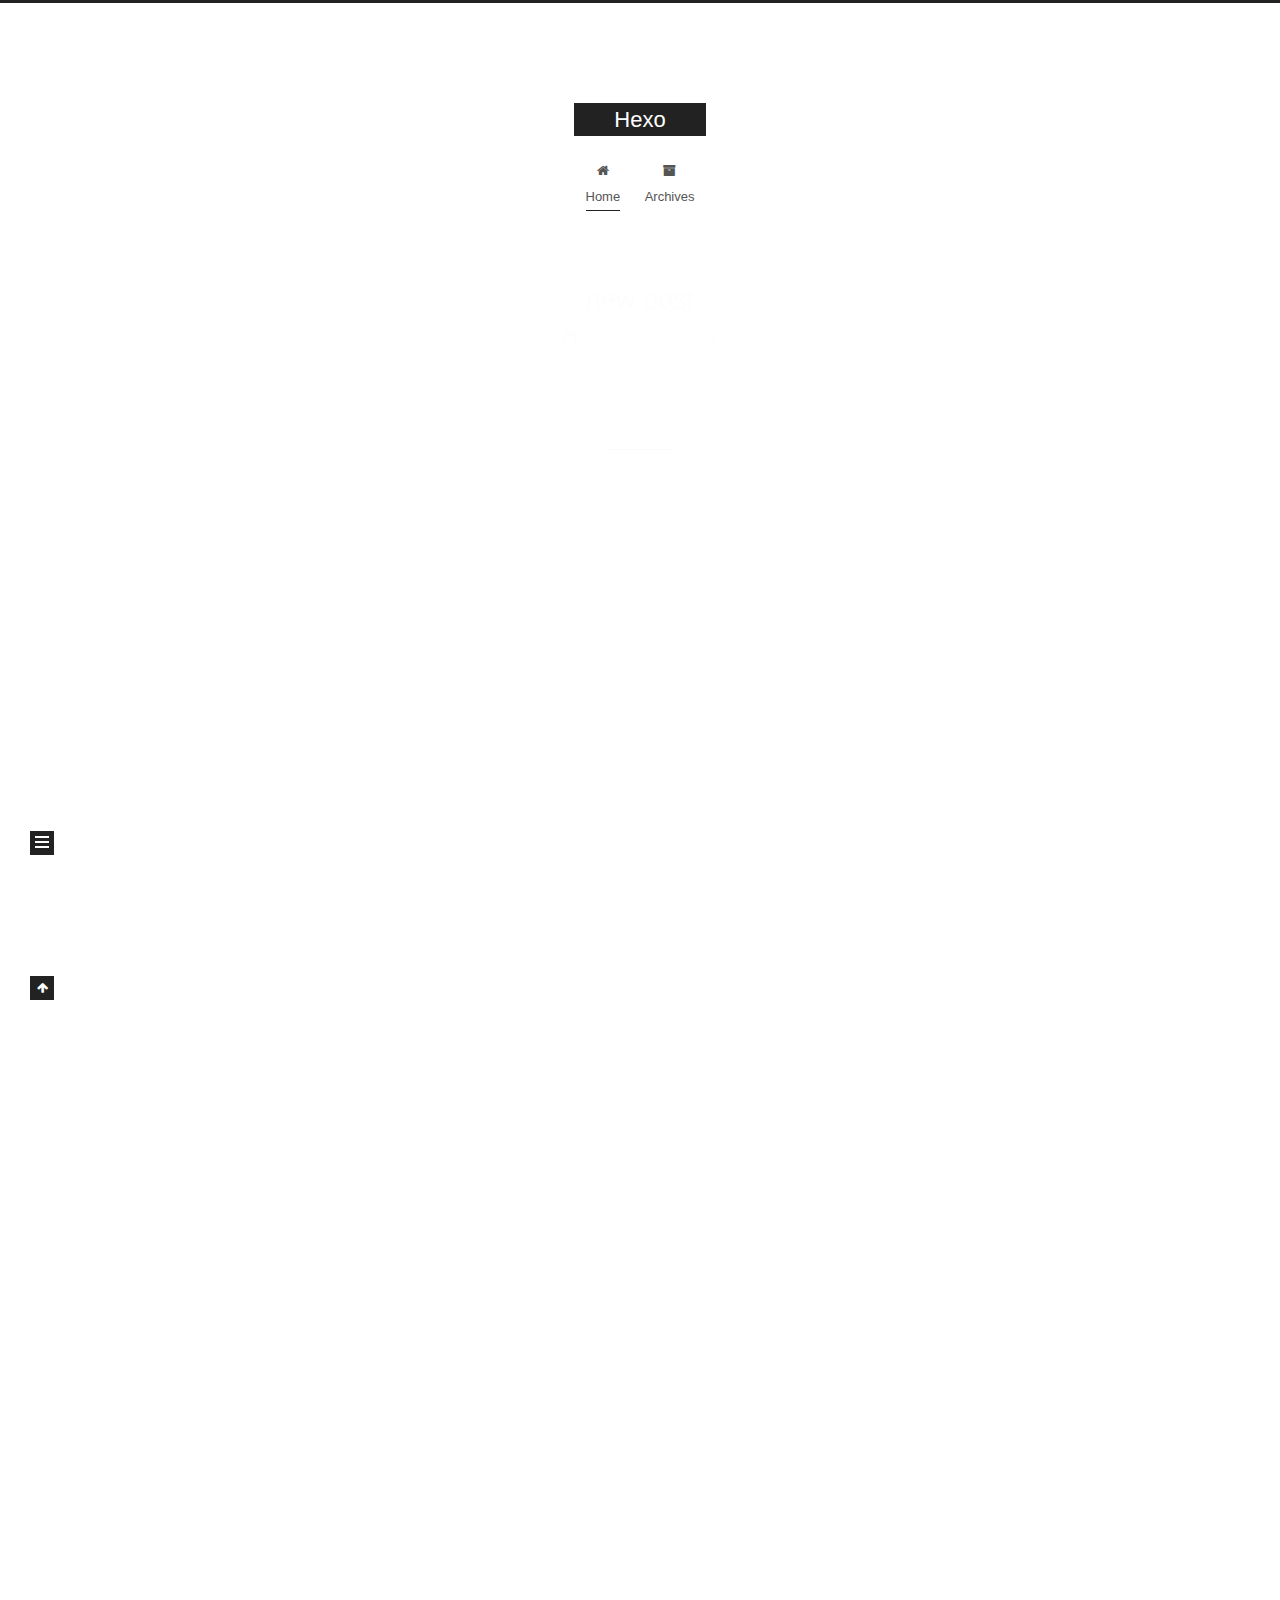
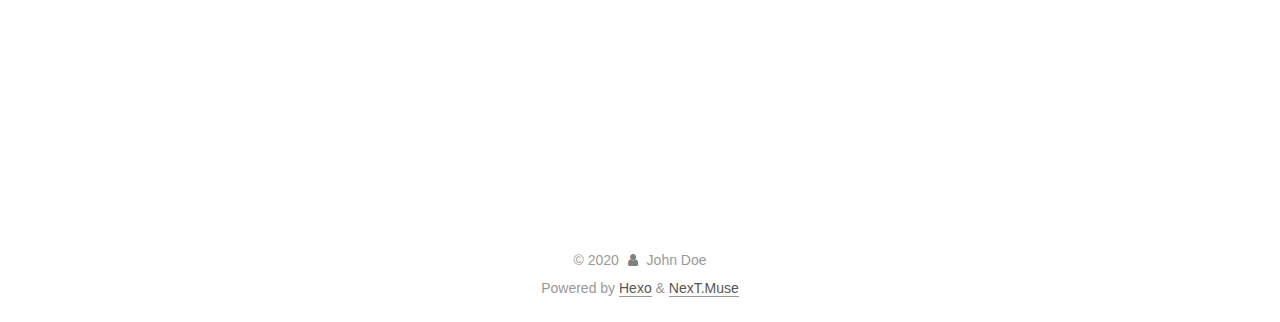
==== commit 70454b17: "Site updated: 2020-07-04 11:46:52" ====
--- a/index.html
+++ b/index.html
@@ -145,7 +145,7 @@
   
   
   <article itemscope itemtype="http://schema.org/Article" class="post-block" lang="en">
-    <link itemprop="mainEntityOfPage" href="http://yoursite.com/2020/04/02/%E6%88%91%E7%9A%84%E7%AC%AC%E4%B8%80%E7%AF%87%E5%8D%9A%E5%AE%A2/">
+    <link itemprop="mainEntityOfPage" href="http://yoursite.com/2020/07/04/new-post/">
 
     <span hidden itemprop="author" itemscope itemtype="http://schema.org/Person">
       <meta itemprop="image" content="/images/avatar.gif">
@@ -159,7 +159,7 @@
       <header class="post-header">
         <h2 class="post-title" itemprop="name headline">
           
-            <a href="/2020/04/02/%E6%88%91%E7%9A%84%E7%AC%AC%E4%B8%80%E7%AF%87%E5%8D%9A%E5%AE%A2/" class="post-title-link" itemprop="url">我的第一篇博客</a>
+            <a href="/2020/07/04/new-post/" class="post-title-link" itemprop="url">new post</a>
         </h2>
 
         <div class="post-meta">
@@ -169,7 +169,7 @@
               </span>
               <span class="post-meta-item-text">Posted on</span>
 
-              <time title="Created: 2020-04-02 17:47:54" itemprop="dateCreated datePublished" datetime="2020-04-02T17:47:54+08:00">2020-04-02</time>
+              <time title="Created: 2020-07-04 11:46:25" itemprop="dateCreated datePublished" datetime="2020-07-04T11:46:25+08:00">2020-07-04</time>
             </span>
 
           
@@ -202,7 +202,7 @@
   
   
   <article itemscope itemtype="http://schema.org/Article" class="post-block" lang="en">
-    <link itemprop="mainEntityOfPage" href="http://yoursite.com/2020/04/02/hello-world/">
+    <link itemprop="mainEntityOfPage" href="http://yoursite.com/2020/04/02/%E6%88%91%E7%9A%84%E7%AC%AC%E4%B8%80%E7%AF%87%E5%8D%9A%E5%AE%A2/">
 
     <span hidden itemprop="author" itemscope itemtype="http://schema.org/Person">
       <meta itemprop="image" content="/images/avatar.gif">
@@ -216,7 +216,7 @@
       <header class="post-header">
         <h2 class="post-title" itemprop="name headline">
           
-            <a href="/2020/04/02/hello-world/" class="post-title-link" itemprop="url">我的第一篇博客</a>
+            <a href="/2020/04/02/%E6%88%91%E7%9A%84%E7%AC%AC%E4%B8%80%E7%AF%87%E5%8D%9A%E5%AE%A2/" class="post-title-link" itemprop="url">我的第一篇博客</a>
         </h2>
 
         <div class="post-meta">
@@ -225,9 +225,8 @@
                 <i class="fa fa-calendar-o"></i>
               </span>
               <span class="post-meta-item-text">Posted on</span>
-              
-
-              <time title="Created: 2020-04-02 17:35:02 / Modified: 18:41:42" itemprop="dateCreated datePublished" datetime="2020-04-02T17:35:02+08:00">2020-04-02</time>
+
+              <time title="Created: 2020-04-02 17:47:54" itemprop="dateCreated datePublished" datetime="2020-04-02T17:47:54+08:00">2020-04-02</time>
             </span>
 
           
@@ -241,11 +240,75 @@
     <div class="post-body" itemprop="articleBody">
 
       
+          
+      
+    </div>
+
+    
+    
+    
+      <footer class="post-footer">
+        <div class="post-eof"></div>
+      </footer>
+  </article>
+  
+  
+  
+
+      
+  
+  
+  <article itemscope itemtype="http://schema.org/Article" class="post-block" lang="en">
+    <link itemprop="mainEntityOfPage" href="http://yoursite.com/2020/04/02/hello-world/">
+
+    <span hidden itemprop="author" itemscope itemtype="http://schema.org/Person">
+      <meta itemprop="image" content="/images/avatar.gif">
+      <meta itemprop="name" content="John Doe">
+      <meta itemprop="description" content="">
+    </span>
+
+    <span hidden itemprop="publisher" itemscope itemtype="http://schema.org/Organization">
+      <meta itemprop="name" content="Hexo">
+    </span>
+      <header class="post-header">
+        <h2 class="post-title" itemprop="name headline">
+          
+            <a href="/2020/04/02/hello-world/" class="post-title-link" itemprop="url">我的第一篇博客</a>
+        </h2>
+
+        <div class="post-meta">
+            <span class="post-meta-item">
+              <span class="post-meta-item-icon">
+                <i class="fa fa-calendar-o"></i>
+              </span>
+              <span class="post-meta-item-text">Posted on</span>
+
+              <time title="Created: 2020-04-02 17:35:02" itemprop="dateCreated datePublished" datetime="2020-04-02T17:35:02+08:00">2020-04-02</time>
+            </span>
+              <span class="post-meta-item">
+                <span class="post-meta-item-icon">
+                  <i class="fa fa-calendar-check-o"></i>
+                </span>
+                <span class="post-meta-item-text">Edited on</span>
+                <time title="Modified: 2020-04-09 20:01:02" itemprop="dateModified" datetime="2020-04-09T20:01:02+08:00">2020-04-09</time>
+              </span>
+
+          
+
+        </div>
+      </header>
+
+    
+    
+    
+    <div class="post-body" itemprop="articleBody">
+
+      
           <p>Welcome to <a href="https://hexo.io/" target="_blank" rel="noopener">Hexo</a>! This is your very first post. Check <a href="https://hexo.io/docs/" target="_blank" rel="noopener">documentation</a> for more info. If you get any problems when using Hexo, you can find the answer in <a href="https://hexo.io/docs/troubleshooting.html" target="_blank" rel="noopener">troubleshooting</a> or you can ask me on <a href="https://github.com/hexojs/hexo/issues" target="_blank" rel="noopener">GitHub</a>.</p>
 <h2 id="Quick-Start"><a href="#Quick-Start" class="headerlink" title="Quick Start"></a>Quick Start</h2><h3 id="Create-a-new-post"><a href="#Create-a-new-post" class="headerlink" title="Create a new post"></a>Create a new post</h3><figure class="highlight bash"><table><tr><td class="gutter"><pre><span class="line">1</span><br></pre></td><td class="code"><pre><span class="line">$ hexo new <span class="string">"My New Post"</span></span><br></pre></td></tr></table></figure>
 
 <p>More info: <a href="https://hexo.io/docs/writing.html" target="_blank" rel="noopener">Writing</a></p>
-<h3 id="Run-server"><a href="#Run-server" class="headerlink" title="Run server"></a>Run server</h3><figure class="highlight bash"><table><tr><td class="gutter"><pre><span class="line">1</span><br></pre></td><td class="code"><pre><span class="line">$ hexo server</span><br></pre></td></tr></table></figure>
+<h3 id="Run-server"><a href="#Run-server" class="headerlink" title="Run server"></a>Run server</h3><figure class="highlight plain"><table><tr><td class="gutter"><pre><span class="line">1</span><br></pre></td><td class="code"><pre><span class="line">$ hexo server</span><br></pre></td></tr></table></figure>
 
 <p>More info: <a href="https://hexo.io/docs/server.html" target="_blank" rel="noopener">Server</a></p>
 <h3 id="Generate-static-files"><a href="#Generate-static-files" class="headerlink" title="Generate static files"></a>Generate static files</h3><figure class="highlight bash"><table><tr><td class="gutter"><pre><span class="line">1</span><br></pre></td><td class="code"><pre><span class="line">$ hexo generate</span><br></pre></td></tr></table></figure>
@@ -335,7 +398,7 @@
       <div class="site-state-item site-state-posts">
           <a href="/archives/">
         
-          <span class="site-state-item-count">2</span>
+          <span class="site-state-item-count">3</span>
           <span class="site-state-item-name">posts</span>
         </a>
       </div>
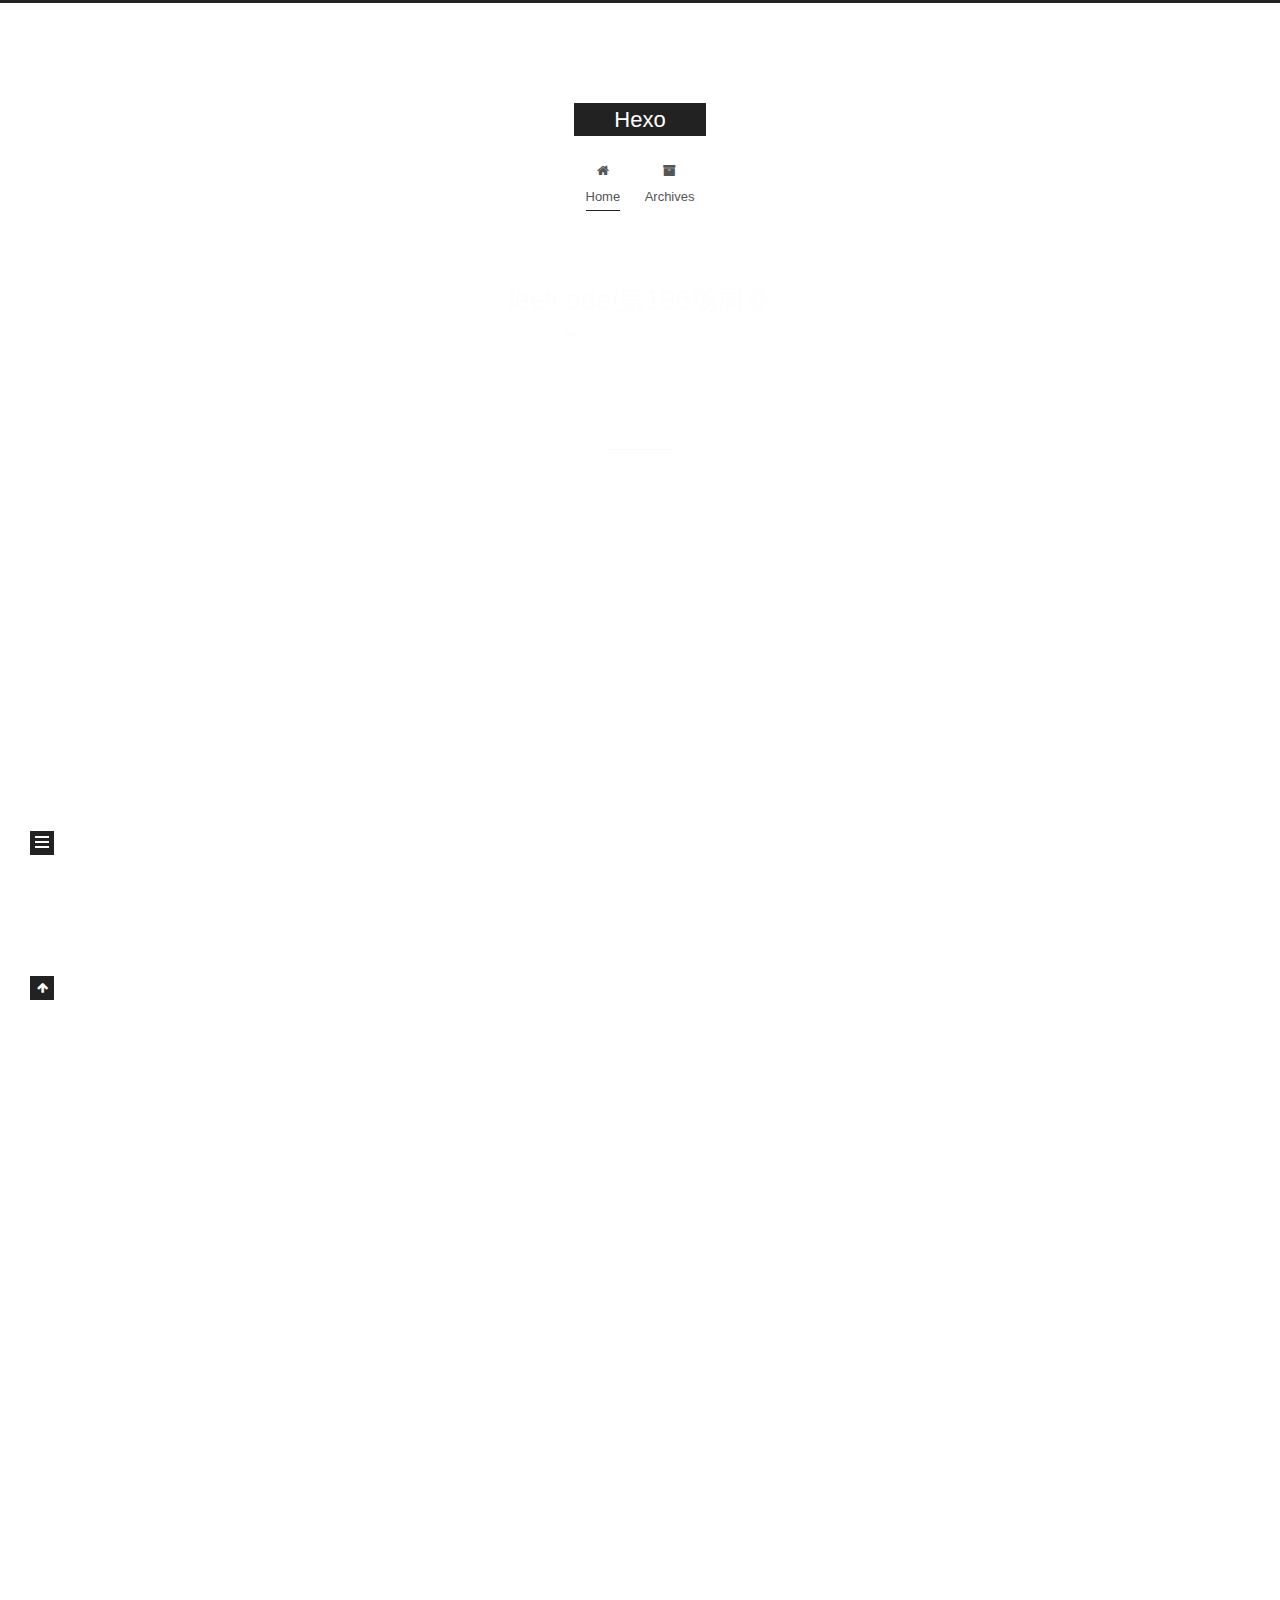
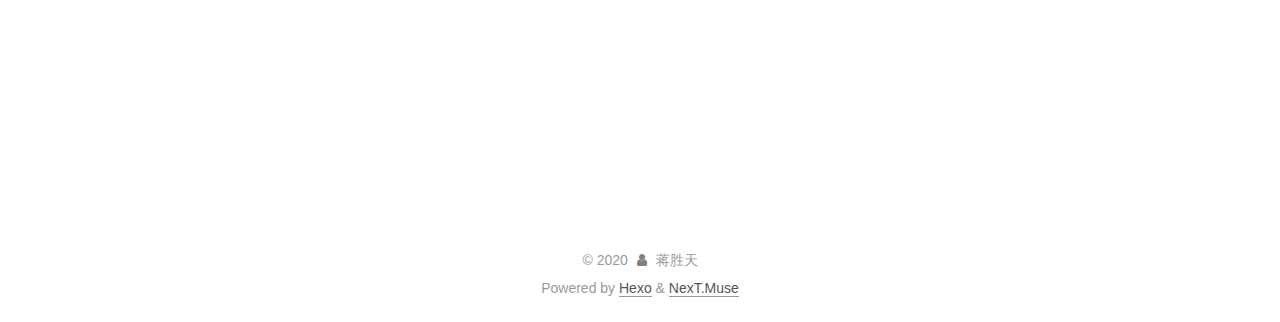
==== commit feb0df7a: "Site updated: 2020-07-08 15:16:20" ====
--- a/index.html
+++ b/index.html
@@ -25,7 +25,7 @@
 <meta property="og:url" content="http://yoursite.com/index.html">
 <meta property="og:site_name" content="Hexo">
 <meta property="og:locale" content="en_US">
-<meta property="article:author" content="John Doe">
+<meta property="article:author" content="蒋胜天">
 <meta name="twitter:card" content="summary">
 
 <link rel="canonical" href="http://yoursite.com/">
@@ -145,11 +145,11 @@
   
   
   <article itemscope itemtype="http://schema.org/Article" class="post-block" lang="en">
-    <link itemprop="mainEntityOfPage" href="http://yoursite.com/2020/07/04/new-post/">
+    <link itemprop="mainEntityOfPage" href="http://yoursite.com/2020/07/08/leetcode/%E7%AC%AC196%E5%9C%BA%E5%91%A8%E8%B5%9B/">
 
     <span hidden itemprop="author" itemscope itemtype="http://schema.org/Person">
       <meta itemprop="image" content="/images/avatar.gif">
-      <meta itemprop="name" content="John Doe">
+      <meta itemprop="name" content="蒋胜天">
       <meta itemprop="description" content="">
     </span>
 
@@ -159,7 +159,7 @@
       <header class="post-header">
         <h2 class="post-title" itemprop="name headline">
           
-            <a href="/2020/07/04/new-post/" class="post-title-link" itemprop="url">new post</a>
+            <a href="/2020/07/08/leetcode/%E7%AC%AC196%E5%9C%BA%E5%91%A8%E8%B5%9B/" class="post-title-link" itemprop="url">leetcode/第196场周赛</a>
         </h2>
 
         <div class="post-meta">
@@ -168,8 +168,9 @@
                 <i class="fa fa-calendar-o"></i>
               </span>
               <span class="post-meta-item-text">Posted on</span>
-
-              <time title="Created: 2020-07-04 11:46:25" itemprop="dateCreated datePublished" datetime="2020-07-04T11:46:25+08:00">2020-07-04</time>
+              
+
+              <time title="Created: 2020-07-08 10:35:47 / Modified: 10:35:54" itemprop="dateCreated datePublished" datetime="2020-07-08T10:35:47+08:00">2020-07-08</time>
             </span>
 
           
@@ -202,11 +203,11 @@
   
   
   <article itemscope itemtype="http://schema.org/Article" class="post-block" lang="en">
-    <link itemprop="mainEntityOfPage" href="http://yoursite.com/2020/04/02/%E6%88%91%E7%9A%84%E7%AC%AC%E4%B8%80%E7%AF%87%E5%8D%9A%E5%AE%A2/">
+    <link itemprop="mainEntityOfPage" href="http://yoursite.com/2020/07/04/new-post/">
 
     <span hidden itemprop="author" itemscope itemtype="http://schema.org/Person">
       <meta itemprop="image" content="/images/avatar.gif">
-      <meta itemprop="name" content="John Doe">
+      <meta itemprop="name" content="蒋胜天">
       <meta itemprop="description" content="">
     </span>
 
@@ -216,7 +217,7 @@
       <header class="post-header">
         <h2 class="post-title" itemprop="name headline">
           
-            <a href="/2020/04/02/%E6%88%91%E7%9A%84%E7%AC%AC%E4%B8%80%E7%AF%87%E5%8D%9A%E5%AE%A2/" class="post-title-link" itemprop="url">我的第一篇博客</a>
+            <a href="/2020/07/04/new-post/" class="post-title-link" itemprop="url">new post</a>
         </h2>
 
         <div class="post-meta">
@@ -226,7 +227,7 @@
               </span>
               <span class="post-meta-item-text">Posted on</span>
 
-              <time title="Created: 2020-04-02 17:47:54" itemprop="dateCreated datePublished" datetime="2020-04-02T17:47:54+08:00">2020-04-02</time>
+              <time title="Created: 2020-07-04 11:46:25" itemprop="dateCreated datePublished" datetime="2020-07-04T11:46:25+08:00">2020-07-04</time>
             </span>
 
           
@@ -263,7 +264,7 @@
 
     <span hidden itemprop="author" itemscope itemtype="http://schema.org/Person">
       <meta itemprop="image" content="/images/avatar.gif">
-      <meta itemprop="name" content="John Doe">
+      <meta itemprop="name" content="蒋胜天">
       <meta itemprop="description" content="">
     </span>
 
@@ -390,7 +391,7 @@
 
       <div class="site-overview-wrap sidebar-panel">
         <div class="site-author motion-element" itemprop="author" itemscope itemtype="http://schema.org/Person">
-  <p class="site-author-name" itemprop="name">John Doe</p>
+  <p class="site-author-name" itemprop="name">蒋胜天</p>
   <div class="site-description" itemprop="description"></div>
 </div>
 <div class="site-state-wrap motion-element">
@@ -430,7 +431,7 @@
   <span class="with-love">
     <i class="fa fa-user"></i>
   </span>
-  <span class="author" itemprop="copyrightHolder">John Doe</span>
+  <span class="author" itemprop="copyrightHolder">蒋胜天</span>
 </div>
   <div class="powered-by">Powered by <a href="https://hexo.io/" class="theme-link" rel="noopener" target="_blank">Hexo</a> & <a href="https://muse.theme-next.org/" class="theme-link" rel="noopener" target="_blank">NexT.Muse</a>
   </div>
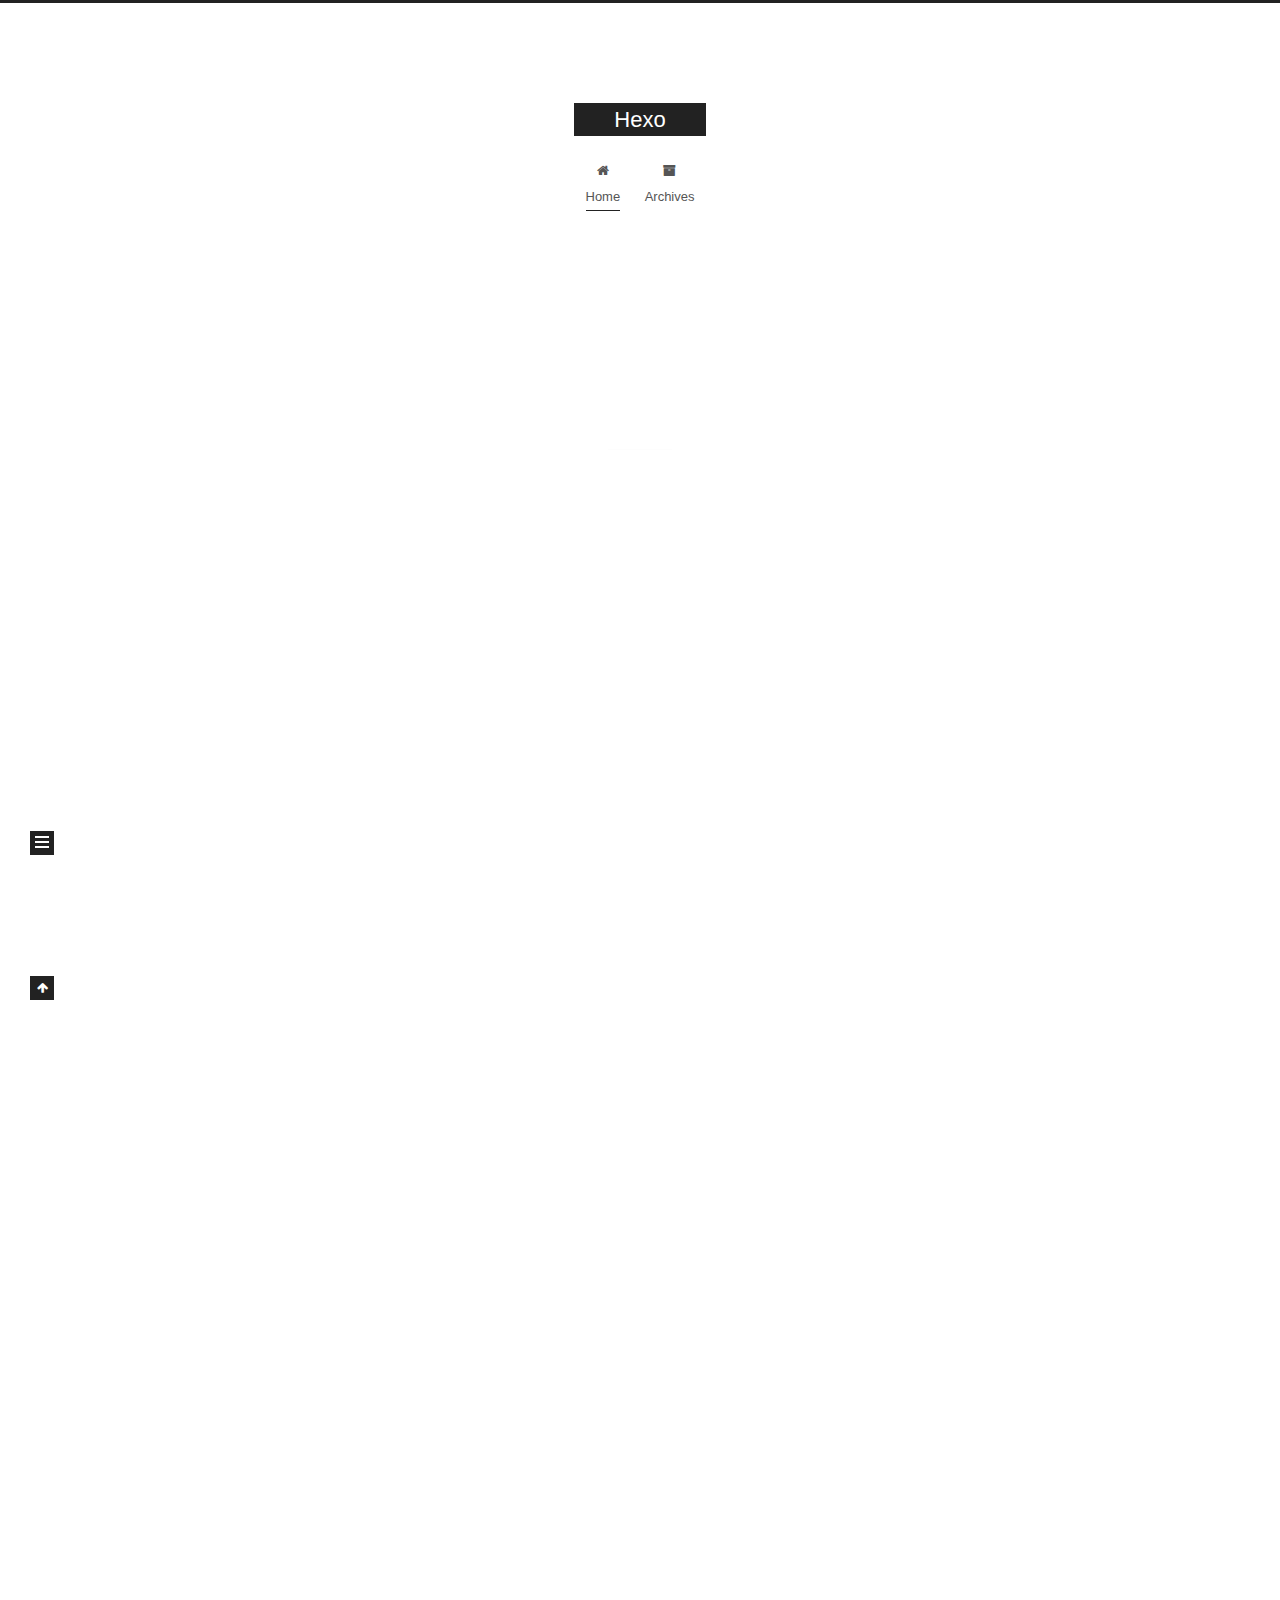
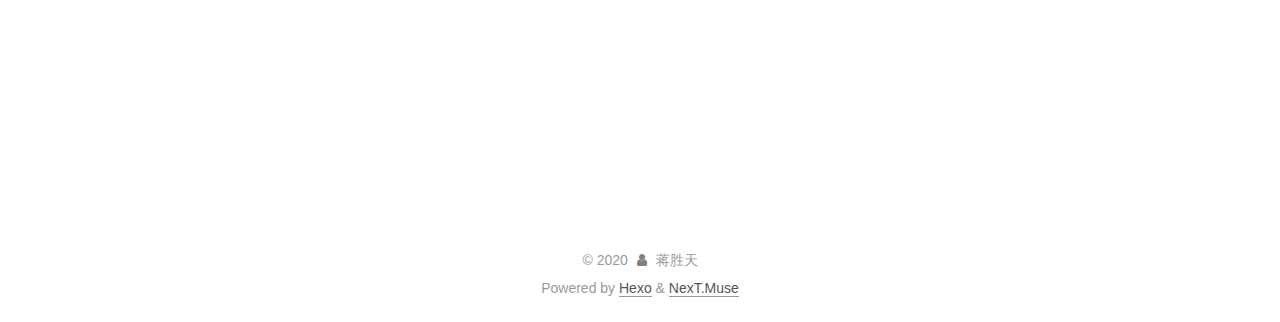
==== commit d38c97a8: "Site updated: 2020-07-08 16:13:09" ====
--- a/index.html
+++ b/index.html
@@ -145,7 +145,7 @@
   
   
   <article itemscope itemtype="http://schema.org/Article" class="post-block" lang="en">
-    <link itemprop="mainEntityOfPage" href="http://yoursite.com/2020/07/08/leetcode/%E7%AC%AC196%E5%9C%BA%E5%91%A8%E8%B5%9B/">
+    <link itemprop="mainEntityOfPage" href="http://yoursite.com/2020/07/08/post/">
 
     <span hidden itemprop="author" itemscope itemtype="http://schema.org/Person">
       <meta itemprop="image" content="/images/avatar.gif">
@@ -159,7 +159,7 @@
       <header class="post-header">
         <h2 class="post-title" itemprop="name headline">
           
-            <a href="/2020/07/08/leetcode/%E7%AC%AC196%E5%9C%BA%E5%91%A8%E8%B5%9B/" class="post-title-link" itemprop="url">leetcode/第196场周赛</a>
+            <a href="/2020/07/08/post/" class="post-title-link" itemprop="url">post</a>
         </h2>
 
         <div class="post-meta">
@@ -168,9 +168,8 @@
                 <i class="fa fa-calendar-o"></i>
               </span>
               <span class="post-meta-item-text">Posted on</span>
-              
-
-              <time title="Created: 2020-07-08 10:35:47 / Modified: 10:35:54" itemprop="dateCreated datePublished" datetime="2020-07-08T10:35:47+08:00">2020-07-08</time>
+
+              <time title="Created: 2020-07-08 16:05:50" itemprop="dateCreated datePublished" datetime="2020-07-08T16:05:50+08:00">2020-07-08</time>
             </span>
 
           
